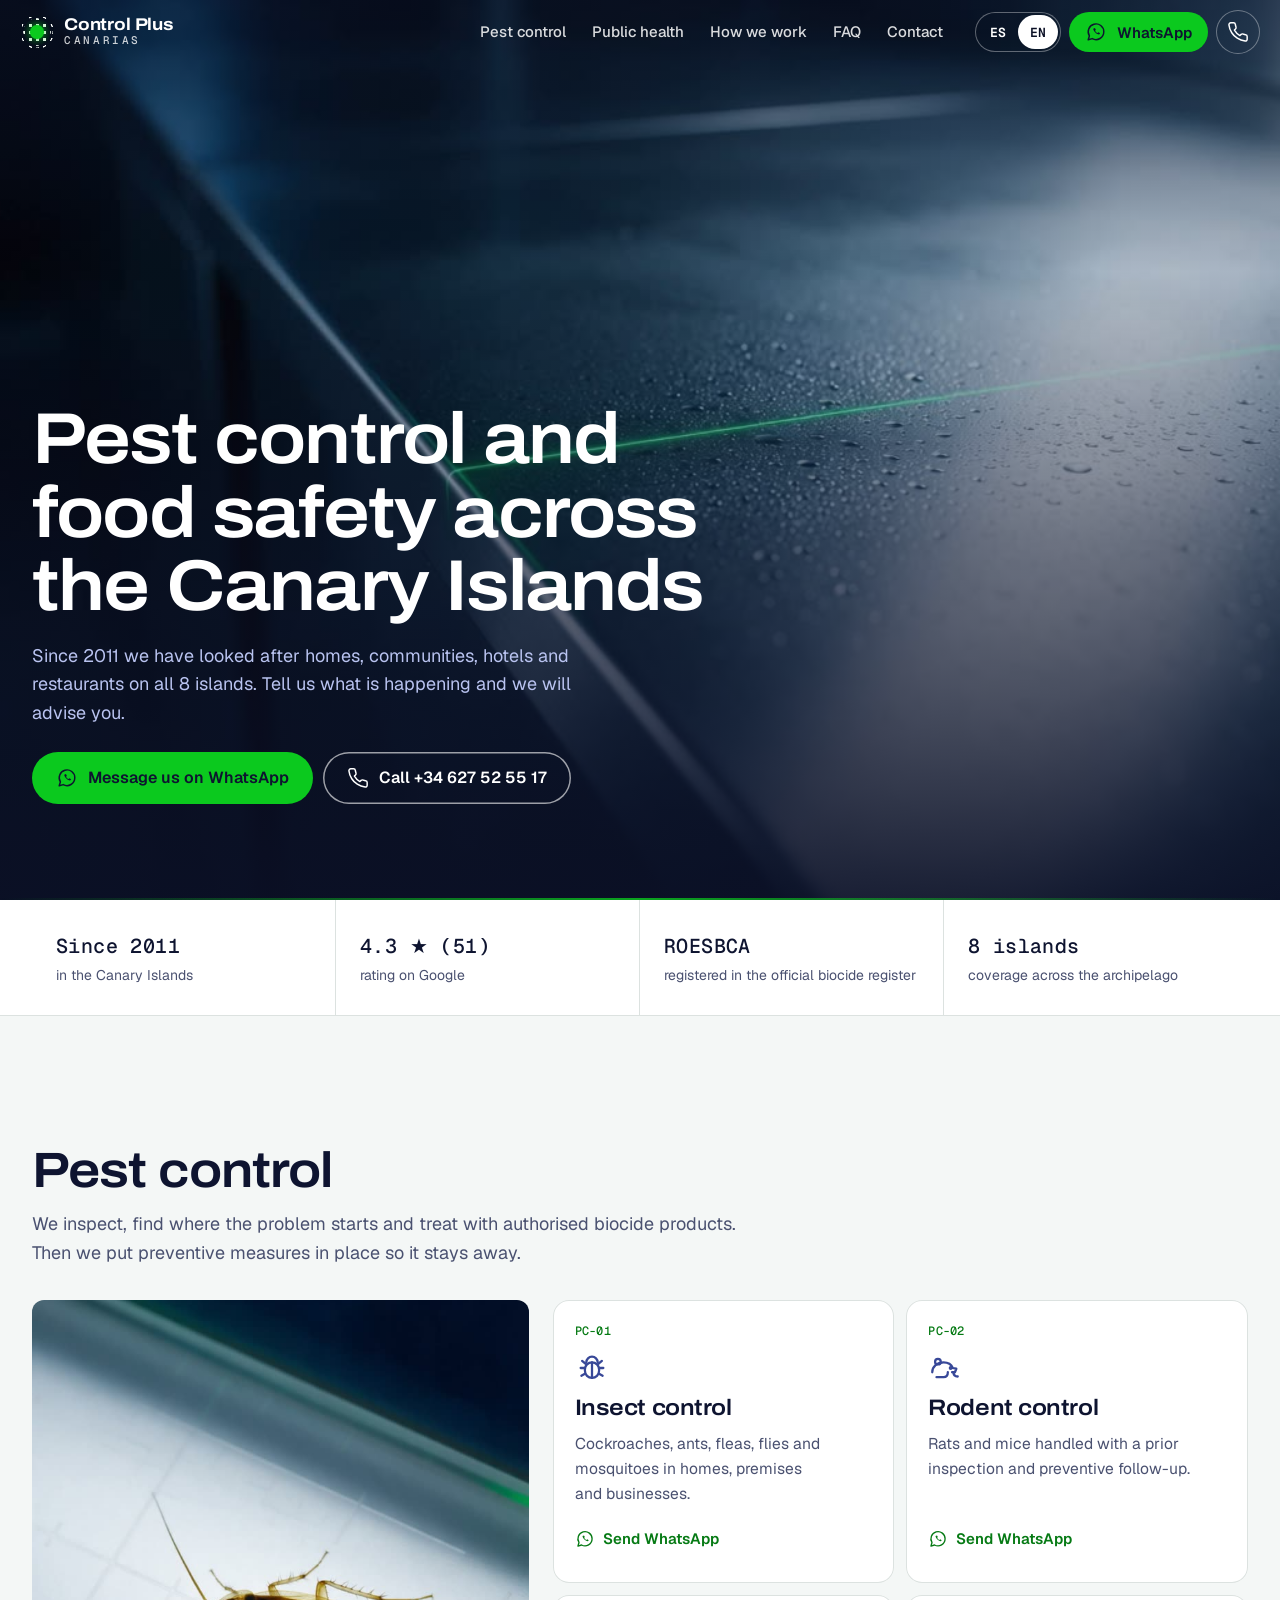
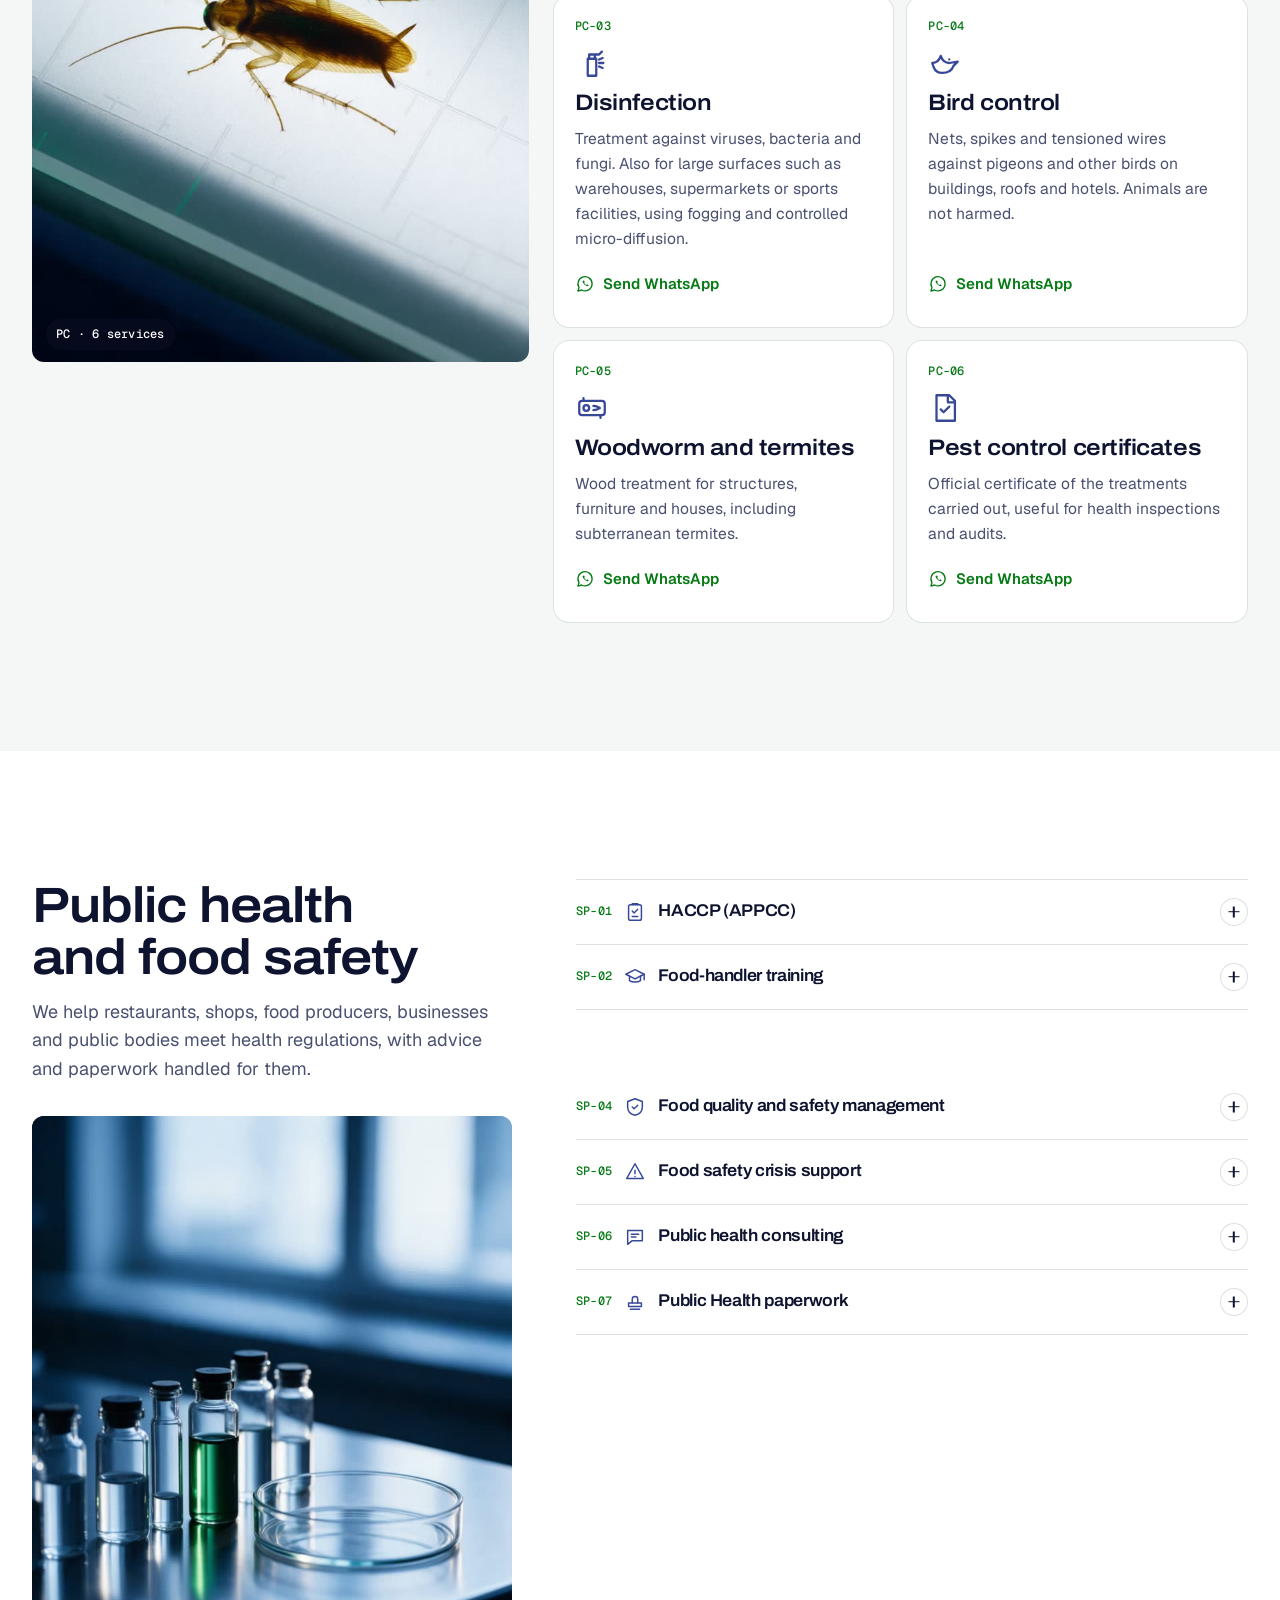
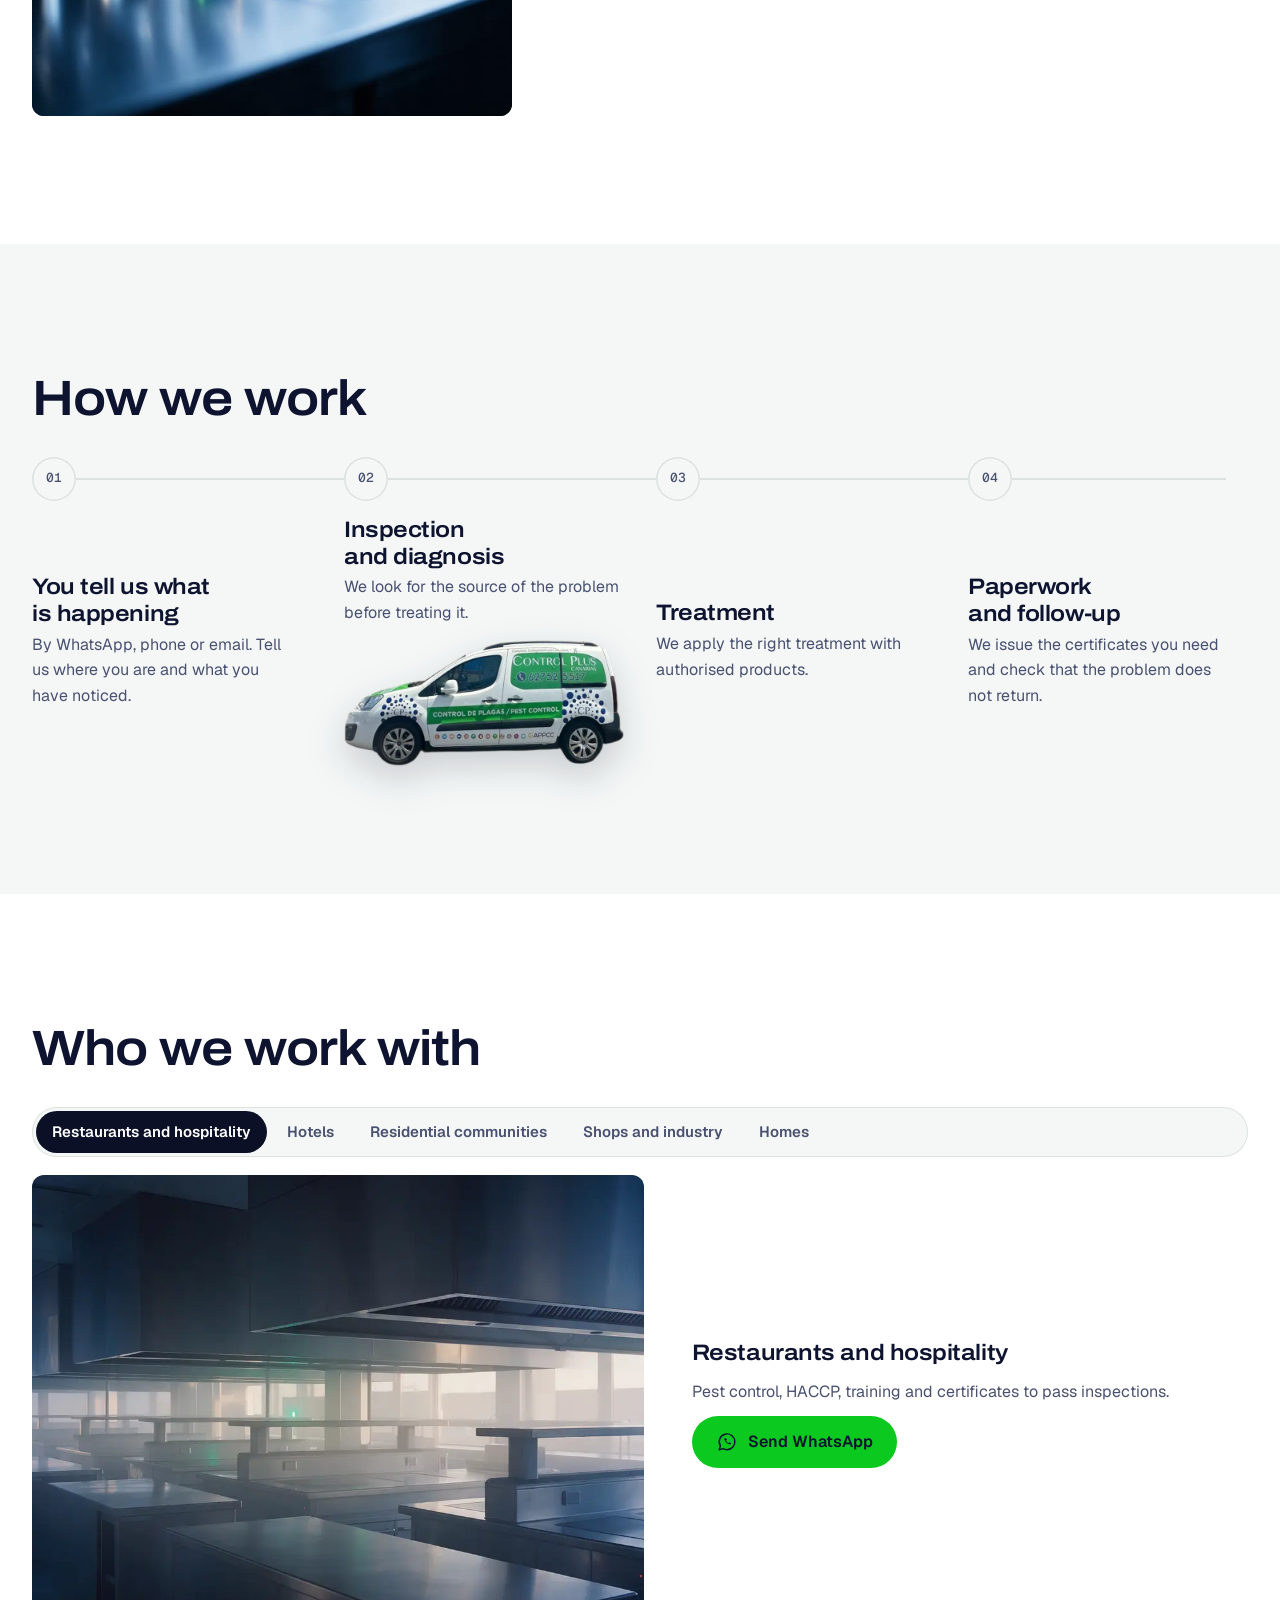
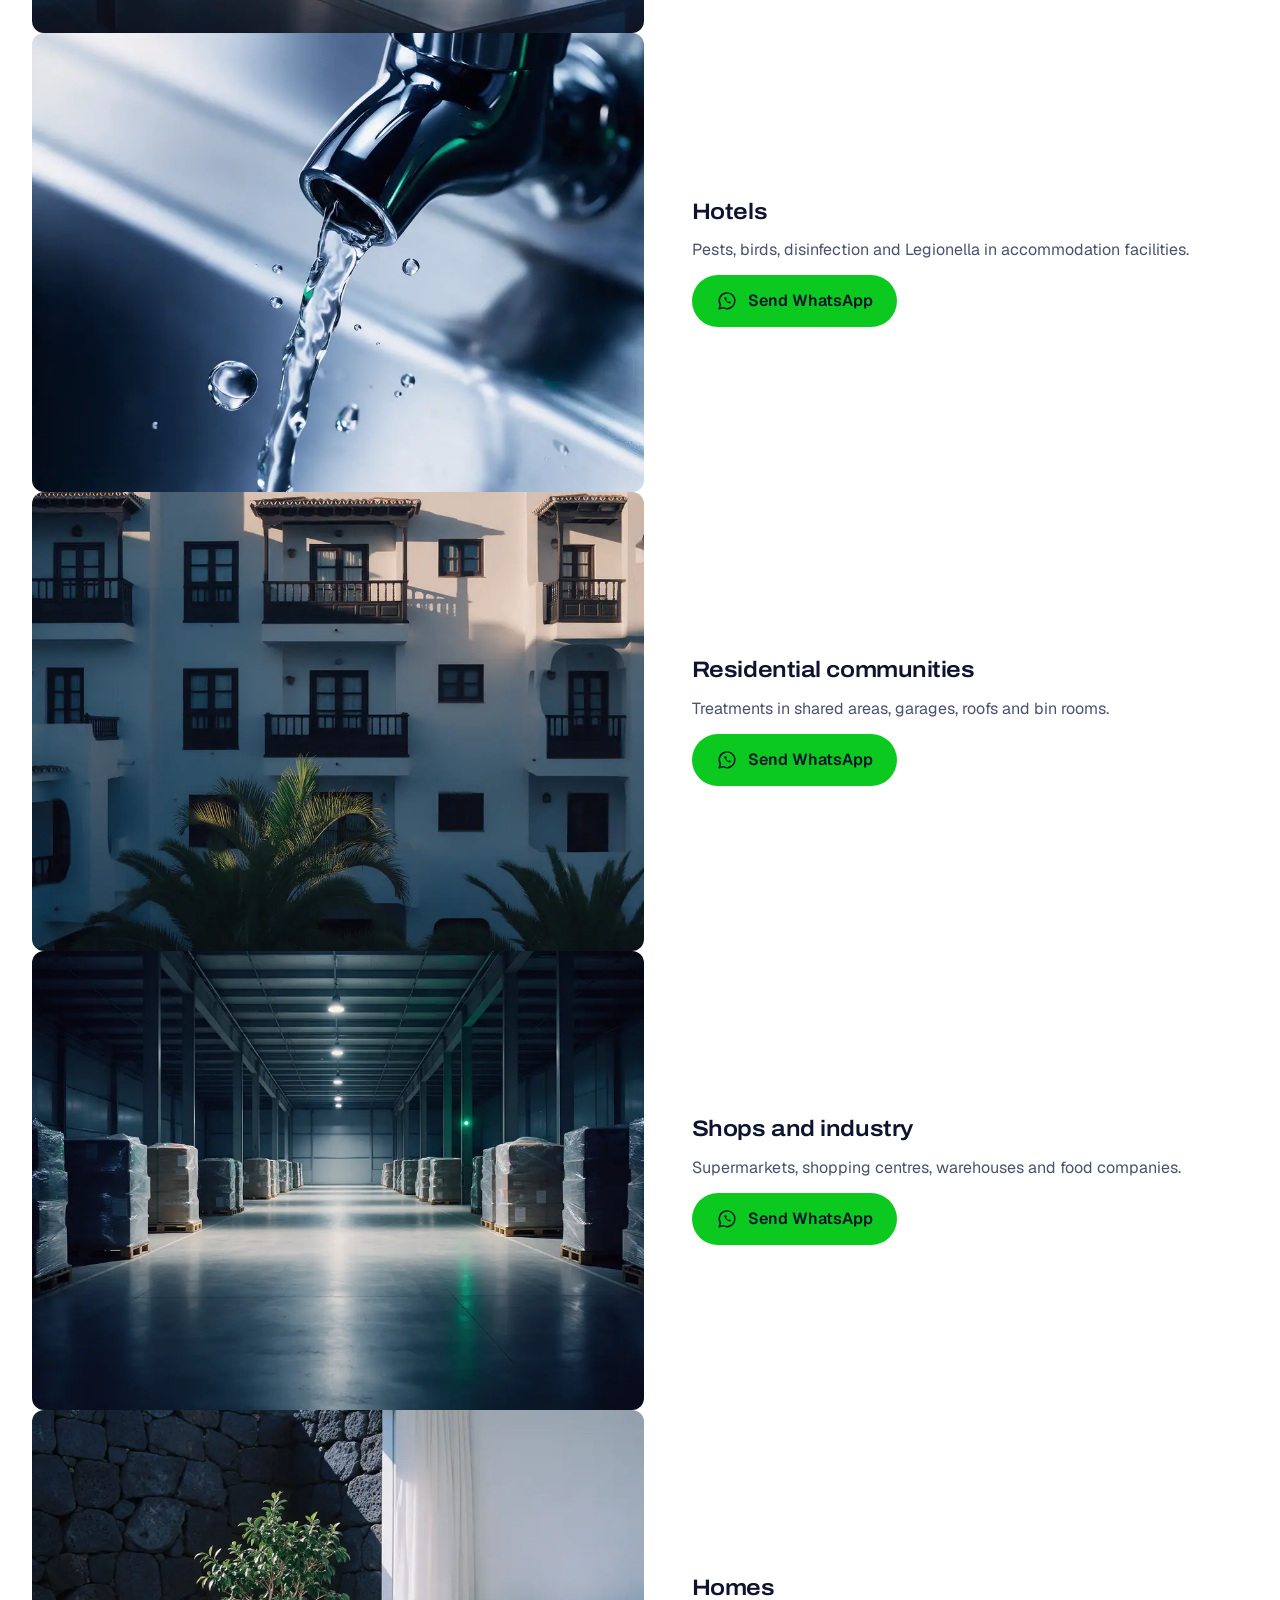
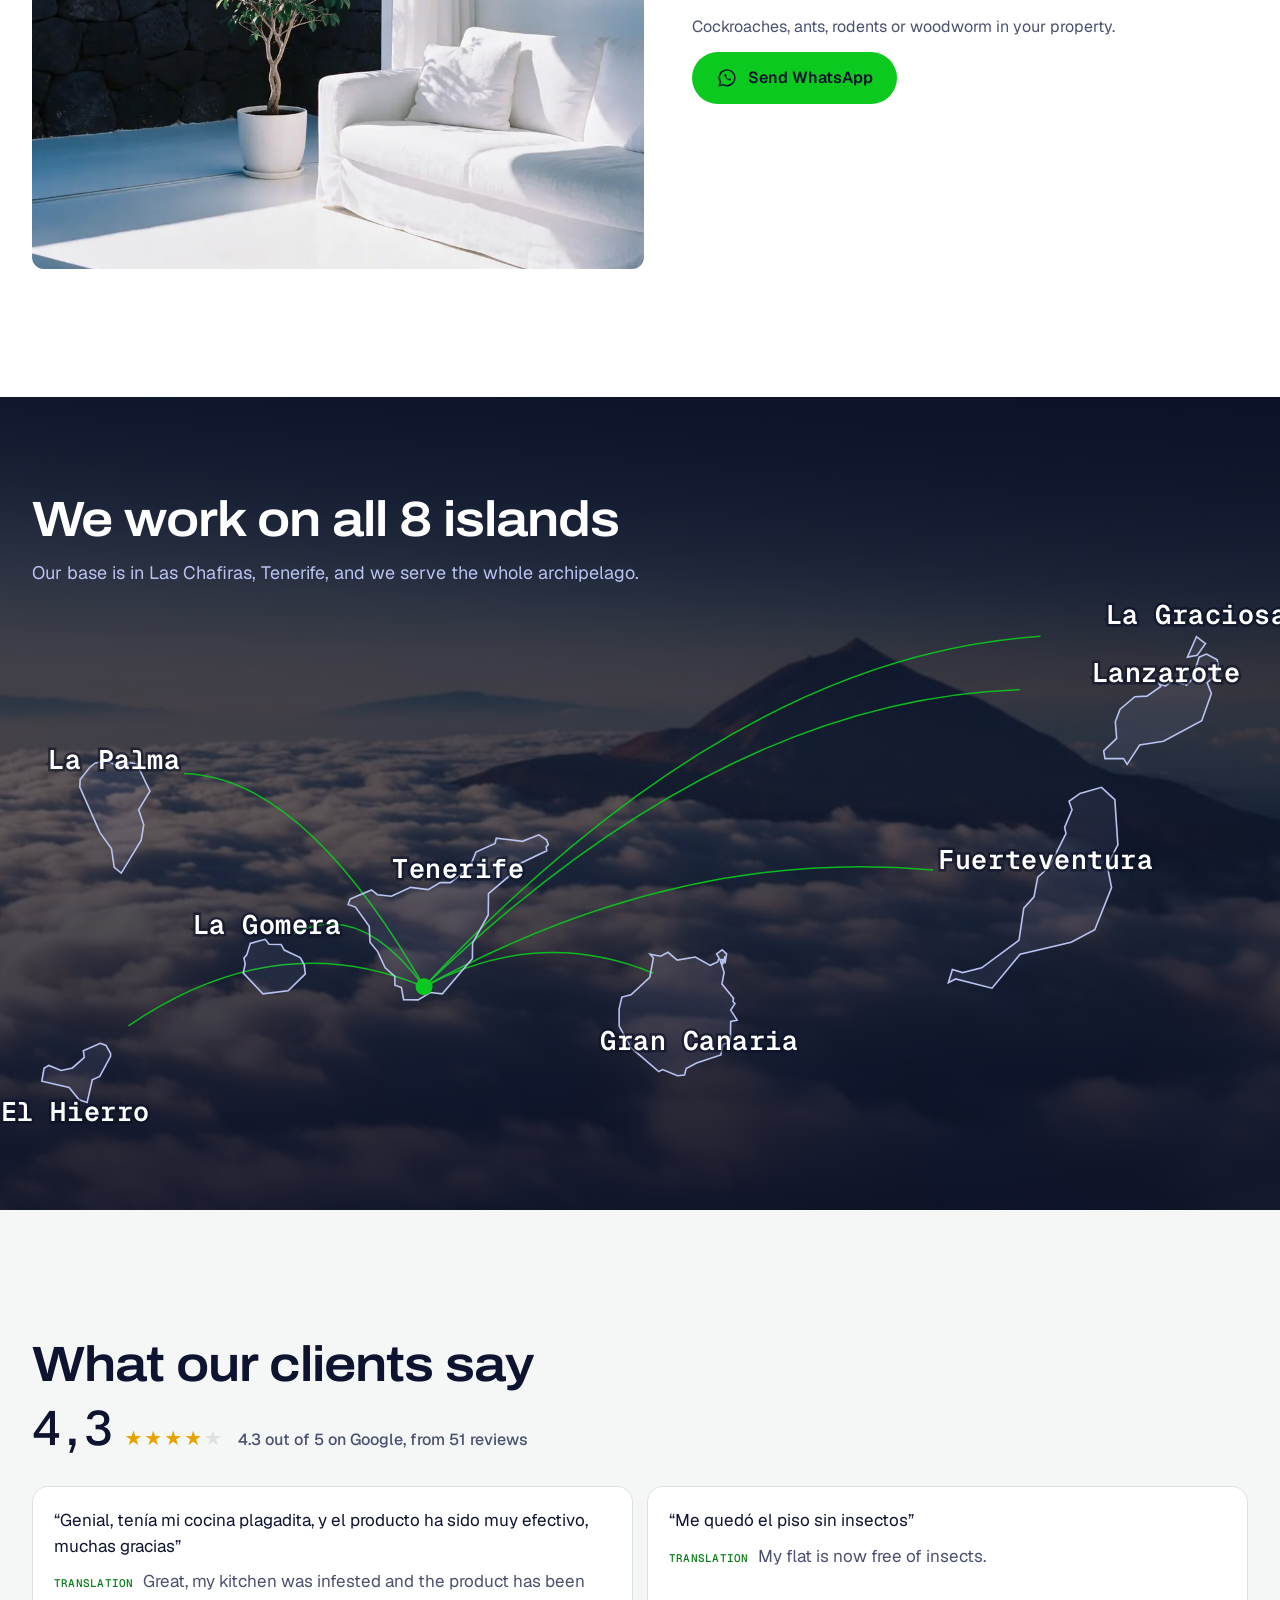
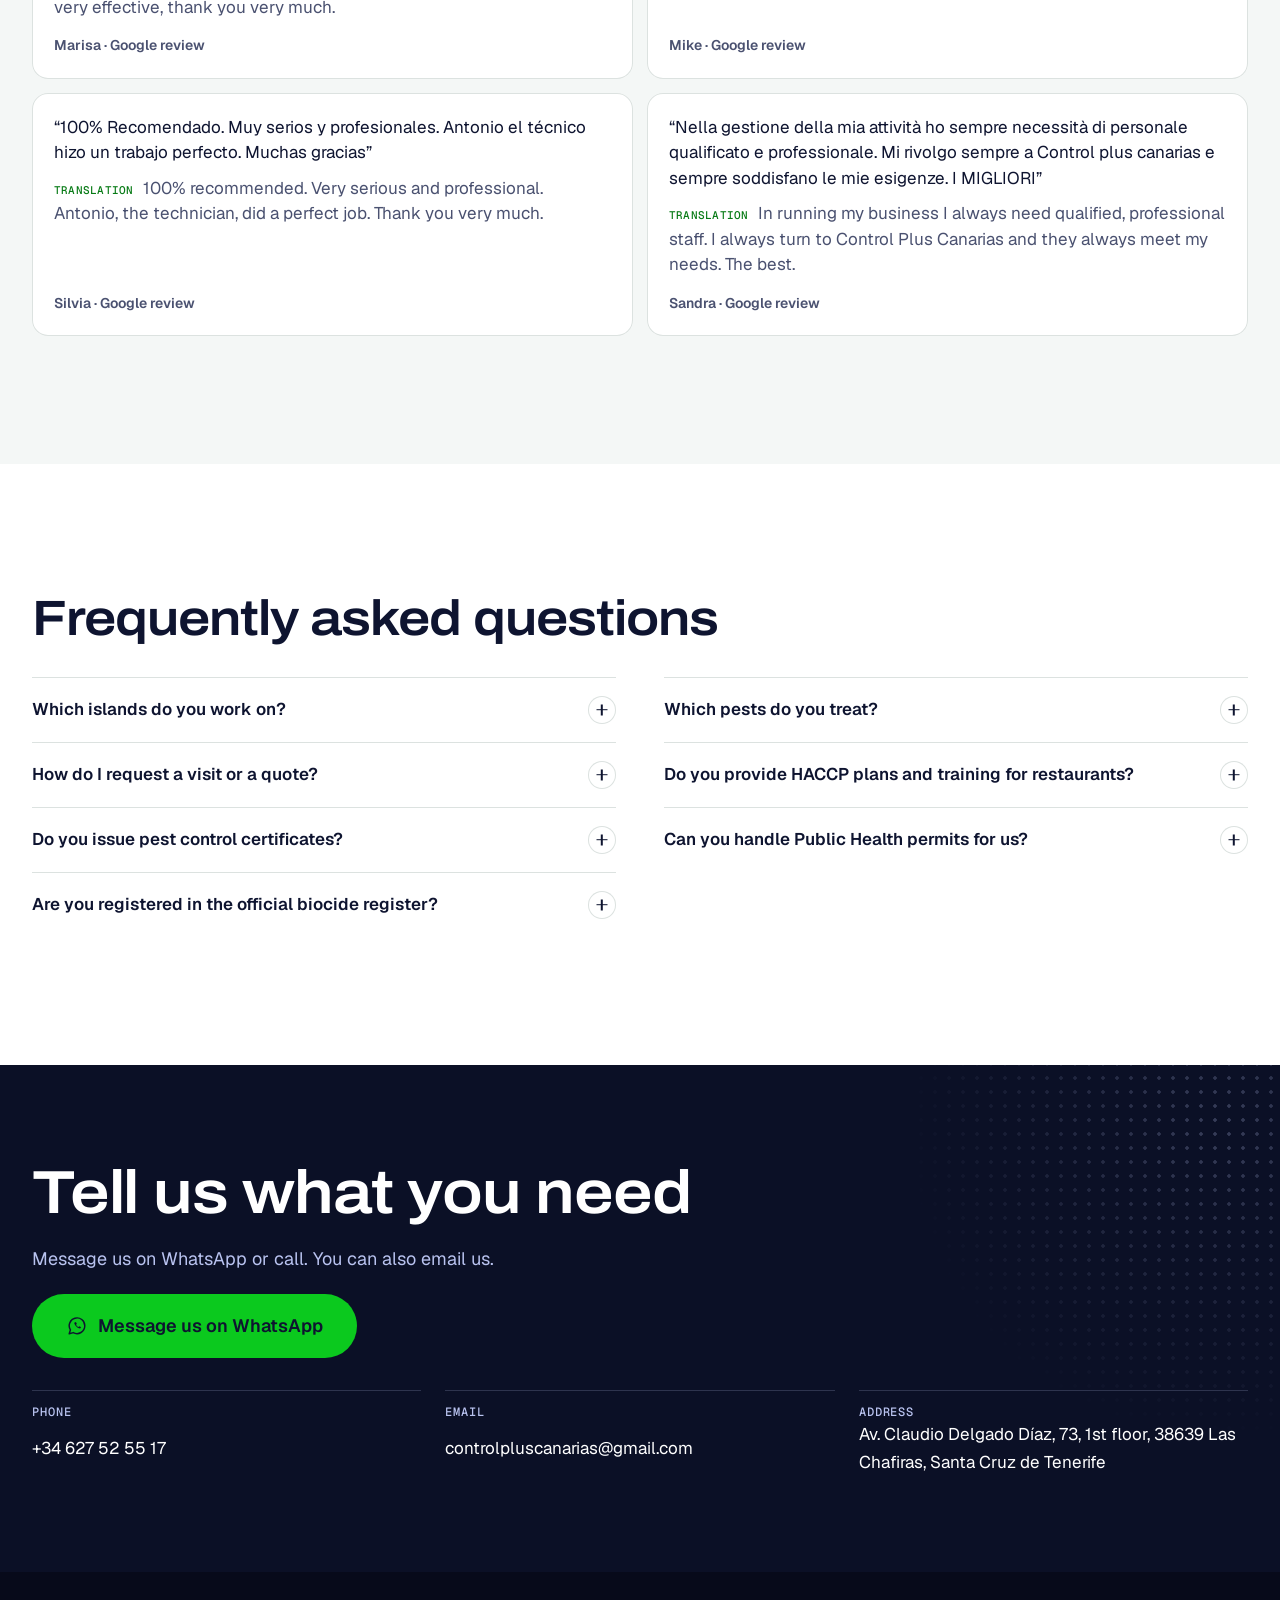
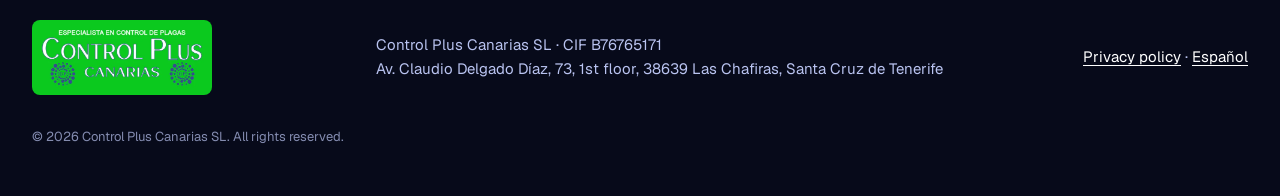
==== en/index.html @ d0cb1d45 "Control Plus Canarias: Señal Verde redesign (ES/EN) One-page site + privacy, generated from content/" ====
<!doctype html>
<html lang="en">
<head>
<meta charset="utf-8">
<meta name="viewport" content="width=device-width, initial-scale=1, viewport-fit=cover">
<title>Pest control and food safety in the Canary Islands | Control Plus Canarias</title>
<meta name="description" content="Pest control, HACCP, food-handler training and Legionella treatment across all 8 islands. Since 2011. Request a visit on WhatsApp or call +34 627 52 55 17.">
<link rel="canonical" href="https://controlplus.comebientf.com/en/">
<link rel="alternate" hreflang="es" href="https://controlplus.comebientf.com/"><link rel="alternate" hreflang="en" href="https://controlplus.comebientf.com/en/"><link rel="alternate" hreflang="x-default" href="https://controlplus.comebientf.com/">
<meta name="theme-color" content="#0B1026">
<meta property="og:type" content="website"><meta property="og:title" content="Pest control and food safety in the Canary Islands | Control Plus Canarias"><meta property="og:description" content="Pest control, HACCP, food-handler training and Legionella treatment across all 8 islands. Since 2011. Request a visit on WhatsApp or call +34 627 52 55 17."><meta property="og:image" content="https://controlplus.comebientf.com/img/hero-desk-1600.webp"><meta property="og:locale" content="en_GB">
<link rel="icon" href="/img/emblem.png" type="image/png"><link rel="apple-touch-icon" href="/img/emblem.png">
<link rel="preload" href="/fonts/archivo.woff2" as="font" type="font/woff2" crossorigin>
<link rel="preload" href="/fonts/geist.woff2" as="font" type="font/woff2" crossorigin>
<link rel="preload" as="image" href="/video/hero-mob.jpg" media="(max-aspect-ratio: 1/1)" fetchpriority="high">
<link rel="preload" as="image" href="/video/hero-desk.jpg" media="(min-aspect-ratio: 1/1)" fetchpriority="high">
<link rel="stylesheet" href="/assets/site.css?v=1">
<script>document.documentElement.classList.add("js")</script>
<script type="application/ld+json">[{"@context":"https://schema.org","@type":"LocalBusiness","@id":"https://controlplus.comebientf.com/#business","name":"Control Plus Canarias","legalName":"Control Plus Canarias SL","url":"https://controlplus.comebientf.com/en/","telephone":"+34627525517","email":"controlpluscanarias@gmail.com","foundingDate":"2011","image":"https://controlplus.comebientf.com/img/hero-desk-1600.webp","address":{"@type":"PostalAddress","streetAddress":"Av. Claudio Delgado Díaz, 73, 1.ª planta","postalCode":"38639","addressLocality":"Las Chafiras, San Miguel de Abona","addressRegion":"Santa Cruz de Tenerife","addressCountry":"ES"},"areaServed":["Tenerife","La Palma","La Gomera","El Hierro","Gran Canaria","Fuerteventura","Lanzarote","La Graciosa"],"aggregateRating":{"@type":"AggregateRating","ratingValue":"4.3","reviewCount":"51","bestRating":"5"}},{"@context":"https://schema.org","@type":"FAQPage","mainEntity":[{"@type":"Question","name":"Which islands do you work on?","acceptedAnswer":{"@type":"Answer","text":"All 8 Canary Islands. Our base is in Las Chafiras, Tenerife."}},{"@type":"Question","name":"How do I request a visit or a quote?","acceptedAnswer":{"@type":"Answer","text":"Message us on WhatsApp or call +34 627 52 55 17. You can also email controlpluscanarias@gmail.com."}},{"@type":"Question","name":"Do you issue pest control certificates?","acceptedAnswer":{"@type":"Answer","text":"Yes. We issue official certificates for the treatments we carry out. Food, hospitality, retail and industrial businesses subject to health inspection usually need them."}},{"@type":"Question","name":"Are you registered in the official biocide register?","acceptedAnswer":{"@type":"Answer","text":"Yes. Control Plus Canarias is registered in the Registro Oficial de Establecimientos y Servicios Biocidas de Canarias (ROESBCA)."}},{"@type":"Question","name":"Which pests do you treat?","acceptedAnswer":{"@type":"Answer","text":"Rats, mice, cockroaches, ants, fleas, flies and mosquitoes. Also pigeons and other birds, and woodworm and termites in wood."}},{"@type":"Question","name":"Do you provide HACCP plans and training for restaurants?","acceptedAnswer":{"@type":"Answer","text":"Yes. We write tailored HACCP plans and run food-handler training for hospitality, shops and food industry."}},{"@type":"Question","name":"Can you handle Public Health permits for us?","acceptedAnswer":{"@type":"Answer","text":"Yes. We manage registrations, health authorisations and prior notifications with the Dirección General de Salud Pública."}}]}]</script>
</head>
<body>
<a class="skip" href="#main">Skip to content</a>
<header class="hdr" id="hdr">
  <div class="hdr__in">
    <a class="brand" href="/en/" aria-label="Control Plus Canarias"><span class="emblem" aria-hidden="true"></span><span class="brand__name">Control Plus<small>Canarias</small></span></a>
    <nav class="hdr__nav" aria-label="Main"><a href="#plagas">Pest control</a><a href="#salud">Public health</a><a href="#proceso">How we work</a><a href="#faq">FAQ</a><a href="#contacto">Contact</a></nav>
    <div class="hdr__act">
      <div class="lang" role="group" aria-label="Language"><a href="/"  hreflang="es" lang="es">ES</a><a href="/en/" aria-current="true" hreflang="en" lang="en">EN</a></div>
      <a class="btn btn--wa btn--sm hide-m" href="https://wa.me/34627525517?text=Hello%2C%20I%20am%20writing%20from%20your%20website.%20I%20would%20like%20information%20about%3A%20Control%20Plus%20Canarias" target="_blank" rel="noopener"><svg class="ic" viewBox="0 0 24 24" aria-hidden="true"><path d="M20.5 11.8a8.5 8.5 0 0 1-12.6 7.4L3.5 20.5l1.3-4.3a8.5 8.5 0 1 1 15.7-4.4z"/><path d="M9 8.5c.2 2.6 3.2 5.8 6.4 6.3l1.1-1.4-1.9-1-.9.8c-1-.4-2.2-1.6-2.7-2.7l.8-.9-1-1.9z" fill="currentColor" stroke="none"/></svg><span>WhatsApp</span></a>
      <a class="iconbtn" href="tel:+34627525517" aria-label="Call +34 627 52 55 17"><svg class="ic" viewBox="0 0 24 24" aria-hidden="true"><path d="M22 16.9v3a2 2 0 0 1-2.2 2 19.8 19.8 0 0 1-8.6-3.1 19.5 19.5 0 0 1-6-6A19.8 19.8 0 0 1 2.1 4.2 2 2 0 0 1 4.1 2h3a2 2 0 0 1 2 1.7c.1 1 .4 1.9.7 2.8a2 2 0 0 1-.5 2.1L8.1 9.9a16 16 0 0 0 6 6l1.3-1.3a2 2 0 0 1 2.1-.4c.9.3 1.8.6 2.8.7a2 2 0 0 1 1.7 2z"/></svg></a>
    </div>
  </div>
</header>

<main id="main">
<section class="hero" id="top" aria-labelledby="h1">
  <div class="hero__media">
    <picture><source media="(max-aspect-ratio: 1/1)" srcset="/video/hero-mob.jpg"><img class="hero__poster" src="/video/hero-desk.jpg" alt="" fetchpriority="high"></picture>
    <video class="hero__video" muted playsinline loop preload="none" data-src-m="/video/hero-mob.mp4" data-src-d="/video/hero-desk.mp4" aria-hidden="true"></video>
  </div>
  <i class="scan" aria-hidden="true"></i>
  <div class="wrap hero__body">
    <h1 id="h1" class="hero__title">Pest control and food safety across the Canary Islands</h1>
    <p class="hero__sub">Since 2011 we have looked after homes, communities, hotels and restaurants on all 8 islands. Tell us what is happening and we will advise you.</p>
    <div class="hero__ctas" id="heroCtas">
      <a class="btn btn--wa" href="https://wa.me/34627525517?text=Hello%2C%20I%20am%20writing%20from%20your%20website.%20I%20would%20like%20information%20about%3A%20Control%20Plus%20Canarias" target="_blank" rel="noopener"><svg class="ic" viewBox="0 0 24 24" aria-hidden="true"><path d="M20.5 11.8a8.5 8.5 0 0 1-12.6 7.4L3.5 20.5l1.3-4.3a8.5 8.5 0 1 1 15.7-4.4z"/><path d="M9 8.5c.2 2.6 3.2 5.8 6.4 6.3l1.1-1.4-1.9-1-.9.8c-1-.4-2.2-1.6-2.7-2.7l.8-.9-1-1.9z" fill="currentColor" stroke="none"/></svg><span>Message us on WhatsApp</span></a>
      <a class="btn btn--ghost" href="tel:+34627525517"><svg class="ic" viewBox="0 0 24 24" aria-hidden="true"><path d="M22 16.9v3a2 2 0 0 1-2.2 2 19.8 19.8 0 0 1-8.6-3.1 19.5 19.5 0 0 1-6-6A19.8 19.8 0 0 1 2.1 4.2 2 2 0 0 1 4.1 2h3a2 2 0 0 1 2 1.7c.1 1 .4 1.9.7 2.8a2 2 0 0 1-.5 2.1L8.1 9.9a16 16 0 0 0 6 6l1.3-1.3a2 2 0 0 1 2.1-.4c.9.3 1.8.6 2.8.7a2 2 0 0 1 1.7 2z"/></svg><span>Call +34 627 52 55 17</span></a>
    </div>
  </div>
</section>

<section class="trust" aria-label="Control Plus Canarias">
  <ul class="wrap trust__grid"><li><strong class="mono" data-count="2011">Since 2011</strong><span>in the Canary Islands</span></li><li><strong class="mono" data-count="">4.3 ★ (51)</strong><span>rating on Google</span></li><li><strong class="mono" data-count="">ROESBCA</strong><span>registered in the official biocide register</span></li><li><strong class="mono" data-count="8">8 islands</strong><span>coverage across the archipelago</span></li></ul>
</section>

<section class="sec" id="plagas" aria-labelledby="t-pests">
  <div class="wrap sec__head reveal"><h2 id="t-pests">Pest control</h2><p class="lead">We inspect, find where the problem starts and treat with authorised biocide products. Then we put preventive measures in place so it stays away.</p></div>
  <div class="pests">
    <figure class="pests__media reveal"><video class="" muted playsinline loop preload="none" poster="/video/pest.jpg" data-src="/video/pest.mp4" aria-hidden="true"></video><figcaption class="mono">PC · 6 services</figcaption></figure>
    <ul class="cards" role="list">
      <li class="card reveal" style="--i:0"><span class="mono code">PC-01</span><svg class="ic" viewBox="0 0 24 24" aria-hidden="true"><path d="M8 8a4 4 0 0 1 8 0"/><rect x="7" y="8" width="10" height="11" rx="5"/><path d="M12 8v11M4 12h3M17 12h3M4.5 17.5 7 16M19.5 17.5 17 16M5 7l2.5 2M19 7l-2.5 2"/></svg><h3>Insect control</h3><p>Cockroaches, ants, fleas, flies and mosquitoes in homes, premises and businesses.</p>
        <a class="card__cta" href="https://wa.me/34627525517?text=Hello%2C%20I%20am%20writing%20from%20your%20website.%20I%20would%20like%20information%20about%3A%20Insect%20control" target="_blank" rel="noopener"><svg class="ic" viewBox="0 0 24 24" aria-hidden="true"><path d="M20.5 11.8a8.5 8.5 0 0 1-12.6 7.4L3.5 20.5l1.3-4.3a8.5 8.5 0 1 1 15.7-4.4z"/><path d="M9 8.5c.2 2.6 3.2 5.8 6.4 6.3l1.1-1.4-1.9-1-.9.8c-1-.4-2.2-1.6-2.7-2.7l.8-.9-1-1.9z" fill="currentColor" stroke="none"/></svg><span>Send WhatsApp</span></a></li>
      <li class="card reveal" style="--i:1"><span class="mono code">PC-02</span><svg class="ic" viewBox="0 0 24 24" aria-hidden="true"><path d="M3 15c0-4 3.5-7 8-7 3 0 5.5 1.5 6.5 4l2.5.5-1 2.5H17"/><circle cx="7" cy="7.5" r="2"/><path d="M14 15c0 2-1 3.5-3 3.5H6M21 18c-2 0-3-1-3-3"/><circle cx="16" cy="12" r=".6" fill="currentColor"/></svg><h3>Rodent control</h3><p>Rats and mice handled with a prior inspection and preventive follow-up.</p>
        <a class="card__cta" href="https://wa.me/34627525517?text=Hello%2C%20I%20am%20writing%20from%20your%20website.%20I%20would%20like%20information%20about%3A%20Rodent%20control" target="_blank" rel="noopener"><svg class="ic" viewBox="0 0 24 24" aria-hidden="true"><path d="M20.5 11.8a8.5 8.5 0 0 1-12.6 7.4L3.5 20.5l1.3-4.3a8.5 8.5 0 1 1 15.7-4.4z"/><path d="M9 8.5c.2 2.6 3.2 5.8 6.4 6.3l1.1-1.4-1.9-1-.9.8c-1-.4-2.2-1.6-2.7-2.7l.8-.9-1-1.9z" fill="currentColor" stroke="none"/></svg><span>Send WhatsApp</span></a></li>
      <li class="card reveal" style="--i:2"><span class="mono code">PC-03</span><svg class="ic" viewBox="0 0 24 24" aria-hidden="true"><path d="M9 9h6v12H9zM10 9V6h4v3M14 6h3l2-2M17 9.5l2.5-1M17 12h3M17 14.5l2.5 1"/></svg><h3>Disinfection</h3><p>Treatment against viruses, bacteria and fungi. Also for large surfaces such as warehouses, supermarkets or sports facilities, using fogging and controlled micro-diffusion.</p>
        <a class="card__cta" href="https://wa.me/34627525517?text=Hello%2C%20I%20am%20writing%20from%20your%20website.%20I%20would%20like%20information%20about%3A%20Disinfection" target="_blank" rel="noopener"><svg class="ic" viewBox="0 0 24 24" aria-hidden="true"><path d="M20.5 11.8a8.5 8.5 0 0 1-12.6 7.4L3.5 20.5l1.3-4.3a8.5 8.5 0 1 1 15.7-4.4z"/><path d="M9 8.5c.2 2.6 3.2 5.8 6.4 6.3l1.1-1.4-1.9-1-.9.8c-1-.4-2.2-1.6-2.7-2.7l.8-.9-1-1.9z" fill="currentColor" stroke="none"/></svg><span>Send WhatsApp</span></a></li>
      <li class="card reveal" style="--i:3"><span class="mono code">PC-04</span><svg class="ic" viewBox="0 0 24 24" aria-hidden="true"><path d="M3 12c3 0 5-2 6-5 1 3 3 5 6 5l6-1-3 3c-1 3-4 5-8 5-3 0-5-1.5-6-4z"/><path d="M15 9.5h.01"/></svg><h3>Bird control</h3><p>Nets, spikes and tensioned wires against pigeons and other birds on buildings, roofs and hotels. Animals are not harmed.</p>
        <a class="card__cta" href="https://wa.me/34627525517?text=Hello%2C%20I%20am%20writing%20from%20your%20website.%20I%20would%20like%20information%20about%3A%20Bird%20control" target="_blank" rel="noopener"><svg class="ic" viewBox="0 0 24 24" aria-hidden="true"><path d="M20.5 11.8a8.5 8.5 0 0 1-12.6 7.4L3.5 20.5l1.3-4.3a8.5 8.5 0 1 1 15.7-4.4z"/><path d="M9 8.5c.2 2.6 3.2 5.8 6.4 6.3l1.1-1.4-1.9-1-.9.8c-1-.4-2.2-1.6-2.7-2.7l.8-.9-1-1.9z" fill="currentColor" stroke="none"/></svg><span>Send WhatsApp</span></a></li>
      <li class="card reveal" style="--i:4"><span class="mono code">PC-05</span><svg class="ic" viewBox="0 0 24 24" aria-hidden="true"><rect x="3" y="7" width="18" height="10" rx="2"/><circle cx="8" cy="12" r="2"/><path d="M13 10.5c1.5 0 3 .5 4.5 1.5M13 13.5c1.5 0 3-.5 4.5-1.5M6 7V5M18 19v-2"/></svg><h3>Woodworm and termites</h3><p>Wood treatment for structures, furniture and houses, including subterranean termites.</p>
        <a class="card__cta" href="https://wa.me/34627525517?text=Hello%2C%20I%20am%20writing%20from%20your%20website.%20I%20would%20like%20information%20about%3A%20Woodworm%20and%20termites" target="_blank" rel="noopener"><svg class="ic" viewBox="0 0 24 24" aria-hidden="true"><path d="M20.5 11.8a8.5 8.5 0 0 1-12.6 7.4L3.5 20.5l1.3-4.3a8.5 8.5 0 1 1 15.7-4.4z"/><path d="M9 8.5c.2 2.6 3.2 5.8 6.4 6.3l1.1-1.4-1.9-1-.9.8c-1-.4-2.2-1.6-2.7-2.7l.8-.9-1-1.9z" fill="currentColor" stroke="none"/></svg><span>Send WhatsApp</span></a></li>
      <li class="card reveal" style="--i:5"><span class="mono code">PC-06</span><svg class="ic" viewBox="0 0 24 24" aria-hidden="true"><path d="M6 3h9l4 4v14H6z"/><path d="M14 3v5h5M9 13l2 2 4-4"/></svg><h3>Pest control certificates</h3><p>Official certificate of the treatments carried out, useful for health inspections and audits.</p>
        <a class="card__cta" href="https://wa.me/34627525517?text=Hello%2C%20I%20am%20writing%20from%20your%20website.%20I%20would%20like%20information%20about%3A%20Pest%20control%20certificates" target="_blank" rel="noopener"><svg class="ic" viewBox="0 0 24 24" aria-hidden="true"><path d="M20.5 11.8a8.5 8.5 0 0 1-12.6 7.4L3.5 20.5l1.3-4.3a8.5 8.5 0 1 1 15.7-4.4z"/><path d="M9 8.5c.2 2.6 3.2 5.8 6.4 6.3l1.1-1.4-1.9-1-.9.8c-1-.4-2.2-1.6-2.7-2.7l.8-.9-1-1.9z" fill="currentColor" stroke="none"/></svg><span>Send WhatsApp</span></a></li>
    </ul>
  </div>
</section>

<section class="sec sec--alt" id="salud" aria-labelledby="t-health">
  <div class="wrap health">
    <div class="health__side">
      <div class="sec__head reveal"><h2 id="t-health">Public health and food safety</h2><p class="lead">We help restaurants, shops, food producers, businesses and public bodies meet health regulations, with advice and paperwork handled for them.</p></div>
      <figure class="health__media"><video class="health__lab" muted playsinline loop preload="none" poster="/video/lab.jpg" data-src="/video/lab.mp4" aria-hidden="true"></video><img class="health__water" src="/img/water-960.webp" srcset="/img/water-480.webp 480w, /img/water-960.webp 960w, /img/water-1600.webp 1600w" sizes="(min-width:1024px) 40vw, 92vw" alt="" loading="lazy" decoding="async"></figure>
    </div>
    <div class="acc" role="list">
      <details class="acc__item reveal" style="--i:0" role="listitem" ><summary><span class="mono code">SP-01</span><svg class="ic" viewBox="0 0 24 24" aria-hidden="true"><rect x="5" y="4" width="14" height="17" rx="2"/><path d="M9 4V3h6v1M9 11l2 2 4-4M9 17h6"/></svg><h3>HACCP (APPCC)</h3><i class="acc__plus" aria-hidden="true"></i></summary>
        <div class="acc__body"><p>Hazard analysis and critical control point plans tailored to your activity.</p><a class="card__cta" href="https://wa.me/34627525517?text=Hello%2C%20I%20am%20writing%20from%20your%20website.%20I%20would%20like%20information%20about%3A%20HACCP%20(APPCC)" target="_blank" rel="noopener"><svg class="ic" viewBox="0 0 24 24" aria-hidden="true"><path d="M20.5 11.8a8.5 8.5 0 0 1-12.6 7.4L3.5 20.5l1.3-4.3a8.5 8.5 0 1 1 15.7-4.4z"/><path d="M9 8.5c.2 2.6 3.2 5.8 6.4 6.3l1.1-1.4-1.9-1-.9.8c-1-.4-2.2-1.6-2.7-2.7l.8-.9-1-1.9z" fill="currentColor" stroke="none"/></svg><span>Send WhatsApp</span></a></div></details>
      <details class="acc__item reveal" style="--i:1" role="listitem" ><summary><span class="mono code">SP-02</span><svg class="ic" viewBox="0 0 24 24" aria-hidden="true"><path d="M2 9l10-5 10 5-10 5z"/><path d="M6 11v5c3 2 9 2 12 0v-5M22 9v6"/></svg><h3>Food-handler training</h3><i class="acc__plus" aria-hidden="true"></i></summary>
        <div class="acc__body"><p>Personal hygiene, cross-contamination, temperatures and storage for hospitality and retail teams.</p><a class="card__cta" href="https://wa.me/34627525517?text=Hello%2C%20I%20am%20writing%20from%20your%20website.%20I%20would%20like%20information%20about%3A%20Food-handler%20training" target="_blank" rel="noopener"><svg class="ic" viewBox="0 0 24 24" aria-hidden="true"><path d="M20.5 11.8a8.5 8.5 0 0 1-12.6 7.4L3.5 20.5l1.3-4.3a8.5 8.5 0 1 1 15.7-4.4z"/><path d="M9 8.5c.2 2.6 3.2 5.8 6.4 6.3l1.1-1.4-1.9-1-.9.8c-1-.4-2.2-1.6-2.7-2.7l.8-.9-1-1.9z" fill="currentColor" stroke="none"/></svg><span>Send WhatsApp</span></a></div></details>
      <details class="acc__item reveal" style="--i:2" role="listitem" data-water><summary><span class="mono code">SP-03</span><svg class="ic" viewBox="0 0 24 24" aria-hidden="true"><path d="M12 3s7 7.5 7 12a7 7 0 0 1-14 0c0-4.5 7-12 7-12z"/><path d="M9 15a3 3 0 0 0 3 3"/></svg><h3>Legionella treatment</h3><i class="acc__plus" aria-hidden="true"></i></summary>
        <div class="acc__body"><p>Control and prevention in domestic water systems, cooling towers and spas, with disinfection and water analysis.</p><a class="card__cta" href="https://wa.me/34627525517?text=Hello%2C%20I%20am%20writing%20from%20your%20website.%20I%20would%20like%20information%20about%3A%20Legionella%20treatment" target="_blank" rel="noopener"><svg class="ic" viewBox="0 0 24 24" aria-hidden="true"><path d="M20.5 11.8a8.5 8.5 0 0 1-12.6 7.4L3.5 20.5l1.3-4.3a8.5 8.5 0 1 1 15.7-4.4z"/><path d="M9 8.5c.2 2.6 3.2 5.8 6.4 6.3l1.1-1.4-1.9-1-.9.8c-1-.4-2.2-1.6-2.7-2.7l.8-.9-1-1.9z" fill="currentColor" stroke="none"/></svg><span>Send WhatsApp</span></a></div></details>
      <details class="acc__item reveal" style="--i:3" role="listitem" ><summary><span class="mono code">SP-04</span><svg class="ic" viewBox="0 0 24 24" aria-hidden="true"><path d="M12 3l8 3v6c0 5-3.5 8-8 9-4.5-1-8-4-8-9V6z"/><path d="M9 12l2 2 4-4"/></svg><h3>Food quality and safety management</h3><i class="acc__plus" aria-hidden="true"></i></summary>
        <div class="acc__body"><p>Process control, traceability and risk management for food businesses.</p><a class="card__cta" href="https://wa.me/34627525517?text=Hello%2C%20I%20am%20writing%20from%20your%20website.%20I%20would%20like%20information%20about%3A%20Food%20quality%20and%20safety%20management" target="_blank" rel="noopener"><svg class="ic" viewBox="0 0 24 24" aria-hidden="true"><path d="M20.5 11.8a8.5 8.5 0 0 1-12.6 7.4L3.5 20.5l1.3-4.3a8.5 8.5 0 1 1 15.7-4.4z"/><path d="M9 8.5c.2 2.6 3.2 5.8 6.4 6.3l1.1-1.4-1.9-1-.9.8c-1-.4-2.2-1.6-2.7-2.7l.8-.9-1-1.9z" fill="currentColor" stroke="none"/></svg><span>Send WhatsApp</span></a></div></details>
      <details class="acc__item reveal" style="--i:4" role="listitem" ><summary><span class="mono code">SP-05</span><svg class="ic" viewBox="0 0 24 24" aria-hidden="true"><path d="M12 3l9 16H3z"/><path d="M12 10v4M12 17h.01"/></svg><h3>Food safety crisis support</h3><i class="acc__plus" aria-hidden="true"></i></summary>
        <div class="acc__body"><p>Technical support when an alert or incident affects food safety.</p><a class="card__cta" href="https://wa.me/34627525517?text=Hello%2C%20I%20am%20writing%20from%20your%20website.%20I%20would%20like%20information%20about%3A%20Food%20safety%20crisis%20support" target="_blank" rel="noopener"><svg class="ic" viewBox="0 0 24 24" aria-hidden="true"><path d="M20.5 11.8a8.5 8.5 0 0 1-12.6 7.4L3.5 20.5l1.3-4.3a8.5 8.5 0 1 1 15.7-4.4z"/><path d="M9 8.5c.2 2.6 3.2 5.8 6.4 6.3l1.1-1.4-1.9-1-.9.8c-1-.4-2.2-1.6-2.7-2.7l.8-.9-1-1.9z" fill="currentColor" stroke="none"/></svg><span>Send WhatsApp</span></a></div></details>
      <details class="acc__item reveal" style="--i:5" role="listitem" ><summary><span class="mono code">SP-06</span><svg class="ic" viewBox="0 0 24 24" aria-hidden="true"><path d="M4 5h16v11H9l-5 4z"/><path d="M8 9h8M8 12h5"/></svg><h3>Public health consulting</h3><i class="acc__plus" aria-hidden="true"></i></summary>
        <div class="acc__body"><p>Risk assessment, preventive measures and ongoing control of hygiene and health processes.</p><a class="card__cta" href="https://wa.me/34627525517?text=Hello%2C%20I%20am%20writing%20from%20your%20website.%20I%20would%20like%20information%20about%3A%20Public%20health%20consulting" target="_blank" rel="noopener"><svg class="ic" viewBox="0 0 24 24" aria-hidden="true"><path d="M20.5 11.8a8.5 8.5 0 0 1-12.6 7.4L3.5 20.5l1.3-4.3a8.5 8.5 0 1 1 15.7-4.4z"/><path d="M9 8.5c.2 2.6 3.2 5.8 6.4 6.3l1.1-1.4-1.9-1-.9.8c-1-.4-2.2-1.6-2.7-2.7l.8-.9-1-1.9z" fill="currentColor" stroke="none"/></svg><span>Send WhatsApp</span></a></div></details>
      <details class="acc__item reveal" style="--i:6" role="listitem" ><summary><span class="mono code">SP-07</span><svg class="ic" viewBox="0 0 24 24" aria-hidden="true"><path d="M9 13V9a3 3 0 1 1 6 0v4"/><path d="M5 13h14v4H5zM7 20h10"/></svg><h3>Public Health paperwork</h3><i class="acc__plus" aria-hidden="true"></i></summary>
        <div class="acc__body"><p>Registrations, health authorisations and prior notifications to the Dirección General de Salud Pública.</p><a class="card__cta" href="https://wa.me/34627525517?text=Hello%2C%20I%20am%20writing%20from%20your%20website.%20I%20would%20like%20information%20about%3A%20Public%20Health%20paperwork" target="_blank" rel="noopener"><svg class="ic" viewBox="0 0 24 24" aria-hidden="true"><path d="M20.5 11.8a8.5 8.5 0 0 1-12.6 7.4L3.5 20.5l1.3-4.3a8.5 8.5 0 1 1 15.7-4.4z"/><path d="M9 8.5c.2 2.6 3.2 5.8 6.4 6.3l1.1-1.4-1.9-1-.9.8c-1-.4-2.2-1.6-2.7-2.7l.8-.9-1-1.9z" fill="currentColor" stroke="none"/></svg><span>Send WhatsApp</span></a></div></details>
    </div>
  </div>
</section>

<section class="sec" id="proceso" aria-labelledby="t-how">
  <div class="wrap">
    <div class="sec__head reveal"><h2 id="t-how">How we work</h2></div>
    <ol class="steps" id="steps"><i class="steps__line" aria-hidden="true"><i></i></i>
      <li class="step reveal" style="--i:0"><span class="step__dot mono">01</span><div><h3>You tell us what is happening</h3><p>By WhatsApp, phone or email. Tell us where you are and what you have noticed.</p></div></li>
      <li class="step reveal" style="--i:1"><span class="step__dot mono">02</span><div><h3>Inspection and diagnosis</h3><p>We look for the source of the problem before treating it.</p><img class="step__van" src="/img/van.webp" width="700" height="316" alt="Control Plus Canarias van" loading="lazy"></div></li>
      <li class="step reveal" style="--i:2"><span class="step__dot mono">03</span><div><h3>Treatment</h3><p>We apply the right treatment with authorised products.</p></div></li>
      <li class="step reveal" style="--i:3"><span class="step__dot mono">04</span><div><h3>Paperwork and follow-up</h3><p>We issue the certificates you need and check that the problem does not return.</p></div></li>
    </ol>
  </div>
</section>

<section class="sec sec--alt" id="sectores" aria-labelledby="t-sectors">
  <div class="wrap">
    <div class="sec__head reveal"><h2 id="t-sectors">Who we work with</h2></div>
    <div class="sectors">
      <div class="tabs" role="tablist" aria-label="Who we work with"><button role="tab" id="tab-0" aria-controls="pan-0" aria-selected="true" tabindex="0">Restaurants and hospitality</button><button role="tab" id="tab-1" aria-controls="pan-1" aria-selected="false" tabindex="-1">Hotels</button><button role="tab" id="tab-2" aria-controls="pan-2" aria-selected="false" tabindex="-1">Residential communities</button><button role="tab" id="tab-3" aria-controls="pan-3" aria-selected="false" tabindex="-1">Shops and industry</button><button role="tab" id="tab-4" aria-controls="pan-4" aria-selected="false" tabindex="-1">Homes</button><i class="tabs__ind" aria-hidden="true"></i></div>
      <div class="pan" role="tabpanel" id="pan-0" aria-labelledby="tab-0" >
        <figure class="pan__img"><img class="" src="/img/s-hosteleria-960.webp" srcset="/img/s-hosteleria-480.webp 480w, /img/s-hosteleria-960.webp 960w, /img/s-hosteleria-1600.webp 1600w" sizes="(min-width:1024px) 50vw, 92vw" alt="" loading="lazy" decoding="async"></figure>
        <div class="pan__txt"><h3>Restaurants and hospitality</h3><p>Pest control, HACCP, training and certificates to pass inspections.</p><a class="btn btn--wa" href="https://wa.me/34627525517?text=Hello%2C%20I%20am%20writing%20from%20your%20website.%20I%20would%20like%20information%20about%3A%20Restaurants%20and%20hospitality" target="_blank" rel="noopener"><svg class="ic" viewBox="0 0 24 24" aria-hidden="true"><path d="M20.5 11.8a8.5 8.5 0 0 1-12.6 7.4L3.5 20.5l1.3-4.3a8.5 8.5 0 1 1 15.7-4.4z"/><path d="M9 8.5c.2 2.6 3.2 5.8 6.4 6.3l1.1-1.4-1.9-1-.9.8c-1-.4-2.2-1.6-2.7-2.7l.8-.9-1-1.9z" fill="currentColor" stroke="none"/></svg><span>Send WhatsApp</span></a></div></div><div class="pan" role="tabpanel" id="pan-1" aria-labelledby="tab-1" hidden>
        <figure class="pan__img"><img class="" src="/img/water-960.webp" srcset="/img/water-480.webp 480w, /img/water-960.webp 960w, /img/water-1600.webp 1600w" sizes="(min-width:1024px) 50vw, 92vw" alt="" loading="lazy" decoding="async"></figure>
        <div class="pan__txt"><h3>Hotels</h3><p>Pests, birds, disinfection and Legionella in accommodation facilities.</p><a class="btn btn--wa" href="https://wa.me/34627525517?text=Hello%2C%20I%20am%20writing%20from%20your%20website.%20I%20would%20like%20information%20about%3A%20Hotels" target="_blank" rel="noopener"><svg class="ic" viewBox="0 0 24 24" aria-hidden="true"><path d="M20.5 11.8a8.5 8.5 0 0 1-12.6 7.4L3.5 20.5l1.3-4.3a8.5 8.5 0 1 1 15.7-4.4z"/><path d="M9 8.5c.2 2.6 3.2 5.8 6.4 6.3l1.1-1.4-1.9-1-.9.8c-1-.4-2.2-1.6-2.7-2.7l.8-.9-1-1.9z" fill="currentColor" stroke="none"/></svg><span>Send WhatsApp</span></a></div></div><div class="pan" role="tabpanel" id="pan-2" aria-labelledby="tab-2" hidden>
        <figure class="pan__img"><img class="" src="/img/s-comunidades-960.webp" srcset="/img/s-comunidades-480.webp 480w, /img/s-comunidades-960.webp 960w, /img/s-comunidades-1600.webp 1600w" sizes="(min-width:1024px) 50vw, 92vw" alt="" loading="lazy" decoding="async"></figure>
        <div class="pan__txt"><h3>Residential communities</h3><p>Treatments in shared areas, garages, roofs and bin rooms.</p><a class="btn btn--wa" href="https://wa.me/34627525517?text=Hello%2C%20I%20am%20writing%20from%20your%20website.%20I%20would%20like%20information%20about%3A%20Residential%20communities" target="_blank" rel="noopener"><svg class="ic" viewBox="0 0 24 24" aria-hidden="true"><path d="M20.5 11.8a8.5 8.5 0 0 1-12.6 7.4L3.5 20.5l1.3-4.3a8.5 8.5 0 1 1 15.7-4.4z"/><path d="M9 8.5c.2 2.6 3.2 5.8 6.4 6.3l1.1-1.4-1.9-1-.9.8c-1-.4-2.2-1.6-2.7-2.7l.8-.9-1-1.9z" fill="currentColor" stroke="none"/></svg><span>Send WhatsApp</span></a></div></div><div class="pan" role="tabpanel" id="pan-3" aria-labelledby="tab-3" hidden>
        <figure class="pan__img"><img class="" src="/img/s-empresas-960.webp" srcset="/img/s-empresas-480.webp 480w, /img/s-empresas-960.webp 960w, /img/s-empresas-1600.webp 1600w" sizes="(min-width:1024px) 50vw, 92vw" alt="" loading="lazy" decoding="async"></figure>
        <div class="pan__txt"><h3>Shops and industry</h3><p>Supermarkets, shopping centres, warehouses and food companies.</p><a class="btn btn--wa" href="https://wa.me/34627525517?text=Hello%2C%20I%20am%20writing%20from%20your%20website.%20I%20would%20like%20information%20about%3A%20Shops%20and%20industry" target="_blank" rel="noopener"><svg class="ic" viewBox="0 0 24 24" aria-hidden="true"><path d="M20.5 11.8a8.5 8.5 0 0 1-12.6 7.4L3.5 20.5l1.3-4.3a8.5 8.5 0 1 1 15.7-4.4z"/><path d="M9 8.5c.2 2.6 3.2 5.8 6.4 6.3l1.1-1.4-1.9-1-.9.8c-1-.4-2.2-1.6-2.7-2.7l.8-.9-1-1.9z" fill="currentColor" stroke="none"/></svg><span>Send WhatsApp</span></a></div></div><div class="pan" role="tabpanel" id="pan-4" aria-labelledby="tab-4" hidden>
        <figure class="pan__img"><img class="" src="/img/s-hogares-960.webp" srcset="/img/s-hogares-480.webp 480w, /img/s-hogares-960.webp 960w, /img/s-hogares-1600.webp 1600w" sizes="(min-width:1024px) 50vw, 92vw" alt="" loading="lazy" decoding="async"></figure>
        <div class="pan__txt"><h3>Homes</h3><p>Cockroaches, ants, rodents or woodworm in your property.</p><a class="btn btn--wa" href="https://wa.me/34627525517?text=Hello%2C%20I%20am%20writing%20from%20your%20website.%20I%20would%20like%20information%20about%3A%20Homes" target="_blank" rel="noopener"><svg class="ic" viewBox="0 0 24 24" aria-hidden="true"><path d="M20.5 11.8a8.5 8.5 0 0 1-12.6 7.4L3.5 20.5l1.3-4.3a8.5 8.5 0 1 1 15.7-4.4z"/><path d="M9 8.5c.2 2.6 3.2 5.8 6.4 6.3l1.1-1.4-1.9-1-.9.8c-1-.4-2.2-1.6-2.7-2.7l.8-.9-1-1.9z" fill="currentColor" stroke="none"/></svg><span>Send WhatsApp</span></a></div></div>
    </div>
  </div>
</section>

<section class="coverage" id="cobertura" aria-labelledby="t-cov">
  <div class="coverage__media"><video class="" muted playsinline loop preload="none" poster="/video/coverage.jpg" data-src="/video/coverage.mp4" aria-hidden="true"></video></div>
  <div class="wrap coverage__body">
    <div class="sec__head reveal"><h2 id="t-cov">We work on all 8 islands</h2><p class="lead">Our base is in Las Chafiras, Tenerife, and we serve the whole archipelago.</p></div>
    <svg class="map" viewBox="0 0 1000 406" role="img" aria-label="We work on all 8 islands: Tenerife, La Palma, La Gomera, El Hierro, Gran Canaria, Fuerteventura, Lanzarote, La Graciosa">
    <g class="map__routes"><path style="--k:0" d="M322.4 301.6 Q 578.1 160.8 833.8 220.8" pathLength="1"/><path style="--k:1" d="M322.4 301.6 Q 435.6 241.6 548.7 309.6" pathLength="1"/><path style="--k:2" d="M322.4 301.6 Q 627.5 7.2 932.6 67.2" pathLength="1"/><path style="--k:3" d="M322.4 301.6 Q 195.0 78.9 67.6 138.9" pathLength="1"/><path style="--k:4" d="M322.4 301.6 Q 257.8 214.5 193.2 274.5" pathLength="1"/><path style="--k:5" d="M322.4 301.6 Q 179.0 241.6 35.6 368" pathLength="1"/><path style="--k:6" d="M322.4 301.6 Q 640.0 -38.7 957.7 21.3" pathLength="1"/></g>
    <g class="isle"><path d="M416.8 176.7L423.1 180.8L424.6 184.8L422.9 186.4L423.3 189.8L400.6 200.6L398.6 207.5L399.4 204.6L375.4 225.1L375.2 242.6L362.3 265.8L362.2 278.4L337.4 307.4L327.5 306.4L317.5 312.4L305.6 312.3L303.8 302.3L298.4 300.4L298.4 293.1L290.4 286.0L284.3 272.7L278.0 265.0L277.3 251.9L266.0 236.1L260.0 233.9L261.6 229.5L279.2 222.0L284.0 225.9L295.5 227.2L311.4 219.9L325.7 221.7L335.7 216.0L344.0 216.0L355.9 206.5L361.5 199.7L365.1 190.9L380.8 183.8L381.8 179.4L403.3 182.0L416.8 176.7Z"/><text x="350.6" y="212.1">Tenerife</text></g><g class="isle"><path d="M879.5 137.6L890.5 147.8L893.0 184.9L884.2 201.8L887.8 220.1L874.0 254.7L854.6 265.0L812.6 274.8L789.5 302.8L759.6 295.2L753.6 298.3L756.9 287.5L765.3 290.0L781.0 286.0L811.7 263.3L815.6 237.0L824.0 227.7L827.1 211.5L836.6 202.9L850.3 175.6L849.2 170.5L855.3 156.0L852.8 149.1L861.9 142.6L879.5 137.6Z"/><text x="833.8" y="204.8">Fuerteventura</text></g><g class="isle"><path d="M567.6 271.3L571.2 274.6L569.9 282.4L570.0 276.5L567.8 283.5L567.9 279.3L565.8 279.2L569.2 289.8L567.4 299.3L576.9 311.0L576.5 313.7L578.1 315.5L574.6 320.8L579.9 329.1L574.6 330.1L574.3 346.3L568.1 349.4L566.5 357.7L546.5 364.3L538.0 368.8L536.6 374.2L530.8 374.8L518.6 369.7L515.4 371.4L492.3 351.5L482.9 334.0L482.8 319.9L485.1 310.1L492.6 308.3L508.0 293.9L511.0 278.0L508.3 274.8L517.0 276.5L523.0 273.3L530.6 279.7L545.5 277.2L557.7 284.0L563.8 281.2L565.0 278.1L563.0 274.6L567.6 271.3Z"/><text x="548.7" y="353.6">Gran Canaria</text></g><g class="isle"><path d="M965.8 28.0L974.7 32.8L975.6 38.4L973.7 45.4L966.4 51.5L969.9 60.5L962.0 82.9L930.5 99.7L910.9 102.8L900.6 118.7L897.6 113.9L882.4 114.0L881.3 107.6L892.0 97.4L890.9 83.7L894.8 73.4L907.0 63.1L916.9 62.6L928.3 54.7L927.0 52.5L932.0 54.3L938.4 49.6L949.5 53.7L954.2 48.5L959.8 30.6L965.8 28.0Z"/><text x="932.6" y="51.2">Lanzarote</text></g><g class="isle"><path d="M59.0 114.2L69.8 120.0L78.7 118.6L79.8 117.1L86.2 118.3L97.0 140.8L87.7 156.1L91.9 168.4L89.8 181.0L73.4 208.1L67.6 203.4L65.3 187.9L55.9 174.9L39.3 137.4L39.6 131.2L47.4 121.3L51.8 117.7L55.8 116.9L57.1 114.3L59.0 114.2Z"/><text x="67.6" y="122.9">La Palma</text></g><g class="isle"><path d="M191.7 262.6L194.9 266.6L204.9 266.8L207.4 271.4L220.6 277.6L223.8 283.4L224.8 291.0L210.6 304.9L189.9 307.4L173.7 290.4L175.3 282.8L174.3 277.9L176.6 275.4L179.5 266.0L191.7 262.6Z"/><text x="193.2" y="258.5">La Gomera</text></g><g class="isle"><path d="M56.1 348.1L60.9 349.9L64.6 356.5L64.6 358.9L55.7 375.3L49.6 378.2L45.3 396.8L38.8 394.5L30.5 384.5L8.1 379.3L9.9 368.7L13.8 366.3L24.0 370.5L33.3 368.4L43.0 359.7L42.2 354.3L56.1 348.1Z"/><text x="35.6" y="412">El Hierro</text></g><g class="isle"><path d="M957.6 13.7L965.0 19.5L958.2 29.0L950.2 30.5L957.6 13.7Z"/><text x="957.7" y="3.3000000000000007">La Graciosa</text></g>
    <g class="map__hq"><circle class="map__ping" cx="322.4" cy="301.6" r="7"/><circle cx="322.4" cy="301.6" r="6"/></g></svg>
  </div>
</section>

<section class="sec" id="opiniones" aria-labelledby="t-rev">
  <div class="wrap">
    <div class="sec__head reveal"><h2 id="t-rev">What our clients say</h2><p class="rating"><span class="mono rating__n">4,3</span><span class="stars" aria-hidden="true">★★★★<span>★</span></span><span>4.3 out of 5 on Google, from 51 reviews</span></p></div>
    <ul class="reviews" role="list">
      <li class="review reveal" style="--i:0"><blockquote><p lang="es">“Genial, tenía mi cocina plagadita, y el producto ha sido muy efectivo, muchas gracias”</p><p class="review__tr"><span class="mono">Translation</span> Great, my kitchen was infested and the product has been very effective, thank you very much.</p></blockquote><cite>Marisa · Google review</cite></li>
      <li class="review reveal" style="--i:1"><blockquote><p lang="es">“Me quedó el piso sin insectos”</p><p class="review__tr"><span class="mono">Translation</span> My flat is now free of insects.</p></blockquote><cite>Mike · Google review</cite></li>
      <li class="review reveal" style="--i:2"><blockquote><p lang="es">“100% Recomendado. Muy serios y profesionales. Antonio el técnico hizo un trabajo perfecto. Muchas gracias”</p><p class="review__tr"><span class="mono">Translation</span> 100% recommended. Very serious and professional. Antonio, the technician, did a perfect job. Thank you very much.</p></blockquote><cite>Silvia · Google review</cite></li>
      <li class="review reveal" style="--i:3"><blockquote><p lang="it">“Nella gestione della mia attività ho sempre necessità di personale qualificato e professionale. Mi rivolgo sempre a Control plus canarias e sempre soddisfano le mie esigenze. I MIGLIORI”</p><p class="review__tr"><span class="mono">Translation</span> In running my business I always need qualified, professional staff. I always turn to Control Plus Canarias and they always meet my needs. The best.</p></blockquote><cite>Sandra · Google review</cite></li>
    </ul>
  </div>
</section>

<section class="sec sec--alt" id="faq" aria-labelledby="t-faq">
  <div class="wrap">
    <div class="sec__head reveal"><h2 id="t-faq">Frequently asked questions</h2></div>
    <div class="faq"><details class="faq__item"><summary>Which islands do you work on?<i class="acc__plus" aria-hidden="true"></i></summary><p>All 8 Canary Islands. Our base is in Las Chafiras, Tenerife.</p></details><details class="faq__item"><summary>How do I request a visit or a quote?<i class="acc__plus" aria-hidden="true"></i></summary><p>Message us on WhatsApp or call +34 627 52 55 17. You can also email controlpluscanarias@gmail.com.</p></details><details class="faq__item"><summary>Do you issue pest control certificates?<i class="acc__plus" aria-hidden="true"></i></summary><p>Yes. We issue official certificates for the treatments we carry out. Food, hospitality, retail and industrial businesses subject to health inspection usually need them.</p></details><details class="faq__item"><summary>Are you registered in the official biocide register?<i class="acc__plus" aria-hidden="true"></i></summary><p>Yes. Control Plus Canarias is registered in the Registro Oficial de Establecimientos y Servicios Biocidas de Canarias (ROESBCA).</p></details><details class="faq__item"><summary>Which pests do you treat?<i class="acc__plus" aria-hidden="true"></i></summary><p>Rats, mice, cockroaches, ants, fleas, flies and mosquitoes. Also pigeons and other birds, and woodworm and termites in wood.</p></details><details class="faq__item"><summary>Do you provide HACCP plans and training for restaurants?<i class="acc__plus" aria-hidden="true"></i></summary><p>Yes. We write tailored HACCP plans and run food-handler training for hospitality, shops and food industry.</p></details><details class="faq__item"><summary>Can you handle Public Health permits for us?<i class="acc__plus" aria-hidden="true"></i></summary><p>Yes. We manage registrations, health authorisations and prior notifications with the Dirección General de Salud Pública.</p></details></div>
  </div>
</section>

<section class="contact" id="contacto" aria-labelledby="t-contact">
  <div class="wrap contact__in">
    <h2 id="t-contact">Tell us what you need</h2>
    <p class="lead">Message us on WhatsApp or call. You can also email us.</p>
    <a class="btn btn--wa btn--xl" href="https://wa.me/34627525517?text=Hello%2C%20I%20am%20writing%20from%20your%20website.%20I%20would%20like%20information%20about%3A%20Control%20Plus%20Canarias" target="_blank" rel="noopener"><svg class="ic" viewBox="0 0 24 24" aria-hidden="true"><path d="M20.5 11.8a8.5 8.5 0 0 1-12.6 7.4L3.5 20.5l1.3-4.3a8.5 8.5 0 1 1 15.7-4.4z"/><path d="M9 8.5c.2 2.6 3.2 5.8 6.4 6.3l1.1-1.4-1.9-1-.9.8c-1-.4-2.2-1.6-2.7-2.7l.8-.9-1-1.9z" fill="currentColor" stroke="none"/></svg><span>Message us on WhatsApp</span></a>
    <dl class="contact__list">
      <div><dt>Phone</dt><dd><a href="tel:+34627525517">+34 627 52 55 17</a></dd></div>
      <div><dt>Email</dt><dd><a href="mailto:controlpluscanarias@gmail.com">controlpluscanarias@gmail.com</a></dd></div>
      <div><dt>Address</dt><dd><a href="https://www.google.com/maps/search/?api=1&amp;query=Control%20Plus%20Canarias%2C%20Av.%20Claudio%20Delgado%20D%C3%ADaz%2073%2C%20Las%20Chafiras" target="_blank" rel="noopener">Av. Claudio Delgado Díaz, 73, 1st floor, 38639 Las Chafiras, Santa Cruz de Tenerife</a></dd></div>
    </dl>
  </div>
</section>
</main>

<footer class="ftr">
  <div class="wrap ftr__in">
    <img class="ftr__logo" src="/img/logo-original.webp" width="600" height="251" alt="Control Plus Canarias" loading="lazy">
    <p>Control Plus Canarias SL · CIF B76765171<br>Av. Claudio Delgado Díaz, 73, 1st floor, 38639 Las Chafiras, Santa Cruz de Tenerife</p>
    <p><a href="/en/privacy/">Privacy policy</a> · <a href="/" hreflang="es" lang="es">Español</a></p>
    <p class="ftr__small">© 2026 Control Plus Canarias SL. All rights reserved.</p>
  </div>
</footer>

<nav class="bar" id="bar" aria-label="Contact">
  <a class="btn btn--wa" href="https://wa.me/34627525517?text=Hello%2C%20I%20am%20writing%20from%20your%20website.%20I%20would%20like%20information%20about%3A%20Control%20Plus%20Canarias" target="_blank" rel="noopener"><svg class="ic" viewBox="0 0 24 24" aria-hidden="true"><path d="M20.5 11.8a8.5 8.5 0 0 1-12.6 7.4L3.5 20.5l1.3-4.3a8.5 8.5 0 1 1 15.7-4.4z"/><path d="M9 8.5c.2 2.6 3.2 5.8 6.4 6.3l1.1-1.4-1.9-1-.9.8c-1-.4-2.2-1.6-2.7-2.7l.8-.9-1-1.9z" fill="currentColor" stroke="none"/></svg><span>WhatsApp</span></a>
  <a class="btn btn--line" href="tel:+34627525517"><svg class="ic" viewBox="0 0 24 24" aria-hidden="true"><path d="M22 16.9v3a2 2 0 0 1-2.2 2 19.8 19.8 0 0 1-8.6-3.1 19.5 19.5 0 0 1-6-6A19.8 19.8 0 0 1 2.1 4.2 2 2 0 0 1 4.1 2h3a2 2 0 0 1 2 1.7c.1 1 .4 1.9.7 2.8a2 2 0 0 1-.5 2.1L8.1 9.9a16 16 0 0 0 6 6l1.3-1.3a2 2 0 0 1 2.1-.4c.9.3 1.8.6 2.8.7a2 2 0 0 1 1.7 2z"/></svg><span>Call</span></a>
</nav>
<script src="/assets/site.js?v=1" defer></script>
</body>
</html>
---- assets/site.css ----
/* Control Plus Canarias · concept "Señal Verde": a calm inspection instrument.
   Lab-white surfaces, indigo ink, brand green only as the "all clear" signal. See docs/brief.md. */

@font-face { font-family: "Archivo"; src: url(/fonts/archivo.woff2) format("woff2"); font-weight: 100 900; font-stretch: 62% 125%; font-display: swap; }
@font-face { font-family: "Geist"; src: url(/fonts/geist.woff2) format("woff2"); font-weight: 100 900; font-display: swap; }
@font-face { font-family: "Geist Mono"; src: url(/fonts/geist-mono.woff2) format("woff2"); font-weight: 100 900; font-display: swap; }

:root {
  --paper: #F4F7F6; --surface: #FFFFFF; --ink: #0E1430; --ink-2: #4A5170; --line: #DCE2E0;
  --indigo: #384898; --indigo-deep: #0B1026; --indigo-mist: #B9C3F0;
  --signal: #0BC91E; --signal-ink: #067A14; --signal-glow: rgba(11, 201, 30, .18);
  --display: "Archivo", system-ui, sans-serif; --text: "Geist", system-ui, sans-serif; --mono: "Geist Mono", ui-monospace, monospace;
  --e-in: cubic-bezier(.16, 1, .3, 1); --e-ui: cubic-bezier(.23, 1, .32, 1); --e-move: cubic-bezier(.77, 0, .175, 1); --e-sheet: cubic-bezier(.32, .72, 0, 1);
  --g: 20px; --max: 1240px; --sec: 72px;
  --safe-b: env(safe-area-inset-bottom, 0px); --safe-t: env(safe-area-inset-top, 0px);
  --shadow: 0 1px 2px rgba(11, 16, 38, .06), 0 12px 32px rgba(11, 16, 38, .08);
}
*, *::before, *::after { box-sizing: border-box; }
html { -webkit-text-size-adjust: 100%; -webkit-tap-highlight-color: transparent; scroll-behavior: smooth; scroll-padding-top: 72px; }
body { margin: 0; background: var(--paper); color: var(--ink); font: 400 1rem/1.6 var(--text); -webkit-font-smoothing: antialiased; overflow-x: clip; }
img, video, svg { display: block; max-width: 100%; }
h1, h2, h3, p, figure, dl, dd, blockquote { margin: 0; }
h1, h2, h3 { font-family: var(--display); font-stretch: 112%; font-weight: 620; letter-spacing: -.02em; text-wrap: balance; }
h2 { font-size: clamp(1.9rem, 1.3rem + 2.4vw, 3.1rem); line-height: 1.06; }
h3 { font-size: clamp(1.15rem, 1.05rem + .5vw, 1.4rem); line-height: 1.2; }
p { text-wrap: pretty; }
a { color: var(--indigo); text-underline-offset: 3px; }
button { font: inherit; color: inherit; background: none; border: 0; cursor: pointer; }
.mono { font-family: var(--mono); font-weight: 500; font-variant-numeric: tabular-nums; letter-spacing: .02em; }
.lead { font-size: 1.125rem; color: var(--ink-2); max-width: 62ch; }
.wrap { width: min(100% - 2 * var(--g), var(--max)); margin-inline: auto; }
.skip { position: fixed; left: 12px; top: -60px; z-index: 100; padding: 10px 16px; border-radius: 999px; background: var(--ink); color: #fff; }
.skip:focus { top: 12px; }
:focus-visible { outline: 2px solid var(--indigo); outline-offset: 3px; border-radius: 8px; }
.ic { width: 22px; height: 22px; flex: none; fill: none; stroke: currentColor; stroke-width: 1.6; stroke-linecap: round; stroke-linejoin: round; }

/* buttons */
.btn { display: inline-flex; align-items: center; justify-content: center; gap: 10px; min-height: 52px; padding: 0 24px; border-radius: 999px; font: 600 1rem/1 var(--text); text-decoration: none; touch-action: manipulation; transition: transform .12s var(--e-ui), background-color .18s var(--e-ui), box-shadow .18s var(--e-ui); }
.btn:active { transform: scale(.97); }
.btn--wa { background: var(--signal); color: var(--ink); box-shadow: 0 0 0 0 var(--signal-glow); }
.btn--ghost { color: #fff; box-shadow: inset 0 0 0 1.5px rgba(255, 255, 255, .6); }
.btn--line { color: var(--indigo); box-shadow: inset 0 0 0 1.5px var(--indigo); background: var(--surface); }
.btn--sm { min-height: 40px; padding: 0 16px; font-size: .9375rem; }
.btn--xl { min-height: 64px; padding: 0 34px; font-size: 1.125rem; }
@media (hover: hover) and (pointer: fine) {
  .btn--wa:hover { box-shadow: 0 0 0 8px var(--signal-glow); }
  .btn--ghost:hover { background: rgba(255, 255, 255, .1); }
  .btn--line:hover { background: rgba(56, 72, 152, .06); }
}

/* emblem: the logo's CP dot rings, drawn in CSS so it can breathe */
.emblem { position: relative; width: 34px; height: 34px; flex: none; border-radius: 50%;
  background: radial-gradient(circle, var(--indigo) 0 1.6px, transparent 2px) 0 0 / 7px 7px; -webkit-mask: radial-gradient(circle, #000 0 56%, transparent 57% 64%, #000 65% 100%); mask: radial-gradient(circle, #000 0 56%, transparent 57% 64%, #000 65% 100%); }
.emblem::after { content: ""; position: absolute; inset: 30%; border-radius: 50%; background: var(--signal); box-shadow: 0 0 10px var(--signal); animation: breathe 3.2s ease-in-out infinite; }
@keyframes breathe { 50% { transform: scale(.7); opacity: .7; } }

/* header */
.hdr { position: fixed; inset: 0 0 auto; z-index: 50; padding-top: var(--safe-t); color: #fff; transition: background-color .3s var(--e-ui), color .3s var(--e-ui), box-shadow .3s; }
.hdr__in { display: flex; align-items: center; gap: 14px; height: 64px; width: min(100% - 24px, var(--max)); margin-inline: auto; }
.brand { display: flex; align-items: center; gap: 10px; color: inherit; text-decoration: none; margin-right: auto; }
.brand .emblem { background-image: radial-gradient(circle, currentColor 0 1.6px, transparent 2px); }
.brand__name { display: grid; font: 700 1.0625rem/1 var(--display); font-stretch: 112%; letter-spacing: -.01em; }
.brand__name small { font: 500 .6875rem/1.4 var(--mono); letter-spacing: .24em; text-transform: uppercase; opacity: .8; }
.hdr__nav { display: none; gap: 26px; font-weight: 500; font-size: .9375rem; }
.hdr__nav a { color: inherit; text-decoration: none; opacity: .85; }
.hdr__act { display: flex; align-items: center; gap: 8px; }
.lang { display: flex; padding: 3px; border-radius: 999px; box-shadow: inset 0 0 0 1px rgba(255, 255, 255, .35); }
.lang a { min-width: 40px; height: 34px; display: grid; place-items: center; border-radius: 999px; color: inherit; text-decoration: none; font: 600 .8125rem/1 var(--mono); }
.lang a[aria-current] { background: #fff; color: var(--indigo-deep); }
.iconbtn { display: grid; place-items: center; width: 44px; height: 44px; border-radius: 999px; color: inherit; box-shadow: inset 0 0 0 1px rgba(255, 255, 255, .35); }
.hide-m { display: none; }
.is-scrolled .hdr { background: color-mix(in srgb, var(--paper) 90%, transparent); color: var(--ink); box-shadow: 0 1px 0 var(--line); backdrop-filter: blur(14px) saturate(1.3); -webkit-backdrop-filter: blur(14px) saturate(1.3); }
.is-scrolled .lang, .is-scrolled .iconbtn { box-shadow: inset 0 0 0 1px var(--line); }
.is-scrolled .lang a[aria-current] { background: var(--indigo-deep); color: #fff; }

/* hero */
.hero { position: relative; min-height: 100svh; display: grid; align-items: end; color: #fff; background: var(--indigo-deep); overflow: clip; isolation: isolate; }
.hero__media, .hero__media img, .hero__video { position: absolute; inset: 0; width: 100%; height: 100%; object-fit: cover; }
.hero__media { z-index: -2; }
.hero::before { content: ""; position: absolute; inset: 0; z-index: -1; background: linear-gradient(180deg, rgba(11, 16, 38, .55) 0%, rgba(11, 16, 38, .15) 30%, rgba(11, 16, 38, .55) 60%, rgba(11, 16, 38, .92) 100%); }
.hero::after { content: ""; position: absolute; left: 0; right: 0; bottom: 0; height: 2px; background: linear-gradient(90deg, transparent, var(--signal), transparent); opacity: .8; }
.hero__body { padding: 120px 0 calc(48px + var(--safe-b)); display: grid; gap: 18px; }
.hero__title { font-size: clamp(2.4rem, 1.5rem + 4vw, 4.5rem); line-height: 1.02; letter-spacing: -.025em; max-width: 16ch; }
.hero__sub { font-size: 1.125rem; color: var(--indigo-mist); max-width: 46ch; }
.hero__ctas { display: flex; flex-wrap: wrap; gap: 10px; margin-top: 6px; }
.scan { position: absolute; left: 0; right: 0; top: 0; height: 2px; z-index: 1; background: linear-gradient(90deg, transparent 0, var(--signal) 50%, transparent 100%); box-shadow: 0 0 18px 2px var(--signal-glow); opacity: 0; pointer-events: none; }
.js .scan { animation: sweep 1.6s var(--e-move) .25s both; }
@keyframes sweep { 0% { transform: translateY(0); opacity: 0; } 10% { opacity: 1; } 90% { opacity: 1; } 100% { transform: translateY(100svh); opacity: 0; } }
.js .hero__title, .js .hero__sub, .js .hero__ctas { animation: rise .9s var(--e-in) both; }
.js .hero__sub { animation-delay: .12s; } .js .hero__ctas { animation-delay: .22s; }
@keyframes rise { from { opacity: 0; transform: translateY(18px); } }

/* trust bar */
.trust { background: var(--surface); border-bottom: 1px solid var(--line); }
.trust__grid { list-style: none; padding: 0; margin-block: 0; display: grid; grid-template-columns: 1fr 1fr; }
.trust li { display: grid; gap: 4px; padding: 22px 16px 22px 0; border-top: 1px solid var(--line); }
.trust li:nth-child(-n+2) { border-top: 0; }
.trust li:nth-child(odd) { border-right: 1px solid var(--line); }
.trust li:nth-child(even) { padding-left: 16px; }
.trust strong { font-size: 1.25rem; color: var(--ink); }
.trust span { font-size: .875rem; color: var(--ink-2); line-height: 1.35; }

/* sections */
.sec { padding: var(--sec) 0; }
.sec--alt { background: var(--surface); }
.sec__head { display: grid; gap: 14px; margin-bottom: 32px; }
.code { font-size: .75rem; color: var(--signal-ink); }
.js .reveal { opacity: 0; transform: translateY(16px); transition: opacity .56s var(--e-in), transform .56s var(--e-in); transition-delay: calc(var(--i, 0) * 50ms); }
.js .reveal.in { opacity: 1; transform: none; }

/* pests */
.pests { display: grid; gap: 16px; }
.pests__media { position: relative; margin: 0 var(--g); border-radius: 12px; overflow: hidden; aspect-ratio: 3 / 4; max-height: 70svh; background: var(--indigo-deep) url(/video/pest.jpg) center / cover; }
.pests__media video { width: 100%; height: 100%; object-fit: cover; }
.pests__media figcaption { position: absolute; left: 14px; bottom: 12px; color: #fff; font-size: .75rem; padding: 6px 10px; border-radius: 999px; background: rgba(11, 16, 38, .55); backdrop-filter: blur(6px); }
.cards { list-style: none; margin: 0; padding: 0 var(--g) 8px; display: grid; grid-auto-flow: column; grid-auto-columns: min(78vw, 320px); gap: 12px; overflow-x: auto; scroll-snap-type: x mandatory; scroll-padding-inline: var(--g); scrollbar-width: none; overscroll-behavior-x: contain; }
.cards::-webkit-scrollbar { display: none; }
.card { scroll-snap-align: start; display: flex; flex-direction: column; gap: 10px; padding: 22px; border-radius: 16px; background: var(--surface); box-shadow: inset 0 0 0 1px var(--line); min-height: 280px; }
.card .ic { width: 34px; height: 34px; color: var(--indigo); }
.card p { color: var(--ink-2); font-size: .975rem; }
.card__cta { margin-top: auto; display: inline-flex; align-items: center; gap: 8px; min-height: 44px; font-weight: 600; font-size: .9375rem; color: var(--signal-ink); text-decoration: none; }
.card__cta .ic { width: 20px; height: 20px; color: var(--signal-ink); }

/* health accordion */
.health { display: grid; gap: 8px; }
.health__media { display: none; }
.acc { border-top: 1px solid var(--line); }
.acc__item { border-bottom: 1px solid var(--line); }
.acc__item summary { list-style: none; display: grid; grid-template-columns: auto auto 1fr auto; align-items: center; gap: 12px; min-height: 64px; padding: 14px 0; cursor: pointer; }
.acc__item summary::-webkit-details-marker { display: none; }
.acc__item summary .ic { color: var(--indigo); }
.acc__item h3 { font-size: 1.0625rem; font-stretch: 104%; }
.acc__plus { position: relative; width: 28px; height: 28px; border-radius: 50%; box-shadow: inset 0 0 0 1px var(--line); }
.acc__plus::before, .acc__plus::after { content: ""; position: absolute; left: 50%; top: 50%; width: 11px; height: 1.6px; background: var(--ink); transform: translate(-50%, -50%); transition: transform .24s var(--e-ui); }
.acc__plus::after { transform: translate(-50%, -50%) rotate(90deg); }
details[open] > summary .acc__plus::after { transform: translate(-50%, -50%) rotate(0); }
details[open] > summary .acc__plus { background: var(--signal); box-shadow: none; }
.acc__body { padding: 0 0 18px 0; display: grid; gap: 6px; color: var(--ink-2); }
details[open] .acc__body { animation: rise .32s var(--e-in); }

/* steps */
.steps { list-style: none; margin: 0; padding: 0; position: relative; display: grid; gap: 28px; }
.steps__line { position: absolute; left: 21px; top: 8px; bottom: 8px; width: 2px; background: var(--line); }
.steps__line i { position: absolute; inset: 0; background: var(--signal); transform-origin: top; transform: scaleY(var(--p, 0)); }
.step { position: relative; display: grid; grid-template-columns: 44px 1fr; gap: 16px; }
.step__dot { position: relative; z-index: 1; width: 44px; height: 44px; display: grid; place-items: center; border-radius: 50%; background: var(--paper); box-shadow: inset 0 0 0 1.5px var(--line); font-size: .8125rem; color: var(--ink-2); transition: background-color .3s, color .3s, box-shadow .3s; }
.step.done .step__dot { background: var(--signal); color: var(--ink); box-shadow: none; }
.step p { color: var(--ink-2); margin-top: 4px; }
.step__van { margin-top: 14px; width: min(100%, 360px); height: auto; filter: drop-shadow(0 14px 18px rgba(11, 16, 38, .18)); }

/* sectors */
.tabs { position: relative; display: flex; gap: 4px; overflow-x: auto; scrollbar-width: none; padding: 4px; border-radius: 999px; background: var(--paper); box-shadow: inset 0 0 0 1px var(--line); margin-bottom: 18px; }
.tabs::-webkit-scrollbar { display: none; }
.tabs button { position: relative; z-index: 1; flex: none; height: 42px; padding: 0 16px; border-radius: 999px; font-weight: 600; font-size: .9375rem; color: var(--ink-2); transition: color .24s; }
.tabs button[aria-selected="true"] { color: #fff; }
.tabs__ind { position: absolute; top: 4px; left: 0; height: 42px; width: 100px; border-radius: 999px; background: var(--indigo-deep); transition: transform .24s var(--e-move), width .24s var(--e-move); }
.pan { display: grid; gap: 18px; }
.pan:not([hidden]) { animation: fade .32s var(--e-in); }
@keyframes fade { from { opacity: 0; } }
.pan__img { border-radius: 12px; overflow: hidden; aspect-ratio: 4 / 3; background: var(--line); }
.pan__img img { width: 100%; height: 100%; object-fit: cover; }
.pan__txt { display: grid; gap: 12px; justify-items: start; }
.pan__txt p { color: var(--ink-2); }

/* coverage */
.coverage { position: relative; padding: 96px 0; color: #fff; background: var(--indigo-deep); overflow: clip; isolation: isolate; }
.coverage__media { position: absolute; inset: 0; z-index: -1; background: url(/video/coverage.jpg) center / cover; }
.coverage__media video { width: 100%; height: 100%; object-fit: cover; }
.coverage__media::after { content: ""; position: absolute; inset: 0; background: linear-gradient(180deg, rgba(11, 16, 38, .88), rgba(11, 16, 38, .6) 50%, rgba(11, 16, 38, .9)); }
.coverage .lead { color: var(--indigo-mist); }
.map { width: 100%; height: auto; overflow: visible; margin-top: 12px; }
.isle path { fill: rgba(185, 195, 240, .08); stroke: var(--indigo-mist); stroke-width: 1.6; vector-effect: non-scaling-stroke; transition: fill .2s; }
.isle text { fill: #fff; font: 600 22px var(--mono); text-anchor: middle; letter-spacing: .02em; paint-order: stroke; stroke: rgba(11, 16, 38, .6); stroke-width: 4px; }
.map__routes path { fill: none; stroke: var(--signal); stroke-width: 1.5; vector-effect: non-scaling-stroke; stroke-dasharray: 1; stroke-dashoffset: 1; opacity: .9; }
.map.in .map__routes path { stroke-dashoffset: 0; transition: stroke-dashoffset 1s var(--e-move); transition-delay: calc(var(--k) * 140ms + .2s); }
.map__hq circle { fill: var(--signal); }
.map__ping { transform-origin: center; transform-box: fill-box; animation: ping 2.4s var(--e-ui) infinite; }
@keyframes ping { 0% { transform: scale(1); opacity: .7; } 100% { transform: scale(4); opacity: 0; } }
@media (hover: hover) and (pointer: fine) { .isle:hover path { fill: rgba(11, 201, 30, .25); } }

/* reviews */
.rating { display: flex; flex-wrap: wrap; align-items: baseline; gap: 6px 14px; color: var(--ink-2); font-weight: 500; }
.rating__n { font-size: 3rem; line-height: 1; color: var(--ink); letter-spacing: -.06em; }
.stars { color: #E7A200; letter-spacing: 2px; font-size: 1.25rem; }
.stars span { color: var(--line); }
.reviews { list-style: none; margin: 0; padding: 0; display: grid; gap: 14px; }
.review { padding: 22px; border-radius: 16px; background: var(--surface); box-shadow: inset 0 0 0 1px var(--line); display: grid; gap: 14px; align-content: space-between; }
.review blockquote p { font-size: 1.0625rem; line-height: 1.5; }
.review__tr { margin-top: 10px; font-size: .9375rem; color: var(--ink-2); }
.review__tr .mono { font-size: .6875rem; color: var(--signal-ink); margin-right: 6px; text-transform: uppercase; }
.review cite { font-style: normal; font-size: .875rem; color: var(--ink-2); font-weight: 600; }

/* faq */
.faq { border-top: 1px solid var(--line); }
.faq__item { border-bottom: 1px solid var(--line); }
.faq__item summary { list-style: none; display: flex; justify-content: space-between; align-items: center; gap: 16px; min-height: 64px; padding: 14px 0; font-weight: 600; font-size: 1.0625rem; cursor: pointer; }
.faq__item summary::-webkit-details-marker { display: none; }
.faq__item p { padding-bottom: 18px; color: var(--ink-2); max-width: 70ch; }
details[open].faq__item p { animation: rise .32s var(--e-in); }

/* contact + footer */
.contact { padding: 96px 0; background: var(--indigo-deep); color: #fff; position: relative; overflow: clip; }
.contact::before { content: ""; position: absolute; width: 640px; height: 640px; right: -260px; top: -260px; border-radius: 50%; background: radial-gradient(circle, rgba(185, 195, 240, .5) 0 1.5px, transparent 2px) 0 0 / 14px 14px; -webkit-mask: radial-gradient(circle, #000, transparent 70%); mask: radial-gradient(circle, #000, transparent 70%); opacity: .5; }
.contact__in { position: relative; display: grid; gap: 20px; justify-items: start; }
.contact h2 { font-size: clamp(2.2rem, 1.4rem + 3.4vw, 3.8rem); }
.contact .lead { color: var(--indigo-mist); }
.contact__list { display: grid; gap: 14px; margin-top: 12px; width: 100%; }
.contact__list div { display: grid; gap: 2px; padding-top: 14px; border-top: 1px solid rgba(185, 195, 240, .2); }
.contact__list dt { font: 500 .75rem/1.2 var(--mono); letter-spacing: .08em; text-transform: uppercase; color: var(--indigo-mist); }
.contact__list a { color: #fff; font-size: 1.0625rem; text-decoration: none; }
.ftr { background: #070A1A; color: var(--indigo-mist); padding: 48px 0 calc(110px + var(--safe-b)); font-size: .9375rem; }
.ftr__in { display: grid; gap: 14px; }
.ftr a { color: #fff; }
.ftr__logo { width: 180px; height: auto; border-radius: 8px; }
.ftr__small { font-size: .8125rem; opacity: .7; }

/* mobile action bar */
.bar { position: fixed; left: 0; right: 0; bottom: 0; z-index: 45; display: grid; grid-template-columns: 1.4fr 1fr; gap: 8px; padding: 10px 12px calc(10px + var(--safe-b)); background: color-mix(in srgb, var(--paper) 92%, transparent); box-shadow: 0 -1px 0 var(--line); backdrop-filter: blur(14px); -webkit-backdrop-filter: blur(14px); transform: translateY(110%); transition: transform .42s var(--e-sheet); }
.bar.on { transform: none; }
.bar .btn { min-height: 50px; }

/* legal page */
.legal__hdr { padding: 22px 0; color: var(--ink); }
.legal__body { max-width: 68ch; padding: 24px 0 80px; display: grid; gap: 14px; }
.legal__body h1 { font-size: 2.2rem; margin-bottom: 8px; }
.legal__body h2 { font-size: 1.2rem; margin-top: 18px; }
.legal__note { padding: 12px 16px; border-radius: 12px; background: var(--surface); box-shadow: inset 0 0 0 1px var(--line); }

/* desktop */
@media (min-width: 1024px) {
  :root { --g: 32px; --sec: 128px; }
  .hdr__nav { display: flex; } .hide-m { display: inline-flex; }
  .hdr__nav { margin-right: 18px; }
  .hero__body { padding-bottom: 96px; }
  .trust__grid { grid-template-columns: repeat(4, 1fr); }
  .trust li { border-top: 0 !important; border-right: 1px solid var(--line); padding: 30px 24px !important; }
  .trust li:last-child { border-right: 0; }
  .pests { grid-template-columns: 5fr 7fr; gap: 24px; width: min(100% - 2 * var(--g), var(--max)); margin-inline: auto; align-items: start; }
  .pests__media { margin: 0; position: sticky; top: 96px; max-height: none; }
  .cards { grid-auto-flow: row; grid-template-columns: 1fr 1fr; overflow: visible; padding: 0; }
  .health { grid-template-columns: 5fr 7fr; gap: 64px; align-items: start; }
  .health__side { position: sticky; top: 96px; }
  .health__media { display: block; position: relative; border-radius: 12px; overflow: hidden; aspect-ratio: 4 / 5; background: var(--indigo-deep) url(/video/lab.jpg) center / cover; }
  .health__media video, .health__media img { position: absolute; inset: 0; width: 100%; height: 100%; object-fit: cover; transition: opacity .5s var(--e-ui), filter .5s; }
  .health__water { opacity: 0; filter: blur(2px); }
  .health.water .health__water { opacity: 1; filter: none; }
  .steps { grid-template-columns: repeat(4, 1fr); gap: 32px; }
  .steps__line { left: 22px; right: 22px; top: 21px; bottom: auto; width: auto; height: 2px; }
  .steps__line i { transform-origin: left; transform: scaleX(var(--p, 0)); }
  .step { grid-template-columns: 1fr; }
  .pan { grid-template-columns: 1.1fr 1fr; align-items: center; gap: 48px; }
  .reviews { grid-template-columns: repeat(2, 1fr); }
  .faq { columns: 2; column-gap: 48px; border-top: 0; }
  .faq__item { break-inside: avoid; border-top: 1px solid var(--line); border-bottom: 0; }
  .contact__list { grid-template-columns: repeat(3, 1fr); gap: 24px; }
  .bar { display: none; }
  .ftr { padding-bottom: 48px; }
  .ftr__in { grid-template-columns: auto 1fr auto; align-items: center; gap: 32px; }
}

@media (prefers-reduced-motion: reduce) {
  html { scroll-behavior: auto; }
  .js .scan, .emblem::after, .map__ping { animation: none; }
  .js .hero__title, .js .hero__sub, .js .hero__ctas { animation: none; }
  .js .reveal { opacity: 1; transform: none; transition: opacity .15s; }
  .map__routes path { stroke-dashoffset: 0; }
  .steps__line i { transform: none; }
}
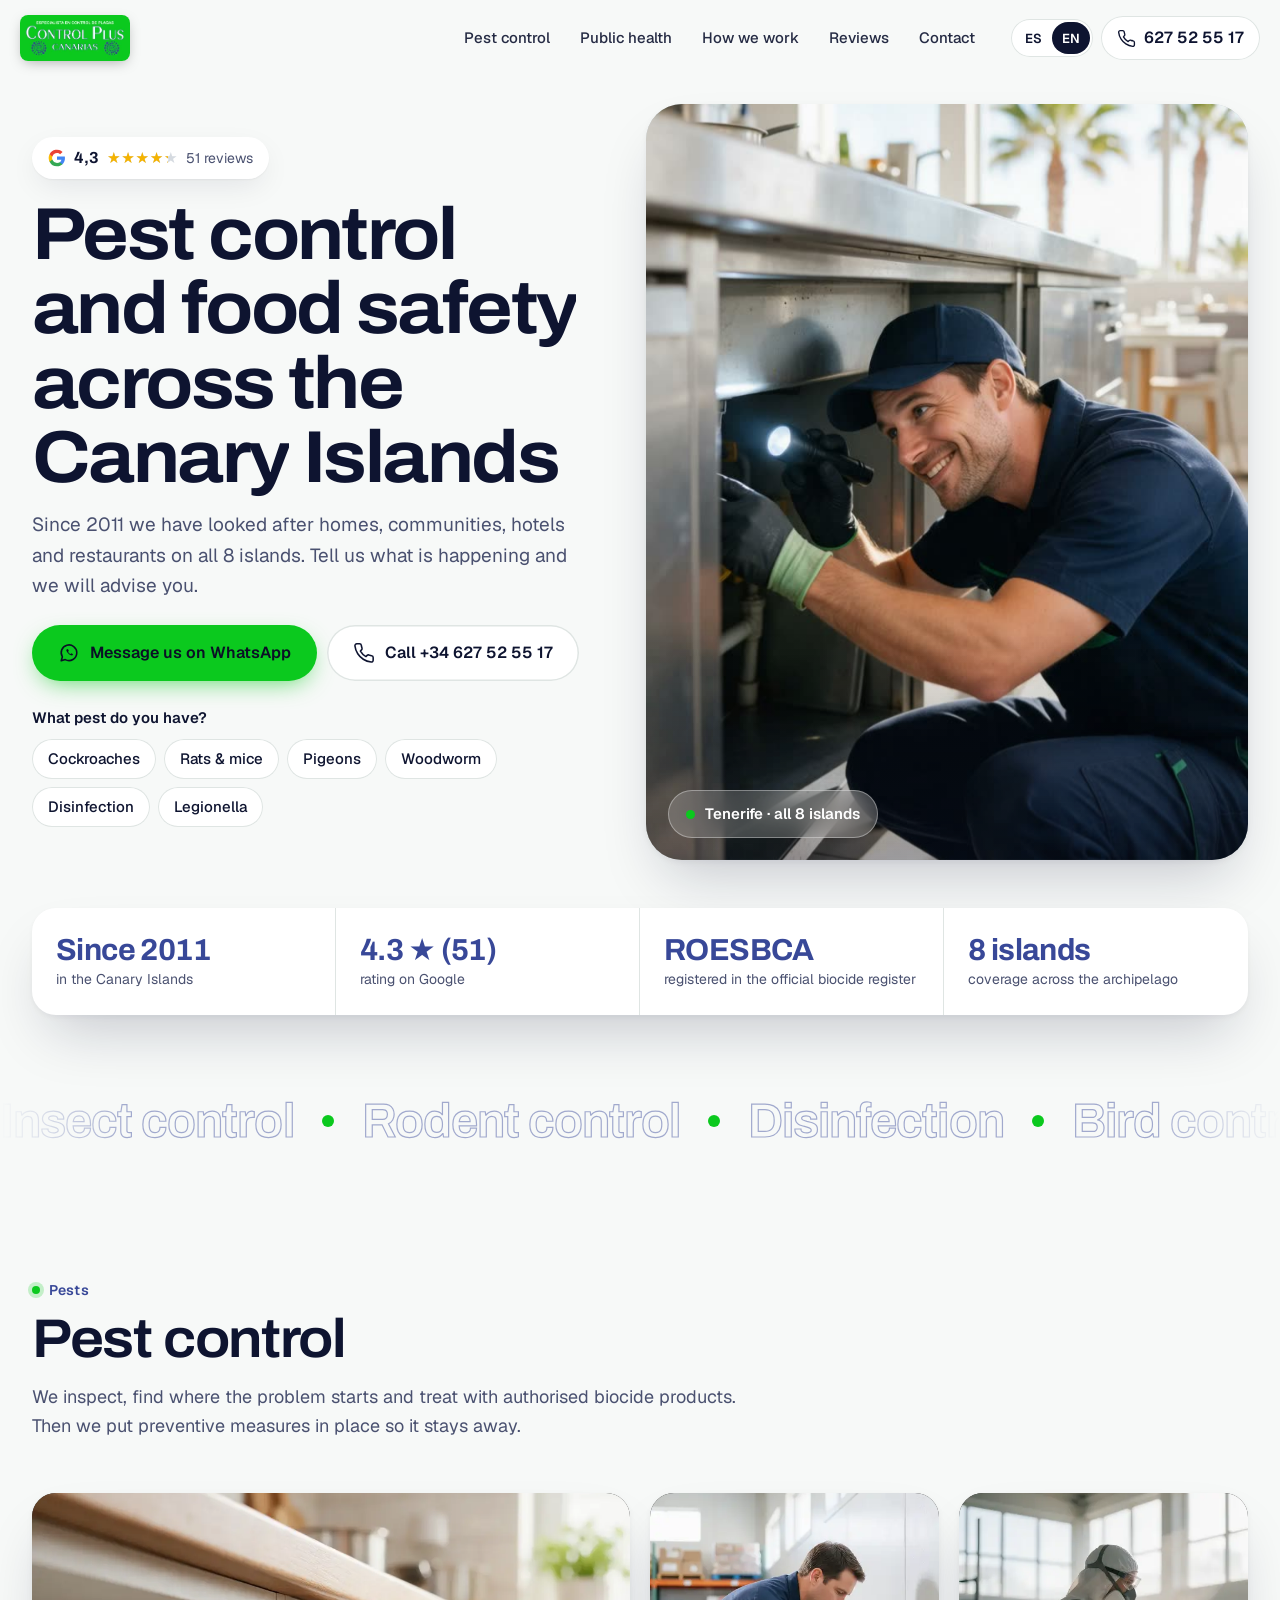
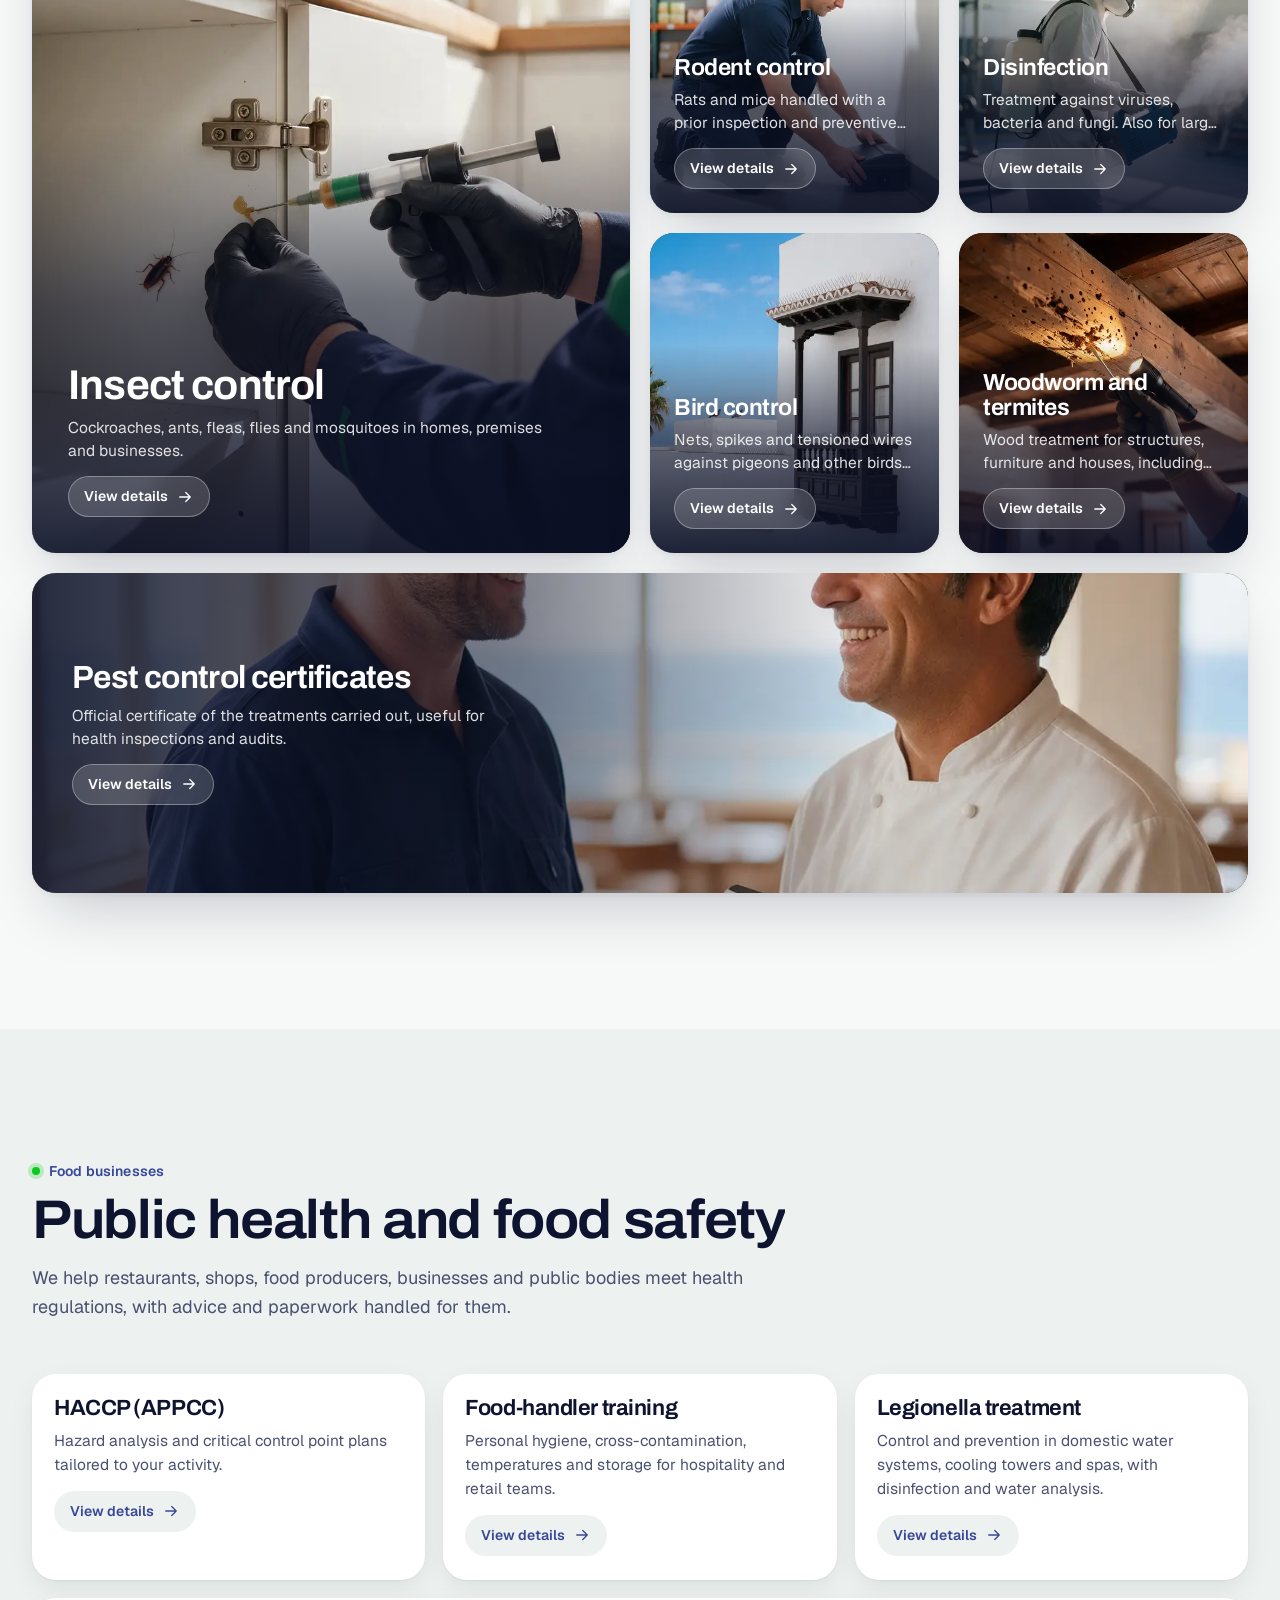
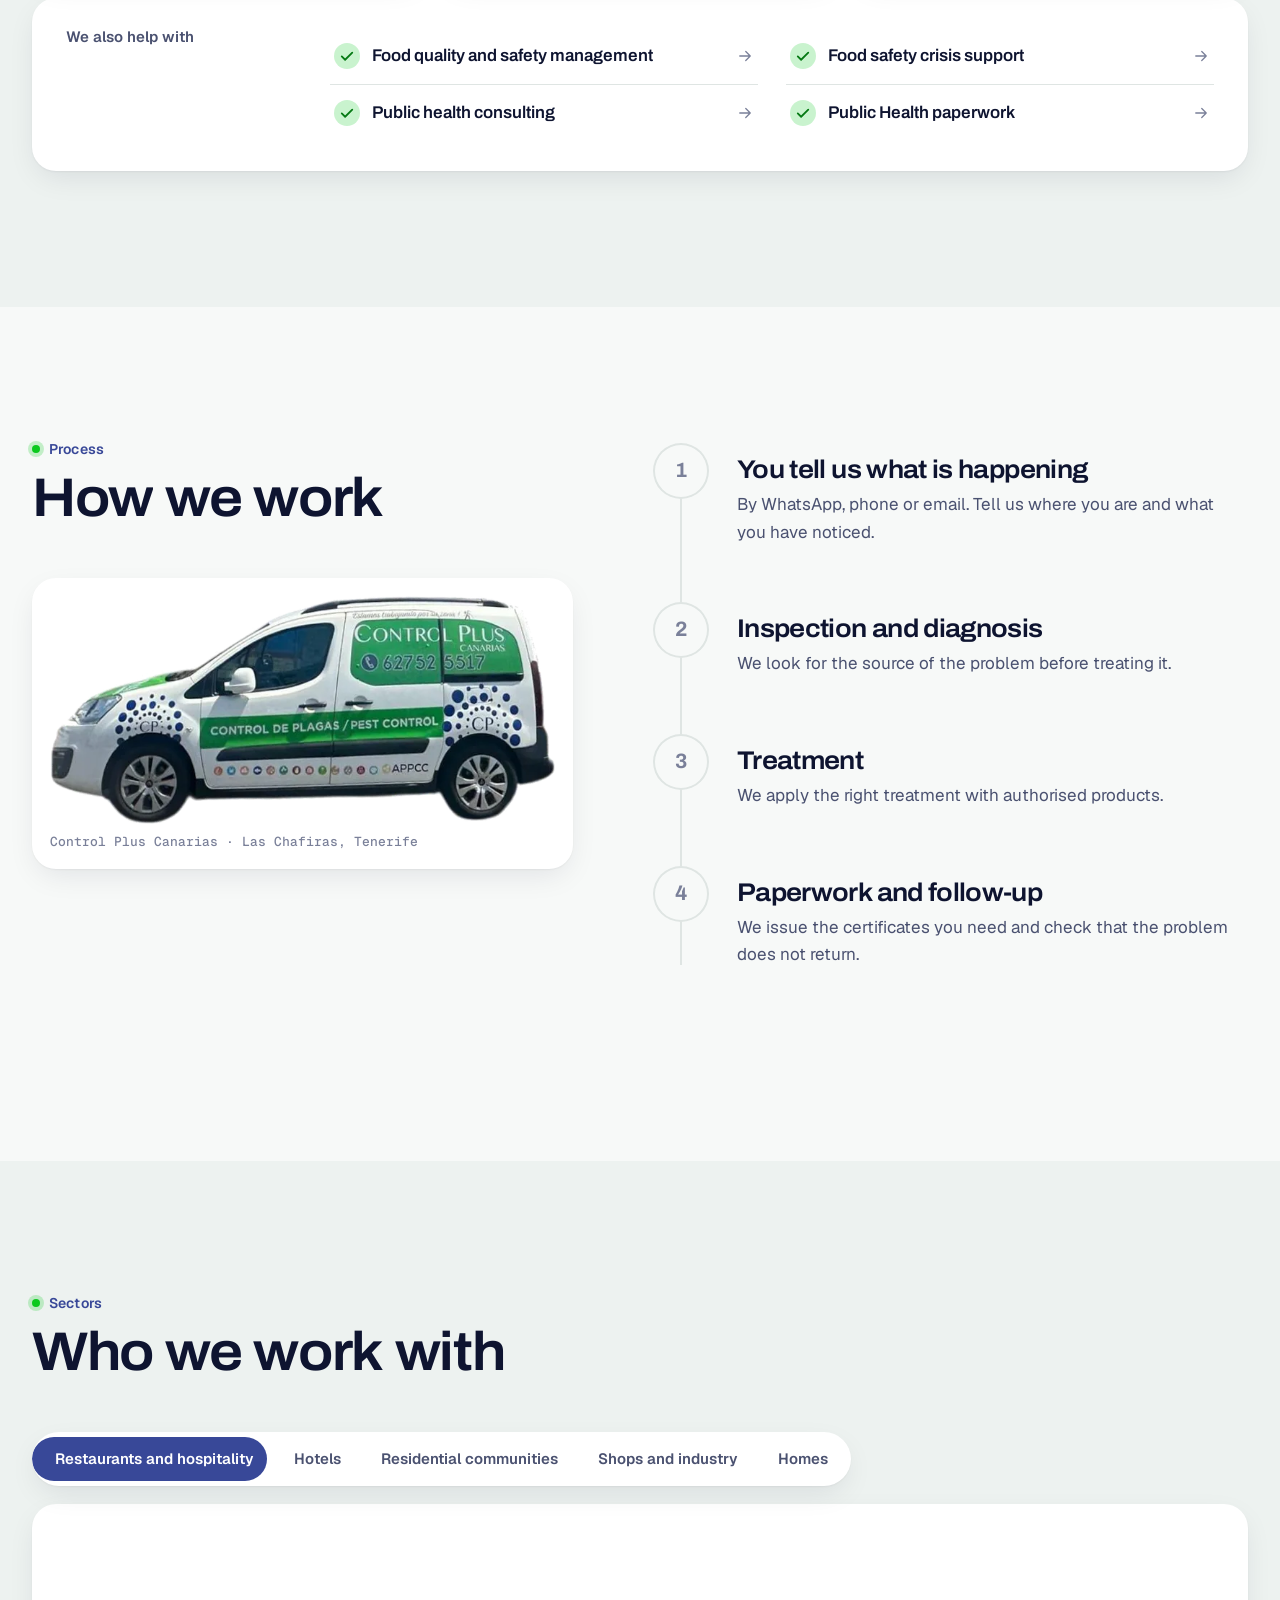
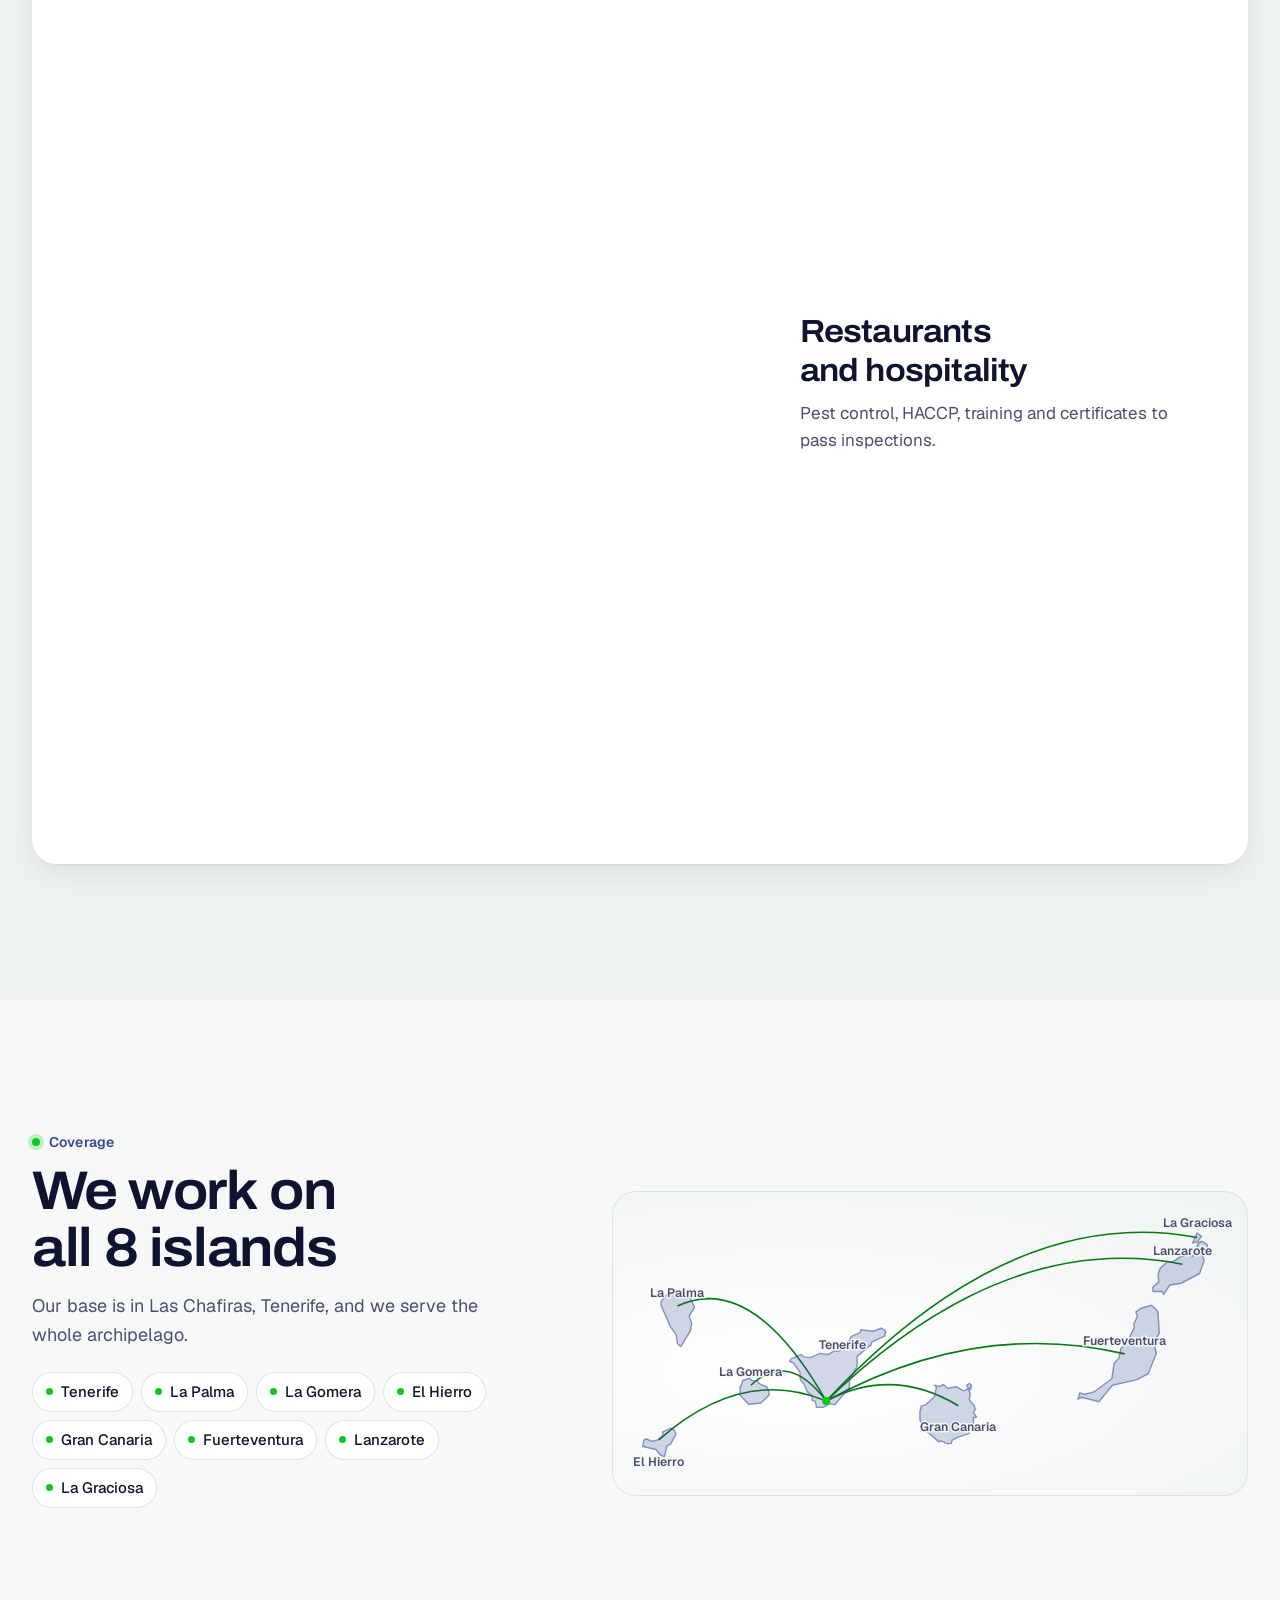
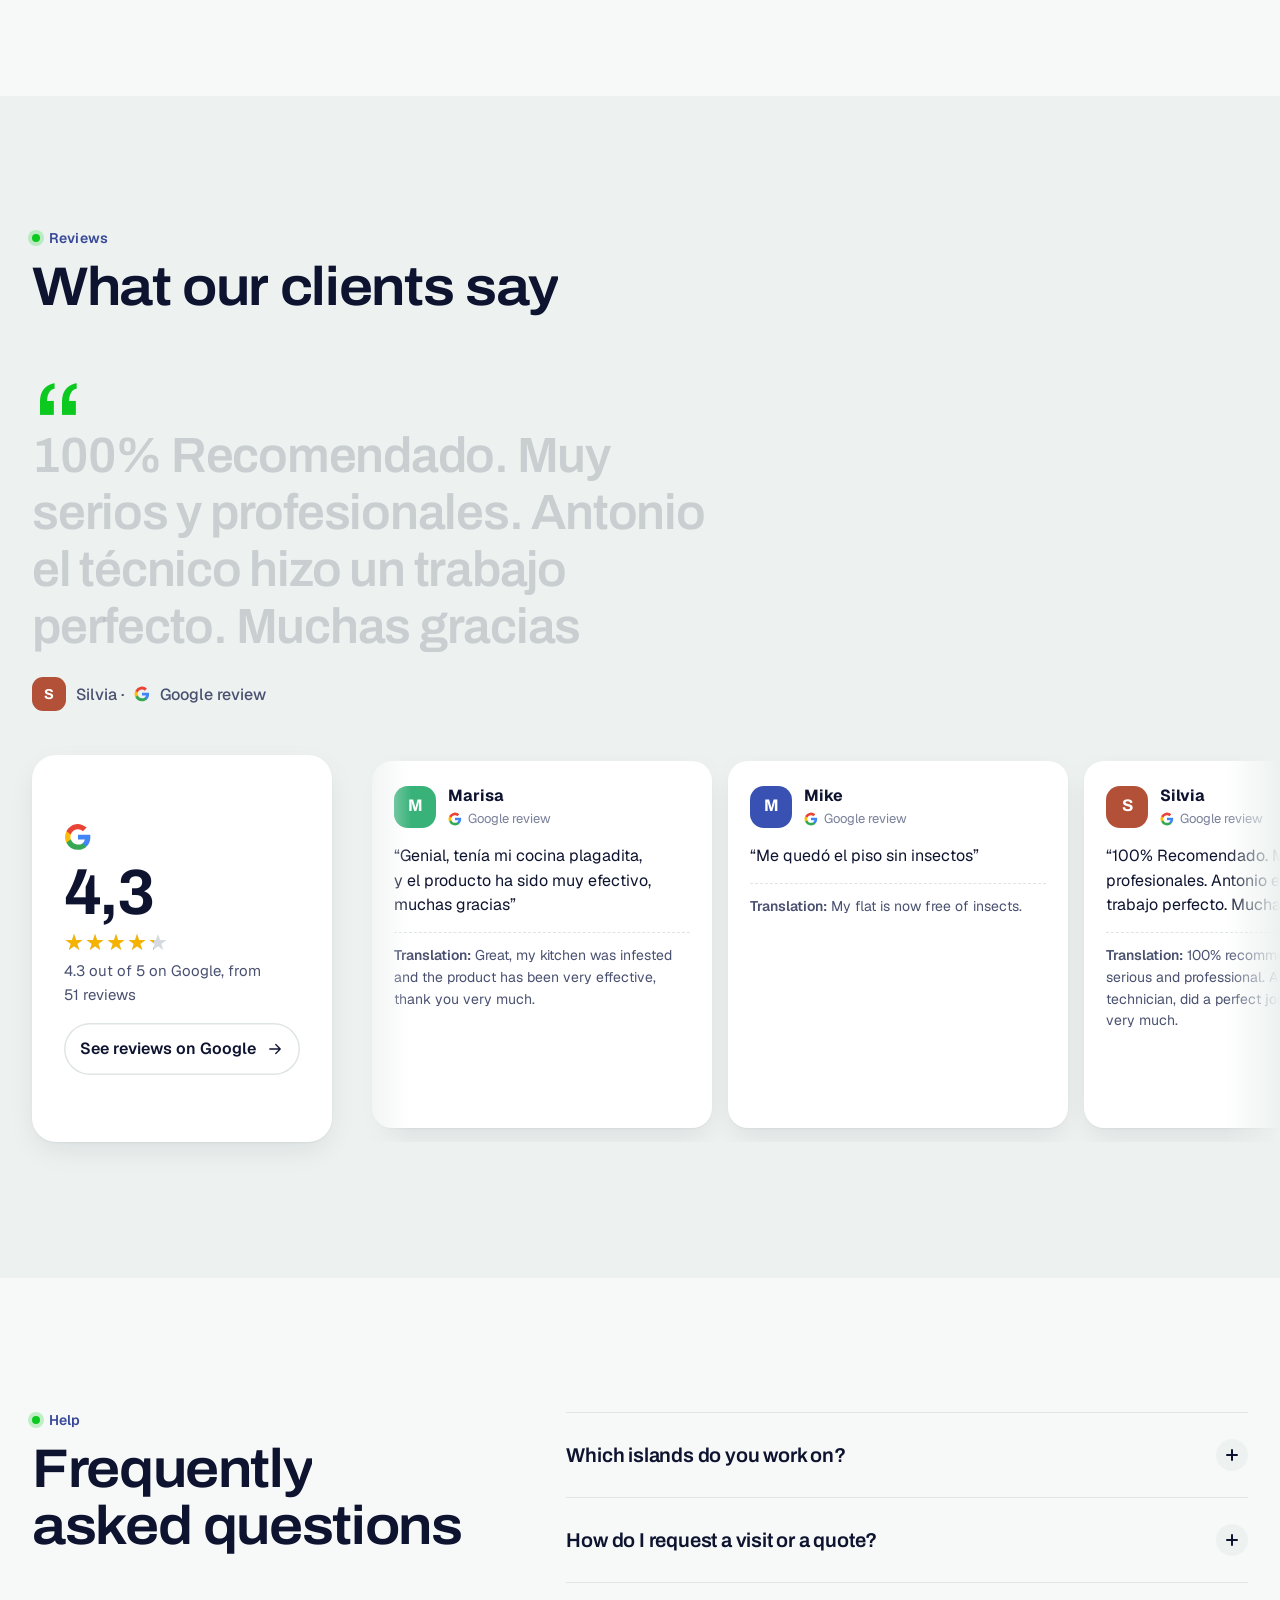
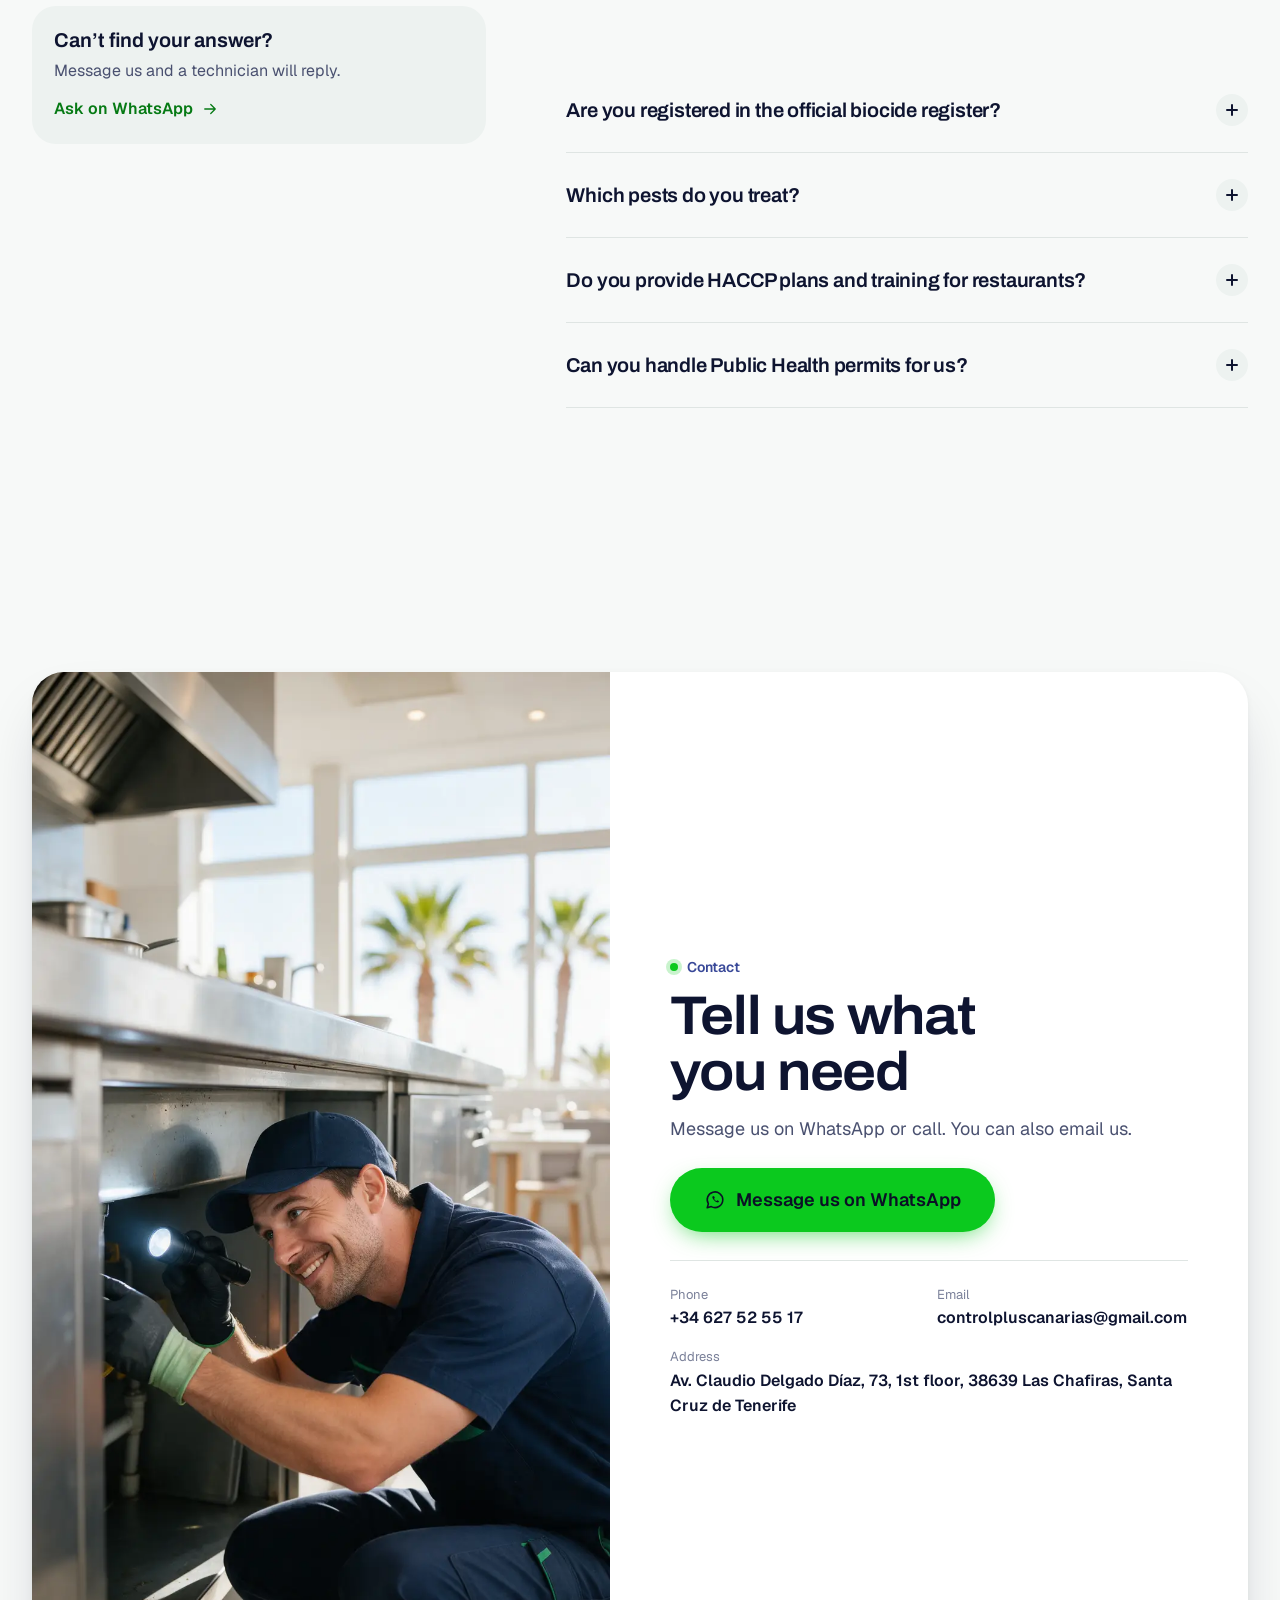
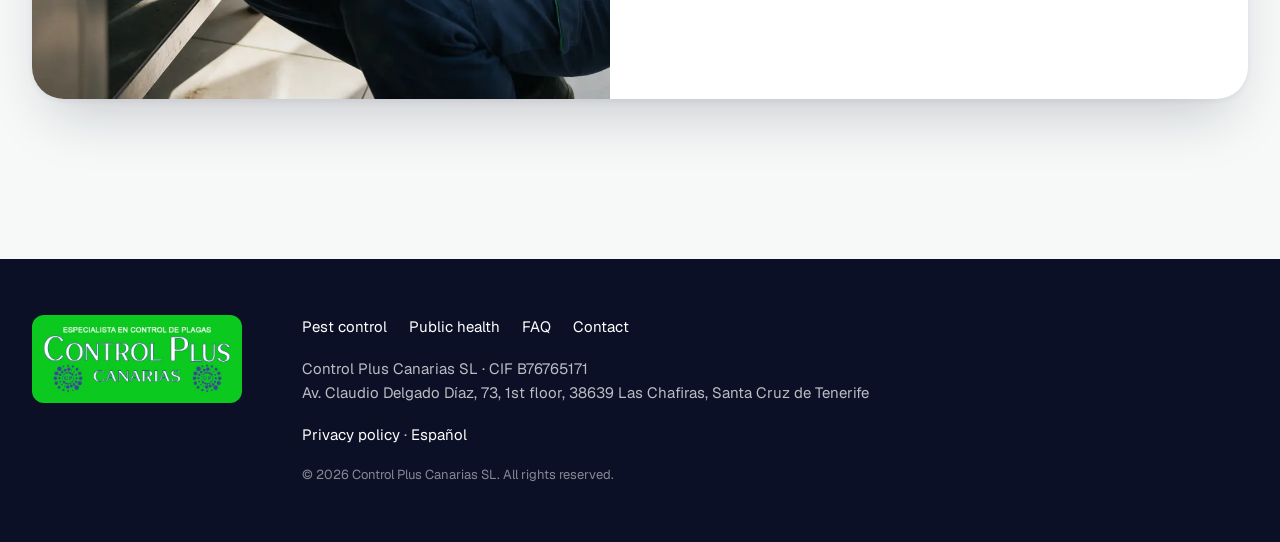
==== commit b4145cc5: "Redesign v2: real work photos, light page, real logo, detail sheets, richer motion and reviews Co-Au" ====
--- a/en/index.html
+++ b/en/index.html
@@ -7,27 +7,26 @@
 <meta name="description" content="Pest control, HACCP, food-handler training and Legionella treatment across all 8 islands. Since 2011. Request a visit on WhatsApp or call +34 627 52 55 17.">
 <link rel="canonical" href="https://controlplus.comebientf.com/en/">
 <link rel="alternate" hreflang="es" href="https://controlplus.comebientf.com/"><link rel="alternate" hreflang="en" href="https://controlplus.comebientf.com/en/"><link rel="alternate" hreflang="x-default" href="https://controlplus.comebientf.com/">
-<meta name="theme-color" content="#0B1026">
-<meta property="og:type" content="website"><meta property="og:title" content="Pest control and food safety in the Canary Islands | Control Plus Canarias"><meta property="og:description" content="Pest control, HACCP, food-handler training and Legionella treatment across all 8 islands. Since 2011. Request a visit on WhatsApp or call +34 627 52 55 17."><meta property="og:image" content="https://controlplus.comebientf.com/img/hero-desk-1600.webp"><meta property="og:locale" content="en_GB">
-<link rel="icon" href="/img/emblem.png" type="image/png"><link rel="apple-touch-icon" href="/img/emblem.png">
+<meta name="theme-color" content="#FFFFFF">
+<meta property="og:type" content="website"><meta property="og:title" content="Pest control and food safety in the Canary Islands | Control Plus Canarias"><meta property="og:description" content="Pest control, HACCP, food-handler training and Legionella treatment across all 8 islands. Since 2011. Request a visit on WhatsApp or call +34 627 52 55 17."><meta property="og:image" content="https://controlplus.comebientf.com/img/p-hero-1600.webp"><meta property="og:locale" content="en_GB">
+<link rel="icon" href="/img/favicon-48.png" type="image/png"><link rel="apple-touch-icon" href="/img/favicon.png">
 <link rel="preload" href="/fonts/archivo.woff2" as="font" type="font/woff2" crossorigin>
 <link rel="preload" href="/fonts/geist.woff2" as="font" type="font/woff2" crossorigin>
-<link rel="preload" as="image" href="/video/hero-mob.jpg" media="(max-aspect-ratio: 1/1)" fetchpriority="high">
-<link rel="preload" as="image" href="/video/hero-desk.jpg" media="(min-aspect-ratio: 1/1)" fetchpriority="high">
-<link rel="stylesheet" href="/assets/site.css?v=1">
+<link rel="preload" as="image" href="/video/hero2-m.jpg" fetchpriority="high">
+<link rel="stylesheet" href="/assets/site.css?v=2">
 <script>document.documentElement.classList.add("js")</script>
-<script type="application/ld+json">[{"@context":"https://schema.org","@type":"LocalBusiness","@id":"https://controlplus.comebientf.com/#business","name":"Control Plus Canarias","legalName":"Control Plus Canarias SL","url":"https://controlplus.comebientf.com/en/","telephone":"+34627525517","email":"controlpluscanarias@gmail.com","foundingDate":"2011","image":"https://controlplus.comebientf.com/img/hero-desk-1600.webp","address":{"@type":"PostalAddress","streetAddress":"Av. Claudio Delgado Díaz, 73, 1.ª planta","postalCode":"38639","addressLocality":"Las Chafiras, San Miguel de Abona","addressRegion":"Santa Cruz de Tenerife","addressCountry":"ES"},"areaServed":["Tenerife","La Palma","La Gomera","El Hierro","Gran Canaria","Fuerteventura","Lanzarote","La Graciosa"],"aggregateRating":{"@type":"AggregateRating","ratingValue":"4.3","reviewCount":"51","bestRating":"5"}},{"@context":"https://schema.org","@type":"FAQPage","mainEntity":[{"@type":"Question","name":"Which islands do you work on?","acceptedAnswer":{"@type":"Answer","text":"All 8 Canary Islands. Our base is in Las Chafiras, Tenerife."}},{"@type":"Question","name":"How do I request a visit or a quote?","acceptedAnswer":{"@type":"Answer","text":"Message us on WhatsApp or call +34 627 52 55 17. You can also email controlpluscanarias@gmail.com."}},{"@type":"Question","name":"Do you issue pest control certificates?","acceptedAnswer":{"@type":"Answer","text":"Yes. We issue official certificates for the treatments we carry out. Food, hospitality, retail and industrial businesses subject to health inspection usually need them."}},{"@type":"Question","name":"Are you registered in the official biocide register?","acceptedAnswer":{"@type":"Answer","text":"Yes. Control Plus Canarias is registered in the Registro Oficial de Establecimientos y Servicios Biocidas de Canarias (ROESBCA)."}},{"@type":"Question","name":"Which pests do you treat?","acceptedAnswer":{"@type":"Answer","text":"Rats, mice, cockroaches, ants, fleas, flies and mosquitoes. Also pigeons and other birds, and woodworm and termites in wood."}},{"@type":"Question","name":"Do you provide HACCP plans and training for restaurants?","acceptedAnswer":{"@type":"Answer","text":"Yes. We write tailored HACCP plans and run food-handler training for hospitality, shops and food industry."}},{"@type":"Question","name":"Can you handle Public Health permits for us?","acceptedAnswer":{"@type":"Answer","text":"Yes. We manage registrations, health authorisations and prior notifications with the Dirección General de Salud Pública."}}]}]</script>
+<script type="application/ld+json">[{"@context":"https://schema.org","@type":"LocalBusiness","@id":"https://controlplus.comebientf.com/#business","name":"Control Plus Canarias","legalName":"Control Plus Canarias SL","url":"https://controlplus.comebientf.com/en/","telephone":"+34627525517","email":"controlpluscanarias@gmail.com","foundingDate":"2011","image":"https://controlplus.comebientf.com/img/p-hero-1600.webp","logo":"https://controlplus.comebientf.com/img/logo-original.webp","address":{"@type":"PostalAddress","streetAddress":"Av. Claudio Delgado Díaz, 73, 1.ª planta","postalCode":"38639","addressLocality":"Las Chafiras, San Miguel de Abona","addressRegion":"Santa Cruz de Tenerife","addressCountry":"ES"},"areaServed":["Tenerife","La Palma","La Gomera","El Hierro","Gran Canaria","Fuerteventura","Lanzarote","La Graciosa"],"aggregateRating":{"@type":"AggregateRating","ratingValue":"4.3","reviewCount":"51","bestRating":"5"}},{"@context":"https://schema.org","@type":"FAQPage","mainEntity":[{"@type":"Question","name":"Which islands do you work on?","acceptedAnswer":{"@type":"Answer","text":"All 8 Canary Islands. Our base is in Las Chafiras, Tenerife."}},{"@type":"Question","name":"How do I request a visit or a quote?","acceptedAnswer":{"@type":"Answer","text":"Message us on WhatsApp or call +34 627 52 55 17. You can also email controlpluscanarias@gmail.com."}},{"@type":"Question","name":"Do you issue pest control certificates?","acceptedAnswer":{"@type":"Answer","text":"Yes. We issue official certificates for the treatments we carry out. Food, hospitality, retail and industrial businesses subject to health inspection usually need them."}},{"@type":"Question","name":"Are you registered in the official biocide register?","acceptedAnswer":{"@type":"Answer","text":"Yes. Control Plus Canarias is registered in the Registro Oficial de Establecimientos y Servicios Biocidas de Canarias (ROESBCA)."}},{"@type":"Question","name":"Which pests do you treat?","acceptedAnswer":{"@type":"Answer","text":"Rats, mice, cockroaches, ants, fleas, flies and mosquitoes. Also pigeons and other birds, and woodworm and termites in wood."}},{"@type":"Question","name":"Do you provide HACCP plans and training for restaurants?","acceptedAnswer":{"@type":"Answer","text":"Yes. We write tailored HACCP plans and run food-handler training for hospitality, shops and food industry."}},{"@type":"Question","name":"Can you handle Public Health permits for us?","acceptedAnswer":{"@type":"Answer","text":"Yes. We manage registrations, health authorisations and prior notifications with the Dirección General de Salud Pública."}}]}]</script>
 </head>
 <body>
 <a class="skip" href="#main">Skip to content</a>
+<i class="progress" aria-hidden="true"></i>
 <header class="hdr" id="hdr">
   <div class="hdr__in">
-    <a class="brand" href="/en/" aria-label="Control Plus Canarias"><span class="emblem" aria-hidden="true"></span><span class="brand__name">Control Plus<small>Canarias</small></span></a>
-    <nav class="hdr__nav" aria-label="Main"><a href="#plagas">Pest control</a><a href="#salud">Public health</a><a href="#proceso">How we work</a><a href="#faq">FAQ</a><a href="#contacto">Contact</a></nav>
+    <a class="brand" href="/en/"><img src="/img/logo-hdr.webp" width="287" height="120" alt="Control Plus Canarias"></a>
+    <nav class="hdr__nav" aria-label="Main"><a href="#plagas">Pest control</a><a href="#salud">Public health</a><a href="#proceso">How we work</a><a href="#opiniones">Reviews</a><a href="#contacto">Contact</a></nav>
     <div class="hdr__act">
       <div class="lang" role="group" aria-label="Language"><a href="/"  hreflang="es" lang="es">ES</a><a href="/en/" aria-current="true" hreflang="en" lang="en">EN</a></div>
-      <a class="btn btn--wa btn--sm hide-m" href="https://wa.me/34627525517?text=Hello%2C%20I%20am%20writing%20from%20your%20website.%20I%20would%20like%20information%20about%3A%20Control%20Plus%20Canarias" target="_blank" rel="noopener"><svg class="ic" viewBox="0 0 24 24" aria-hidden="true"><path d="M20.5 11.8a8.5 8.5 0 0 1-12.6 7.4L3.5 20.5l1.3-4.3a8.5 8.5 0 1 1 15.7-4.4z"/><path d="M9 8.5c.2 2.6 3.2 5.8 6.4 6.3l1.1-1.4-1.9-1-.9.8c-1-.4-2.2-1.6-2.7-2.7l.8-.9-1-1.9z" fill="currentColor" stroke="none"/></svg><span>WhatsApp</span></a>
-      <a class="iconbtn" href="tel:+34627525517" aria-label="Call +34 627 52 55 17"><svg class="ic" viewBox="0 0 24 24" aria-hidden="true"><path d="M22 16.9v3a2 2 0 0 1-2.2 2 19.8 19.8 0 0 1-8.6-3.1 19.5 19.5 0 0 1-6-6A19.8 19.8 0 0 1 2.1 4.2 2 2 0 0 1 4.1 2h3a2 2 0 0 1 2 1.7c.1 1 .4 1.9.7 2.8a2 2 0 0 1-.5 2.1L8.1 9.9a16 16 0 0 0 6 6l1.3-1.3a2 2 0 0 1 2.1-.4c.9.3 1.8.6 2.8.7a2 2 0 0 1 1.7 2z"/></svg></a>
+      <a class="hdr__tel" href="tel:+34627525517" aria-label="Call +34 627 52 55 17"><svg class="ic" viewBox="0 0 24 24" aria-hidden="true"><path d="M22 16.9v3a2 2 0 0 1-2.2 2 19.8 19.8 0 0 1-8.6-3.1 19.5 19.5 0 0 1-6-6A19.8 19.8 0 0 1 2.1 4.2 2 2 0 0 1 4.1 2h3a2 2 0 0 1 2 1.7c.1 1 .4 1.9.7 2.8a2 2 0 0 1-.5 2.1L8.1 9.9a16 16 0 0 0 6 6l1.3-1.3a2 2 0 0 1 2.1-.4c.9.3 1.8.6 2.8.7a2 2 0 0 1 1.7 2z"/></svg><span>627 52 55 17</span></a>
     </div>
   </div>
 </header>
@@ -35,142 +34,160 @@
 <main id="main">
 <section class="hero" id="top" aria-labelledby="h1">
   <div class="hero__media">
-    <picture><source media="(max-aspect-ratio: 1/1)" srcset="/video/hero-mob.jpg"><img class="hero__poster" src="/video/hero-desk.jpg" alt="" fetchpriority="high"></picture>
-    <video class="hero__video" muted playsinline loop preload="none" data-src-m="/video/hero-mob.mp4" data-src-d="/video/hero-desk.mp4" aria-hidden="true"></video>
-  </div>
-  <i class="scan" aria-hidden="true"></i>
+    <img class="hero__poster" src="/video/hero2-m.jpg" width="720" height="1280" alt="Control Plus technician inspecting a restaurant kitchen" fetchpriority="high">
+    <video class="hero__video" muted playsinline loop preload="none" data-src="/video/hero2-m.mp4" aria-hidden="true"></video>
+    <span class="hero__badge"><i></i>Tenerife · all 8 islands</span>
+  </div>
   <div class="wrap hero__body">
-    <h1 id="h1" class="hero__title">Pest control and food safety across the Canary Islands</h1>
-    <p class="hero__sub">Since 2011 we have looked after homes, communities, hotels and restaurants on all 8 islands. Tell us what is happening and we will advise you.</p>
-    <div class="hero__ctas" id="heroCtas">
-      <a class="btn btn--wa" href="https://wa.me/34627525517?text=Hello%2C%20I%20am%20writing%20from%20your%20website.%20I%20would%20like%20information%20about%3A%20Control%20Plus%20Canarias" target="_blank" rel="noopener"><svg class="ic" viewBox="0 0 24 24" aria-hidden="true"><path d="M20.5 11.8a8.5 8.5 0 0 1-12.6 7.4L3.5 20.5l1.3-4.3a8.5 8.5 0 1 1 15.7-4.4z"/><path d="M9 8.5c.2 2.6 3.2 5.8 6.4 6.3l1.1-1.4-1.9-1-.9.8c-1-.4-2.2-1.6-2.7-2.7l.8-.9-1-1.9z" fill="currentColor" stroke="none"/></svg><span>Message us on WhatsApp</span></a>
-      <a class="btn btn--ghost" href="tel:+34627525517"><svg class="ic" viewBox="0 0 24 24" aria-hidden="true"><path d="M22 16.9v3a2 2 0 0 1-2.2 2 19.8 19.8 0 0 1-8.6-3.1 19.5 19.5 0 0 1-6-6A19.8 19.8 0 0 1 2.1 4.2 2 2 0 0 1 4.1 2h3a2 2 0 0 1 2 1.7c.1 1 .4 1.9.7 2.8a2 2 0 0 1-.5 2.1L8.1 9.9a16 16 0 0 0 6 6l1.3-1.3a2 2 0 0 1 2.1-.4c.9.3 1.8.6 2.8.7a2 2 0 0 1 1.7 2z"/></svg><span>Call +34 627 52 55 17</span></a>
-    </div>
+    <a class="chip-rating hero__in" style="--d:0" href="#opiniones"><svg class="g" viewBox="0 0 24 24" aria-hidden="true"><path fill="#4285F4" d="M22.6 12.2c0-.8-.1-1.5-.2-2.2H12v4.2h5.9a5 5 0 0 1-2.2 3.3v2.7h3.6c2.1-1.9 3.3-4.8 3.3-8z"/><path fill="#34A853" d="M12 23c3 0 5.5-1 7.3-2.7l-3.6-2.8c-1 .7-2.2 1-3.7 1-2.9 0-5.3-1.9-6.2-4.5H2.1v2.9A11 11 0 0 0 12 23z"/><path fill="#FBBC05" d="M5.8 14a6.6 6.6 0 0 1 0-4.2V7H2.1a11 11 0 0 0 0 9.9z"/><path fill="#EA4335" d="M12 5.4c1.6 0 3.1.6 4.2 1.7l3.2-3.2A11 11 0 0 0 2.1 7l3.7 2.9C6.7 7.3 9.1 5.4 12 5.4z"/></svg><strong>4,3</strong><span class="stars" aria-hidden="true"><span>★★★★★</span><span class="stars__on" style="width:86%">★★★★★</span></span><span>51 reviews</span></a>
+    <h1 id="h1" class="hero__title"><span class="w"><span style="--w:0">Pest</span></span> <span class="w"><span style="--w:1">control</span></span> <span class="w"><span style="--w:2">and</span></span> <span class="w"><span style="--w:3">food</span></span> <span class="w"><span style="--w:4">safety</span></span> <span class="w"><span style="--w:5">across</span></span> <span class="w"><span style="--w:6">the</span></span> <span class="w"><span style="--w:7">Canary</span></span> <span class="w"><span style="--w:8">Islands</span></span></h1>
+    <p class="hero__sub hero__in" style="--d:5">Since 2011 we have looked after homes, communities, hotels and restaurants on all 8 islands. Tell us what is happening and we will advise you.</p>
+    <div class="hero__ctas hero__in" style="--d:6" id="heroCtas">
+      <a class="btn btn--wa btn--lg mag" href="https://wa.me/34627525517?text=Hello%2C%20I%20am%20writing%20from%20your%20website.%20I%20would%20like%20information%20about%3A%20Control%20Plus%20Canarias" target="_blank" rel="noopener"><svg class="ic" viewBox="0 0 24 24" aria-hidden="true"><path d="M20.5 11.8a8.5 8.5 0 0 1-12.6 7.4L3.5 20.5l1.3-4.3a8.5 8.5 0 1 1 15.7-4.4z"/><path d="M9 8.5c.2 2.6 3.2 5.8 6.4 6.3l1.1-1.4-1.9-1-.9.8c-1-.4-2.2-1.6-2.7-2.7l.8-.9-1-1.9z" fill="currentColor" stroke="none"/></svg><span>Message us on WhatsApp</span></a>
+      <a class="btn btn--glass btn--lg" href="tel:+34627525517"><svg class="ic" viewBox="0 0 24 24" aria-hidden="true"><path d="M22 16.9v3a2 2 0 0 1-2.2 2 19.8 19.8 0 0 1-8.6-3.1 19.5 19.5 0 0 1-6-6A19.8 19.8 0 0 1 2.1 4.2 2 2 0 0 1 4.1 2h3a2 2 0 0 1 2 1.7c.1 1 .4 1.9.7 2.8a2 2 0 0 1-.5 2.1L8.1 9.9a16 16 0 0 0 6 6l1.3-1.3a2 2 0 0 1 2.1-.4c.9.3 1.8.6 2.8.7a2 2 0 0 1 1.7 2z"/></svg><span>Call +34 627 52 55 17</span></a>
+    </div>
+    <div class="picker hero__in" style="--d:7"><p>What pest do you have?</p><ul role="list"><li><a href="#p0" data-open="p0" style="--i:0">Cockroaches</a></li><li><a href="#p1" data-open="p1" style="--i:1">Rats &amp; mice</a></li><li><a href="#p3" data-open="p3" style="--i:2">Pigeons</a></li><li><a href="#p4" data-open="p4" style="--i:3">Woodworm</a></li><li><a href="#p2" data-open="p2" style="--i:4">Disinfection</a></li><li><a href="#h2" data-open="h2" style="--i:5">Legionella</a></li></ul></div>
   </div>
 </section>
 
 <section class="trust" aria-label="Control Plus Canarias">
-  <ul class="wrap trust__grid"><li><strong class="mono" data-count="2011">Since 2011</strong><span>in the Canary Islands</span></li><li><strong class="mono" data-count="">4.3 ★ (51)</strong><span>rating on Google</span></li><li><strong class="mono" data-count="">ROESBCA</strong><span>registered in the official biocide register</span></li><li><strong class="mono" data-count="8">8 islands</strong><span>coverage across the archipelago</span></li></ul>
-</section>
+  <ul class="wrap trust__grid"><li class="reveal" style="--i:0"><strong data-count="2011">Since 2011</strong><span>in the Canary Islands</span></li><li class="reveal" style="--i:1"><strong data-count="">4.3 ★ (51)</strong><span>rating on Google</span></li><li class="reveal" style="--i:2"><strong data-count="">ROESBCA</strong><span>registered in the official biocide register</span></li><li class="reveal" style="--i:3"><strong data-count="8">8 islands</strong><span>coverage across the archipelago</span></li></ul>
+</section>
+
+<div class="ticker" aria-hidden="true"><div class="ticker__row"><span>Insect control<i></i>Rodent control<i></i>Disinfection<i></i>Bird control<i></i>Woodworm and termites<i></i>Pest control certificates<i></i>HACCP (APPCC)<i></i>Food-handler training<i></i>Legionella treatment<i></i></span><span>Insect control<i></i>Rodent control<i></i>Disinfection<i></i>Bird control<i></i>Woodworm and termites<i></i>Pest control certificates<i></i>HACCP (APPCC)<i></i>Food-handler training<i></i>Legionella treatment<i></i></span></div></div>
 
 <section class="sec" id="plagas" aria-labelledby="t-pests">
-  <div class="wrap sec__head reveal"><h2 id="t-pests">Pest control</h2><p class="lead">We inspect, find where the problem starts and treat with authorised biocide products. Then we put preventive measures in place so it stays away.</p></div>
-  <div class="pests">
-    <figure class="pests__media reveal"><video class="" muted playsinline loop preload="none" poster="/video/pest.jpg" data-src="/video/pest.mp4" aria-hidden="true"></video><figcaption class="mono">PC · 6 services</figcaption></figure>
-    <ul class="cards" role="list">
-      <li class="card reveal" style="--i:0"><span class="mono code">PC-01</span><svg class="ic" viewBox="0 0 24 24" aria-hidden="true"><path d="M8 8a4 4 0 0 1 8 0"/><rect x="7" y="8" width="10" height="11" rx="5"/><path d="M12 8v11M4 12h3M17 12h3M4.5 17.5 7 16M19.5 17.5 17 16M5 7l2.5 2M19 7l-2.5 2"/></svg><h3>Insect control</h3><p>Cockroaches, ants, fleas, flies and mosquitoes in homes, premises and businesses.</p>
-        <a class="card__cta" href="https://wa.me/34627525517?text=Hello%2C%20I%20am%20writing%20from%20your%20website.%20I%20would%20like%20information%20about%3A%20Insect%20control" target="_blank" rel="noopener"><svg class="ic" viewBox="0 0 24 24" aria-hidden="true"><path d="M20.5 11.8a8.5 8.5 0 0 1-12.6 7.4L3.5 20.5l1.3-4.3a8.5 8.5 0 1 1 15.7-4.4z"/><path d="M9 8.5c.2 2.6 3.2 5.8 6.4 6.3l1.1-1.4-1.9-1-.9.8c-1-.4-2.2-1.6-2.7-2.7l.8-.9-1-1.9z" fill="currentColor" stroke="none"/></svg><span>Send WhatsApp</span></a></li>
-      <li class="card reveal" style="--i:1"><span class="mono code">PC-02</span><svg class="ic" viewBox="0 0 24 24" aria-hidden="true"><path d="M3 15c0-4 3.5-7 8-7 3 0 5.5 1.5 6.5 4l2.5.5-1 2.5H17"/><circle cx="7" cy="7.5" r="2"/><path d="M14 15c0 2-1 3.5-3 3.5H6M21 18c-2 0-3-1-3-3"/><circle cx="16" cy="12" r=".6" fill="currentColor"/></svg><h3>Rodent control</h3><p>Rats and mice handled with a prior inspection and preventive follow-up.</p>
-        <a class="card__cta" href="https://wa.me/34627525517?text=Hello%2C%20I%20am%20writing%20from%20your%20website.%20I%20would%20like%20information%20about%3A%20Rodent%20control" target="_blank" rel="noopener"><svg class="ic" viewBox="0 0 24 24" aria-hidden="true"><path d="M20.5 11.8a8.5 8.5 0 0 1-12.6 7.4L3.5 20.5l1.3-4.3a8.5 8.5 0 1 1 15.7-4.4z"/><path d="M9 8.5c.2 2.6 3.2 5.8 6.4 6.3l1.1-1.4-1.9-1-.9.8c-1-.4-2.2-1.6-2.7-2.7l.8-.9-1-1.9z" fill="currentColor" stroke="none"/></svg><span>Send WhatsApp</span></a></li>
-      <li class="card reveal" style="--i:2"><span class="mono code">PC-03</span><svg class="ic" viewBox="0 0 24 24" aria-hidden="true"><path d="M9 9h6v12H9zM10 9V6h4v3M14 6h3l2-2M17 9.5l2.5-1M17 12h3M17 14.5l2.5 1"/></svg><h3>Disinfection</h3><p>Treatment against viruses, bacteria and fungi. Also for large surfaces such as warehouses, supermarkets or sports facilities, using fogging and controlled micro-diffusion.</p>
-        <a class="card__cta" href="https://wa.me/34627525517?text=Hello%2C%20I%20am%20writing%20from%20your%20website.%20I%20would%20like%20information%20about%3A%20Disinfection" target="_blank" rel="noopener"><svg class="ic" viewBox="0 0 24 24" aria-hidden="true"><path d="M20.5 11.8a8.5 8.5 0 0 1-12.6 7.4L3.5 20.5l1.3-4.3a8.5 8.5 0 1 1 15.7-4.4z"/><path d="M9 8.5c.2 2.6 3.2 5.8 6.4 6.3l1.1-1.4-1.9-1-.9.8c-1-.4-2.2-1.6-2.7-2.7l.8-.9-1-1.9z" fill="currentColor" stroke="none"/></svg><span>Send WhatsApp</span></a></li>
-      <li class="card reveal" style="--i:3"><span class="mono code">PC-04</span><svg class="ic" viewBox="0 0 24 24" aria-hidden="true"><path d="M3 12c3 0 5-2 6-5 1 3 3 5 6 5l6-1-3 3c-1 3-4 5-8 5-3 0-5-1.5-6-4z"/><path d="M15 9.5h.01"/></svg><h3>Bird control</h3><p>Nets, spikes and tensioned wires against pigeons and other birds on buildings, roofs and hotels. Animals are not harmed.</p>
-        <a class="card__cta" href="https://wa.me/34627525517?text=Hello%2C%20I%20am%20writing%20from%20your%20website.%20I%20would%20like%20information%20about%3A%20Bird%20control" target="_blank" rel="noopener"><svg class="ic" viewBox="0 0 24 24" aria-hidden="true"><path d="M20.5 11.8a8.5 8.5 0 0 1-12.6 7.4L3.5 20.5l1.3-4.3a8.5 8.5 0 1 1 15.7-4.4z"/><path d="M9 8.5c.2 2.6 3.2 5.8 6.4 6.3l1.1-1.4-1.9-1-.9.8c-1-.4-2.2-1.6-2.7-2.7l.8-.9-1-1.9z" fill="currentColor" stroke="none"/></svg><span>Send WhatsApp</span></a></li>
-      <li class="card reveal" style="--i:4"><span class="mono code">PC-05</span><svg class="ic" viewBox="0 0 24 24" aria-hidden="true"><rect x="3" y="7" width="18" height="10" rx="2"/><circle cx="8" cy="12" r="2"/><path d="M13 10.5c1.5 0 3 .5 4.5 1.5M13 13.5c1.5 0 3-.5 4.5-1.5M6 7V5M18 19v-2"/></svg><h3>Woodworm and termites</h3><p>Wood treatment for structures, furniture and houses, including subterranean termites.</p>
-        <a class="card__cta" href="https://wa.me/34627525517?text=Hello%2C%20I%20am%20writing%20from%20your%20website.%20I%20would%20like%20information%20about%3A%20Woodworm%20and%20termites" target="_blank" rel="noopener"><svg class="ic" viewBox="0 0 24 24" aria-hidden="true"><path d="M20.5 11.8a8.5 8.5 0 0 1-12.6 7.4L3.5 20.5l1.3-4.3a8.5 8.5 0 1 1 15.7-4.4z"/><path d="M9 8.5c.2 2.6 3.2 5.8 6.4 6.3l1.1-1.4-1.9-1-.9.8c-1-.4-2.2-1.6-2.7-2.7l.8-.9-1-1.9z" fill="currentColor" stroke="none"/></svg><span>Send WhatsApp</span></a></li>
-      <li class="card reveal" style="--i:5"><span class="mono code">PC-06</span><svg class="ic" viewBox="0 0 24 24" aria-hidden="true"><path d="M6 3h9l4 4v14H6z"/><path d="M14 3v5h5M9 13l2 2 4-4"/></svg><h3>Pest control certificates</h3><p>Official certificate of the treatments carried out, useful for health inspections and audits.</p>
-        <a class="card__cta" href="https://wa.me/34627525517?text=Hello%2C%20I%20am%20writing%20from%20your%20website.%20I%20would%20like%20information%20about%3A%20Pest%20control%20certificates" target="_blank" rel="noopener"><svg class="ic" viewBox="0 0 24 24" aria-hidden="true"><path d="M20.5 11.8a8.5 8.5 0 0 1-12.6 7.4L3.5 20.5l1.3-4.3a8.5 8.5 0 1 1 15.7-4.4z"/><path d="M9 8.5c.2 2.6 3.2 5.8 6.4 6.3l1.1-1.4-1.9-1-.9.8c-1-.4-2.2-1.6-2.7-2.7l.8-.9-1-1.9z" fill="currentColor" stroke="none"/></svg><span>Send WhatsApp</span></a></li>
+  <div class="wrap sec__head reveal"><p class="kick">Pests</p><h2 id="t-pests"><span class="w"><span style="--w:0">Pest</span></span> <span class="w"><span style="--w:1">control</span></span></h2><p class="lead">We inspect, find where the problem starts and treat with authorised biocide products. Then we put preventive measures in place so it stays away.</p></div>
+  <ul class="wrap svc" role="list">
+    <li class="svc__card" id="p0" style="--i:0"><button class="svc__btn spot" type="button" data-open="p0" aria-haspopup="dialog">
+      <span class="svc__img"><img class="" src="/img/p-insectos-960.webp" srcset="/img/p-insectos-480.webp 480w, /img/p-insectos-960.webp 960w, /img/p-insectos-1400.webp 1400w" sizes="(min-width:1024px) 50vw, 92vw" alt="Insect control" loading="lazy" decoding="async"></span>
+      <span class="svc__txt"><span class="svc__name">Insect control</span><span class="svc__desc">Cockroaches, ants, fleas, flies and mosquitoes in homes, premises and businesses.</span><span class="svc__more">View details <svg class="ic ic--ar" viewBox="0 0 24 24" aria-hidden="true"><path d="M5 12h14M13 6l6 6-6 6"/></svg></span></span></button></li>
+    <li class="svc__card" id="p1" style="--i:1"><button class="svc__btn spot" type="button" data-open="p1" aria-haspopup="dialog">
+      <span class="svc__img"><img class="" src="/img/p-roedores-960.webp" srcset="/img/p-roedores-480.webp 480w, /img/p-roedores-960.webp 960w, /img/p-roedores-1400.webp 1400w" sizes="(min-width:1024px) 25vw, 92vw" alt="Rodent control" loading="lazy" decoding="async"></span>
+      <span class="svc__txt"><span class="svc__name">Rodent control</span><span class="svc__desc">Rats and mice handled with a prior inspection and preventive follow-up.</span><span class="svc__more">View details <svg class="ic ic--ar" viewBox="0 0 24 24" aria-hidden="true"><path d="M5 12h14M13 6l6 6-6 6"/></svg></span></span></button></li>
+    <li class="svc__card" id="p2" style="--i:2"><button class="svc__btn spot" type="button" data-open="p2" aria-haspopup="dialog">
+      <span class="svc__img"><img class="" src="/img/p-desinfeccion-960.webp" srcset="/img/p-desinfeccion-480.webp 480w, /img/p-desinfeccion-960.webp 960w, /img/p-desinfeccion-1400.webp 1400w" sizes="(min-width:1024px) 25vw, 92vw" alt="Disinfection" loading="lazy" decoding="async"></span>
+      <span class="svc__txt"><span class="svc__name">Disinfection</span><span class="svc__desc">Treatment against viruses, bacteria and fungi. Also for large surfaces such as warehouses, supermarkets or sports facilities, using fogging and controlled micro-diffusion.</span><span class="svc__more">View details <svg class="ic ic--ar" viewBox="0 0 24 24" aria-hidden="true"><path d="M5 12h14M13 6l6 6-6 6"/></svg></span></span></button></li>
+    <li class="svc__card" id="p3" style="--i:3"><button class="svc__btn spot" type="button" data-open="p3" aria-haspopup="dialog">
+      <span class="svc__img"><img class="" src="/img/p-aves-960.webp" srcset="/img/p-aves-480.webp 480w, /img/p-aves-960.webp 960w, /img/p-aves-1400.webp 1400w" sizes="(min-width:1024px) 25vw, 92vw" alt="Bird control" loading="lazy" decoding="async"></span>
+      <span class="svc__txt"><span class="svc__name">Bird control</span><span class="svc__desc">Nets, spikes and tensioned wires against pigeons and other birds on buildings, roofs and hotels. Animals are not harmed.</span><span class="svc__more">View details <svg class="ic ic--ar" viewBox="0 0 24 24" aria-hidden="true"><path d="M5 12h14M13 6l6 6-6 6"/></svg></span></span></button></li>
+    <li class="svc__card" id="p4" style="--i:4"><button class="svc__btn spot" type="button" data-open="p4" aria-haspopup="dialog">
+      <span class="svc__img"><img class="" src="/img/p-carcoma-960.webp" srcset="/img/p-carcoma-480.webp 480w, /img/p-carcoma-960.webp 960w, /img/p-carcoma-1400.webp 1400w" sizes="(min-width:1024px) 25vw, 92vw" alt="Woodworm and termites" loading="lazy" decoding="async"></span>
+      <span class="svc__txt"><span class="svc__name">Woodworm and termites</span><span class="svc__desc">Wood treatment for structures, furniture and houses, including subterranean termites.</span><span class="svc__more">View details <svg class="ic ic--ar" viewBox="0 0 24 24" aria-hidden="true"><path d="M5 12h14M13 6l6 6-6 6"/></svg></span></span></button></li>
+    <li class="svc__card" id="p5" style="--i:5"><button class="svc__btn spot" type="button" data-open="p5" aria-haspopup="dialog">
+      <span class="svc__img"><img class="" src="/img/p-certificados-960.webp" srcset="/img/p-certificados-480.webp 480w, /img/p-certificados-960.webp 960w, /img/p-certificados-1400.webp 1400w" sizes="(min-width:1024px) 100vw, 92vw" alt="Pest control certificates" loading="lazy" decoding="async"></span>
+      <span class="svc__txt"><span class="svc__name">Pest control certificates</span><span class="svc__desc">Official certificate of the treatments carried out, useful for health inspections and audits.</span><span class="svc__more">View details <svg class="ic ic--ar" viewBox="0 0 24 24" aria-hidden="true"><path d="M5 12h14M13 6l6 6-6 6"/></svg></span></span></button></li>
+  </ul>
+</section>
+
+<section class="sec sec--tint" id="salud" aria-labelledby="t-health">
+  <div class="wrap">
+    <div class="sec__head reveal"><p class="kick">Food businesses</p><h2 id="t-health"><span class="w"><span style="--w:0">Public</span></span> <span class="w"><span style="--w:1">health</span></span> <span class="w"><span style="--w:2">and</span></span> <span class="w"><span style="--w:3">food</span></span> <span class="w"><span style="--w:4">safety</span></span></h2><p class="lead">We help restaurants, shops, food producers, businesses and public bodies meet health regulations, with advice and paperwork handled for them.</p></div>
+    <ul class="hl" role="list">
+      <li class="hl__card reveal" id="h0" style="--i:0"><button class="spot" type="button" data-open="h0" aria-haspopup="dialog">
+        <span class="hl__img par"><img class="" src="/img/p-appcc-960.webp" srcset="/img/p-appcc-480.webp 480w, /img/p-appcc-960.webp 960w, /img/p-appcc-1400.webp 1400w" sizes="(min-width:1024px) 33vw, 92vw" alt="HACCP (APPCC)" loading="lazy" decoding="async"></span>
+        <span class="hl__txt"><span class="hl__name">HACCP (APPCC)</span><span class="hl__desc">Hazard analysis and critical control point plans tailored to your activity.</span><span class="svc__more">View details <svg class="ic ic--ar" viewBox="0 0 24 24" aria-hidden="true"><path d="M5 12h14M13 6l6 6-6 6"/></svg></span></span></button></li>
+      <li class="hl__card reveal" id="h1" style="--i:1"><button class="spot" type="button" data-open="h1" aria-haspopup="dialog">
+        <span class="hl__img par"><img class="" src="/img/p-formacion-960.webp" srcset="/img/p-formacion-480.webp 480w, /img/p-formacion-960.webp 960w, /img/p-formacion-1400.webp 1400w" sizes="(min-width:1024px) 33vw, 92vw" alt="Food-handler training" loading="lazy" decoding="async"></span>
+        <span class="hl__txt"><span class="hl__name">Food-handler training</span><span class="hl__desc">Personal hygiene, cross-contamination, temperatures and storage for hospitality and retail teams.</span><span class="svc__more">View details <svg class="ic ic--ar" viewBox="0 0 24 24" aria-hidden="true"><path d="M5 12h14M13 6l6 6-6 6"/></svg></span></span></button></li>
+      <li class="hl__card reveal" id="h2" style="--i:2"><button class="spot" type="button" data-open="h2" aria-haspopup="dialog">
+        <span class="hl__img par"><img class="" src="/img/p-legionella-960.webp" srcset="/img/p-legionella-480.webp 480w, /img/p-legionella-960.webp 960w, /img/p-legionella-1400.webp 1400w" sizes="(min-width:1024px) 33vw, 92vw" alt="Legionella treatment" loading="lazy" decoding="async"></span>
+        <span class="hl__txt"><span class="hl__name">Legionella treatment</span><span class="hl__desc">Control and prevention in domestic water systems, cooling towers and spas, with disinfection and water analysis.</span><span class="svc__more">View details <svg class="ic ic--ar" viewBox="0 0 24 24" aria-hidden="true"><path d="M5 12h14M13 6l6 6-6 6"/></svg></span></span></button></li>
     </ul>
-  </div>
-</section>
-
-<section class="sec sec--alt" id="salud" aria-labelledby="t-health">
-  <div class="wrap health">
-    <div class="health__side">
-      <div class="sec__head reveal"><h2 id="t-health">Public health and food safety</h2><p class="lead">We help restaurants, shops, food producers, businesses and public bodies meet health regulations, with advice and paperwork handled for them.</p></div>
-      <figure class="health__media"><video class="health__lab" muted playsinline loop preload="none" poster="/video/lab.jpg" data-src="/video/lab.mp4" aria-hidden="true"></video><img class="health__water" src="/img/water-960.webp" srcset="/img/water-480.webp 480w, /img/water-960.webp 960w, /img/water-1600.webp 1600w" sizes="(min-width:1024px) 40vw, 92vw" alt="" loading="lazy" decoding="async"></figure>
-    </div>
-    <div class="acc" role="list">
-      <details class="acc__item reveal" style="--i:0" role="listitem" ><summary><span class="mono code">SP-01</span><svg class="ic" viewBox="0 0 24 24" aria-hidden="true"><rect x="5" y="4" width="14" height="17" rx="2"/><path d="M9 4V3h6v1M9 11l2 2 4-4M9 17h6"/></svg><h3>HACCP (APPCC)</h3><i class="acc__plus" aria-hidden="true"></i></summary>
-        <div class="acc__body"><p>Hazard analysis and critical control point plans tailored to your activity.</p><a class="card__cta" href="https://wa.me/34627525517?text=Hello%2C%20I%20am%20writing%20from%20your%20website.%20I%20would%20like%20information%20about%3A%20HACCP%20(APPCC)" target="_blank" rel="noopener"><svg class="ic" viewBox="0 0 24 24" aria-hidden="true"><path d="M20.5 11.8a8.5 8.5 0 0 1-12.6 7.4L3.5 20.5l1.3-4.3a8.5 8.5 0 1 1 15.7-4.4z"/><path d="M9 8.5c.2 2.6 3.2 5.8 6.4 6.3l1.1-1.4-1.9-1-.9.8c-1-.4-2.2-1.6-2.7-2.7l.8-.9-1-1.9z" fill="currentColor" stroke="none"/></svg><span>Send WhatsApp</span></a></div></details>
-      <details class="acc__item reveal" style="--i:1" role="listitem" ><summary><span class="mono code">SP-02</span><svg class="ic" viewBox="0 0 24 24" aria-hidden="true"><path d="M2 9l10-5 10 5-10 5z"/><path d="M6 11v5c3 2 9 2 12 0v-5M22 9v6"/></svg><h3>Food-handler training</h3><i class="acc__plus" aria-hidden="true"></i></summary>
-        <div class="acc__body"><p>Personal hygiene, cross-contamination, temperatures and storage for hospitality and retail teams.</p><a class="card__cta" href="https://wa.me/34627525517?text=Hello%2C%20I%20am%20writing%20from%20your%20website.%20I%20would%20like%20information%20about%3A%20Food-handler%20training" target="_blank" rel="noopener"><svg class="ic" viewBox="0 0 24 24" aria-hidden="true"><path d="M20.5 11.8a8.5 8.5 0 0 1-12.6 7.4L3.5 20.5l1.3-4.3a8.5 8.5 0 1 1 15.7-4.4z"/><path d="M9 8.5c.2 2.6 3.2 5.8 6.4 6.3l1.1-1.4-1.9-1-.9.8c-1-.4-2.2-1.6-2.7-2.7l.8-.9-1-1.9z" fill="currentColor" stroke="none"/></svg><span>Send WhatsApp</span></a></div></details>
-      <details class="acc__item reveal" style="--i:2" role="listitem" data-water><summary><span class="mono code">SP-03</span><svg class="ic" viewBox="0 0 24 24" aria-hidden="true"><path d="M12 3s7 7.5 7 12a7 7 0 0 1-14 0c0-4.5 7-12 7-12z"/><path d="M9 15a3 3 0 0 0 3 3"/></svg><h3>Legionella treatment</h3><i class="acc__plus" aria-hidden="true"></i></summary>
-        <div class="acc__body"><p>Control and prevention in domestic water systems, cooling towers and spas, with disinfection and water analysis.</p><a class="card__cta" href="https://wa.me/34627525517?text=Hello%2C%20I%20am%20writing%20from%20your%20website.%20I%20would%20like%20information%20about%3A%20Legionella%20treatment" target="_blank" rel="noopener"><svg class="ic" viewBox="0 0 24 24" aria-hidden="true"><path d="M20.5 11.8a8.5 8.5 0 0 1-12.6 7.4L3.5 20.5l1.3-4.3a8.5 8.5 0 1 1 15.7-4.4z"/><path d="M9 8.5c.2 2.6 3.2 5.8 6.4 6.3l1.1-1.4-1.9-1-.9.8c-1-.4-2.2-1.6-2.7-2.7l.8-.9-1-1.9z" fill="currentColor" stroke="none"/></svg><span>Send WhatsApp</span></a></div></details>
-      <details class="acc__item reveal" style="--i:3" role="listitem" ><summary><span class="mono code">SP-04</span><svg class="ic" viewBox="0 0 24 24" aria-hidden="true"><path d="M12 3l8 3v6c0 5-3.5 8-8 9-4.5-1-8-4-8-9V6z"/><path d="M9 12l2 2 4-4"/></svg><h3>Food quality and safety management</h3><i class="acc__plus" aria-hidden="true"></i></summary>
-        <div class="acc__body"><p>Process control, traceability and risk management for food businesses.</p><a class="card__cta" href="https://wa.me/34627525517?text=Hello%2C%20I%20am%20writing%20from%20your%20website.%20I%20would%20like%20information%20about%3A%20Food%20quality%20and%20safety%20management" target="_blank" rel="noopener"><svg class="ic" viewBox="0 0 24 24" aria-hidden="true"><path d="M20.5 11.8a8.5 8.5 0 0 1-12.6 7.4L3.5 20.5l1.3-4.3a8.5 8.5 0 1 1 15.7-4.4z"/><path d="M9 8.5c.2 2.6 3.2 5.8 6.4 6.3l1.1-1.4-1.9-1-.9.8c-1-.4-2.2-1.6-2.7-2.7l.8-.9-1-1.9z" fill="currentColor" stroke="none"/></svg><span>Send WhatsApp</span></a></div></details>
-      <details class="acc__item reveal" style="--i:4" role="listitem" ><summary><span class="mono code">SP-05</span><svg class="ic" viewBox="0 0 24 24" aria-hidden="true"><path d="M12 3l9 16H3z"/><path d="M12 10v4M12 17h.01"/></svg><h3>Food safety crisis support</h3><i class="acc__plus" aria-hidden="true"></i></summary>
-        <div class="acc__body"><p>Technical support when an alert or incident affects food safety.</p><a class="card__cta" href="https://wa.me/34627525517?text=Hello%2C%20I%20am%20writing%20from%20your%20website.%20I%20would%20like%20information%20about%3A%20Food%20safety%20crisis%20support" target="_blank" rel="noopener"><svg class="ic" viewBox="0 0 24 24" aria-hidden="true"><path d="M20.5 11.8a8.5 8.5 0 0 1-12.6 7.4L3.5 20.5l1.3-4.3a8.5 8.5 0 1 1 15.7-4.4z"/><path d="M9 8.5c.2 2.6 3.2 5.8 6.4 6.3l1.1-1.4-1.9-1-.9.8c-1-.4-2.2-1.6-2.7-2.7l.8-.9-1-1.9z" fill="currentColor" stroke="none"/></svg><span>Send WhatsApp</span></a></div></details>
-      <details class="acc__item reveal" style="--i:5" role="listitem" ><summary><span class="mono code">SP-06</span><svg class="ic" viewBox="0 0 24 24" aria-hidden="true"><path d="M4 5h16v11H9l-5 4z"/><path d="M8 9h8M8 12h5"/></svg><h3>Public health consulting</h3><i class="acc__plus" aria-hidden="true"></i></summary>
-        <div class="acc__body"><p>Risk assessment, preventive measures and ongoing control of hygiene and health processes.</p><a class="card__cta" href="https://wa.me/34627525517?text=Hello%2C%20I%20am%20writing%20from%20your%20website.%20I%20would%20like%20information%20about%3A%20Public%20health%20consulting" target="_blank" rel="noopener"><svg class="ic" viewBox="0 0 24 24" aria-hidden="true"><path d="M20.5 11.8a8.5 8.5 0 0 1-12.6 7.4L3.5 20.5l1.3-4.3a8.5 8.5 0 1 1 15.7-4.4z"/><path d="M9 8.5c.2 2.6 3.2 5.8 6.4 6.3l1.1-1.4-1.9-1-.9.8c-1-.4-2.2-1.6-2.7-2.7l.8-.9-1-1.9z" fill="currentColor" stroke="none"/></svg><span>Send WhatsApp</span></a></div></details>
-      <details class="acc__item reveal" style="--i:6" role="listitem" ><summary><span class="mono code">SP-07</span><svg class="ic" viewBox="0 0 24 24" aria-hidden="true"><path d="M9 13V9a3 3 0 1 1 6 0v4"/><path d="M5 13h14v4H5zM7 20h10"/></svg><h3>Public Health paperwork</h3><i class="acc__plus" aria-hidden="true"></i></summary>
-        <div class="acc__body"><p>Registrations, health authorisations and prior notifications to the Dirección General de Salud Pública.</p><a class="card__cta" href="https://wa.me/34627525517?text=Hello%2C%20I%20am%20writing%20from%20your%20website.%20I%20would%20like%20information%20about%3A%20Public%20Health%20paperwork" target="_blank" rel="noopener"><svg class="ic" viewBox="0 0 24 24" aria-hidden="true"><path d="M20.5 11.8a8.5 8.5 0 0 1-12.6 7.4L3.5 20.5l1.3-4.3a8.5 8.5 0 1 1 15.7-4.4z"/><path d="M9 8.5c.2 2.6 3.2 5.8 6.4 6.3l1.1-1.4-1.9-1-.9.8c-1-.4-2.2-1.6-2.7-2.7l.8-.9-1-1.9z" fill="currentColor" stroke="none"/></svg><span>Send WhatsApp</span></a></div></details>
-    </div>
+    <div class="more reveal"><p class="more__t">We also help with</p><ul role="list"><li id="h3"><button type="button" data-open="h3" aria-haspopup="dialog"><svg class="ic" viewBox="0 0 24 24" aria-hidden="true"><path d="M5 12.5l4.5 4.5L19 7.5"/></svg><span>Food quality and safety management</span><svg class="ic ic--ar" viewBox="0 0 24 24" aria-hidden="true"><path d="M5 12h14M13 6l6 6-6 6"/></svg></button></li><li id="h4"><button type="button" data-open="h4" aria-haspopup="dialog"><svg class="ic" viewBox="0 0 24 24" aria-hidden="true"><path d="M5 12.5l4.5 4.5L19 7.5"/></svg><span>Food safety crisis support</span><svg class="ic ic--ar" viewBox="0 0 24 24" aria-hidden="true"><path d="M5 12h14M13 6l6 6-6 6"/></svg></button></li><li id="h5"><button type="button" data-open="h5" aria-haspopup="dialog"><svg class="ic" viewBox="0 0 24 24" aria-hidden="true"><path d="M5 12.5l4.5 4.5L19 7.5"/></svg><span>Public health consulting</span><svg class="ic ic--ar" viewBox="0 0 24 24" aria-hidden="true"><path d="M5 12h14M13 6l6 6-6 6"/></svg></button></li><li id="h6"><button type="button" data-open="h6" aria-haspopup="dialog"><svg class="ic" viewBox="0 0 24 24" aria-hidden="true"><path d="M5 12.5l4.5 4.5L19 7.5"/></svg><span>Public Health paperwork</span><svg class="ic ic--ar" viewBox="0 0 24 24" aria-hidden="true"><path d="M5 12h14M13 6l6 6-6 6"/></svg></button></li></ul></div>
   </div>
 </section>
 
 <section class="sec" id="proceso" aria-labelledby="t-how">
-  <div class="wrap">
-    <div class="sec__head reveal"><h2 id="t-how">How we work</h2></div>
+  <div class="wrap how">
+    <div class="how__side">
+      <div class="sec__head reveal"><p class="kick">Process</p><h2 id="t-how"><span class="w"><span style="--w:0">How</span></span> <span class="w"><span style="--w:1">we</span></span> <span class="w"><span style="--w:2">work</span></span></h2></div>
+      <figure class="how__van reveal"><img src="/img/van.webp" width="700" height="316" alt="Control Plus Canarias van" loading="lazy"><figcaption>Control Plus Canarias · Las Chafiras, Tenerife</figcaption></figure>
+    </div>
     <ol class="steps" id="steps"><i class="steps__line" aria-hidden="true"><i></i></i>
-      <li class="step reveal" style="--i:0"><span class="step__dot mono">01</span><div><h3>You tell us what is happening</h3><p>By WhatsApp, phone or email. Tell us where you are and what you have noticed.</p></div></li>
-      <li class="step reveal" style="--i:1"><span class="step__dot mono">02</span><div><h3>Inspection and diagnosis</h3><p>We look for the source of the problem before treating it.</p><img class="step__van" src="/img/van.webp" width="700" height="316" alt="Control Plus Canarias van" loading="lazy"></div></li>
-      <li class="step reveal" style="--i:2"><span class="step__dot mono">03</span><div><h3>Treatment</h3><p>We apply the right treatment with authorised products.</p></div></li>
-      <li class="step reveal" style="--i:3"><span class="step__dot mono">04</span><div><h3>Paperwork and follow-up</h3><p>We issue the certificates you need and check that the problem does not return.</p></div></li>
+      <li class="step" style="--i:0"><span class="step__n">1</span><div><h3>You tell us what is happening</h3><p>By WhatsApp, phone or email. Tell us where you are and what you have noticed.</p></div></li>
+      <li class="step" style="--i:1"><span class="step__n">2</span><div><h3>Inspection and diagnosis</h3><p>We look for the source of the problem before treating it.</p></div></li>
+      <li class="step" style="--i:2"><span class="step__n">3</span><div><h3>Treatment</h3><p>We apply the right treatment with authorised products.</p></div></li>
+      <li class="step" style="--i:3"><span class="step__n">4</span><div><h3>Paperwork and follow-up</h3><p>We issue the certificates you need and check that the problem does not return.</p></div></li>
     </ol>
   </div>
 </section>
 
-<section class="sec sec--alt" id="sectores" aria-labelledby="t-sectors">
-  <div class="wrap">
-    <div class="sec__head reveal"><h2 id="t-sectors">Who we work with</h2></div>
-    <div class="sectors">
+<section class="sec sec--tint" id="sectores" aria-labelledby="t-sectors">
+  <div class="wrap">
+    <div class="sec__head reveal"><p class="kick">Sectors</p><h2 id="t-sectors"><span class="w"><span style="--w:0">Who</span></span> <span class="w"><span style="--w:1">we</span></span> <span class="w"><span style="--w:2">work</span></span> <span class="w"><span style="--w:3">with</span></span></h2></div>
+    <div class="sectors reveal">
       <div class="tabs" role="tablist" aria-label="Who we work with"><button role="tab" id="tab-0" aria-controls="pan-0" aria-selected="true" tabindex="0">Restaurants and hospitality</button><button role="tab" id="tab-1" aria-controls="pan-1" aria-selected="false" tabindex="-1">Hotels</button><button role="tab" id="tab-2" aria-controls="pan-2" aria-selected="false" tabindex="-1">Residential communities</button><button role="tab" id="tab-3" aria-controls="pan-3" aria-selected="false" tabindex="-1">Shops and industry</button><button role="tab" id="tab-4" aria-controls="pan-4" aria-selected="false" tabindex="-1">Homes</button><i class="tabs__ind" aria-hidden="true"></i></div>
-      <div class="pan" role="tabpanel" id="pan-0" aria-labelledby="tab-0" >
-        <figure class="pan__img"><img class="" src="/img/s-hosteleria-960.webp" srcset="/img/s-hosteleria-480.webp 480w, /img/s-hosteleria-960.webp 960w, /img/s-hosteleria-1600.webp 1600w" sizes="(min-width:1024px) 50vw, 92vw" alt="" loading="lazy" decoding="async"></figure>
-        <div class="pan__txt"><h3>Restaurants and hospitality</h3><p>Pest control, HACCP, training and certificates to pass inspections.</p><a class="btn btn--wa" href="https://wa.me/34627525517?text=Hello%2C%20I%20am%20writing%20from%20your%20website.%20I%20would%20like%20information%20about%3A%20Restaurants%20and%20hospitality" target="_blank" rel="noopener"><svg class="ic" viewBox="0 0 24 24" aria-hidden="true"><path d="M20.5 11.8a8.5 8.5 0 0 1-12.6 7.4L3.5 20.5l1.3-4.3a8.5 8.5 0 1 1 15.7-4.4z"/><path d="M9 8.5c.2 2.6 3.2 5.8 6.4 6.3l1.1-1.4-1.9-1-.9.8c-1-.4-2.2-1.6-2.7-2.7l.8-.9-1-1.9z" fill="currentColor" stroke="none"/></svg><span>Send WhatsApp</span></a></div></div><div class="pan" role="tabpanel" id="pan-1" aria-labelledby="tab-1" hidden>
-        <figure class="pan__img"><img class="" src="/img/water-960.webp" srcset="/img/water-480.webp 480w, /img/water-960.webp 960w, /img/water-1600.webp 1600w" sizes="(min-width:1024px) 50vw, 92vw" alt="" loading="lazy" decoding="async"></figure>
-        <div class="pan__txt"><h3>Hotels</h3><p>Pests, birds, disinfection and Legionella in accommodation facilities.</p><a class="btn btn--wa" href="https://wa.me/34627525517?text=Hello%2C%20I%20am%20writing%20from%20your%20website.%20I%20would%20like%20information%20about%3A%20Hotels" target="_blank" rel="noopener"><svg class="ic" viewBox="0 0 24 24" aria-hidden="true"><path d="M20.5 11.8a8.5 8.5 0 0 1-12.6 7.4L3.5 20.5l1.3-4.3a8.5 8.5 0 1 1 15.7-4.4z"/><path d="M9 8.5c.2 2.6 3.2 5.8 6.4 6.3l1.1-1.4-1.9-1-.9.8c-1-.4-2.2-1.6-2.7-2.7l.8-.9-1-1.9z" fill="currentColor" stroke="none"/></svg><span>Send WhatsApp</span></a></div></div><div class="pan" role="tabpanel" id="pan-2" aria-labelledby="tab-2" hidden>
-        <figure class="pan__img"><img class="" src="/img/s-comunidades-960.webp" srcset="/img/s-comunidades-480.webp 480w, /img/s-comunidades-960.webp 960w, /img/s-comunidades-1600.webp 1600w" sizes="(min-width:1024px) 50vw, 92vw" alt="" loading="lazy" decoding="async"></figure>
-        <div class="pan__txt"><h3>Residential communities</h3><p>Treatments in shared areas, garages, roofs and bin rooms.</p><a class="btn btn--wa" href="https://wa.me/34627525517?text=Hello%2C%20I%20am%20writing%20from%20your%20website.%20I%20would%20like%20information%20about%3A%20Residential%20communities" target="_blank" rel="noopener"><svg class="ic" viewBox="0 0 24 24" aria-hidden="true"><path d="M20.5 11.8a8.5 8.5 0 0 1-12.6 7.4L3.5 20.5l1.3-4.3a8.5 8.5 0 1 1 15.7-4.4z"/><path d="M9 8.5c.2 2.6 3.2 5.8 6.4 6.3l1.1-1.4-1.9-1-.9.8c-1-.4-2.2-1.6-2.7-2.7l.8-.9-1-1.9z" fill="currentColor" stroke="none"/></svg><span>Send WhatsApp</span></a></div></div><div class="pan" role="tabpanel" id="pan-3" aria-labelledby="tab-3" hidden>
-        <figure class="pan__img"><img class="" src="/img/s-empresas-960.webp" srcset="/img/s-empresas-480.webp 480w, /img/s-empresas-960.webp 960w, /img/s-empresas-1600.webp 1600w" sizes="(min-width:1024px) 50vw, 92vw" alt="" loading="lazy" decoding="async"></figure>
-        <div class="pan__txt"><h3>Shops and industry</h3><p>Supermarkets, shopping centres, warehouses and food companies.</p><a class="btn btn--wa" href="https://wa.me/34627525517?text=Hello%2C%20I%20am%20writing%20from%20your%20website.%20I%20would%20like%20information%20about%3A%20Shops%20and%20industry" target="_blank" rel="noopener"><svg class="ic" viewBox="0 0 24 24" aria-hidden="true"><path d="M20.5 11.8a8.5 8.5 0 0 1-12.6 7.4L3.5 20.5l1.3-4.3a8.5 8.5 0 1 1 15.7-4.4z"/><path d="M9 8.5c.2 2.6 3.2 5.8 6.4 6.3l1.1-1.4-1.9-1-.9.8c-1-.4-2.2-1.6-2.7-2.7l.8-.9-1-1.9z" fill="currentColor" stroke="none"/></svg><span>Send WhatsApp</span></a></div></div><div class="pan" role="tabpanel" id="pan-4" aria-labelledby="tab-4" hidden>
-        <figure class="pan__img"><img class="" src="/img/s-hogares-960.webp" srcset="/img/s-hogares-480.webp 480w, /img/s-hogares-960.webp 960w, /img/s-hogares-1600.webp 1600w" sizes="(min-width:1024px) 50vw, 92vw" alt="" loading="lazy" decoding="async"></figure>
-        <div class="pan__txt"><h3>Homes</h3><p>Cockroaches, ants, rodents or woodworm in your property.</p><a class="btn btn--wa" href="https://wa.me/34627525517?text=Hello%2C%20I%20am%20writing%20from%20your%20website.%20I%20would%20like%20information%20about%3A%20Homes" target="_blank" rel="noopener"><svg class="ic" viewBox="0 0 24 24" aria-hidden="true"><path d="M20.5 11.8a8.5 8.5 0 0 1-12.6 7.4L3.5 20.5l1.3-4.3a8.5 8.5 0 1 1 15.7-4.4z"/><path d="M9 8.5c.2 2.6 3.2 5.8 6.4 6.3l1.1-1.4-1.9-1-.9.8c-1-.4-2.2-1.6-2.7-2.7l.8-.9-1-1.9z" fill="currentColor" stroke="none"/></svg><span>Send WhatsApp</span></a></div></div>
-    </div>
-  </div>
-</section>
-
-<section class="coverage" id="cobertura" aria-labelledby="t-cov">
-  <div class="coverage__media"><video class="" muted playsinline loop preload="none" poster="/video/coverage.jpg" data-src="/video/coverage.mp4" aria-hidden="true"></video></div>
-  <div class="wrap coverage__body">
-    <div class="sec__head reveal"><h2 id="t-cov">We work on all 8 islands</h2><p class="lead">Our base is in Las Chafiras, Tenerife, and we serve the whole archipelago.</p></div>
-    <svg class="map" viewBox="0 0 1000 406" role="img" aria-label="We work on all 8 islands: Tenerife, La Palma, La Gomera, El Hierro, Gran Canaria, Fuerteventura, Lanzarote, La Graciosa">
+      <div class="pans"><div class="pan" role="tabpanel" id="pan-0" aria-labelledby="tab-0" >
+        <figure class="pan__img"><img class="" src="/img/p-certificados-960.webp" srcset="/img/p-certificados-480.webp 480w, /img/p-certificados-960.webp 960w, /img/p-certificados-1400.webp 1400w" sizes="(min-width:1024px) 60vw, 92vw" alt="Restaurants and hospitality" loading="lazy" decoding="async"></figure>
+        <div class="pan__txt"><h3>Restaurants and hospitality</h3><p>Pest control, HACCP, training and certificates to pass inspections.</p></div></div><div class="pan" role="tabpanel" id="pan-1" aria-labelledby="tab-1" hidden>
+        <figure class="pan__img"><img class="" src="/img/p-hotel-960.webp" srcset="/img/p-hotel-480.webp 480w, /img/p-hotel-960.webp 960w, /img/p-hotel-1400.webp 1400w" sizes="(min-width:1024px) 60vw, 92vw" alt="Hotels" loading="lazy" decoding="async"></figure>
+        <div class="pan__txt"><h3>Hotels</h3><p>Pests, birds, disinfection and Legionella in accommodation facilities.</p></div></div><div class="pan" role="tabpanel" id="pan-2" aria-labelledby="tab-2" hidden>
+        <figure class="pan__img"><img class="" src="/img/s-comunidades-960.webp" srcset="/img/s-comunidades-480.webp 480w, /img/s-comunidades-960.webp 960w, /img/s-comunidades-1600.webp 1600w" sizes="(min-width:1024px) 60vw, 92vw" alt="Residential communities" loading="lazy" decoding="async"></figure>
+        <div class="pan__txt"><h3>Residential communities</h3><p>Treatments in shared areas, garages, roofs and bin rooms.</p></div></div><div class="pan" role="tabpanel" id="pan-3" aria-labelledby="tab-3" hidden>
+        <figure class="pan__img"><img class="" src="/img/p-roedores-960.webp" srcset="/img/p-roedores-480.webp 480w, /img/p-roedores-960.webp 960w, /img/p-roedores-1400.webp 1400w" sizes="(min-width:1024px) 60vw, 92vw" alt="Shops and industry" loading="lazy" decoding="async"></figure>
+        <div class="pan__txt"><h3>Shops and industry</h3><p>Supermarkets, shopping centres, warehouses and food companies.</p></div></div><div class="pan" role="tabpanel" id="pan-4" aria-labelledby="tab-4" hidden>
+        <figure class="pan__img"><img class="" src="/img/s-hogares-960.webp" srcset="/img/s-hogares-480.webp 480w, /img/s-hogares-960.webp 960w, /img/s-hogares-1600.webp 1600w" sizes="(min-width:1024px) 60vw, 92vw" alt="Homes" loading="lazy" decoding="async"></figure>
+        <div class="pan__txt"><h3>Homes</h3><p>Cockroaches, ants, rodents or woodworm in your property.</p></div></div></div>
+    </div>
+  </div>
+</section>
+
+<section class="sec" id="cobertura" aria-labelledby="t-cov">
+  <div class="wrap cov">
+    <div class="sec__head reveal"><p class="kick">Coverage</p><h2 id="t-cov"><span class="w"><span style="--w:0">We</span></span> <span class="w"><span style="--w:1">work</span></span> <span class="w"><span style="--w:2">on</span></span> <span class="w"><span style="--w:3">all</span></span> <span class="w"><span style="--w:4">8</span></span> <span class="w"><span style="--w:5">islands</span></span></h2><p class="lead">Our base is in Las Chafiras, Tenerife, and we serve the whole archipelago.</p>
+      <ul class="cov__list" role="list"><li style="--i:0">Tenerife</li><li style="--i:1">La Palma</li><li style="--i:2">La Gomera</li><li style="--i:3">El Hierro</li><li style="--i:4">Gran Canaria</li><li style="--i:5">Fuerteventura</li><li style="--i:6">Lanzarote</li><li style="--i:7">La Graciosa</li></ul></div>
+    <div class="cov__map"><svg class="map" viewBox="0 0 1000 406" role="img" aria-label="We work on all 8 islands: Tenerife, La Palma, La Gomera, El Hierro, Gran Canaria, Fuerteventura, Lanzarote, La Graciosa">
     <g class="map__routes"><path style="--k:0" d="M322.4 301.6 Q 578.1 160.8 833.8 220.8" pathLength="1"/><path style="--k:1" d="M322.4 301.6 Q 435.6 241.6 548.7 309.6" pathLength="1"/><path style="--k:2" d="M322.4 301.6 Q 627.5 7.2 932.6 67.2" pathLength="1"/><path style="--k:3" d="M322.4 301.6 Q 195.0 78.9 67.6 138.9" pathLength="1"/><path style="--k:4" d="M322.4 301.6 Q 257.8 214.5 193.2 274.5" pathLength="1"/><path style="--k:5" d="M322.4 301.6 Q 179.0 241.6 35.6 368" pathLength="1"/><path style="--k:6" d="M322.4 301.6 Q 640.0 -38.7 957.7 21.3" pathLength="1"/></g>
-    <g class="isle"><path d="M416.8 176.7L423.1 180.8L424.6 184.8L422.9 186.4L423.3 189.8L400.6 200.6L398.6 207.5L399.4 204.6L375.4 225.1L375.2 242.6L362.3 265.8L362.2 278.4L337.4 307.4L327.5 306.4L317.5 312.4L305.6 312.3L303.8 302.3L298.4 300.4L298.4 293.1L290.4 286.0L284.3 272.7L278.0 265.0L277.3 251.9L266.0 236.1L260.0 233.9L261.6 229.5L279.2 222.0L284.0 225.9L295.5 227.2L311.4 219.9L325.7 221.7L335.7 216.0L344.0 216.0L355.9 206.5L361.5 199.7L365.1 190.9L380.8 183.8L381.8 179.4L403.3 182.0L416.8 176.7Z"/><text x="350.6" y="212.1">Tenerife</text></g><g class="isle"><path d="M879.5 137.6L890.5 147.8L893.0 184.9L884.2 201.8L887.8 220.1L874.0 254.7L854.6 265.0L812.6 274.8L789.5 302.8L759.6 295.2L753.6 298.3L756.9 287.5L765.3 290.0L781.0 286.0L811.7 263.3L815.6 237.0L824.0 227.7L827.1 211.5L836.6 202.9L850.3 175.6L849.2 170.5L855.3 156.0L852.8 149.1L861.9 142.6L879.5 137.6Z"/><text x="833.8" y="204.8">Fuerteventura</text></g><g class="isle"><path d="M567.6 271.3L571.2 274.6L569.9 282.4L570.0 276.5L567.8 283.5L567.9 279.3L565.8 279.2L569.2 289.8L567.4 299.3L576.9 311.0L576.5 313.7L578.1 315.5L574.6 320.8L579.9 329.1L574.6 330.1L574.3 346.3L568.1 349.4L566.5 357.7L546.5 364.3L538.0 368.8L536.6 374.2L530.8 374.8L518.6 369.7L515.4 371.4L492.3 351.5L482.9 334.0L482.8 319.9L485.1 310.1L492.6 308.3L508.0 293.9L511.0 278.0L508.3 274.8L517.0 276.5L523.0 273.3L530.6 279.7L545.5 277.2L557.7 284.0L563.8 281.2L565.0 278.1L563.0 274.6L567.6 271.3Z"/><text x="548.7" y="353.6">Gran Canaria</text></g><g class="isle"><path d="M965.8 28.0L974.7 32.8L975.6 38.4L973.7 45.4L966.4 51.5L969.9 60.5L962.0 82.9L930.5 99.7L910.9 102.8L900.6 118.7L897.6 113.9L882.4 114.0L881.3 107.6L892.0 97.4L890.9 83.7L894.8 73.4L907.0 63.1L916.9 62.6L928.3 54.7L927.0 52.5L932.0 54.3L938.4 49.6L949.5 53.7L954.2 48.5L959.8 30.6L965.8 28.0Z"/><text x="932.6" y="51.2">Lanzarote</text></g><g class="isle"><path d="M59.0 114.2L69.8 120.0L78.7 118.6L79.8 117.1L86.2 118.3L97.0 140.8L87.7 156.1L91.9 168.4L89.8 181.0L73.4 208.1L67.6 203.4L65.3 187.9L55.9 174.9L39.3 137.4L39.6 131.2L47.4 121.3L51.8 117.7L55.8 116.9L57.1 114.3L59.0 114.2Z"/><text x="67.6" y="122.9">La Palma</text></g><g class="isle"><path d="M191.7 262.6L194.9 266.6L204.9 266.8L207.4 271.4L220.6 277.6L223.8 283.4L224.8 291.0L210.6 304.9L189.9 307.4L173.7 290.4L175.3 282.8L174.3 277.9L176.6 275.4L179.5 266.0L191.7 262.6Z"/><text x="193.2" y="258.5">La Gomera</text></g><g class="isle"><path d="M56.1 348.1L60.9 349.9L64.6 356.5L64.6 358.9L55.7 375.3L49.6 378.2L45.3 396.8L38.8 394.5L30.5 384.5L8.1 379.3L9.9 368.7L13.8 366.3L24.0 370.5L33.3 368.4L43.0 359.7L42.2 354.3L56.1 348.1Z"/><text x="35.6" y="412">El Hierro</text></g><g class="isle"><path d="M957.6 13.7L965.0 19.5L958.2 29.0L950.2 30.5L957.6 13.7Z"/><text x="957.7" y="3.3000000000000007">La Graciosa</text></g>
-    <g class="map__hq"><circle class="map__ping" cx="322.4" cy="301.6" r="7"/><circle cx="322.4" cy="301.6" r="6"/></g></svg>
-  </div>
-</section>
-
-<section class="sec" id="opiniones" aria-labelledby="t-rev">
-  <div class="wrap">
-    <div class="sec__head reveal"><h2 id="t-rev">What our clients say</h2><p class="rating"><span class="mono rating__n">4,3</span><span class="stars" aria-hidden="true">★★★★<span>★</span></span><span>4.3 out of 5 on Google, from 51 reviews</span></p></div>
-    <ul class="reviews" role="list">
-      <li class="review reveal" style="--i:0"><blockquote><p lang="es">“Genial, tenía mi cocina plagadita, y el producto ha sido muy efectivo, muchas gracias”</p><p class="review__tr"><span class="mono">Translation</span> Great, my kitchen was infested and the product has been very effective, thank you very much.</p></blockquote><cite>Marisa · Google review</cite></li>
-      <li class="review reveal" style="--i:1"><blockquote><p lang="es">“Me quedó el piso sin insectos”</p><p class="review__tr"><span class="mono">Translation</span> My flat is now free of insects.</p></blockquote><cite>Mike · Google review</cite></li>
-      <li class="review reveal" style="--i:2"><blockquote><p lang="es">“100% Recomendado. Muy serios y profesionales. Antonio el técnico hizo un trabajo perfecto. Muchas gracias”</p><p class="review__tr"><span class="mono">Translation</span> 100% recommended. Very serious and professional. Antonio, the technician, did a perfect job. Thank you very much.</p></blockquote><cite>Silvia · Google review</cite></li>
-      <li class="review reveal" style="--i:3"><blockquote><p lang="it">“Nella gestione della mia attività ho sempre necessità di personale qualificato e professionale. Mi rivolgo sempre a Control plus canarias e sempre soddisfano le mie esigenze. I MIGLIORI”</p><p class="review__tr"><span class="mono">Translation</span> In running my business I always need qualified, professional staff. I always turn to Control Plus Canarias and they always meet my needs. The best.</p></blockquote><cite>Sandra · Google review</cite></li>
-    </ul>
-  </div>
-</section>
-
-<section class="sec sec--alt" id="faq" aria-labelledby="t-faq">
-  <div class="wrap">
-    <div class="sec__head reveal"><h2 id="t-faq">Frequently asked questions</h2></div>
-    <div class="faq"><details class="faq__item"><summary>Which islands do you work on?<i class="acc__plus" aria-hidden="true"></i></summary><p>All 8 Canary Islands. Our base is in Las Chafiras, Tenerife.</p></details><details class="faq__item"><summary>How do I request a visit or a quote?<i class="acc__plus" aria-hidden="true"></i></summary><p>Message us on WhatsApp or call +34 627 52 55 17. You can also email controlpluscanarias@gmail.com.</p></details><details class="faq__item"><summary>Do you issue pest control certificates?<i class="acc__plus" aria-hidden="true"></i></summary><p>Yes. We issue official certificates for the treatments we carry out. Food, hospitality, retail and industrial businesses subject to health inspection usually need them.</p></details><details class="faq__item"><summary>Are you registered in the official biocide register?<i class="acc__plus" aria-hidden="true"></i></summary><p>Yes. Control Plus Canarias is registered in the Registro Oficial de Establecimientos y Servicios Biocidas de Canarias (ROESBCA).</p></details><details class="faq__item"><summary>Which pests do you treat?<i class="acc__plus" aria-hidden="true"></i></summary><p>Rats, mice, cockroaches, ants, fleas, flies and mosquitoes. Also pigeons and other birds, and woodworm and termites in wood.</p></details><details class="faq__item"><summary>Do you provide HACCP plans and training for restaurants?<i class="acc__plus" aria-hidden="true"></i></summary><p>Yes. We write tailored HACCP plans and run food-handler training for hospitality, shops and food industry.</p></details><details class="faq__item"><summary>Can you handle Public Health permits for us?<i class="acc__plus" aria-hidden="true"></i></summary><p>Yes. We manage registrations, health authorisations and prior notifications with the Dirección General de Salud Pública.</p></details></div>
-  </div>
-</section>
-
-<section class="contact" id="contacto" aria-labelledby="t-contact">
-  <div class="wrap contact__in">
-    <h2 id="t-contact">Tell us what you need</h2>
-    <p class="lead">Message us on WhatsApp or call. You can also email us.</p>
-    <a class="btn btn--wa btn--xl" href="https://wa.me/34627525517?text=Hello%2C%20I%20am%20writing%20from%20your%20website.%20I%20would%20like%20information%20about%3A%20Control%20Plus%20Canarias" target="_blank" rel="noopener"><svg class="ic" viewBox="0 0 24 24" aria-hidden="true"><path d="M20.5 11.8a8.5 8.5 0 0 1-12.6 7.4L3.5 20.5l1.3-4.3a8.5 8.5 0 1 1 15.7-4.4z"/><path d="M9 8.5c.2 2.6 3.2 5.8 6.4 6.3l1.1-1.4-1.9-1-.9.8c-1-.4-2.2-1.6-2.7-2.7l.8-.9-1-1.9z" fill="currentColor" stroke="none"/></svg><span>Message us on WhatsApp</span></a>
-    <dl class="contact__list">
-      <div><dt>Phone</dt><dd><a href="tel:+34627525517">+34 627 52 55 17</a></dd></div>
-      <div><dt>Email</dt><dd><a href="mailto:controlpluscanarias@gmail.com">controlpluscanarias@gmail.com</a></dd></div>
-      <div><dt>Address</dt><dd><a href="https://www.google.com/maps/search/?api=1&amp;query=Control%20Plus%20Canarias%2C%20Av.%20Claudio%20Delgado%20D%C3%ADaz%2073%2C%20Las%20Chafiras" target="_blank" rel="noopener">Av. Claudio Delgado Díaz, 73, 1st floor, 38639 Las Chafiras, Santa Cruz de Tenerife</a></dd></div>
-    </dl>
+    <g class="isle" style="--k:0"><path d="M416.8 176.7L423.1 180.8L424.6 184.8L422.9 186.4L423.3 189.8L400.6 200.6L398.6 207.5L399.4 204.6L375.4 225.1L375.2 242.6L362.3 265.8L362.2 278.4L337.4 307.4L327.5 306.4L317.5 312.4L305.6 312.3L303.8 302.3L298.4 300.4L298.4 293.1L290.4 286.0L284.3 272.7L278.0 265.0L277.3 251.9L266.0 236.1L260.0 233.9L261.6 229.5L279.2 222.0L284.0 225.9L295.5 227.2L311.4 219.9L325.7 221.7L335.7 216.0L344.0 216.0L355.9 206.5L361.5 199.7L365.1 190.9L380.8 183.8L381.8 179.4L403.3 182.0L416.8 176.7Z"/><text x="350.6" y="212.1">Tenerife</text></g><g class="isle" style="--k:1"><path d="M879.5 137.6L890.5 147.8L893.0 184.9L884.2 201.8L887.8 220.1L874.0 254.7L854.6 265.0L812.6 274.8L789.5 302.8L759.6 295.2L753.6 298.3L756.9 287.5L765.3 290.0L781.0 286.0L811.7 263.3L815.6 237.0L824.0 227.7L827.1 211.5L836.6 202.9L850.3 175.6L849.2 170.5L855.3 156.0L852.8 149.1L861.9 142.6L879.5 137.6Z"/><text x="833.8" y="204.8">Fuerteventura</text></g><g class="isle" style="--k:2"><path d="M567.6 271.3L571.2 274.6L569.9 282.4L570.0 276.5L567.8 283.5L567.9 279.3L565.8 279.2L569.2 289.8L567.4 299.3L576.9 311.0L576.5 313.7L578.1 315.5L574.6 320.8L579.9 329.1L574.6 330.1L574.3 346.3L568.1 349.4L566.5 357.7L546.5 364.3L538.0 368.8L536.6 374.2L530.8 374.8L518.6 369.7L515.4 371.4L492.3 351.5L482.9 334.0L482.8 319.9L485.1 310.1L492.6 308.3L508.0 293.9L511.0 278.0L508.3 274.8L517.0 276.5L523.0 273.3L530.6 279.7L545.5 277.2L557.7 284.0L563.8 281.2L565.0 278.1L563.0 274.6L567.6 271.3Z"/><text x="548.7" y="353.6">Gran Canaria</text></g><g class="isle" style="--k:3"><path d="M965.8 28.0L974.7 32.8L975.6 38.4L973.7 45.4L966.4 51.5L969.9 60.5L962.0 82.9L930.5 99.7L910.9 102.8L900.6 118.7L897.6 113.9L882.4 114.0L881.3 107.6L892.0 97.4L890.9 83.7L894.8 73.4L907.0 63.1L916.9 62.6L928.3 54.7L927.0 52.5L932.0 54.3L938.4 49.6L949.5 53.7L954.2 48.5L959.8 30.6L965.8 28.0Z"/><text x="932.6" y="51.2">Lanzarote</text></g><g class="isle" style="--k:4"><path d="M59.0 114.2L69.8 120.0L78.7 118.6L79.8 117.1L86.2 118.3L97.0 140.8L87.7 156.1L91.9 168.4L89.8 181.0L73.4 208.1L67.6 203.4L65.3 187.9L55.9 174.9L39.3 137.4L39.6 131.2L47.4 121.3L51.8 117.7L55.8 116.9L57.1 114.3L59.0 114.2Z"/><text x="67.6" y="122.9">La Palma</text></g><g class="isle" style="--k:5"><path d="M191.7 262.6L194.9 266.6L204.9 266.8L207.4 271.4L220.6 277.6L223.8 283.4L224.8 291.0L210.6 304.9L189.9 307.4L173.7 290.4L175.3 282.8L174.3 277.9L176.6 275.4L179.5 266.0L191.7 262.6Z"/><text x="193.2" y="258.5">La Gomera</text></g><g class="isle" style="--k:6"><path d="M56.1 348.1L60.9 349.9L64.6 356.5L64.6 358.9L55.7 375.3L49.6 378.2L45.3 396.8L38.8 394.5L30.5 384.5L8.1 379.3L9.9 368.7L13.8 366.3L24.0 370.5L33.3 368.4L43.0 359.7L42.2 354.3L56.1 348.1Z"/><text x="35.6" y="412">El Hierro</text></g><g class="isle" style="--k:7"><path d="M957.6 13.7L965.0 19.5L958.2 29.0L950.2 30.5L957.6 13.7Z"/><text x="957.7" y="3.3000000000000007">La Graciosa</text></g>
+    <g class="map__hq"><circle class="map__ping" cx="322.4" cy="301.6" r="7"/><circle cx="322.4" cy="301.6" r="6"/></g></svg></div>
+  </div>
+</section>
+
+<section class="sec sec--tint" id="opiniones" aria-labelledby="t-rev">
+  <div class="wrap">
+    <div class="sec__head reveal"><p class="kick">Reviews</p><h2 id="t-rev"><span class="w"><span style="--w:0">What</span></span> <span class="w"><span style="--w:1">our</span></span> <span class="w"><span style="--w:2">clients</span></span> <span class="w"><span style="--w:3">say</span></span></h2></div>
+    <figure class="quote"><blockquote><p class="quote__p" lang="es"><span>100%</span> <span>Recomendado.</span> <span>Muy</span> <span>serios</span> <span>y</span> <span>profesionales.</span> <span>Antonio</span> <span>el</span> <span>técnico</span> <span>hizo</span> <span>un</span> <span>trabajo</span> <span>perfecto.</span> <span>Muchas</span> <span>gracias</span></p></blockquote><figcaption><span class="rv__av" style="--h:12">S</span>Silvia · <svg class="g" viewBox="0 0 24 24" aria-hidden="true"><path fill="#4285F4" d="M22.6 12.2c0-.8-.1-1.5-.2-2.2H12v4.2h5.9a5 5 0 0 1-2.2 3.3v2.7h3.6c2.1-1.9 3.3-4.8 3.3-8z"/><path fill="#34A853" d="M12 23c3 0 5.5-1 7.3-2.7l-3.6-2.8c-1 .7-2.2 1-3.7 1-2.9 0-5.3-1.9-6.2-4.5H2.1v2.9A11 11 0 0 0 12 23z"/><path fill="#FBBC05" d="M5.8 14a6.6 6.6 0 0 1 0-4.2V7H2.1a11 11 0 0 0 0 9.9z"/><path fill="#EA4335" d="M12 5.4c1.6 0 3.1.6 4.2 1.7l3.2-3.2A11 11 0 0 0 2.1 7l3.7 2.9C6.7 7.3 9.1 5.4 12 5.4z"/></svg> Google review</figcaption></figure>
+    <div class="revs">
+      <div class="score reveal"><svg class="g" viewBox="0 0 24 24" aria-hidden="true"><path fill="#4285F4" d="M22.6 12.2c0-.8-.1-1.5-.2-2.2H12v4.2h5.9a5 5 0 0 1-2.2 3.3v2.7h3.6c2.1-1.9 3.3-4.8 3.3-8z"/><path fill="#34A853" d="M12 23c3 0 5.5-1 7.3-2.7l-3.6-2.8c-1 .7-2.2 1-3.7 1-2.9 0-5.3-1.9-6.2-4.5H2.1v2.9A11 11 0 0 0 12 23z"/><path fill="#FBBC05" d="M5.8 14a6.6 6.6 0 0 1 0-4.2V7H2.1a11 11 0 0 0 0 9.9z"/><path fill="#EA4335" d="M12 5.4c1.6 0 3.1.6 4.2 1.7l3.2-3.2A11 11 0 0 0 2.1 7l3.7 2.9C6.7 7.3 9.1 5.4 12 5.4z"/></svg><p class="score__n">4,3</p><span class="stars" aria-hidden="true"><span>★★★★★</span><span class="stars__on" style="width:86%">★★★★★</span></span><p>4.3 out of 5 on Google, from 51 reviews</p><a class="btn btn--line" href="https://www.google.com/maps/search/?api=1&query=Control%20Plus%20Canarias%2C%20Av.%20Claudio%20Delgado%20D%C3%ADaz%2073%2C%20Las%20Chafiras" target="_blank" rel="noopener">See reviews on Google <svg class="ic ic--ar" viewBox="0 0 24 24" aria-hidden="true"><path d="M5 12h14M13 6l6 6-6 6"/></svg></a></div>
+      <div class="marq" tabindex="0" aria-label="What our clients say"><ul class="marq__row" role="list"><li class="rv"><div class="rv__top"><span class="rv__av" style="--h:152">M</span><span><strong>Marisa</strong><small><svg class="g" viewBox="0 0 24 24" aria-hidden="true"><path fill="#4285F4" d="M22.6 12.2c0-.8-.1-1.5-.2-2.2H12v4.2h5.9a5 5 0 0 1-2.2 3.3v2.7h3.6c2.1-1.9 3.3-4.8 3.3-8z"/><path fill="#34A853" d="M12 23c3 0 5.5-1 7.3-2.7l-3.6-2.8c-1 .7-2.2 1-3.7 1-2.9 0-5.3-1.9-6.2-4.5H2.1v2.9A11 11 0 0 0 12 23z"/><path fill="#FBBC05" d="M5.8 14a6.6 6.6 0 0 1 0-4.2V7H2.1a11 11 0 0 0 0 9.9z"/><path fill="#EA4335" d="M12 5.4c1.6 0 3.1.6 4.2 1.7l3.2-3.2A11 11 0 0 0 2.1 7l3.7 2.9C6.7 7.3 9.1 5.4 12 5.4z"/></svg>Google review</small></span></div>
+      <p lang="es">“Genial, tenía mi cocina plagadita, y el producto ha sido muy efectivo, muchas gracias”</p><p class="rv__tr"><span>Translation:</span> Great, my kitchen was infested and the product has been very effective, thank you very much.</p></li><li class="rv"><div class="rv__top"><span class="rv__av" style="--h:228">M</span><span><strong>Mike</strong><small><svg class="g" viewBox="0 0 24 24" aria-hidden="true"><path fill="#4285F4" d="M22.6 12.2c0-.8-.1-1.5-.2-2.2H12v4.2h5.9a5 5 0 0 1-2.2 3.3v2.7h3.6c2.1-1.9 3.3-4.8 3.3-8z"/><path fill="#34A853" d="M12 23c3 0 5.5-1 7.3-2.7l-3.6-2.8c-1 .7-2.2 1-3.7 1-2.9 0-5.3-1.9-6.2-4.5H2.1v2.9A11 11 0 0 0 12 23z"/><path fill="#FBBC05" d="M5.8 14a6.6 6.6 0 0 1 0-4.2V7H2.1a11 11 0 0 0 0 9.9z"/><path fill="#EA4335" d="M12 5.4c1.6 0 3.1.6 4.2 1.7l3.2-3.2A11 11 0 0 0 2.1 7l3.7 2.9C6.7 7.3 9.1 5.4 12 5.4z"/></svg>Google review</small></span></div>
+      <p lang="es">“Me quedó el piso sin insectos”</p><p class="rv__tr"><span>Translation:</span> My flat is now free of insects.</p></li><li class="rv"><div class="rv__top"><span class="rv__av" style="--h:12">S</span><span><strong>Silvia</strong><small><svg class="g" viewBox="0 0 24 24" aria-hidden="true"><path fill="#4285F4" d="M22.6 12.2c0-.8-.1-1.5-.2-2.2H12v4.2h5.9a5 5 0 0 1-2.2 3.3v2.7h3.6c2.1-1.9 3.3-4.8 3.3-8z"/><path fill="#34A853" d="M12 23c3 0 5.5-1 7.3-2.7l-3.6-2.8c-1 .7-2.2 1-3.7 1-2.9 0-5.3-1.9-6.2-4.5H2.1v2.9A11 11 0 0 0 12 23z"/><path fill="#FBBC05" d="M5.8 14a6.6 6.6 0 0 1 0-4.2V7H2.1a11 11 0 0 0 0 9.9z"/><path fill="#EA4335" d="M12 5.4c1.6 0 3.1.6 4.2 1.7l3.2-3.2A11 11 0 0 0 2.1 7l3.7 2.9C6.7 7.3 9.1 5.4 12 5.4z"/></svg>Google review</small></span></div>
+      <p lang="es">“100% Recomendado. Muy serios y profesionales. Antonio el técnico hizo un trabajo perfecto. Muchas gracias”</p><p class="rv__tr"><span>Translation:</span> 100% recommended. Very serious and professional. Antonio, the technician, did a perfect job. Thank you very much.</p></li><li class="rv"><div class="rv__top"><span class="rv__av" style="--h:268">S</span><span><strong>Sandra</strong><small><svg class="g" viewBox="0 0 24 24" aria-hidden="true"><path fill="#4285F4" d="M22.6 12.2c0-.8-.1-1.5-.2-2.2H12v4.2h5.9a5 5 0 0 1-2.2 3.3v2.7h3.6c2.1-1.9 3.3-4.8 3.3-8z"/><path fill="#34A853" d="M12 23c3 0 5.5-1 7.3-2.7l-3.6-2.8c-1 .7-2.2 1-3.7 1-2.9 0-5.3-1.9-6.2-4.5H2.1v2.9A11 11 0 0 0 12 23z"/><path fill="#FBBC05" d="M5.8 14a6.6 6.6 0 0 1 0-4.2V7H2.1a11 11 0 0 0 0 9.9z"/><path fill="#EA4335" d="M12 5.4c1.6 0 3.1.6 4.2 1.7l3.2-3.2A11 11 0 0 0 2.1 7l3.7 2.9C6.7 7.3 9.1 5.4 12 5.4z"/></svg>Google review</small></span></div>
+      <p lang="it">“Nella gestione della mia attività ho sempre necessità di personale qualificato e professionale. Mi rivolgo sempre a Control plus canarias e sempre soddisfano le mie esigenze. I MIGLIORI”</p><p class="rv__tr"><span>Translation:</span> In running my business I always need qualified, professional staff. I always turn to Control Plus Canarias and they always meet my needs. The best.</p></li><li class="rv" aria-hidden="true"><div class="rv__top"><span class="rv__av" style="--h:152">M</span><span><strong>Marisa</strong><small><svg class="g" viewBox="0 0 24 24" aria-hidden="true"><path fill="#4285F4" d="M22.6 12.2c0-.8-.1-1.5-.2-2.2H12v4.2h5.9a5 5 0 0 1-2.2 3.3v2.7h3.6c2.1-1.9 3.3-4.8 3.3-8z"/><path fill="#34A853" d="M12 23c3 0 5.5-1 7.3-2.7l-3.6-2.8c-1 .7-2.2 1-3.7 1-2.9 0-5.3-1.9-6.2-4.5H2.1v2.9A11 11 0 0 0 12 23z"/><path fill="#FBBC05" d="M5.8 14a6.6 6.6 0 0 1 0-4.2V7H2.1a11 11 0 0 0 0 9.9z"/><path fill="#EA4335" d="M12 5.4c1.6 0 3.1.6 4.2 1.7l3.2-3.2A11 11 0 0 0 2.1 7l3.7 2.9C6.7 7.3 9.1 5.4 12 5.4z"/></svg>Google review</small></span></div>
+      <p lang="es">“Genial, tenía mi cocina plagadita, y el producto ha sido muy efectivo, muchas gracias”</p><p class="rv__tr"><span>Translation:</span> Great, my kitchen was infested and the product has been very effective, thank you very much.</p></li><li class="rv" aria-hidden="true"><div class="rv__top"><span class="rv__av" style="--h:228">M</span><span><strong>Mike</strong><small><svg class="g" viewBox="0 0 24 24" aria-hidden="true"><path fill="#4285F4" d="M22.6 12.2c0-.8-.1-1.5-.2-2.2H12v4.2h5.9a5 5 0 0 1-2.2 3.3v2.7h3.6c2.1-1.9 3.3-4.8 3.3-8z"/><path fill="#34A853" d="M12 23c3 0 5.5-1 7.3-2.7l-3.6-2.8c-1 .7-2.2 1-3.7 1-2.9 0-5.3-1.9-6.2-4.5H2.1v2.9A11 11 0 0 0 12 23z"/><path fill="#FBBC05" d="M5.8 14a6.6 6.6 0 0 1 0-4.2V7H2.1a11 11 0 0 0 0 9.9z"/><path fill="#EA4335" d="M12 5.4c1.6 0 3.1.6 4.2 1.7l3.2-3.2A11 11 0 0 0 2.1 7l3.7 2.9C6.7 7.3 9.1 5.4 12 5.4z"/></svg>Google review</small></span></div>
+      <p lang="es">“Me quedó el piso sin insectos”</p><p class="rv__tr"><span>Translation:</span> My flat is now free of insects.</p></li><li class="rv" aria-hidden="true"><div class="rv__top"><span class="rv__av" style="--h:12">S</span><span><strong>Silvia</strong><small><svg class="g" viewBox="0 0 24 24" aria-hidden="true"><path fill="#4285F4" d="M22.6 12.2c0-.8-.1-1.5-.2-2.2H12v4.2h5.9a5 5 0 0 1-2.2 3.3v2.7h3.6c2.1-1.9 3.3-4.8 3.3-8z"/><path fill="#34A853" d="M12 23c3 0 5.5-1 7.3-2.7l-3.6-2.8c-1 .7-2.2 1-3.7 1-2.9 0-5.3-1.9-6.2-4.5H2.1v2.9A11 11 0 0 0 12 23z"/><path fill="#FBBC05" d="M5.8 14a6.6 6.6 0 0 1 0-4.2V7H2.1a11 11 0 0 0 0 9.9z"/><path fill="#EA4335" d="M12 5.4c1.6 0 3.1.6 4.2 1.7l3.2-3.2A11 11 0 0 0 2.1 7l3.7 2.9C6.7 7.3 9.1 5.4 12 5.4z"/></svg>Google review</small></span></div>
+      <p lang="es">“100% Recomendado. Muy serios y profesionales. Antonio el técnico hizo un trabajo perfecto. Muchas gracias”</p><p class="rv__tr"><span>Translation:</span> 100% recommended. Very serious and professional. Antonio, the technician, did a perfect job. Thank you very much.</p></li><li class="rv" aria-hidden="true"><div class="rv__top"><span class="rv__av" style="--h:268">S</span><span><strong>Sandra</strong><small><svg class="g" viewBox="0 0 24 24" aria-hidden="true"><path fill="#4285F4" d="M22.6 12.2c0-.8-.1-1.5-.2-2.2H12v4.2h5.9a5 5 0 0 1-2.2 3.3v2.7h3.6c2.1-1.9 3.3-4.8 3.3-8z"/><path fill="#34A853" d="M12 23c3 0 5.5-1 7.3-2.7l-3.6-2.8c-1 .7-2.2 1-3.7 1-2.9 0-5.3-1.9-6.2-4.5H2.1v2.9A11 11 0 0 0 12 23z"/><path fill="#FBBC05" d="M5.8 14a6.6 6.6 0 0 1 0-4.2V7H2.1a11 11 0 0 0 0 9.9z"/><path fill="#EA4335" d="M12 5.4c1.6 0 3.1.6 4.2 1.7l3.2-3.2A11 11 0 0 0 2.1 7l3.7 2.9C6.7 7.3 9.1 5.4 12 5.4z"/></svg>Google review</small></span></div>
+      <p lang="it">“Nella gestione della mia attività ho sempre necessità di personale qualificato e professionale. Mi rivolgo sempre a Control plus canarias e sempre soddisfano le mie esigenze. I MIGLIORI”</p><p class="rv__tr"><span>Translation:</span> In running my business I always need qualified, professional staff. I always turn to Control Plus Canarias and they always meet my needs. The best.</p></li></ul></div>
+    </div>
+  </div>
+</section>
+
+<section class="sec" id="faq" aria-labelledby="t-faq">
+  <div class="wrap faqw">
+    <div class="faqw__side">
+      <div class="sec__head reveal"><p class="kick">Help</p><h2 id="t-faq"><span class="w"><span style="--w:0">Frequently</span></span> <span class="w"><span style="--w:1">asked</span></span> <span class="w"><span style="--w:2">questions</span></span></h2></div>
+      <div class="ask reveal"><p class="ask__t">Can’t find your answer?</p><p>Message us and a technician will reply.</p><a class="link" href="https://wa.me/34627525517?text=Hello%2C%20I%20am%20writing%20from%20your%20website.%20I%20would%20like%20information%20about%3A%20Control%20Plus%20Canarias" target="_blank" rel="noopener">Ask on WhatsApp <svg class="ic ic--ar" viewBox="0 0 24 24" aria-hidden="true"><path d="M5 12h14M13 6l6 6-6 6"/></svg></a></div>
+    </div>
+    <div class="faq"><details class="faq__item reveal" style="--i:0"><summary>Which islands do you work on?<i class="plus" aria-hidden="true"></i></summary><div class="faq__a"><p>All 8 Canary Islands. Our base is in Las Chafiras, Tenerife.</p></div></details><details class="faq__item reveal" style="--i:1"><summary>How do I request a visit or a quote?<i class="plus" aria-hidden="true"></i></summary><div class="faq__a"><p>Message us on WhatsApp or call +34 627 52 55 17. You can also email controlpluscanarias@gmail.com.</p></div></details><details class="faq__item reveal" style="--i:2"><summary>Do you issue pest control certificates?<i class="plus" aria-hidden="true"></i></summary><div class="faq__a"><p>Yes. We issue official certificates for the treatments we carry out. Food, hospitality, retail and industrial businesses subject to health inspection usually need them.</p></div></details><details class="faq__item reveal" style="--i:3"><summary>Are you registered in the official biocide register?<i class="plus" aria-hidden="true"></i></summary><div class="faq__a"><p>Yes. Control Plus Canarias is registered in the Registro Oficial de Establecimientos y Servicios Biocidas de Canarias (ROESBCA).</p></div></details><details class="faq__item reveal" style="--i:4"><summary>Which pests do you treat?<i class="plus" aria-hidden="true"></i></summary><div class="faq__a"><p>Rats, mice, cockroaches, ants, fleas, flies and mosquitoes. Also pigeons and other birds, and woodworm and termites in wood.</p></div></details><details class="faq__item reveal" style="--i:5"><summary>Do you provide HACCP plans and training for restaurants?<i class="plus" aria-hidden="true"></i></summary><div class="faq__a"><p>Yes. We write tailored HACCP plans and run food-handler training for hospitality, shops and food industry.</p></div></details><details class="faq__item reveal" style="--i:6"><summary>Can you handle Public Health permits for us?<i class="plus" aria-hidden="true"></i></summary><div class="faq__a"><p>Yes. We manage registrations, health authorisations and prior notifications with the Dirección General de Salud Pública.</p></div></details></div>
+  </div>
+</section>
+
+<section class="sec" id="contacto" aria-labelledby="t-contact">
+  <div class="wrap">
+    <div class="cta reveal">
+      <div class="cta__img"><img class="" src="/img/p-hero-m-960.webp" srcset="/img/p-hero-m-480.webp 480w, /img/p-hero-m-960.webp 960w, /img/p-hero-m-1400.webp 1400w" sizes="(min-width:1024px) 40vw, 92vw" alt="Control Plus technician" loading="lazy" decoding="async"></div>
+      <div class="cta__body">
+        <p class="kick kick--d">Contact</p><h2 id="t-contact"><span class="w"><span style="--w:0">Tell</span></span> <span class="w"><span style="--w:1">us</span></span> <span class="w"><span style="--w:2">what</span></span> <span class="w"><span style="--w:3">you</span></span> <span class="w"><span style="--w:4">need</span></span></h2>
+        <p class="lead">Message us on WhatsApp or call. You can also email us.</p>
+        <a class="btn btn--wa btn--xl mag" href="https://wa.me/34627525517?text=Hello%2C%20I%20am%20writing%20from%20your%20website.%20I%20would%20like%20information%20about%3A%20Control%20Plus%20Canarias" target="_blank" rel="noopener"><svg class="ic" viewBox="0 0 24 24" aria-hidden="true"><path d="M20.5 11.8a8.5 8.5 0 0 1-12.6 7.4L3.5 20.5l1.3-4.3a8.5 8.5 0 1 1 15.7-4.4z"/><path d="M9 8.5c.2 2.6 3.2 5.8 6.4 6.3l1.1-1.4-1.9-1-.9.8c-1-.4-2.2-1.6-2.7-2.7l.8-.9-1-1.9z" fill="currentColor" stroke="none"/></svg><span>Message us on WhatsApp</span></a>
+        <dl class="cta__list">
+          <div><dt>Phone</dt><dd><a href="tel:+34627525517">+34 627 52 55 17</a></dd></div>
+          <div><dt>Email</dt><dd><a href="mailto:controlpluscanarias@gmail.com">controlpluscanarias@gmail.com</a></dd></div>
+          <div><dt>Address</dt><dd><a href="https://www.google.com/maps/search/?api=1&query=Control%20Plus%20Canarias%2C%20Av.%20Claudio%20Delgado%20D%C3%ADaz%2073%2C%20Las%20Chafiras" target="_blank" rel="noopener">Av. Claudio Delgado Díaz, 73, 1st floor, 38639 Las Chafiras, Santa Cruz de Tenerife</a></dd></div>
+        </dl>
+      </div>
+    </div>
   </div>
 </section>
 </main>
@@ -178,16 +195,28 @@
 <footer class="ftr">
   <div class="wrap ftr__in">
     <img class="ftr__logo" src="/img/logo-original.webp" width="600" height="251" alt="Control Plus Canarias" loading="lazy">
+    <nav class="ftr__nav" aria-label="Footer"><a href="#plagas">Pest control</a><a href="#salud">Public health</a><a href="#faq">FAQ</a><a href="#contacto">Contact</a></nav>
     <p>Control Plus Canarias SL · CIF B76765171<br>Av. Claudio Delgado Díaz, 73, 1st floor, 38639 Las Chafiras, Santa Cruz de Tenerife</p>
     <p><a href="/en/privacy/">Privacy policy</a> · <a href="/" hreflang="es" lang="es">Español</a></p>
     <p class="ftr__small">© 2026 Control Plus Canarias SL. All rights reserved.</p>
   </div>
 </footer>
 
+<a class="wa-float" id="waFloat" href="https://wa.me/34627525517?text=Hello%2C%20I%20am%20writing%20from%20your%20website.%20I%20would%20like%20information%20about%3A%20Control%20Plus%20Canarias" target="_blank" rel="noopener" aria-label="WhatsApp"><svg class="ic" viewBox="0 0 24 24" aria-hidden="true"><path d="M20.5 11.8a8.5 8.5 0 0 1-12.6 7.4L3.5 20.5l1.3-4.3a8.5 8.5 0 1 1 15.7-4.4z"/><path d="M9 8.5c.2 2.6 3.2 5.8 6.4 6.3l1.1-1.4-1.9-1-.9.8c-1-.4-2.2-1.6-2.7-2.7l.8-.9-1-1.9z" fill="currentColor" stroke="none"/></svg><span>Chat on WhatsApp?</span></a>
 <nav class="bar" id="bar" aria-label="Contact">
   <a class="btn btn--wa" href="https://wa.me/34627525517?text=Hello%2C%20I%20am%20writing%20from%20your%20website.%20I%20would%20like%20information%20about%3A%20Control%20Plus%20Canarias" target="_blank" rel="noopener"><svg class="ic" viewBox="0 0 24 24" aria-hidden="true"><path d="M20.5 11.8a8.5 8.5 0 0 1-12.6 7.4L3.5 20.5l1.3-4.3a8.5 8.5 0 1 1 15.7-4.4z"/><path d="M9 8.5c.2 2.6 3.2 5.8 6.4 6.3l1.1-1.4-1.9-1-.9.8c-1-.4-2.2-1.6-2.7-2.7l.8-.9-1-1.9z" fill="currentColor" stroke="none"/></svg><span>WhatsApp</span></a>
   <a class="btn btn--line" href="tel:+34627525517"><svg class="ic" viewBox="0 0 24 24" aria-hidden="true"><path d="M22 16.9v3a2 2 0 0 1-2.2 2 19.8 19.8 0 0 1-8.6-3.1 19.5 19.5 0 0 1-6-6A19.8 19.8 0 0 1 2.1 4.2 2 2 0 0 1 4.1 2h3a2 2 0 0 1 2 1.7c.1 1 .4 1.9.7 2.8a2 2 0 0 1-.5 2.1L8.1 9.9a16 16 0 0 0 6 6l1.3-1.3a2 2 0 0 1 2.1-.4c.9.3 1.8.6 2.8.7a2 2 0 0 1 1.7 2z"/></svg><span>Call</span></a>
 </nav>
-<script src="/assets/site.js?v=1" defer></script>
+
+<dialog class="sheet" id="sheet" aria-labelledby="sheetT">
+  <div class="sheet__in">
+    <button class="sheet__x" type="button" data-close aria-label="Close"><svg class="ic" viewBox="0 0 24 24" aria-hidden="true"><path d="M6 6l12 12M18 6 6 18"/></svg></button>
+    <figure class="sheet__img"><img alt="" src="[data-uri]" sizes="(min-width:760px) 640px, 100vw"></figure>
+    <div class="sheet__body"><p class="kick" id="sheetK"></p><h2 id="sheetT"></h2><p id="sheetP"></p>
+      <div class="sheet__ctas"><a class="btn btn--wa btn--lg" id="sheetWa" href="https://wa.me/34627525517?text=Hello%2C%20I%20am%20writing%20from%20your%20website.%20I%20would%20like%20information%20about%3A%20Control%20Plus%20Canarias" target="_blank" rel="noopener"><svg class="ic" viewBox="0 0 24 24" aria-hidden="true"><path d="M20.5 11.8a8.5 8.5 0 0 1-12.6 7.4L3.5 20.5l1.3-4.3a8.5 8.5 0 1 1 15.7-4.4z"/><path d="M9 8.5c.2 2.6 3.2 5.8 6.4 6.3l1.1-1.4-1.9-1-.9.8c-1-.4-2.2-1.6-2.7-2.7l.8-.9-1-1.9z" fill="currentColor" stroke="none"/></svg><span>Ask on WhatsApp</span></a><a class="btn btn--line btn--lg" href="tel:+34627525517"><svg class="ic" viewBox="0 0 24 24" aria-hidden="true"><path d="M22 16.9v3a2 2 0 0 1-2.2 2 19.8 19.8 0 0 1-8.6-3.1 19.5 19.5 0 0 1-6-6A19.8 19.8 0 0 1 2.1 4.2 2 2 0 0 1 4.1 2h3a2 2 0 0 1 2 1.7c.1 1 .4 1.9.7 2.8a2 2 0 0 1-.5 2.1L8.1 9.9a16 16 0 0 0 6 6l1.3-1.3a2 2 0 0 1 2.1-.4c.9.3 1.8.6 2.8.7a2 2 0 0 1 1.7 2z"/></svg><span>Call</span></a></div></div>
+  </div>
+</dialog>
+<script type="application/json" id="svcData">[{"id":"p0","name":"Insect control","text":"Cockroaches, ants, fleas, flies and mosquitoes in homes, premises and businesses.","img":"p-insectos","tag":"Pest control","wa":"https://wa.me/34627525517?text=Hello%2C%20I%20am%20writing%20from%20your%20website.%20I%20would%20like%20information%20about%3A%20Insect%20control"},{"id":"p1","name":"Rodent control","text":"Rats and mice handled with a prior inspection and preventive follow-up.","img":"p-roedores","tag":"Pest control","wa":"https://wa.me/34627525517?text=Hello%2C%20I%20am%20writing%20from%20your%20website.%20I%20would%20like%20information%20about%3A%20Rodent%20control"},{"id":"p2","name":"Disinfection","text":"Treatment against viruses, bacteria and fungi. Also for large surfaces such as warehouses, supermarkets or sports facilities, using fogging and controlled micro-diffusion.","img":"p-desinfeccion","tag":"Pest control","wa":"https://wa.me/34627525517?text=Hello%2C%20I%20am%20writing%20from%20your%20website.%20I%20would%20like%20information%20about%3A%20Disinfection"},{"id":"p3","name":"Bird control","text":"Nets, spikes and tensioned wires against pigeons and other birds on buildings, roofs and hotels. Animals are not harmed.","img":"p-aves","tag":"Pest control","wa":"https://wa.me/34627525517?text=Hello%2C%20I%20am%20writing%20from%20your%20website.%20I%20would%20like%20information%20about%3A%20Bird%20control"},{"id":"p4","name":"Woodworm and termites","text":"Wood treatment for structures, furniture and houses, including subterranean termites.","img":"p-carcoma","tag":"Pest control","wa":"https://wa.me/34627525517?text=Hello%2C%20I%20am%20writing%20from%20your%20website.%20I%20would%20like%20information%20about%3A%20Woodworm%20and%20termites"},{"id":"p5","name":"Pest control certificates","text":"Official certificate of the treatments carried out, useful for health inspections and audits.","img":"p-certificados","tag":"Pest control","wa":"https://wa.me/34627525517?text=Hello%2C%20I%20am%20writing%20from%20your%20website.%20I%20would%20like%20information%20about%3A%20Pest%20control%20certificates"},{"id":"h0","name":"HACCP (APPCC)","text":"Hazard analysis and critical control point plans tailored to your activity.","img":"p-appcc","tag":"Public health and food safety","wa":"https://wa.me/34627525517?text=Hello%2C%20I%20am%20writing%20from%20your%20website.%20I%20would%20like%20information%20about%3A%20HACCP%20(APPCC)"},{"id":"h1","name":"Food-handler training","text":"Personal hygiene, cross-contamination, temperatures and storage for hospitality and retail teams.","img":"p-formacion","tag":"Public health and food safety","wa":"https://wa.me/34627525517?text=Hello%2C%20I%20am%20writing%20from%20your%20website.%20I%20would%20like%20information%20about%3A%20Food-handler%20training"},{"id":"h2","name":"Legionella treatment","text":"Control and prevention in domestic water systems, cooling towers and spas, with disinfection and water analysis.","img":"p-legionella","tag":"Public health and food safety","wa":"https://wa.me/34627525517?text=Hello%2C%20I%20am%20writing%20from%20your%20website.%20I%20would%20like%20information%20about%3A%20Legionella%20treatment"},{"id":"h3","name":"Food quality and safety management","text":"Process control, traceability and risk management for food businesses.","img":"p-appcc","tag":"Public health and food safety","wa":"https://wa.me/34627525517?text=Hello%2C%20I%20am%20writing%20from%20your%20website.%20I%20would%20like%20information%20about%3A%20Food%20quality%20and%20safety%20management"},{"id":"h4","name":"Food safety crisis support","text":"Technical support when an alert or incident affects food safety.","img":"p-certificados","tag":"Public health and food safety","wa":"https://wa.me/34627525517?text=Hello%2C%20I%20am%20writing%20from%20your%20website.%20I%20would%20like%20information%20about%3A%20Food%20safety%20crisis%20support"},{"id":"h5","name":"Public health consulting","text":"Risk assessment, preventive measures and ongoing control of hygiene and health processes.","img":"p-appcc","tag":"Public health and food safety","wa":"https://wa.me/34627525517?text=Hello%2C%20I%20am%20writing%20from%20your%20website.%20I%20would%20like%20information%20about%3A%20Public%20health%20consulting"},{"id":"h6","name":"Public Health paperwork","text":"Registrations, health authorisations and prior notifications to the Dirección General de Salud Pública.","img":"p-certificados","tag":"Public health and food safety","wa":"https://wa.me/34627525517?text=Hello%2C%20I%20am%20writing%20from%20your%20website.%20I%20would%20like%20information%20about%3A%20Public%20Health%20paperwork"}]</script>
+<script src="/assets/site.js?v=2" defer></script>
 </body>
 </html>
--- a/assets/site.css
+++ b/assets/site.css
@@ -1,268 +1,453 @@
-/* Control Plus Canarias · concept "Señal Verde": a calm inspection instrument.
-   Lab-white surfaces, indigo ink, brand green only as the "all clear" signal. See docs/brief.md. */
+/* Control Plus Canarias · v2 "Luz de día": real work photos, bright Canary daylight, one light page.
+   Brand green = action (WhatsApp), indigo = ink and structure. Dark only in the footer. */
 
 @font-face { font-family: "Archivo"; src: url(/fonts/archivo.woff2) format("woff2"); font-weight: 100 900; font-stretch: 62% 125%; font-display: swap; }
 @font-face { font-family: "Geist"; src: url(/fonts/geist.woff2) format("woff2"); font-weight: 100 900; font-display: swap; }
 @font-face { font-family: "Geist Mono"; src: url(/fonts/geist-mono.woff2) format("woff2"); font-weight: 100 900; font-display: swap; }
 
 :root {
-  --paper: #F4F7F6; --surface: #FFFFFF; --ink: #0E1430; --ink-2: #4A5170; --line: #DCE2E0;
-  --indigo: #384898; --indigo-deep: #0B1026; --indigo-mist: #B9C3F0;
-  --signal: #0BC91E; --signal-ink: #067A14; --signal-glow: rgba(11, 201, 30, .18);
+  --paper: #F7F9F8; --tint: #EDF2F0; --surface: #FFFFFF; --ink: #0E1430; --ink-2: #4A5170; --ink-3: #7A8099; --line: #DFE5E3;
+  --indigo: #384898; --indigo-deep: #0B1026; --indigo-soft: #E6E9F7;
+  --signal: #0BC91E; --signal-hover: #10D924; --signal-ink: #067A14; --signal-glow: rgba(11, 201, 30, .22);
   --display: "Archivo", system-ui, sans-serif; --text: "Geist", system-ui, sans-serif; --mono: "Geist Mono", ui-monospace, monospace;
   --e-in: cubic-bezier(.16, 1, .3, 1); --e-ui: cubic-bezier(.23, 1, .32, 1); --e-move: cubic-bezier(.77, 0, .175, 1); --e-sheet: cubic-bezier(.32, .72, 0, 1);
-  --g: 20px; --max: 1240px; --sec: 72px;
+  --g: 20px; --max: 1240px; --sec: 88px; --r: 24px;
   --safe-b: env(safe-area-inset-bottom, 0px); --safe-t: env(safe-area-inset-top, 0px);
-  --shadow: 0 1px 2px rgba(11, 16, 38, .06), 0 12px 32px rgba(11, 16, 38, .08);
+  --shadow: 0 1px 2px rgba(14, 20, 48, .05), 0 10px 30px -6px rgba(14, 20, 48, .10);
+  --shadow-lg: 0 2px 6px rgba(14, 20, 48, .05), 0 30px 60px -18px rgba(14, 20, 48, .22);
+  interpolate-size: allow-keywords;
 }
 *, *::before, *::after { box-sizing: border-box; }
-html { -webkit-text-size-adjust: 100%; -webkit-tap-highlight-color: transparent; scroll-behavior: smooth; scroll-padding-top: 72px; }
+html { -webkit-text-size-adjust: 100%; -webkit-tap-highlight-color: transparent; scroll-behavior: smooth; scroll-padding-top: 84px; }
 body { margin: 0; background: var(--paper); color: var(--ink); font: 400 1rem/1.6 var(--text); -webkit-font-smoothing: antialiased; overflow-x: clip; }
 img, video, svg { display: block; max-width: 100%; }
-h1, h2, h3, p, figure, dl, dd, blockquote { margin: 0; }
-h1, h2, h3 { font-family: var(--display); font-stretch: 112%; font-weight: 620; letter-spacing: -.02em; text-wrap: balance; }
-h2 { font-size: clamp(1.9rem, 1.3rem + 2.4vw, 3.1rem); line-height: 1.06; }
+h1, h2, h3, p, figure, dl, dd, blockquote, ul, ol { margin: 0; }
+ul, ol { padding: 0; list-style: none; }
+h1, h2, h3 { font-family: var(--display); font-stretch: 108%; font-weight: 640; letter-spacing: -.025em; text-wrap: balance; }
+h2 { font-size: clamp(2rem, 1.3rem + 2.8vw, 3.4rem); line-height: 1.04; }
 h3 { font-size: clamp(1.15rem, 1.05rem + .5vw, 1.4rem); line-height: 1.2; }
 p { text-wrap: pretty; }
 a { color: var(--indigo); text-underline-offset: 3px; }
-button { font: inherit; color: inherit; background: none; border: 0; cursor: pointer; }
-.mono { font-family: var(--mono); font-weight: 500; font-variant-numeric: tabular-nums; letter-spacing: .02em; }
-.lead { font-size: 1.125rem; color: var(--ink-2); max-width: 62ch; }
+button { font: inherit; color: inherit; background: none; border: 0; padding: 0; cursor: pointer; text-align: inherit; }
+.lead { font-size: 1.125rem; color: var(--ink-2); max-width: 60ch; }
 .wrap { width: min(100% - 2 * var(--g), var(--max)); margin-inline: auto; }
 .skip { position: fixed; left: 12px; top: -60px; z-index: 100; padding: 10px 16px; border-radius: 999px; background: var(--ink); color: #fff; }
 .skip:focus { top: 12px; }
-:focus-visible { outline: 2px solid var(--indigo); outline-offset: 3px; border-radius: 8px; }
-.ic { width: 22px; height: 22px; flex: none; fill: none; stroke: currentColor; stroke-width: 1.6; stroke-linecap: round; stroke-linejoin: round; }
+:focus-visible { outline: 2px solid var(--indigo); outline-offset: 3px; border-radius: 10px; }
+.ic { width: 22px; height: 22px; flex: none; fill: none; stroke: currentColor; stroke-width: 1.7; stroke-linecap: round; stroke-linejoin: round; }
+.ic--ar { width: 18px; height: 18px; transition: transform .3s var(--e-ui); }
+.g { width: 18px; height: 18px; flex: none; }
+.progress { position: fixed; inset: 0 0 auto; height: 3px; z-index: 60; background: var(--signal); transform-origin: 0 50%; transform: scaleX(var(--sp, 0)); pointer-events: none; }
 
 /* buttons */
-.btn { display: inline-flex; align-items: center; justify-content: center; gap: 10px; min-height: 52px; padding: 0 24px; border-radius: 999px; font: 600 1rem/1 var(--text); text-decoration: none; touch-action: manipulation; transition: transform .12s var(--e-ui), background-color .18s var(--e-ui), box-shadow .18s var(--e-ui); }
+.btn { display: inline-flex; align-items: center; justify-content: center; gap: 10px; min-height: 52px; padding: 0 24px; border-radius: 999px; font: 600 1rem/1 var(--text); text-decoration: none; white-space: nowrap; touch-action: manipulation; transition: transform .16s var(--e-ui), background-color .2s var(--e-ui), box-shadow .25s var(--e-ui), color .2s; }
 .btn:active { transform: scale(.97); }
-.btn--wa { background: var(--signal); color: var(--ink); box-shadow: 0 0 0 0 var(--signal-glow); }
-.btn--ghost { color: #fff; box-shadow: inset 0 0 0 1.5px rgba(255, 255, 255, .6); }
-.btn--line { color: var(--indigo); box-shadow: inset 0 0 0 1.5px var(--indigo); background: var(--surface); }
-.btn--sm { min-height: 40px; padding: 0 16px; font-size: .9375rem; }
+.btn--wa { background: var(--signal); color: var(--indigo-deep); box-shadow: 0 8px 24px -8px rgba(11, 201, 30, .7); }
+.btn--line { color: var(--ink); background: var(--surface); box-shadow: inset 0 0 0 1.5px var(--line); }
+.btn--glass { color: var(--ink); background: var(--surface); box-shadow: inset 0 0 0 1.5px var(--line); }
+.btn--lg { min-height: 56px; padding: 0 26px; }
 .btn--xl { min-height: 64px; padding: 0 34px; font-size: 1.125rem; }
+.link { display: inline-flex; align-items: center; gap: 8px; font-weight: 600; color: var(--signal-ink); text-decoration: none; }
 @media (hover: hover) and (pointer: fine) {
-  .btn--wa:hover { box-shadow: 0 0 0 8px var(--signal-glow); }
-  .btn--ghost:hover { background: rgba(255, 255, 255, .1); }
-  .btn--line:hover { background: rgba(56, 72, 152, .06); }
-}
-
-/* emblem: the logo's CP dot rings, drawn in CSS so it can breathe */
-.emblem { position: relative; width: 34px; height: 34px; flex: none; border-radius: 50%;
-  background: radial-gradient(circle, var(--indigo) 0 1.6px, transparent 2px) 0 0 / 7px 7px; -webkit-mask: radial-gradient(circle, #000 0 56%, transparent 57% 64%, #000 65% 100%); mask: radial-gradient(circle, #000 0 56%, transparent 57% 64%, #000 65% 100%); }
-.emblem::after { content: ""; position: absolute; inset: 30%; border-radius: 50%; background: var(--signal); box-shadow: 0 0 10px var(--signal); animation: breathe 3.2s ease-in-out infinite; }
-@keyframes breathe { 50% { transform: scale(.7); opacity: .7; } }
+  .btn--wa:hover { background: var(--signal-hover); box-shadow: 0 0 0 7px var(--signal-glow), 0 12px 28px -8px rgba(11, 201, 30, .8); }
+  .btn--line:hover, .btn--glass:hover { box-shadow: inset 0 0 0 1.5px var(--ink); }
+  .btn:hover .ic--ar, .link:hover .ic--ar { transform: translateX(4px); }
+}
+
+/* kicker: small label with a green dot */
+.kick { display: inline-flex; align-items: center; gap: 9px; margin-bottom: 14px; font: 600 .875rem/1 var(--text); color: var(--indigo); letter-spacing: .01em; }
+.kick::before { content: ""; width: 8px; height: 8px; border-radius: 50%; background: var(--signal); box-shadow: 0 0 0 4px var(--signal-glow); }
 
 /* header */
-.hdr { position: fixed; inset: 0 0 auto; z-index: 50; padding-top: var(--safe-t); color: #fff; transition: background-color .3s var(--e-ui), color .3s var(--e-ui), box-shadow .3s; }
-.hdr__in { display: flex; align-items: center; gap: 14px; height: 64px; width: min(100% - 24px, var(--max)); margin-inline: auto; }
-.brand { display: flex; align-items: center; gap: 10px; color: inherit; text-decoration: none; margin-right: auto; }
-.brand .emblem { background-image: radial-gradient(circle, currentColor 0 1.6px, transparent 2px); }
-.brand__name { display: grid; font: 700 1.0625rem/1 var(--display); font-stretch: 112%; letter-spacing: -.01em; }
-.brand__name small { font: 500 .6875rem/1.4 var(--mono); letter-spacing: .24em; text-transform: uppercase; opacity: .8; }
-.hdr__nav { display: none; gap: 26px; font-weight: 500; font-size: .9375rem; }
-.hdr__nav a { color: inherit; text-decoration: none; opacity: .85; }
+.hdr { position: fixed; inset: 0 0 auto; z-index: 50; padding-top: var(--safe-t); color: #fff; transition: background-color .35s var(--e-ui), color .35s var(--e-ui), box-shadow .35s, transform .4s var(--e-ui); }
+.hdr__in { display: flex; align-items: center; gap: 14px; height: 68px; width: min(100% - 24px, var(--max)); margin-inline: auto; }
+.brand { margin-right: auto; display: block; border-radius: 9px; }
+.brand img { height: 40px; width: auto; border-radius: 8px; box-shadow: 0 4px 14px -4px rgba(0, 0, 0, .35); }
+.hdr__nav { display: none; }
 .hdr__act { display: flex; align-items: center; gap: 8px; }
-.lang { display: flex; padding: 3px; border-radius: 999px; box-shadow: inset 0 0 0 1px rgba(255, 255, 255, .35); }
-.lang a { min-width: 40px; height: 34px; display: grid; place-items: center; border-radius: 999px; color: inherit; text-decoration: none; font: 600 .8125rem/1 var(--mono); }
-.lang a[aria-current] { background: #fff; color: var(--indigo-deep); }
-.iconbtn { display: grid; place-items: center; width: 44px; height: 44px; border-radius: 999px; color: inherit; box-shadow: inset 0 0 0 1px rgba(255, 255, 255, .35); }
-.hide-m { display: none; }
-.is-scrolled .hdr { background: color-mix(in srgb, var(--paper) 90%, transparent); color: var(--ink); box-shadow: 0 1px 0 var(--line); backdrop-filter: blur(14px) saturate(1.3); -webkit-backdrop-filter: blur(14px) saturate(1.3); }
-.is-scrolled .lang, .is-scrolled .iconbtn { box-shadow: inset 0 0 0 1px var(--line); }
-.is-scrolled .lang a[aria-current] { background: var(--indigo-deep); color: #fff; }
-
-/* hero */
-.hero { position: relative; min-height: 100svh; display: grid; align-items: end; color: #fff; background: var(--indigo-deep); overflow: clip; isolation: isolate; }
-.hero__media, .hero__media img, .hero__video { position: absolute; inset: 0; width: 100%; height: 100%; object-fit: cover; }
-.hero__media { z-index: -2; }
-.hero::before { content: ""; position: absolute; inset: 0; z-index: -1; background: linear-gradient(180deg, rgba(11, 16, 38, .55) 0%, rgba(11, 16, 38, .15) 30%, rgba(11, 16, 38, .55) 60%, rgba(11, 16, 38, .92) 100%); }
-.hero::after { content: ""; position: absolute; left: 0; right: 0; bottom: 0; height: 2px; background: linear-gradient(90deg, transparent, var(--signal), transparent); opacity: .8; }
-.hero__body { padding: 120px 0 calc(48px + var(--safe-b)); display: grid; gap: 18px; }
-.hero__title { font-size: clamp(2.4rem, 1.5rem + 4vw, 4.5rem); line-height: 1.02; letter-spacing: -.025em; max-width: 16ch; }
-.hero__sub { font-size: 1.125rem; color: var(--indigo-mist); max-width: 46ch; }
-.hero__ctas { display: flex; flex-wrap: wrap; gap: 10px; margin-top: 6px; }
-.scan { position: absolute; left: 0; right: 0; top: 0; height: 2px; z-index: 1; background: linear-gradient(90deg, transparent 0, var(--signal) 50%, transparent 100%); box-shadow: 0 0 18px 2px var(--signal-glow); opacity: 0; pointer-events: none; }
-.js .scan { animation: sweep 1.6s var(--e-move) .25s both; }
-@keyframes sweep { 0% { transform: translateY(0); opacity: 0; } 10% { opacity: 1; } 90% { opacity: 1; } 100% { transform: translateY(100svh); opacity: 0; } }
-.js .hero__title, .js .hero__sub, .js .hero__ctas { animation: rise .9s var(--e-in) both; }
-.js .hero__sub { animation-delay: .12s; } .js .hero__ctas { animation-delay: .22s; }
-@keyframes rise { from { opacity: 0; transform: translateY(18px); } }
-
-/* trust bar */
-.trust { background: var(--surface); border-bottom: 1px solid var(--line); }
-.trust__grid { list-style: none; padding: 0; margin-block: 0; display: grid; grid-template-columns: 1fr 1fr; }
-.trust li { display: grid; gap: 4px; padding: 22px 16px 22px 0; border-top: 1px solid var(--line); }
-.trust li:nth-child(-n+2) { border-top: 0; }
-.trust li:nth-child(odd) { border-right: 1px solid var(--line); }
-.trust li:nth-child(even) { padding-left: 16px; }
-.trust strong { font-size: 1.25rem; color: var(--ink); }
-.trust span { font-size: .875rem; color: var(--ink-2); line-height: 1.35; }
+.lang { display: flex; padding: 3px; border-radius: 999px; background: rgba(255, 255, 255, .16); backdrop-filter: blur(10px); -webkit-backdrop-filter: blur(10px); box-shadow: inset 0 0 0 1px rgba(255, 255, 255, .28); }
+.lang a { min-width: 38px; height: 32px; display: grid; place-items: center; border-radius: 999px; font: 600 .8125rem/1 var(--text); color: inherit; text-decoration: none; }
+.lang a[aria-current] { background: #fff; color: var(--ink); }
+.hdr__tel { display: inline-flex; align-items: center; justify-content: center; gap: 8px; width: 44px; height: 44px; border-radius: 999px; color: inherit; text-decoration: none; background: rgba(255, 255, 255, .16); backdrop-filter: blur(10px); -webkit-backdrop-filter: blur(10px); box-shadow: inset 0 0 0 1px rgba(255, 255, 255, .28); font-weight: 600; }
+.hdr__tel span { display: none; }
+.hdr__tel .ic { width: 19px; height: 19px; }
+.is-scrolled .hdr { background: rgba(255, 255, 255, .86); color: var(--ink); box-shadow: 0 1px 0 var(--line), 0 10px 30px -18px rgba(14, 20, 48, .3); backdrop-filter: blur(16px) saturate(1.4); -webkit-backdrop-filter: blur(16px) saturate(1.4); }
+.is-scrolled .lang, .is-scrolled .hdr__tel { background: var(--tint); box-shadow: none; }
+.is-scrolled .lang a[aria-current] { background: var(--ink); color: #fff; }
+
+/* hero — phone: photo card on top, words on paper below; desktop: full-bleed video */
+.hero { position: relative; }
+.hero__media { position: relative; height: 50svh; min-height: 340px; overflow: hidden; border-radius: 0 0 32px 32px; background: #c9d3d6; }
+.hero__media::after { content: ""; position: absolute; inset: 0; background: linear-gradient(180deg, rgba(11, 16, 38, .55) 0, rgba(11, 16, 38, 0) 26%); pointer-events: none; }
+.hero__poster, .hero__video { position: absolute; inset: 0; width: 100%; height: 100%; object-fit: cover; object-position: 50% 78%; }
+.hero__video { opacity: 0; transition: opacity 1s var(--e-ui); }
+.hero__video.on { opacity: 1; }
+.js .hero__poster, .js .hero__video { animation: kb 2.4s var(--e-in) both; }
+@keyframes kb { from { transform: scale(1.08); } }
+.hero__body { position: relative; z-index: 2; padding: 0 0 28px; }
+.chip-rating { position: relative; display: inline-flex; align-items: center; gap: 8px; margin-top: -26px; padding: 10px 16px; border-radius: 999px; background: var(--surface); color: var(--ink); text-decoration: none; font-size: .875rem; box-shadow: var(--shadow-lg); }
+.chip-rating strong { font: 700 1rem/1 var(--display); }
+.chip-rating > span:last-child { color: var(--ink-2); }
+.stars { position: relative; display: inline-block; font-size: .95rem; line-height: 1; letter-spacing: .04em; color: #D5DAE0; white-space: nowrap; }
+.stars__on { position: absolute; inset: 0 auto 0 0; overflow: hidden; color: #F5B300; }
+.hero__title { margin-top: 18px; font-size: clamp(2.15rem, 1.4rem + 4vw, 4.6rem); line-height: 1.01; letter-spacing: -.035em; font-weight: 680; }
+.hero__sub { margin-top: 16px; font-size: 1.0625rem; color: var(--ink-2); max-width: 52ch; }
+.hero__ctas { display: grid; gap: 10px; margin-top: 24px; }
+.picker { margin-top: 28px; }
+.picker p { font: 600 .9375rem/1.2 var(--text); margin-bottom: 12px; }
+.picker ul { display: flex; flex-wrap: wrap; gap: 8px; }
+.picker a { display: inline-flex; align-items: center; min-height: 40px; padding: 0 16px; border-radius: 999px; background: var(--surface); color: var(--ink); text-decoration: none; font-size: .9375rem; font-weight: 500; box-shadow: inset 0 0 0 1px var(--line); transition: background-color .2s, color .2s, box-shadow .2s, transform .16s var(--e-ui); }
+.picker a:active { transform: scale(.96); }
+.hero__badge { display: none; }
+/* load sequence */
+.js .hero__in { opacity: 0; transform: translateY(18px); transition: opacity .8s var(--e-in), transform .9s var(--e-in); transition-delay: calc(var(--d) * 90ms + 150ms); }
+.loaded .hero__in { opacity: 1; transform: none; }
+.js .hero__title .w > span { transition-delay: calc(var(--w) * 55ms + 200ms); }
+.loaded .hero__title .w > span { transform: none; }
+
+/* word mask reveal for h1 + h2 */
+.w { display: inline-block; overflow: hidden; vertical-align: top; padding-bottom: .1em; margin-bottom: -.1em; }
+.w > span { display: inline-block; }
+.js .w > span { transform: translateY(108%); transition: transform 1s var(--e-in); transition-delay: calc(var(--w) * 50ms); }
+.js .in .w > span { transform: none; }
+
+/* scroll reveal */
+.js .reveal { opacity: 0; transform: translateY(30px); transition: opacity .9s var(--e-in), transform 1s var(--e-in); transition-delay: calc(var(--i, 0) * 80ms); }
+.js .reveal.in { opacity: 1; transform: none; }
+
+/* trust */
+.trust { position: relative; z-index: 3; }
+.trust__grid { display: grid; grid-template-columns: 1fr 1fr; background: var(--surface); border-radius: var(--r); box-shadow: var(--shadow-lg); overflow: hidden; }
+.trust__grid li { display: grid; gap: 4px; align-content: start; padding: 20px 18px; box-shadow: -1px 0 0 var(--line), 0 -1px 0 var(--line); }
+.trust__grid strong { font: 700 clamp(1.35rem, 1.1rem + 1vw, 2rem)/1.05 var(--display); letter-spacing: -.02em; font-variant-numeric: tabular-nums; color: var(--indigo); }
+.trust__grid span { font-size: .875rem; line-height: 1.35; color: var(--ink-2); }
+
+/* ticker */
+.ticker { margin-top: 56px; overflow: hidden; -webkit-mask: linear-gradient(90deg, transparent, #000 10%, #000 90%, transparent); mask: linear-gradient(90deg, transparent, #000 10%, #000 90%, transparent); }
+.ticker__row { display: flex; width: max-content; animation: tick 46s linear infinite; }
+.ticker__row > span { display: flex; align-items: center; gap: 28px; padding-right: 28px; font: 640 clamp(1.6rem, 1rem + 2.6vw, 3rem)/1.1 var(--display); letter-spacing: -.02em; white-space: nowrap; color: transparent; -webkit-text-stroke: 1.2px rgba(56, 72, 152, .45); }
+.ticker__row i { width: 12px; height: 12px; border-radius: 50%; background: var(--signal); flex: none; }
+@keyframes tick { to { transform: translateX(-50%); } }
 
 /* sections */
-.sec { padding: var(--sec) 0; }
-.sec--alt { background: var(--surface); }
-.sec__head { display: grid; gap: 14px; margin-bottom: 32px; }
-.code { font-size: .75rem; color: var(--signal-ink); }
-.js .reveal { opacity: 0; transform: translateY(16px); transition: opacity .56s var(--e-in), transform .56s var(--e-in); transition-delay: calc(var(--i, 0) * 50ms); }
-.js .reveal.in { opacity: 1; transform: none; }
-
-/* pests */
-.pests { display: grid; gap: 16px; }
-.pests__media { position: relative; margin: 0 var(--g); border-radius: 12px; overflow: hidden; aspect-ratio: 3 / 4; max-height: 70svh; background: var(--indigo-deep) url(/video/pest.jpg) center / cover; }
-.pests__media video { width: 100%; height: 100%; object-fit: cover; }
-.pests__media figcaption { position: absolute; left: 14px; bottom: 12px; color: #fff; font-size: .75rem; padding: 6px 10px; border-radius: 999px; background: rgba(11, 16, 38, .55); backdrop-filter: blur(6px); }
-.cards { list-style: none; margin: 0; padding: 0 var(--g) 8px; display: grid; grid-auto-flow: column; grid-auto-columns: min(78vw, 320px); gap: 12px; overflow-x: auto; scroll-snap-type: x mandatory; scroll-padding-inline: var(--g); scrollbar-width: none; overscroll-behavior-x: contain; }
-.cards::-webkit-scrollbar { display: none; }
-.card { scroll-snap-align: start; display: flex; flex-direction: column; gap: 10px; padding: 22px; border-radius: 16px; background: var(--surface); box-shadow: inset 0 0 0 1px var(--line); min-height: 280px; }
-.card .ic { width: 34px; height: 34px; color: var(--indigo); }
-.card p { color: var(--ink-2); font-size: .975rem; }
-.card__cta { margin-top: auto; display: inline-flex; align-items: center; gap: 8px; min-height: 44px; font-weight: 600; font-size: .9375rem; color: var(--signal-ink); text-decoration: none; }
-.card__cta .ic { width: 20px; height: 20px; color: var(--signal-ink); }
-
-/* health accordion */
-.health { display: grid; gap: 8px; }
-.health__media { display: none; }
-.acc { border-top: 1px solid var(--line); }
-.acc__item { border-bottom: 1px solid var(--line); }
-.acc__item summary { list-style: none; display: grid; grid-template-columns: auto auto 1fr auto; align-items: center; gap: 12px; min-height: 64px; padding: 14px 0; cursor: pointer; }
-.acc__item summary::-webkit-details-marker { display: none; }
-.acc__item summary .ic { color: var(--indigo); }
-.acc__item h3 { font-size: 1.0625rem; font-stretch: 104%; }
-.acc__plus { position: relative; width: 28px; height: 28px; border-radius: 50%; box-shadow: inset 0 0 0 1px var(--line); }
-.acc__plus::before, .acc__plus::after { content: ""; position: absolute; left: 50%; top: 50%; width: 11px; height: 1.6px; background: var(--ink); transform: translate(-50%, -50%); transition: transform .24s var(--e-ui); }
-.acc__plus::after { transform: translate(-50%, -50%) rotate(90deg); }
-details[open] > summary .acc__plus::after { transform: translate(-50%, -50%) rotate(0); }
-details[open] > summary .acc__plus { background: var(--signal); box-shadow: none; }
-.acc__body { padding: 0 0 18px 0; display: grid; gap: 6px; color: var(--ink-2); }
-details[open] .acc__body { animation: rise .32s var(--e-in); }
-
-/* steps */
-.steps { list-style: none; margin: 0; padding: 0; position: relative; display: grid; gap: 28px; }
-.steps__line { position: absolute; left: 21px; top: 8px; bottom: 8px; width: 2px; background: var(--line); }
-.steps__line i { position: absolute; inset: 0; background: var(--signal); transform-origin: top; transform: scaleY(var(--p, 0)); }
-.step { position: relative; display: grid; grid-template-columns: 44px 1fr; gap: 16px; }
-.step__dot { position: relative; z-index: 1; width: 44px; height: 44px; display: grid; place-items: center; border-radius: 50%; background: var(--paper); box-shadow: inset 0 0 0 1.5px var(--line); font-size: .8125rem; color: var(--ink-2); transition: background-color .3s, color .3s, box-shadow .3s; }
-.step.done .step__dot { background: var(--signal); color: var(--ink); box-shadow: none; }
-.step p { color: var(--ink-2); margin-top: 4px; }
-.step__van { margin-top: 14px; width: min(100%, 360px); height: auto; filter: drop-shadow(0 14px 18px rgba(11, 16, 38, .18)); }
+.sec { padding: var(--sec) 0 calc(var(--sec) + 8px); }
+.sec--tint { background: var(--tint); }
+.sec__head { margin-bottom: 36px; }
+.sec__head .lead { margin-top: 16px; }
+
+/* pest services — phone: stacking photo cards; desktop: bento grid */
+.svc { display: grid; gap: 18px; }
+.svc__card { position: sticky; top: calc(84px + var(--i) * 10px); }
+.svc__btn { position: relative; display: block; width: 100%; height: min(66svh, 540px); min-height: 400px; border-radius: var(--r); overflow: hidden; color: #fff; background: #222; box-shadow: var(--shadow-lg); scale: var(--s, 1); transform-origin: 50% 0; }
+.js .svc__btn { opacity: 0; translate: 0 40px; transition: opacity .8s var(--e-in), translate .9s var(--e-in); }
+.js .svc__card.in .svc__btn { opacity: 1; translate: none; }
+.svc__img, .svc__img img { position: absolute; inset: 0; width: 100%; height: 100%; object-fit: cover; }
+.svc__img img { transition: scale 1.4s var(--e-in), filter .4s; filter: brightness(var(--b, 1)); }
+.svc__img::after { content: ""; position: absolute; inset: 0; background: linear-gradient(180deg, rgba(11, 16, 38, 0) 35%, rgba(11, 16, 38, .55) 62%, rgba(11, 16, 38, .9) 100%); }
+.svc__txt { position: absolute; inset: auto 0 0; display: grid; gap: 8px; padding: 24px; }
+.svc__name { font: 660 clamp(1.5rem, 1.2rem + 1.2vw, 2rem)/1.08 var(--display); letter-spacing: -.02em; }
+.svc__desc { font-size: .9688rem; line-height: 1.5; color: rgba(255, 255, 255, .86); max-width: 48ch; }
+.svc__more { display: inline-flex; align-items: center; gap: 8px; justify-self: start; margin-top: 6px; padding: 9px 16px; border-radius: 999px; background: rgba(255, 255, 255, .16); backdrop-filter: blur(10px); -webkit-backdrop-filter: blur(10px); box-shadow: inset 0 0 0 1px rgba(255, 255, 255, .32); font-size: .875rem; font-weight: 600; }
+/* spotlight border under the cursor (desktop) */
+.spot::before { content: ""; position: absolute; inset: 0; z-index: 2; border-radius: inherit; padding: 1.5px; background: radial-gradient(300px circle at var(--mx, 50%) var(--my, 50%), rgba(11, 201, 30, .95), transparent 60%); -webkit-mask: linear-gradient(#000 0 0) content-box, linear-gradient(#000 0 0); -webkit-mask-composite: xor; mask-composite: exclude; opacity: 0; transition: opacity .3s; pointer-events: none; }
+.spot::after { content: ""; position: absolute; inset: 0; z-index: 1; border-radius: inherit; background: radial-gradient(420px circle at var(--mx, 50%) var(--my, 50%), rgba(255, 255, 255, .14), transparent 55%); opacity: 0; transition: opacity .3s; pointer-events: none; }
+
+/* public health: three photo cards + compact list */
+.hl { display: grid; gap: 18px; }
+.hl__card button { position: relative; display: flex; flex-direction: column; width: 100%; height: 100%; border-radius: var(--r); overflow: hidden; background: var(--surface); box-shadow: var(--shadow); transition: box-shadow .3s var(--e-ui), transform .3s var(--e-ui); }
+.hl__img { position: relative; display: block; aspect-ratio: 4 / 3; overflow: hidden; }
+.hl__img img { position: absolute; left: 0; top: -8%; width: 100%; height: 116%; object-fit: cover; transform: translateY(var(--py, 0px)); transition: scale 1.2s var(--e-in); }
+.hl__txt { display: grid; gap: 8px; align-content: start; padding: 22px 22px 24px; }
+.hl__name { font: 660 1.375rem/1.15 var(--display); letter-spacing: -.02em; }
+.hl__desc { color: var(--ink-2); font-size: .9688rem; line-height: 1.55; }
+.hl__txt .svc__more { background: var(--tint); box-shadow: none; color: var(--indigo); backdrop-filter: none; -webkit-backdrop-filter: none; }
+.more { margin-top: 18px; padding: 22px; border-radius: var(--r); background: var(--surface); box-shadow: var(--shadow); }
+.more__t { font: 600 .9375rem/1.2 var(--text); color: var(--ink-2); margin-bottom: 8px; }
+.more button { display: flex; align-items: center; gap: 12px; width: 100%; padding: 15px 4px; border-bottom: 1px solid var(--line); font: 600 1.0625rem/1.3 var(--display); transition: color .2s, padding .3s var(--e-ui); }
+.more li:last-child button { border-bottom: 0; }
+.more button > .ic:first-child { width: 26px; height: 26px; padding: 4px; border-radius: 50%; background: var(--signal-glow); color: var(--signal-ink); stroke-width: 2.4; }
+.more button span { flex: 1; }
+.more button .ic--ar { color: var(--ink-3); }
+
+/* how we work */
+.how { display: grid; gap: 8px; }
+.how__van { margin-top: 4px; padding: 18px; border-radius: var(--r); background: var(--surface); box-shadow: var(--shadow); }
+.how__van img { width: 100%; height: auto; }
+.how__van figcaption { margin-top: 10px; font: 500 .8125rem/1.3 var(--mono); color: var(--ink-3); }
+.steps { position: relative; display: grid; margin-top: 28px; }
+.steps__line { position: absolute; left: 23px; top: 24px; bottom: 60px; width: 2px; background: var(--line); }
+.steps__line i { position: absolute; inset: 0; background: var(--signal); transform-origin: 50% 0; transform: scaleY(var(--p, 0)); }
+.step { position: relative; display: grid; grid-template-columns: 48px 1fr; gap: 20px; padding-bottom: 40px; }
+.step__n { position: relative; z-index: 1; display: grid; place-items: center; width: 48px; height: 48px; border-radius: 50%; background: var(--paper); box-shadow: inset 0 0 0 2px var(--line); font: 700 1.125rem/1 var(--display); color: var(--ink-3); transition: background-color .4s var(--e-ui), color .4s, box-shadow .4s, transform .5s var(--e-in); }
+.step.done .step__n { background: var(--signal); color: var(--indigo-deep); box-shadow: 0 0 0 6px var(--signal-glow); transform: scale(1.06); }
+.step h3 { margin-top: 10px; }
+.step p { margin-top: 6px; color: var(--ink-2); max-width: 46ch; }
+.js .step > div { opacity: .35; transition: opacity .5s var(--e-ui); }
+.js .step.done > div { opacity: 1; }
 
 /* sectors */
-.tabs { position: relative; display: flex; gap: 4px; overflow-x: auto; scrollbar-width: none; padding: 4px; border-radius: 999px; background: var(--paper); box-shadow: inset 0 0 0 1px var(--line); margin-bottom: 18px; }
+.tabs { position: relative; display: flex; gap: 4px; padding: 5px; margin-bottom: 18px; overflow-x: auto; scrollbar-width: none; border-radius: 999px; background: var(--surface); box-shadow: var(--shadow); }
 .tabs::-webkit-scrollbar { display: none; }
-.tabs button { position: relative; z-index: 1; flex: none; height: 42px; padding: 0 16px; border-radius: 999px; font-weight: 600; font-size: .9375rem; color: var(--ink-2); transition: color .24s; }
+.tabs button { position: relative; z-index: 1; flex: none; min-height: 44px; padding: 0 18px; border-radius: 999px; font-weight: 600; font-size: .9375rem; color: var(--ink-2); white-space: nowrap; transition: color .3s var(--e-ui); }
 .tabs button[aria-selected="true"] { color: #fff; }
-.tabs__ind { position: absolute; top: 4px; left: 0; height: 42px; width: 100px; border-radius: 999px; background: var(--indigo-deep); transition: transform .24s var(--e-move), width .24s var(--e-move); }
-.pan { display: grid; gap: 18px; }
-.pan:not([hidden]) { animation: fade .32s var(--e-in); }
-@keyframes fade { from { opacity: 0; } }
-.pan__img { border-radius: 12px; overflow: hidden; aspect-ratio: 4 / 3; background: var(--line); }
+.tabs__ind { position: absolute; z-index: 0; left: 0; top: 5px; bottom: 5px; border-radius: 999px; background: var(--indigo); transition: transform .5s var(--e-in), width .5s var(--e-in); }
+.pan { display: grid; border-radius: var(--r); overflow: hidden; background: var(--surface); box-shadow: var(--shadow); }
+.pan[hidden] { display: none; }
+.pan:not([hidden]) { animation: panIn .7s var(--e-in); }
+.pan:not([hidden]) img { animation: panImg 1.2s var(--e-in); }
+@keyframes panIn { from { opacity: 0; transform: translateY(14px); } }
+@keyframes panImg { from { transform: scale(1.1); } }
+.pan__img { aspect-ratio: 16 / 11; overflow: hidden; }
 .pan__img img { width: 100%; height: 100%; object-fit: cover; }
-.pan__txt { display: grid; gap: 12px; justify-items: start; }
-.pan__txt p { color: var(--ink-2); }
+.pan__txt { padding: 24px; }
+.pan__txt p { margin-top: 10px; color: var(--ink-2); font-size: 1.0625rem; }
 
 /* coverage */
-.coverage { position: relative; padding: 96px 0; color: #fff; background: var(--indigo-deep); overflow: clip; isolation: isolate; }
-.coverage__media { position: absolute; inset: 0; z-index: -1; background: url(/video/coverage.jpg) center / cover; }
-.coverage__media video { width: 100%; height: 100%; object-fit: cover; }
-.coverage__media::after { content: ""; position: absolute; inset: 0; background: linear-gradient(180deg, rgba(11, 16, 38, .88), rgba(11, 16, 38, .6) 50%, rgba(11, 16, 38, .9)); }
-.coverage .lead { color: var(--indigo-mist); }
-.map { width: 100%; height: auto; overflow: visible; margin-top: 12px; }
-.isle path { fill: rgba(185, 195, 240, .08); stroke: var(--indigo-mist); stroke-width: 1.6; vector-effect: non-scaling-stroke; transition: fill .2s; }
-.isle text { fill: #fff; font: 600 22px var(--mono); text-anchor: middle; letter-spacing: .02em; paint-order: stroke; stroke: rgba(11, 16, 38, .6); stroke-width: 4px; }
-.map__routes path { fill: none; stroke: var(--signal); stroke-width: 1.5; vector-effect: non-scaling-stroke; stroke-dasharray: 1; stroke-dashoffset: 1; opacity: .9; }
-.map.in .map__routes path { stroke-dashoffset: 0; transition: stroke-dashoffset 1s var(--e-move); transition-delay: calc(var(--k) * 140ms + .2s); }
+.cov { display: grid; gap: 20px; }
+.cov__list { display: flex; flex-wrap: wrap; gap: 8px; margin-top: 22px; }
+.cov__list li { display: inline-flex; align-items: center; gap: 8px; padding: 8px 14px; border-radius: 999px; background: var(--surface); box-shadow: inset 0 0 0 1px var(--line); font-size: .9375rem; font-weight: 500; }
+.cov__list li::before { content: ""; width: 7px; height: 7px; border-radius: 50%; background: var(--signal); }
+.js .cov__list li { opacity: 0; transform: scale(.85); transition: opacity .5s var(--e-in), transform .6s var(--e-in); transition-delay: calc(var(--i) * 60ms + .3s); }
+.js .in .cov__list li { opacity: 1; transform: none; }
+.cov__map { padding: 18px 10px; border-radius: var(--r); background: radial-gradient(120% 90% at 30% 60%, #fff 0, var(--tint) 100%); box-shadow: inset 0 0 0 1px var(--line); }
+.map { width: 100%; height: auto; overflow: visible; }
+.isle path { fill: var(--indigo); fill-opacity: .1; stroke: var(--indigo); stroke-opacity: .55; stroke-width: 1.4; vector-effect: non-scaling-stroke; transition: fill-opacity .8s var(--e-ui); transition-delay: calc(var(--k) * 90ms + .9s); }
+.map.in .isle path { fill-opacity: .22; }
+.isle text { fill: var(--ink-2); font: 600 21px var(--text); text-anchor: middle; paint-order: stroke; stroke: rgba(247, 249, 248, .9); stroke-width: 5px; }
+.map__routes path { fill: none; stroke: var(--signal-ink); stroke-width: 1.6; stroke-dasharray: 1; stroke-dashoffset: 1; vector-effect: non-scaling-stroke; }
+.map.in .map__routes path { stroke-dashoffset: 0; transition: stroke-dashoffset 1.1s var(--e-move); transition-delay: calc(var(--k) * 130ms + .2s); }
 .map__hq circle { fill: var(--signal); }
 .map__ping { transform-origin: center; transform-box: fill-box; animation: ping 2.4s var(--e-ui) infinite; }
-@keyframes ping { 0% { transform: scale(1); opacity: .7; } 100% { transform: scale(4); opacity: 0; } }
-@media (hover: hover) and (pointer: fine) { .isle:hover path { fill: rgba(11, 201, 30, .25); } }
+@keyframes ping { 0% { transform: scale(1); opacity: .8; } 100% { transform: scale(4.5); opacity: 0; } }
 
 /* reviews */
-.rating { display: flex; flex-wrap: wrap; align-items: baseline; gap: 6px 14px; color: var(--ink-2); font-weight: 500; }
-.rating__n { font-size: 3rem; line-height: 1; color: var(--ink); letter-spacing: -.06em; }
-.stars { color: #E7A200; letter-spacing: 2px; font-size: 1.25rem; }
-.stars span { color: var(--line); }
-.reviews { list-style: none; margin: 0; padding: 0; display: grid; gap: 14px; }
-.review { padding: 22px; border-radius: 16px; background: var(--surface); box-shadow: inset 0 0 0 1px var(--line); display: grid; gap: 14px; align-content: space-between; }
-.review blockquote p { font-size: 1.0625rem; line-height: 1.5; }
-.review__tr { margin-top: 10px; font-size: .9375rem; color: var(--ink-2); }
-.review__tr .mono { font-size: .6875rem; color: var(--signal-ink); margin-right: 6px; text-transform: uppercase; }
-.review cite { font-style: normal; font-size: .875rem; color: var(--ink-2); font-weight: 600; }
+.quote { margin: 0 0 44px; }
+.quote__p { font: 600 clamp(1.6rem, 1rem + 2.8vw, 3.1rem)/1.15 var(--display); letter-spacing: -.025em; max-width: 26ch; text-wrap: balance; }
+.quote__p::before { content: "“"; display: block; height: .55em; font-size: 2.2em; line-height: 1; color: var(--signal); }
+.js .quote__p span { color: rgba(14, 20, 48, .16); transition: color .35s var(--e-ui); }
+.js .quote__p span.on { color: var(--ink); }
+.quote figcaption { display: flex; align-items: center; gap: 10px; margin-top: 22px; color: var(--ink-2); font-weight: 500; }
+.quote figcaption .g { width: 16px; height: 16px; }
+.revs { display: grid; gap: 18px; }
+.score { display: grid; justify-items: start; gap: 6px; padding: 26px; border-radius: var(--r); background: var(--surface); box-shadow: var(--shadow); }
+.score > .g { width: 28px; height: 28px; margin-bottom: 4px; }
+.score__n { font: 700 4rem/1 var(--display); letter-spacing: -.04em; }
+.score .stars { font-size: 1.4rem; }
+.score > p:not(.score__n) { color: var(--ink-2); font-size: .9375rem; margin-bottom: 10px; }
+.marq { position: relative; overflow: hidden; margin-inline: calc(var(--g) * -1); padding: 6px 0 14px; -webkit-mask: linear-gradient(90deg, transparent, #000 6%, #000 94%, transparent); mask: linear-gradient(90deg, transparent, #000 6%, #000 94%, transparent); }
+.marq__row { display: flex; gap: 16px; width: max-content; padding-left: 16px; animation: tick 38s linear infinite; }
+.marq:hover .marq__row, .marq:focus-within .marq__row, .marq:active .marq__row { animation-play-state: paused; }
+.rv { display: flex; flex-direction: column; gap: 14px; width: min(82vw, 340px); padding: 22px; border-radius: 20px; background: var(--surface); box-shadow: var(--shadow); }
+.rv__top { display: flex; align-items: center; gap: 12px; }
+.rv__top strong { display: block; font-size: 1rem; }
+.rv__top small { display: flex; align-items: center; gap: 6px; font-size: .8125rem; color: var(--ink-3); }
+.rv__top small .g { width: 14px; height: 14px; }
+.rv__av { display: grid; place-items: center; width: 42px; height: 42px; flex: none; border-radius: 14px; background: hsl(var(--h) 52% 46%); color: #fff; font: 700 1.05rem/1 var(--display); }
+.quote .rv__av { width: 34px; height: 34px; border-radius: 11px; font-size: .9rem; }
+.rv p { font-size: 1rem; line-height: 1.55; }
+.rv .rv__tr { font-size: .875rem; color: var(--ink-2); padding-top: 12px; border-top: 1px dashed var(--line); }
+.rv__tr span { font-weight: 600; }
 
 /* faq */
-.faq { border-top: 1px solid var(--line); }
+.faqw { display: grid; gap: 8px; }
+.ask { padding: 22px; border-radius: var(--r); background: var(--tint); }
+.ask__t { font: 640 1.25rem/1.2 var(--display); margin-bottom: 6px; }
+.ask p:not(.ask__t) { color: var(--ink-2); margin-bottom: 12px; }
+.faq { margin-top: 24px; border-top: 1px solid var(--line); }
 .faq__item { border-bottom: 1px solid var(--line); }
-.faq__item summary { list-style: none; display: flex; justify-content: space-between; align-items: center; gap: 16px; min-height: 64px; padding: 14px 0; font-weight: 600; font-size: 1.0625rem; cursor: pointer; }
+.faq__item summary { display: flex; align-items: center; justify-content: space-between; gap: 18px; padding: 22px 0; cursor: pointer; list-style: none; font: 620 1.125rem/1.3 var(--display); letter-spacing: -.01em; transition: color .2s; }
 .faq__item summary::-webkit-details-marker { display: none; }
-.faq__item p { padding-bottom: 18px; color: var(--ink-2); max-width: 70ch; }
-details[open].faq__item p { animation: rise .32s var(--e-in); }
-
-/* contact + footer */
-.contact { padding: 96px 0; background: var(--indigo-deep); color: #fff; position: relative; overflow: clip; }
-.contact::before { content: ""; position: absolute; width: 640px; height: 640px; right: -260px; top: -260px; border-radius: 50%; background: radial-gradient(circle, rgba(185, 195, 240, .5) 0 1.5px, transparent 2px) 0 0 / 14px 14px; -webkit-mask: radial-gradient(circle, #000, transparent 70%); mask: radial-gradient(circle, #000, transparent 70%); opacity: .5; }
-.contact__in { position: relative; display: grid; gap: 20px; justify-items: start; }
-.contact h2 { font-size: clamp(2.2rem, 1.4rem + 3.4vw, 3.8rem); }
-.contact .lead { color: var(--indigo-mist); }
-.contact__list { display: grid; gap: 14px; margin-top: 12px; width: 100%; }
-.contact__list div { display: grid; gap: 2px; padding-top: 14px; border-top: 1px solid rgba(185, 195, 240, .2); }
-.contact__list dt { font: 500 .75rem/1.2 var(--mono); letter-spacing: .08em; text-transform: uppercase; color: var(--indigo-mist); }
-.contact__list a { color: #fff; font-size: 1.0625rem; text-decoration: none; }
-.ftr { background: #070A1A; color: var(--indigo-mist); padding: 48px 0 calc(110px + var(--safe-b)); font-size: .9375rem; }
-.ftr__in { display: grid; gap: 14px; }
-.ftr a { color: #fff; }
-.ftr__logo { width: 180px; height: auto; border-radius: 8px; }
-.ftr__small { font-size: .8125rem; opacity: .7; }
-
-/* mobile action bar */
-.bar { position: fixed; left: 0; right: 0; bottom: 0; z-index: 45; display: grid; grid-template-columns: 1.4fr 1fr; gap: 8px; padding: 10px 12px calc(10px + var(--safe-b)); background: color-mix(in srgb, var(--paper) 92%, transparent); box-shadow: 0 -1px 0 var(--line); backdrop-filter: blur(14px); -webkit-backdrop-filter: blur(14px); transform: translateY(110%); transition: transform .42s var(--e-sheet); }
+.faq__item::details-content { block-size: 0; overflow: hidden; transition: block-size .45s var(--e-in), content-visibility .45s allow-discrete; }
+.faq__item[open]::details-content { block-size: auto; }
+.faq__a p { padding: 0 44px 24px 0; color: var(--ink-2); }
+.plus { position: relative; width: 32px; height: 32px; flex: none; border-radius: 50%; background: var(--tint); transition: background-color .3s, transform .45s var(--e-in); }
+.plus::before, .plus::after { content: ""; position: absolute; left: 50%; top: 50%; width: 12px; height: 2px; margin: -1px 0 0 -6px; border-radius: 2px; background: currentColor; transition: transform .45s var(--e-in); }
+.plus::after { transform: rotate(90deg); }
+[open] > summary .plus { background: var(--signal); transform: rotate(180deg); }
+[open] > summary .plus::after { transform: rotate(0); }
+
+/* contact card */
+.cta { display: grid; border-radius: 32px; overflow: hidden; background: var(--surface); box-shadow: var(--shadow-lg); }
+.cta__img { aspect-ratio: 4 / 3; overflow: hidden; }
+.cta__img img { width: 100%; height: 100%; object-fit: cover; object-position: 50% 75%; }
+.cta__body { padding: 30px 24px 34px; }
+.cta__body .lead { margin: 14px 0 24px; }
+.cta__body .btn { width: 100%; }
+.cta__list { display: grid; gap: 16px; margin-top: 28px; padding-top: 24px; border-top: 1px solid var(--line); }
+.cta__list dt { font-size: .8125rem; color: var(--ink-3); }
+.cta__list dd a { color: var(--ink); font-weight: 600; text-decoration: none; overflow-wrap: anywhere; }
+
+/* footer: the only dark surface */
+.ftr { margin-top: 24px; padding: 56px 0 calc(110px + var(--safe-b)); background: var(--indigo-deep); color: rgba(255, 255, 255, .72); font-size: .9375rem; }
+.ftr__in { display: grid; gap: 18px; }
+.ftr__logo { width: 210px; height: auto; border-radius: 12px; }
+.ftr__nav { display: flex; flex-wrap: wrap; gap: 8px 22px; }
+.ftr a { color: #fff; text-decoration: none; }
+.ftr__small { font-size: .8125rem; color: rgba(255, 255, 255, .5); }
+
+/* one WhatsApp path: phone bar / desktop floating button */
+.bar { position: fixed; inset: auto 0 0; z-index: 40; display: grid; grid-template-columns: 1.4fr 1fr; gap: 8px; padding: 10px 12px calc(10px + var(--safe-b)); background: rgba(255, 255, 255, .9); backdrop-filter: blur(14px); -webkit-backdrop-filter: blur(14px); box-shadow: 0 -1px 0 var(--line); transform: translateY(110%); transition: transform .45s var(--e-sheet); }
 .bar.on { transform: none; }
 .bar .btn { min-height: 50px; }
+.wa-float { display: none; }
+
+/* detail sheet */
+.sheet { width: 100%; max-width: 100%; max-height: 92svh; margin: auto 0 0; padding: 0; border: 0; border-radius: 28px 28px 0 0; background: var(--surface); color: var(--ink); overflow: auto; overscroll-behavior: contain; }
+.sheet[open] { animation: sheetUp .5s var(--e-sheet); }
+.sheet.closing { animation: sheetDown .3s var(--e-ui) forwards; }
+.sheet::backdrop { background: rgba(11, 16, 38, .5); backdrop-filter: blur(4px); -webkit-backdrop-filter: blur(4px); }
+.sheet[open]::backdrop { animation: fade .4s var(--e-ui); }
+@keyframes sheetUp { from { transform: translateY(100%); } }
+@keyframes sheetDown { to { transform: translateY(100%); } }
+@keyframes fade { from { opacity: 0; } }
+.sheet__in { position: relative; }
+.sheet__img { aspect-ratio: 16 / 10; overflow: hidden; background: var(--tint); }
+.sheet__img img { width: 100%; height: 100%; object-fit: cover; }
+.sheet__x { position: absolute; top: 14px; right: 14px; z-index: 2; display: grid; place-items: center; width: 44px; height: 44px; border-radius: 50%; background: rgba(255, 255, 255, .9); color: var(--ink); box-shadow: var(--shadow); }
+.sheet__body { padding: 24px 24px calc(28px + var(--safe-b)); }
+.sheet__body .kick { margin-bottom: 10px; }
+.sheet__body h2 { font-size: clamp(1.7rem, 1.3rem + 1.6vw, 2.4rem); }
+.sheet__body p:not(.kick) { margin-top: 12px; font-size: 1.0625rem; color: var(--ink-2); }
+.sheet__ctas { display: grid; gap: 10px; margin-top: 24px; }
 
 /* legal page */
-.legal__hdr { padding: 22px 0; color: var(--ink); }
+.legal__hdr { padding: 22px 0; }
+.legal__hdr .brand img { height: 44px; }
 .legal__body { max-width: 68ch; padding: 24px 0 80px; display: grid; gap: 14px; }
 .legal__body h1 { font-size: 2.2rem; margin-bottom: 8px; }
 .legal__body h2 { font-size: 1.2rem; margin-top: 18px; }
 .legal__note { padding: 12px 16px; border-radius: 12px; background: var(--surface); box-shadow: inset 0 0 0 1px var(--line); }
 
-/* desktop */
-@media (min-width: 1024px) {
-  :root { --g: 32px; --sec: 128px; }
-  .hdr__nav { display: flex; } .hide-m { display: inline-flex; }
-  .hdr__nav { margin-right: 18px; }
-  .hero__body { padding-bottom: 96px; }
+@media (hover: hover) and (pointer: fine) {
+  .svc__btn:hover .svc__img img, .hl__card button:hover .hl__img img { scale: 1.06; }
+  .spot:hover::before, .spot:hover::after { opacity: 1; }
+  .svc__btn:hover .ic--ar, .hl__card button:hover .ic--ar, .more button:hover .ic--ar { transform: translateX(5px); }
+  .hl__card button:hover { box-shadow: var(--shadow-lg); transform: translateY(-4px); }
+  .more button:hover { color: var(--indigo); padding-left: 10px; }
+  .faq__item summary:hover { color: var(--indigo); }
+  .picker a:hover { background: var(--signal); color: var(--indigo-deep); box-shadow: none; }
+  .cta__list dd a:hover, .ftr a:hover { text-decoration: underline; }
+}
+
+@media (min-width: 640px) {
+  :root { --g: 32px; }
+  .hero__ctas { display: flex; flex-wrap: wrap; }
   .trust__grid { grid-template-columns: repeat(4, 1fr); }
-  .trust li { border-top: 0 !important; border-right: 1px solid var(--line); padding: 30px 24px !important; }
-  .trust li:last-child { border-right: 0; }
-  .pests { grid-template-columns: 5fr 7fr; gap: 24px; width: min(100% - 2 * var(--g), var(--max)); margin-inline: auto; align-items: start; }
-  .pests__media { margin: 0; position: sticky; top: 96px; max-height: none; }
-  .cards { grid-auto-flow: row; grid-template-columns: 1fr 1fr; overflow: visible; padding: 0; }
-  .health { grid-template-columns: 5fr 7fr; gap: 64px; align-items: start; }
-  .health__side { position: sticky; top: 96px; }
-  .health__media { display: block; position: relative; border-radius: 12px; overflow: hidden; aspect-ratio: 4 / 5; background: var(--indigo-deep) url(/video/lab.jpg) center / cover; }
-  .health__media video, .health__media img { position: absolute; inset: 0; width: 100%; height: 100%; object-fit: cover; transition: opacity .5s var(--e-ui), filter .5s; }
-  .health__water { opacity: 0; filter: blur(2px); }
-  .health.water .health__water { opacity: 1; filter: none; }
-  .steps { grid-template-columns: repeat(4, 1fr); gap: 32px; }
-  .steps__line { left: 22px; right: 22px; top: 21px; bottom: auto; width: auto; height: 2px; }
-  .steps__line i { transform-origin: left; transform: scaleX(var(--p, 0)); }
-  .step { grid-template-columns: 1fr; }
-  .pan { grid-template-columns: 1.1fr 1fr; align-items: center; gap: 48px; }
-  .reviews { grid-template-columns: repeat(2, 1fr); }
-  .faq { columns: 2; column-gap: 48px; border-top: 0; }
-  .faq__item { break-inside: avoid; border-top: 1px solid var(--line); border-bottom: 0; }
-  .contact__list { grid-template-columns: repeat(3, 1fr); gap: 24px; }
+  .trust__grid li { padding: 26px 24px; box-shadow: -1px 0 0 var(--line); }
+  .hl { grid-template-columns: repeat(3, 1fr); }
+  .sheet__ctas { display: flex; }
+}
+
+@media (min-width: 900px) {
+  :root { --sec: 128px; }
+  .hdr__in { height: 76px; }
+  .brand img { height: 46px; }
+  .hdr__nav { display: flex; gap: 2px; margin-right: 8px; }
+  .hdr__nav a { padding: 10px 14px; border-radius: 999px; color: inherit; text-decoration: none; font-size: .9375rem; font-weight: 500; opacity: .9; transition: background-color .2s, opacity .2s; }
+  .is-scrolled .hdr__nav a.on { background: var(--indigo-soft); color: var(--indigo); }
+  .hdr__tel { width: auto; padding: 0 16px; }
+  .hdr__tel span { display: inline; }
+
+  .hdr { color: var(--ink); }
+  .lang, .hdr__tel { background: var(--surface); box-shadow: inset 0 0 0 1px var(--line); backdrop-filter: none; -webkit-backdrop-filter: none; }
+  .lang a[aria-current] { background: var(--ink); color: #fff; }
+  .hdr__nav a:hover, .hdr__nav a.on { background: var(--tint); }
+  .hero { display: grid; grid-template-columns: 1fr 1.08fr; grid-template-areas: "body media"; align-items: center; gap: 56px; min-height: max(100svh, 720px); padding: 104px max(var(--g), (100vw - var(--max)) / 2) 40px; }
+  .hero__media { grid-area: media; height: min(calc(100svh - 144px), 820px); min-height: 576px; border-radius: 36px; box-shadow: var(--shadow-lg); }
+  .hero__media::after { background: linear-gradient(0deg, rgba(11, 16, 38, .35) 0, rgba(11, 16, 38, 0) 30%); }
+  .hero__poster, .hero__video { object-position: 50% 82%; }
+  .hero__body { grid-area: body; width: auto; margin: 0; padding: 0; }
+  .hero__title { max-width: 12ch; }
+  .hero__sub { font-size: 1.1875rem; }
+  .chip-rating { margin-top: 0; box-shadow: var(--shadow); }
+  .hero__badge { position: absolute; left: 22px; bottom: 22px; z-index: 2; display: inline-flex; align-items: center; gap: 10px; padding: 12px 18px; border-radius: 999px; background: rgba(255, 255, 255, .18); color: #fff; font-weight: 600; font-size: .9375rem; backdrop-filter: blur(14px); -webkit-backdrop-filter: blur(14px); box-shadow: inset 0 0 0 1px rgba(255, 255, 255, .35); }
+  .hero__badge i { width: 9px; height: 9px; border-radius: 50%; background: var(--signal); box-shadow: 0 0 0 0 rgba(11, 201, 30, .6); animation: halo 2.4s var(--e-ui) infinite; }
+
+  .trust { margin-top: 8px; }
+  .ticker { margin-top: 80px; }
+  .sec__head { margin-bottom: 52px; }
+
+  .svc { grid-template-columns: repeat(4, 1fr); grid-auto-rows: 290px; gap: 20px; }
+  .svc__card { position: relative; top: auto; }
+  .svc__card:first-child { grid-column: span 2; grid-row: span 2; }
+  .svc__card:last-child { grid-column: span 4; }
+  .svc__btn { height: 100%; min-height: 0; scale: none; }
+  .svc__card:not(:first-child):not(:last-child) .svc__desc { display: -webkit-box; -webkit-line-clamp: 2; -webkit-box-orient: vertical; overflow: hidden; }
+  .svc__card:last-child .svc__img::after { background: linear-gradient(90deg, rgba(11, 16, 38, .88) 0, rgba(11, 16, 38, .5) 40%, rgba(11, 16, 38, 0) 70%); }
+  .svc__card:last-child .svc__img img { object-position: 50% 35%; }
+  .svc__card:last-child .svc__txt { inset: 0 auto 0 0; align-content: center; max-width: 520px; padding: 40px; }
+  .svc__card:first-child .svc__txt { padding: 36px; }
+  .svc__card:first-child .svc__name { font-size: 2.6rem; }
+  .svc__card:not(:first-child):not(:last-child) .svc__name { font-size: 1.45rem; }
+
+  .more { display: grid; grid-template-columns: 240px 1fr; gap: 24px; align-items: start; padding: 30px 34px; }
+  .more ul { display: grid; grid-template-columns: 1fr 1fr; column-gap: 28px; }
+  .more li:nth-last-child(2) button { border-bottom: 0; }
+
+  .how { grid-template-columns: 1fr 1.1fr; gap: 80px; align-items: start; }
+  .how__side { position: sticky; top: 120px; }
+  .steps { margin-top: 8px; }
+  .step { gap: 28px; padding-bottom: 56px; grid-template-columns: 56px 1fr; }
+  .step__n { width: 56px; height: 56px; font-size: 1.3rem; }
+  .steps__line { left: 27px; top: 28px; }
+  .step h3 { font-size: 1.6rem; margin-top: 12px; }
+  .step p { font-size: 1.0625rem; }
+
+  .tabs { display: inline-flex; max-width: 100%; }
+  .pan { grid-template-columns: 1.45fr 1fr; align-items: center; }
+  .pan__img { aspect-ratio: auto; height: 100%; min-height: 420px; }
+  .pan__txt { padding: 48px; }
+  .pan__txt h3 { font-size: 2rem; }
+
+  .cov { grid-template-columns: .9fr 1.1fr; gap: 60px; align-items: center; }
+  .cov__map { padding: 34px 26px; }
+
+  .revs { grid-template-columns: 300px minmax(0, 1fr); gap: 24px; align-items: stretch; }
+  .score { align-content: center; padding: 32px; }
+  .marq { margin-inline: 0 calc((100vw - min(100vw - 2 * var(--g), var(--max))) / -2); align-self: center; }
+
+  .faqw { grid-template-columns: .8fr 1.2fr; gap: 80px; align-items: start; }
+  .faqw__side { position: sticky; top: 120px; }
+  .faq { margin-top: 6px; }
+  .faq__item summary { font-size: 1.25rem; padding: 26px 0; }
+
+  .cta { grid-template-columns: .95fr 1.05fr; }
+  .cta__img { aspect-ratio: auto; height: 100%; min-height: 560px; }
+  .cta__body { padding: 64px 60px; align-self: center; }
+  .cta__body .btn { width: auto; }
+  .cta__list { grid-template-columns: 1fr 1fr; }
+  .cta__list div:last-child { grid-column: span 2; }
+
+  .ftr { padding-bottom: 56px; }
+  .ftr__in { grid-template-columns: auto 1fr; column-gap: 60px; align-items: start; }
+  .ftr__logo { grid-row: span 4; }
+
   .bar { display: none; }
-  .ftr { padding-bottom: 48px; }
-  .ftr__in { grid-template-columns: auto 1fr auto; align-items: center; gap: 32px; }
+  .wa-float { position: fixed; right: 24px; bottom: 24px; z-index: 40; display: flex; align-items: center; gap: 0; height: 62px; padding: 0 19px; border-radius: 999px; background: var(--signal); color: var(--indigo-deep); text-decoration: none; font-weight: 600; box-shadow: 0 14px 34px -10px rgba(11, 201, 30, .85); transform: translateY(140%) scale(.8); opacity: 0; transition: transform .5s var(--e-in), opacity .4s, gap .4s var(--e-in); }
+  .wa-float.on { transform: none; opacity: 1; }
+  .wa-float .ic { width: 25px; height: 25px; }
+  .wa-float span { max-width: 0; overflow: hidden; white-space: nowrap; transition: max-width .5s var(--e-in); }
+  .wa-float:hover { gap: 10px; }
+  .wa-float:hover span { max-width: 240px; }
+  .wa-float::before { content: ""; position: absolute; inset: 0; border-radius: inherit; animation: halo 2.8s var(--e-ui) infinite; }
+  @keyframes halo { 0% { box-shadow: 0 0 0 0 rgba(11, 201, 30, .45); } 70%, 100% { box-shadow: 0 0 0 18px rgba(11, 201, 30, 0); } }
+
+  .sheet { width: min(680px, 100% - 48px); margin: auto; border-radius: 28px; max-height: 90vh; }
+  .sheet[open] { animation: pop .45s var(--e-in); }
+  .sheet.closing { animation: popOut .25s var(--e-ui) forwards; }
+  @keyframes pop { from { opacity: 0; transform: translateY(20px) scale(.96); } }
+  @keyframes popOut { to { opacity: 0; transform: translateY(10px) scale(.97); } }
+  .sheet__body { padding: 34px 40px 40px; }
+}
+
+@media (min-width: 1200px) {
+  .svc { grid-auto-rows: 320px; }
 }
 
 @media (prefers-reduced-motion: reduce) {
   html { scroll-behavior: auto; }
-  .js .scan, .emblem::after, .map__ping { animation: none; }
-  .js .hero__title, .js .hero__sub, .js .hero__ctas { animation: none; }
-  .js .reveal { opacity: 1; transform: none; transition: opacity .15s; }
-  .map__routes path { stroke-dashoffset: 0; }
-  .steps__line i { transform: none; }
-}
+  *, *::before, *::after { animation-duration: .01ms !important; animation-iteration-count: 1 !important; transition-duration: .01ms !important; transition-delay: 0s !important; }
+  .ticker__row, .marq__row { animation: none !important; }
+  .marq { overflow-x: auto; }
+  .js .quote__p span { color: var(--ink); }
+}
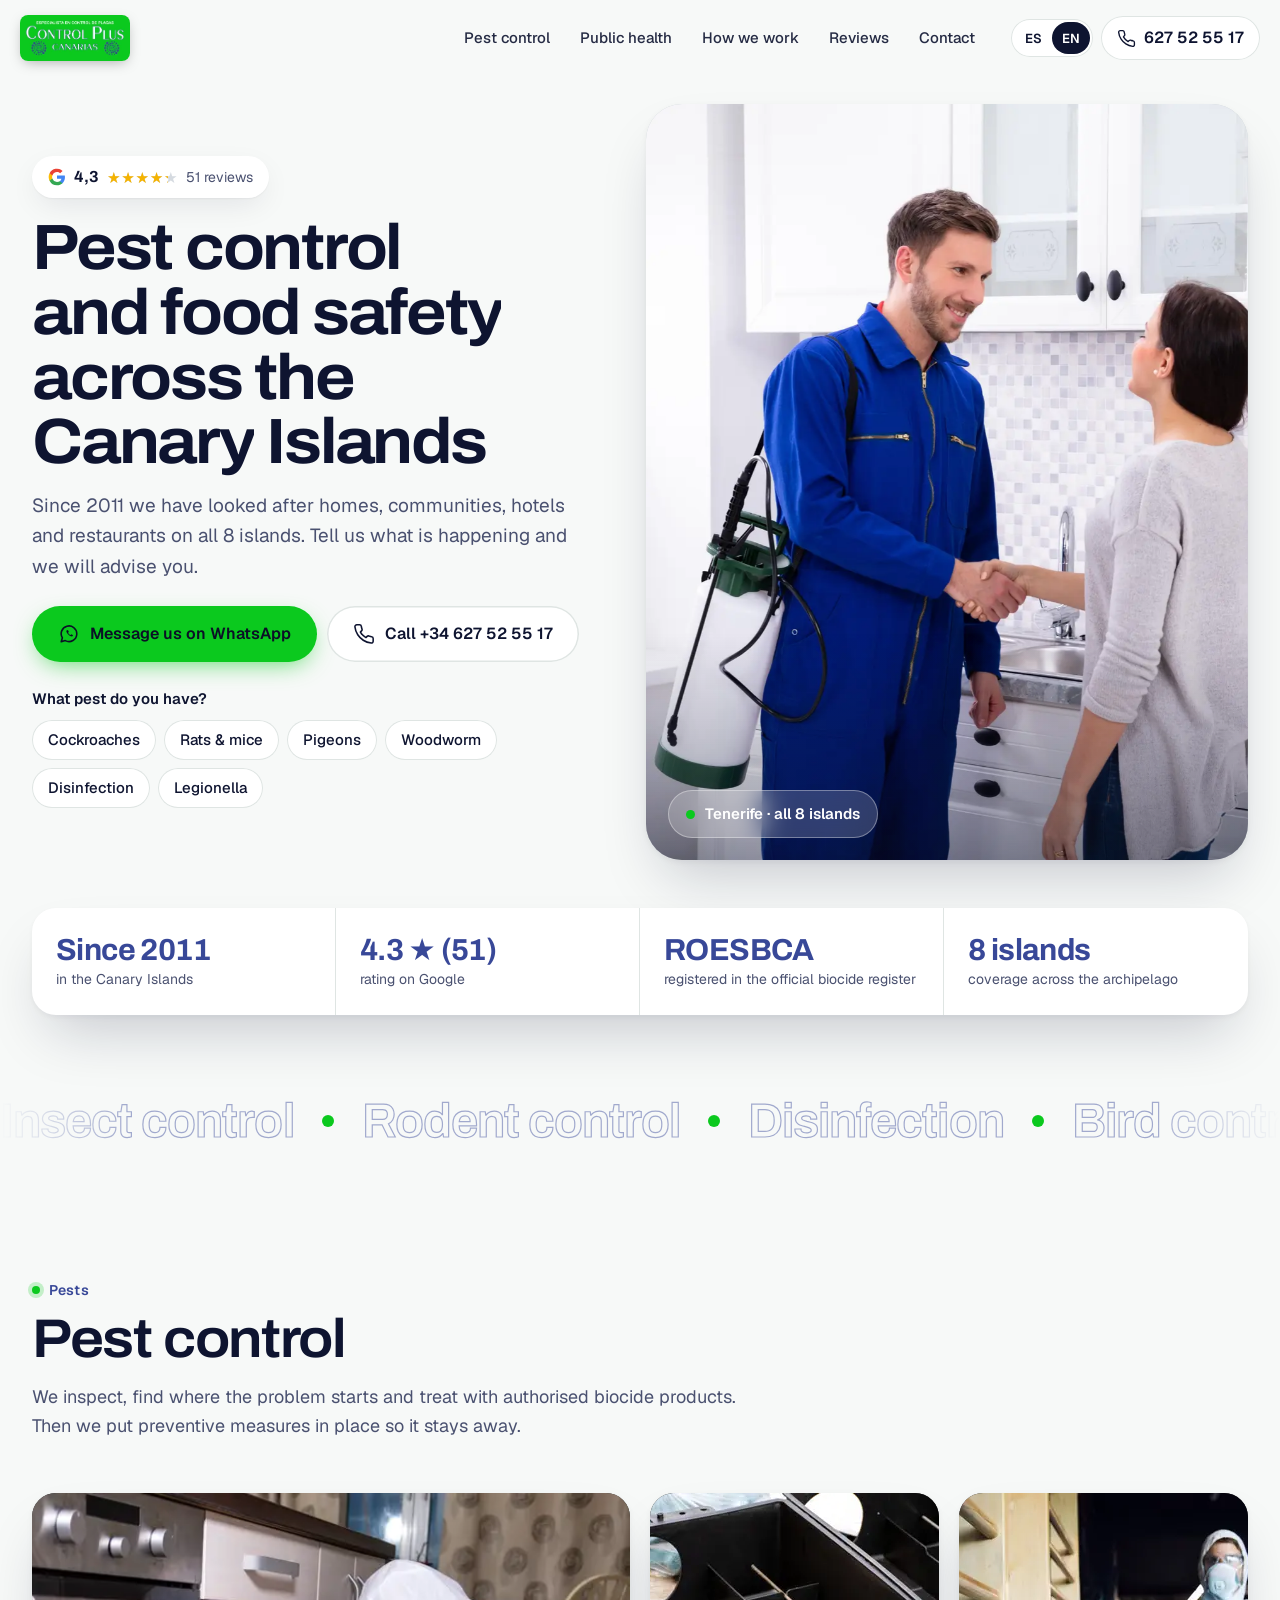
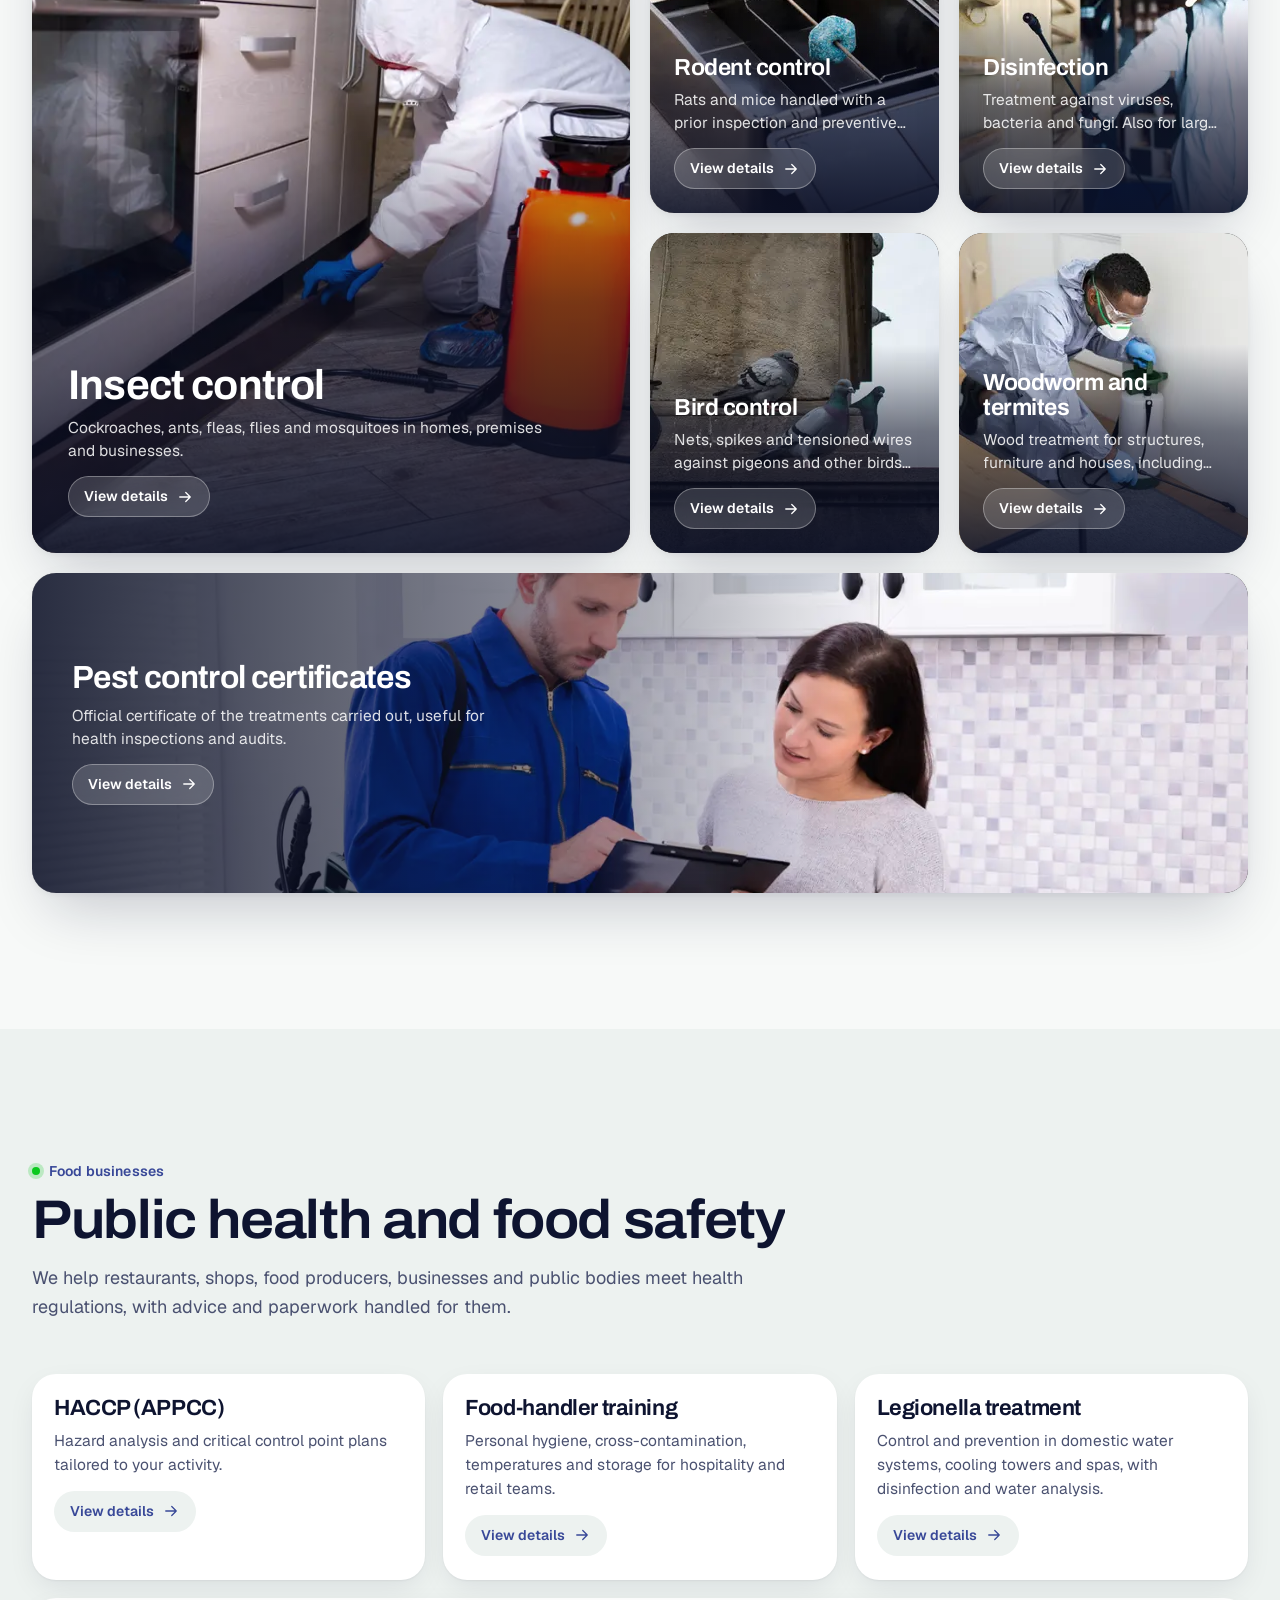
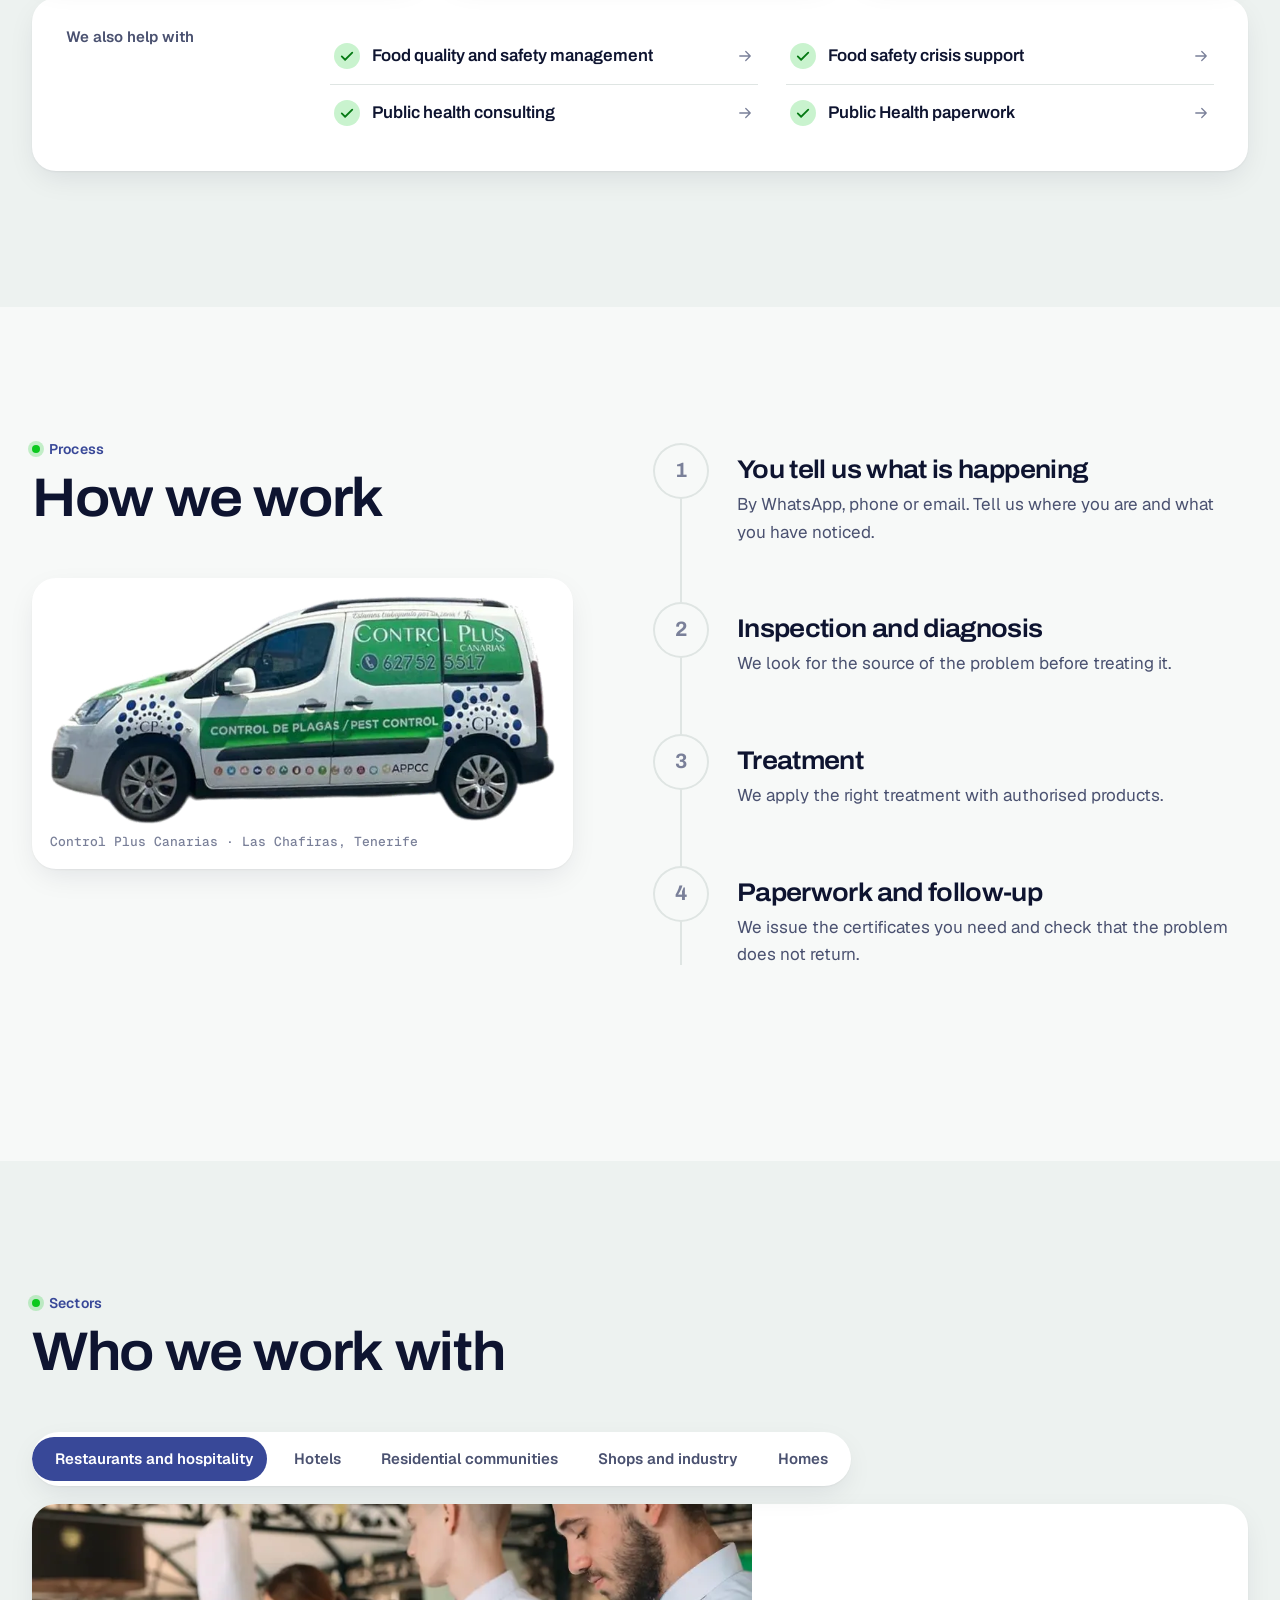
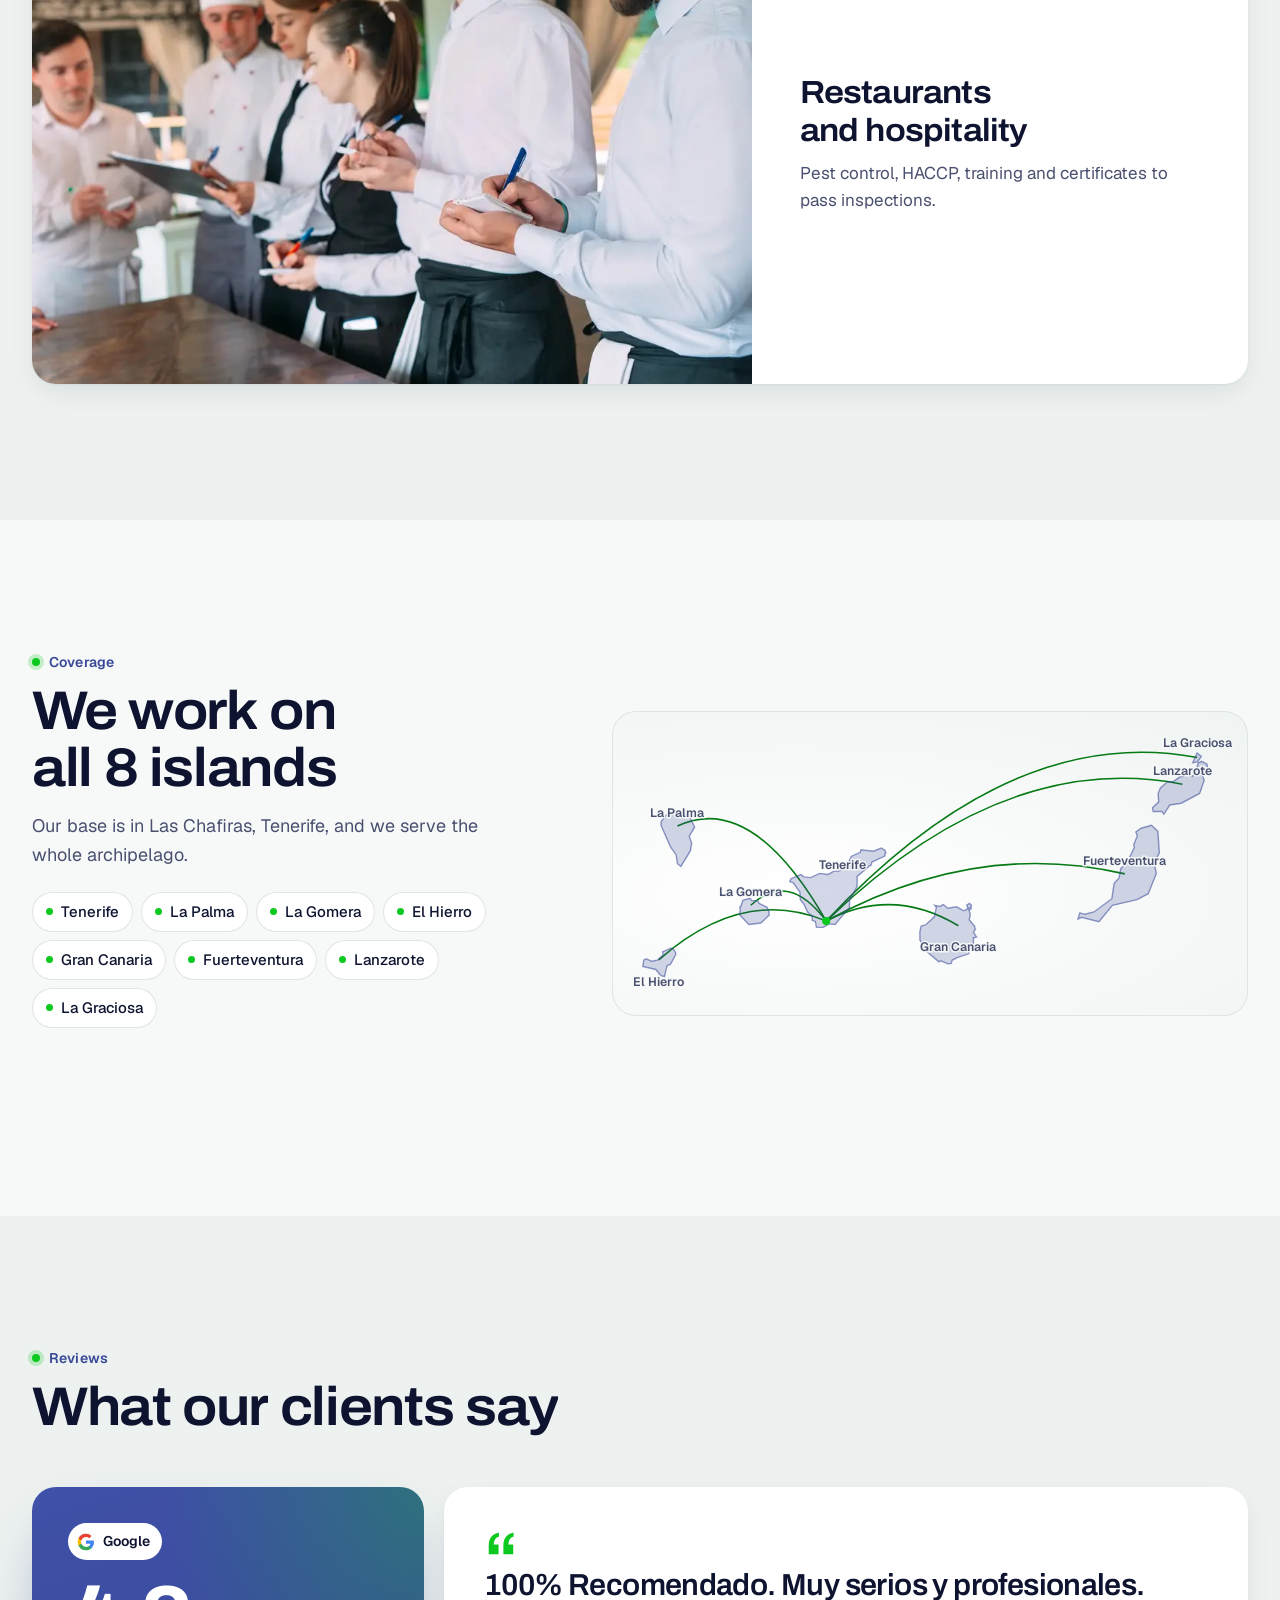
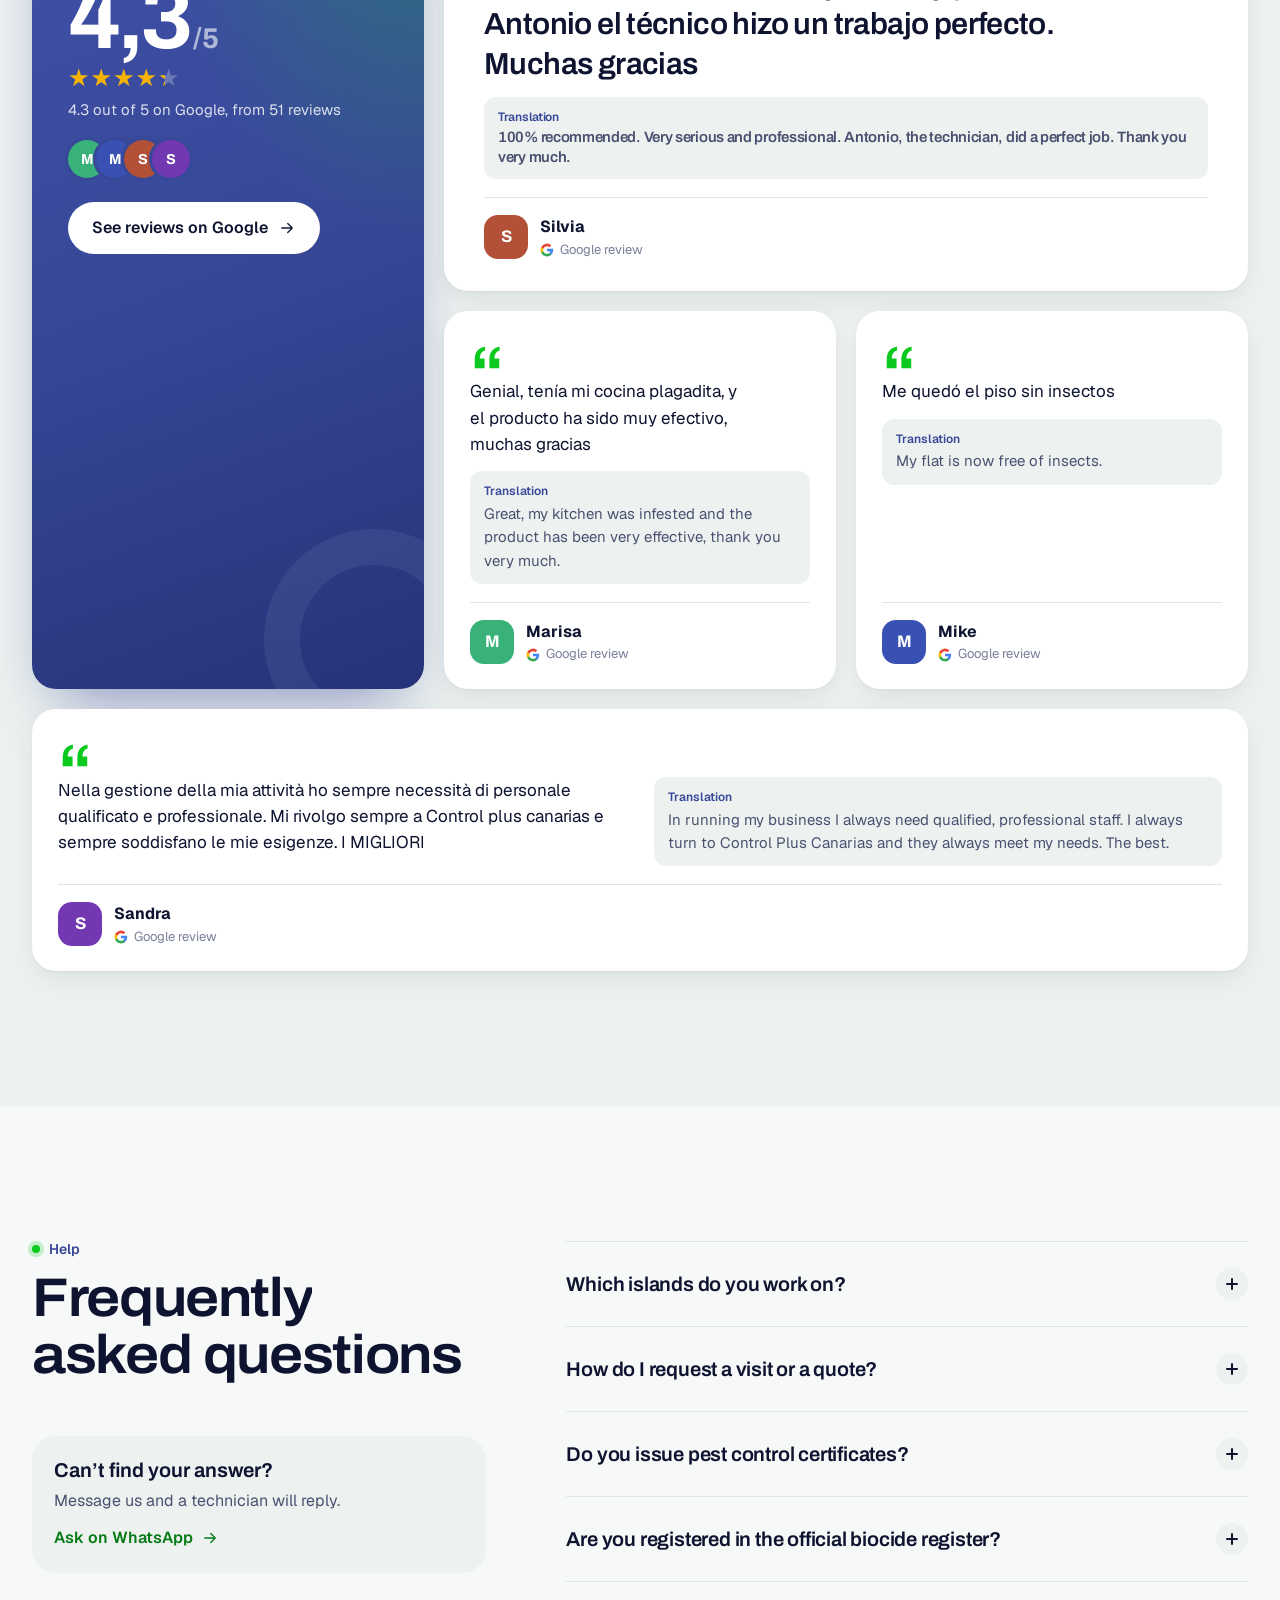
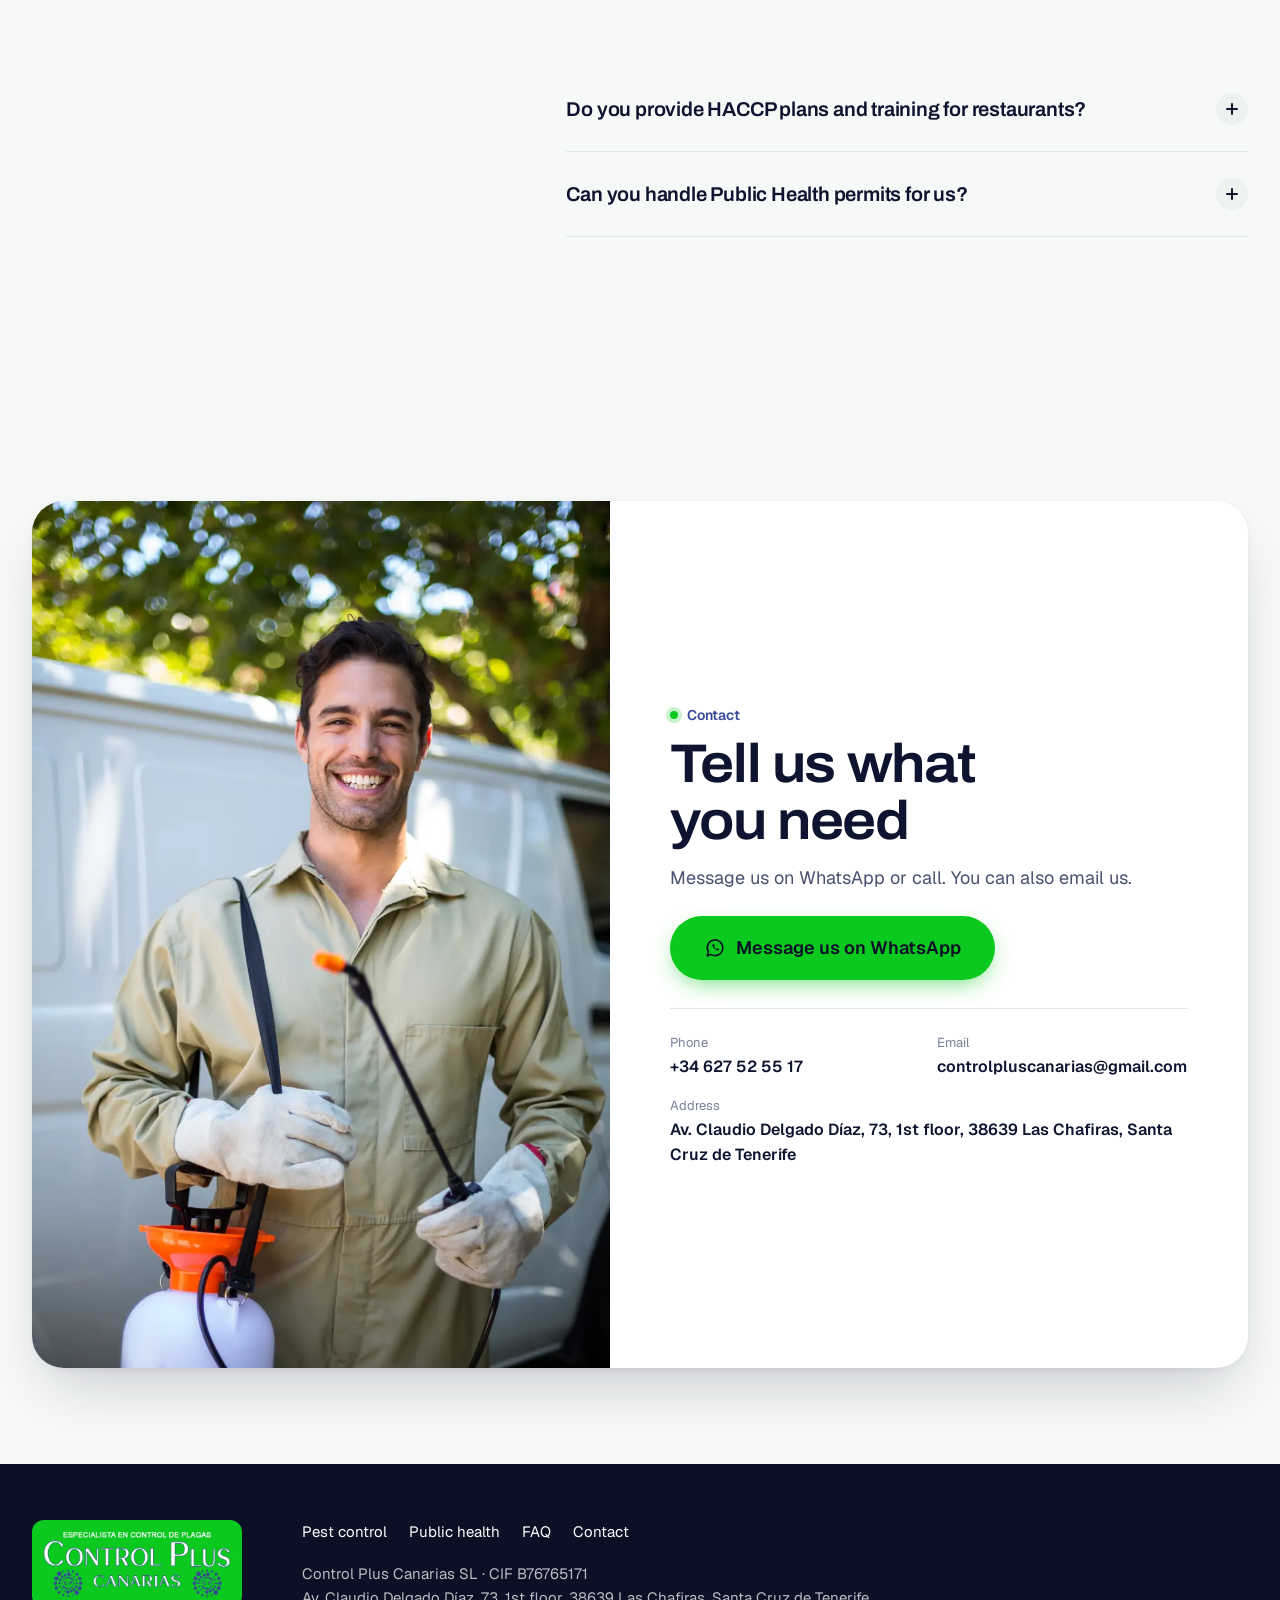
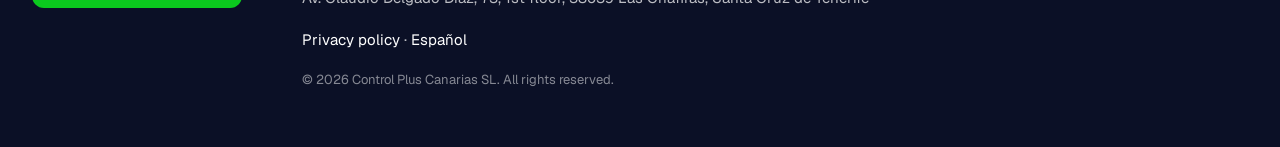
==== commit 328d534f: "Real stock photos, redesigned reviews, back-to-top button, design QA fixes Co-Authored-By: Claude Op" ====
--- a/en/index.html
+++ b/en/index.html
@@ -8,14 +8,14 @@
 <link rel="canonical" href="https://controlplus.comebientf.com/en/">
 <link rel="alternate" hreflang="es" href="https://controlplus.comebientf.com/"><link rel="alternate" hreflang="en" href="https://controlplus.comebientf.com/en/"><link rel="alternate" hreflang="x-default" href="https://controlplus.comebientf.com/">
 <meta name="theme-color" content="#FFFFFF">
-<meta property="og:type" content="website"><meta property="og:title" content="Pest control and food safety in the Canary Islands | Control Plus Canarias"><meta property="og:description" content="Pest control, HACCP, food-handler training and Legionella treatment across all 8 islands. Since 2011. Request a visit on WhatsApp or call +34 627 52 55 17."><meta property="og:image" content="https://controlplus.comebientf.com/img/p-hero-1600.webp"><meta property="og:locale" content="en_GB">
+<meta property="og:type" content="website"><meta property="og:title" content="Pest control and food safety in the Canary Islands | Control Plus Canarias"><meta property="og:description" content="Pest control, HACCP, food-handler training and Legionella treatment across all 8 islands. Since 2011. Request a visit on WhatsApp or call +34 627 52 55 17."><meta property="og:image" content="https://controlplus.comebientf.com/img/og.jpg"><meta property="og:locale" content="en_GB">
 <link rel="icon" href="/img/favicon-48.png" type="image/png"><link rel="apple-touch-icon" href="/img/favicon.png">
 <link rel="preload" href="/fonts/archivo.woff2" as="font" type="font/woff2" crossorigin>
 <link rel="preload" href="/fonts/geist.woff2" as="font" type="font/woff2" crossorigin>
-<link rel="preload" as="image" href="/video/hero2-m.jpg" fetchpriority="high">
+<link rel="preload" as="image" imagesrcset="/img/hero-480.webp 480w, /img/hero-960.webp 960w, /img/hero-1400.webp 1400w" imagesizes="(min-width:900px) 50vw, 100vw" fetchpriority="high">
 <link rel="stylesheet" href="/assets/site.css?v=2">
 <script>document.documentElement.classList.add("js")</script>
-<script type="application/ld+json">[{"@context":"https://schema.org","@type":"LocalBusiness","@id":"https://controlplus.comebientf.com/#business","name":"Control Plus Canarias","legalName":"Control Plus Canarias SL","url":"https://controlplus.comebientf.com/en/","telephone":"+34627525517","email":"controlpluscanarias@gmail.com","foundingDate":"2011","image":"https://controlplus.comebientf.com/img/p-hero-1600.webp","logo":"https://controlplus.comebientf.com/img/logo-original.webp","address":{"@type":"PostalAddress","streetAddress":"Av. Claudio Delgado Díaz, 73, 1.ª planta","postalCode":"38639","addressLocality":"Las Chafiras, San Miguel de Abona","addressRegion":"Santa Cruz de Tenerife","addressCountry":"ES"},"areaServed":["Tenerife","La Palma","La Gomera","El Hierro","Gran Canaria","Fuerteventura","Lanzarote","La Graciosa"],"aggregateRating":{"@type":"AggregateRating","ratingValue":"4.3","reviewCount":"51","bestRating":"5"}},{"@context":"https://schema.org","@type":"FAQPage","mainEntity":[{"@type":"Question","name":"Which islands do you work on?","acceptedAnswer":{"@type":"Answer","text":"All 8 Canary Islands. Our base is in Las Chafiras, Tenerife."}},{"@type":"Question","name":"How do I request a visit or a quote?","acceptedAnswer":{"@type":"Answer","text":"Message us on WhatsApp or call +34 627 52 55 17. You can also email controlpluscanarias@gmail.com."}},{"@type":"Question","name":"Do you issue pest control certificates?","acceptedAnswer":{"@type":"Answer","text":"Yes. We issue official certificates for the treatments we carry out. Food, hospitality, retail and industrial businesses subject to health inspection usually need them."}},{"@type":"Question","name":"Are you registered in the official biocide register?","acceptedAnswer":{"@type":"Answer","text":"Yes. Control Plus Canarias is registered in the Registro Oficial de Establecimientos y Servicios Biocidas de Canarias (ROESBCA)."}},{"@type":"Question","name":"Which pests do you treat?","acceptedAnswer":{"@type":"Answer","text":"Rats, mice, cockroaches, ants, fleas, flies and mosquitoes. Also pigeons and other birds, and woodworm and termites in wood."}},{"@type":"Question","name":"Do you provide HACCP plans and training for restaurants?","acceptedAnswer":{"@type":"Answer","text":"Yes. We write tailored HACCP plans and run food-handler training for hospitality, shops and food industry."}},{"@type":"Question","name":"Can you handle Public Health permits for us?","acceptedAnswer":{"@type":"Answer","text":"Yes. We manage registrations, health authorisations and prior notifications with the Dirección General de Salud Pública."}}]}]</script>
+<script type="application/ld+json">[{"@context":"https://schema.org","@type":"LocalBusiness","@id":"https://controlplus.comebientf.com/#business","name":"Control Plus Canarias","legalName":"Control Plus Canarias SL","url":"https://controlplus.comebientf.com/en/","telephone":"+34627525517","email":"controlpluscanarias@gmail.com","foundingDate":"2011","image":"https://controlplus.comebientf.com/img/og.jpg","logo":"https://controlplus.comebientf.com/img/logo-original.webp","address":{"@type":"PostalAddress","streetAddress":"Av. Claudio Delgado Díaz, 73, 1.ª planta","postalCode":"38639","addressLocality":"Las Chafiras, San Miguel de Abona","addressRegion":"Santa Cruz de Tenerife","addressCountry":"ES"},"areaServed":["Tenerife","La Palma","La Gomera","El Hierro","Gran Canaria","Fuerteventura","Lanzarote","La Graciosa"],"aggregateRating":{"@type":"AggregateRating","ratingValue":"4.3","reviewCount":"51","bestRating":"5"}},{"@context":"https://schema.org","@type":"FAQPage","mainEntity":[{"@type":"Question","name":"Which islands do you work on?","acceptedAnswer":{"@type":"Answer","text":"All 8 Canary Islands. Our base is in Las Chafiras, Tenerife."}},{"@type":"Question","name":"How do I request a visit or a quote?","acceptedAnswer":{"@type":"Answer","text":"Message us on WhatsApp or call +34 627 52 55 17. You can also email controlpluscanarias@gmail.com."}},{"@type":"Question","name":"Do you issue pest control certificates?","acceptedAnswer":{"@type":"Answer","text":"Yes. We issue official certificates for the treatments we carry out. Food, hospitality, retail and industrial businesses subject to health inspection usually need them."}},{"@type":"Question","name":"Are you registered in the official biocide register?","acceptedAnswer":{"@type":"Answer","text":"Yes. Control Plus Canarias is registered in the Registro Oficial de Establecimientos y Servicios Biocidas de Canarias (ROESBCA)."}},{"@type":"Question","name":"Which pests do you treat?","acceptedAnswer":{"@type":"Answer","text":"Rats, mice, cockroaches, ants, fleas, flies and mosquitoes. Also pigeons and other birds, and woodworm and termites in wood."}},{"@type":"Question","name":"Do you provide HACCP plans and training for restaurants?","acceptedAnswer":{"@type":"Answer","text":"Yes. We write tailored HACCP plans and run food-handler training for hospitality, shops and food industry."}},{"@type":"Question","name":"Can you handle Public Health permits for us?","acceptedAnswer":{"@type":"Answer","text":"Yes. We manage registrations, health authorisations and prior notifications with the Dirección General de Salud Pública."}}]}]</script>
 </head>
 <body>
 <a class="skip" href="#main">Skip to content</a>
@@ -34,8 +34,7 @@
 <main id="main">
 <section class="hero" id="top" aria-labelledby="h1">
   <div class="hero__media">
-    <img class="hero__poster" src="/video/hero2-m.jpg" width="720" height="1280" alt="Control Plus technician inspecting a restaurant kitchen" fetchpriority="high">
-    <video class="hero__video" muted playsinline loop preload="none" data-src="/video/hero2-m.mp4" aria-hidden="true"></video>
+    <img class="hero__poster" src="/img/hero-960.webp" srcset="/img/hero-480.webp 480w, /img/hero-960.webp 960w, /img/hero-1400.webp 1400w" sizes="(min-width:900px) 50vw, 100vw" width="960" height="1200" alt="Pest control technician greeting a client in her kitchen" fetchpriority="high">
     <span class="hero__badge"><i></i>Tenerife · all 8 islands</span>
   </div>
   <div class="wrap hero__body">
@@ -60,22 +59,22 @@
   <div class="wrap sec__head reveal"><p class="kick">Pests</p><h2 id="t-pests"><span class="w"><span style="--w:0">Pest</span></span> <span class="w"><span style="--w:1">control</span></span></h2><p class="lead">We inspect, find where the problem starts and treat with authorised biocide products. Then we put preventive measures in place so it stays away.</p></div>
   <ul class="wrap svc" role="list">
     <li class="svc__card" id="p0" style="--i:0"><button class="svc__btn spot" type="button" data-open="p0" aria-haspopup="dialog">
-      <span class="svc__img"><img class="" src="/img/p-insectos-960.webp" srcset="/img/p-insectos-480.webp 480w, /img/p-insectos-960.webp 960w, /img/p-insectos-1400.webp 1400w" sizes="(min-width:1024px) 50vw, 92vw" alt="Insect control" loading="lazy" decoding="async"></span>
+      <span class="svc__img"><img class="" src="/img/p-insectos-960.webp" srcset="/img/p-insectos-480.webp 480w, /img/p-insectos-960.webp 960w, /img/p-insectos-1400.webp 1400w" sizes="(min-width:1024px) 50vw, 92vw" alt="Insect control" style="object-position:82% 50%" loading="lazy" decoding="async"></span>
       <span class="svc__txt"><span class="svc__name">Insect control</span><span class="svc__desc">Cockroaches, ants, fleas, flies and mosquitoes in homes, premises and businesses.</span><span class="svc__more">View details <svg class="ic ic--ar" viewBox="0 0 24 24" aria-hidden="true"><path d="M5 12h14M13 6l6 6-6 6"/></svg></span></span></button></li>
     <li class="svc__card" id="p1" style="--i:1"><button class="svc__btn spot" type="button" data-open="p1" aria-haspopup="dialog">
       <span class="svc__img"><img class="" src="/img/p-roedores-960.webp" srcset="/img/p-roedores-480.webp 480w, /img/p-roedores-960.webp 960w, /img/p-roedores-1400.webp 1400w" sizes="(min-width:1024px) 25vw, 92vw" alt="Rodent control" loading="lazy" decoding="async"></span>
       <span class="svc__txt"><span class="svc__name">Rodent control</span><span class="svc__desc">Rats and mice handled with a prior inspection and preventive follow-up.</span><span class="svc__more">View details <svg class="ic ic--ar" viewBox="0 0 24 24" aria-hidden="true"><path d="M5 12h14M13 6l6 6-6 6"/></svg></span></span></button></li>
     <li class="svc__card" id="p2" style="--i:2"><button class="svc__btn spot" type="button" data-open="p2" aria-haspopup="dialog">
-      <span class="svc__img"><img class="" src="/img/p-desinfeccion-960.webp" srcset="/img/p-desinfeccion-480.webp 480w, /img/p-desinfeccion-960.webp 960w, /img/p-desinfeccion-1400.webp 1400w" sizes="(min-width:1024px) 25vw, 92vw" alt="Disinfection" loading="lazy" decoding="async"></span>
+      <span class="svc__img"><img class="" src="/img/p-desinfeccion-960.webp" srcset="/img/p-desinfeccion-480.webp 480w, /img/p-desinfeccion-960.webp 960w, /img/p-desinfeccion-1400.webp 1400w" sizes="(min-width:1024px) 25vw, 92vw" alt="Disinfection" style="object-position:62% 30%" loading="lazy" decoding="async"></span>
       <span class="svc__txt"><span class="svc__name">Disinfection</span><span class="svc__desc">Treatment against viruses, bacteria and fungi. Also for large surfaces such as warehouses, supermarkets or sports facilities, using fogging and controlled micro-diffusion.</span><span class="svc__more">View details <svg class="ic ic--ar" viewBox="0 0 24 24" aria-hidden="true"><path d="M5 12h14M13 6l6 6-6 6"/></svg></span></span></button></li>
     <li class="svc__card" id="p3" style="--i:3"><button class="svc__btn spot" type="button" data-open="p3" aria-haspopup="dialog">
-      <span class="svc__img"><img class="" src="/img/p-aves-960.webp" srcset="/img/p-aves-480.webp 480w, /img/p-aves-960.webp 960w, /img/p-aves-1400.webp 1400w" sizes="(min-width:1024px) 25vw, 92vw" alt="Bird control" loading="lazy" decoding="async"></span>
+      <span class="svc__img"><img class="" src="/img/p-aves-960.webp" srcset="/img/p-aves-480.webp 480w, /img/p-aves-960.webp 960w, /img/p-aves-1400.webp 1400w" sizes="(min-width:1024px) 25vw, 92vw" alt="Bird control" style="object-position:40% 50%" loading="lazy" decoding="async"></span>
       <span class="svc__txt"><span class="svc__name">Bird control</span><span class="svc__desc">Nets, spikes and tensioned wires against pigeons and other birds on buildings, roofs and hotels. Animals are not harmed.</span><span class="svc__more">View details <svg class="ic ic--ar" viewBox="0 0 24 24" aria-hidden="true"><path d="M5 12h14M13 6l6 6-6 6"/></svg></span></span></button></li>
     <li class="svc__card" id="p4" style="--i:4"><button class="svc__btn spot" type="button" data-open="p4" aria-haspopup="dialog">
-      <span class="svc__img"><img class="" src="/img/p-carcoma-960.webp" srcset="/img/p-carcoma-480.webp 480w, /img/p-carcoma-960.webp 960w, /img/p-carcoma-1400.webp 1400w" sizes="(min-width:1024px) 25vw, 92vw" alt="Woodworm and termites" loading="lazy" decoding="async"></span>
+      <span class="svc__img"><img class="" src="/img/p-carcoma-960.webp" srcset="/img/p-carcoma-480.webp 480w, /img/p-carcoma-960.webp 960w, /img/p-carcoma-1400.webp 1400w" sizes="(min-width:1024px) 25vw, 92vw" alt="Woodworm and termites" style="object-position:38% 40%" loading="lazy" decoding="async"></span>
       <span class="svc__txt"><span class="svc__name">Woodworm and termites</span><span class="svc__desc">Wood treatment for structures, furniture and houses, including subterranean termites.</span><span class="svc__more">View details <svg class="ic ic--ar" viewBox="0 0 24 24" aria-hidden="true"><path d="M5 12h14M13 6l6 6-6 6"/></svg></span></span></button></li>
     <li class="svc__card" id="p5" style="--i:5"><button class="svc__btn spot" type="button" data-open="p5" aria-haspopup="dialog">
-      <span class="svc__img"><img class="" src="/img/p-certificados-960.webp" srcset="/img/p-certificados-480.webp 480w, /img/p-certificados-960.webp 960w, /img/p-certificados-1400.webp 1400w" sizes="(min-width:1024px) 100vw, 92vw" alt="Pest control certificates" loading="lazy" decoding="async"></span>
+      <span class="svc__img"><img class="" src="/img/p-certificados-960.webp" srcset="/img/p-certificados-480.webp 480w, /img/p-certificados-960.webp 960w, /img/p-certificados-1400.webp 1400w" sizes="(min-width:1024px) 100vw, 92vw" alt="Pest control certificates" style="object-position:45% 30%" loading="lazy" decoding="async"></span>
       <span class="svc__txt"><span class="svc__name">Pest control certificates</span><span class="svc__desc">Official certificate of the treatments carried out, useful for health inspections and audits.</span><span class="svc__more">View details <svg class="ic ic--ar" viewBox="0 0 24 24" aria-hidden="true"><path d="M5 12h14M13 6l6 6-6 6"/></svg></span></span></button></li>
   </ul>
 </section>
@@ -85,13 +84,13 @@
     <div class="sec__head reveal"><p class="kick">Food businesses</p><h2 id="t-health"><span class="w"><span style="--w:0">Public</span></span> <span class="w"><span style="--w:1">health</span></span> <span class="w"><span style="--w:2">and</span></span> <span class="w"><span style="--w:3">food</span></span> <span class="w"><span style="--w:4">safety</span></span></h2><p class="lead">We help restaurants, shops, food producers, businesses and public bodies meet health regulations, with advice and paperwork handled for them.</p></div>
     <ul class="hl" role="list">
       <li class="hl__card reveal" id="h0" style="--i:0"><button class="spot" type="button" data-open="h0" aria-haspopup="dialog">
-        <span class="hl__img par"><img class="" src="/img/p-appcc-960.webp" srcset="/img/p-appcc-480.webp 480w, /img/p-appcc-960.webp 960w, /img/p-appcc-1400.webp 1400w" sizes="(min-width:1024px) 33vw, 92vw" alt="HACCP (APPCC)" loading="lazy" decoding="async"></span>
+        <span class="hl__img par"><img class="" src="/img/p-appcc-960.webp" srcset="/img/p-appcc-480.webp 480w, /img/p-appcc-960.webp 960w, /img/p-appcc-1400.webp 1400w" sizes="(min-width:1024px) 33vw, 92vw" alt="HACCP (APPCC)" style="object-position:55% 40%" loading="lazy" decoding="async"></span>
         <span class="hl__txt"><span class="hl__name">HACCP (APPCC)</span><span class="hl__desc">Hazard analysis and critical control point plans tailored to your activity.</span><span class="svc__more">View details <svg class="ic ic--ar" viewBox="0 0 24 24" aria-hidden="true"><path d="M5 12h14M13 6l6 6-6 6"/></svg></span></span></button></li>
       <li class="hl__card reveal" id="h1" style="--i:1"><button class="spot" type="button" data-open="h1" aria-haspopup="dialog">
-        <span class="hl__img par"><img class="" src="/img/p-formacion-960.webp" srcset="/img/p-formacion-480.webp 480w, /img/p-formacion-960.webp 960w, /img/p-formacion-1400.webp 1400w" sizes="(min-width:1024px) 33vw, 92vw" alt="Food-handler training" loading="lazy" decoding="async"></span>
+        <span class="hl__img par"><img class="" src="/img/p-formacion-960.webp" srcset="/img/p-formacion-480.webp 480w, /img/p-formacion-960.webp 960w, /img/p-formacion-1400.webp 1400w" sizes="(min-width:1024px) 33vw, 92vw" alt="Food-handler training" style="object-position:60% 40%" loading="lazy" decoding="async"></span>
         <span class="hl__txt"><span class="hl__name">Food-handler training</span><span class="hl__desc">Personal hygiene, cross-contamination, temperatures and storage for hospitality and retail teams.</span><span class="svc__more">View details <svg class="ic ic--ar" viewBox="0 0 24 24" aria-hidden="true"><path d="M5 12h14M13 6l6 6-6 6"/></svg></span></span></button></li>
       <li class="hl__card reveal" id="h2" style="--i:2"><button class="spot" type="button" data-open="h2" aria-haspopup="dialog">
-        <span class="hl__img par"><img class="" src="/img/p-legionella-960.webp" srcset="/img/p-legionella-480.webp 480w, /img/p-legionella-960.webp 960w, /img/p-legionella-1400.webp 1400w" sizes="(min-width:1024px) 33vw, 92vw" alt="Legionella treatment" loading="lazy" decoding="async"></span>
+        <span class="hl__img par"><img class="" src="/img/p-legionella-960.webp" srcset="/img/p-legionella-480.webp 480w, /img/p-legionella-960.webp 960w, /img/p-legionella-1400.webp 1400w" sizes="(min-width:1024px) 33vw, 92vw" alt="Legionella treatment" style="object-position:60% 50%" loading="lazy" decoding="async"></span>
         <span class="hl__txt"><span class="hl__name">Legionella treatment</span><span class="hl__desc">Control and prevention in domestic water systems, cooling towers and spas, with disinfection and water analysis.</span><span class="svc__more">View details <svg class="ic ic--ar" viewBox="0 0 24 24" aria-hidden="true"><path d="M5 12h14M13 6l6 6-6 6"/></svg></span></span></button></li>
     </ul>
     <div class="more reveal"><p class="more__t">We also help with</p><ul role="list"><li id="h3"><button type="button" data-open="h3" aria-haspopup="dialog"><svg class="ic" viewBox="0 0 24 24" aria-hidden="true"><path d="M5 12.5l4.5 4.5L19 7.5"/></svg><span>Food quality and safety management</span><svg class="ic ic--ar" viewBox="0 0 24 24" aria-hidden="true"><path d="M5 12h14M13 6l6 6-6 6"/></svg></button></li><li id="h4"><button type="button" data-open="h4" aria-haspopup="dialog"><svg class="ic" viewBox="0 0 24 24" aria-hidden="true"><path d="M5 12.5l4.5 4.5L19 7.5"/></svg><span>Food safety crisis support</span><svg class="ic ic--ar" viewBox="0 0 24 24" aria-hidden="true"><path d="M5 12h14M13 6l6 6-6 6"/></svg></button></li><li id="h5"><button type="button" data-open="h5" aria-haspopup="dialog"><svg class="ic" viewBox="0 0 24 24" aria-hidden="true"><path d="M5 12.5l4.5 4.5L19 7.5"/></svg><span>Public health consulting</span><svg class="ic ic--ar" viewBox="0 0 24 24" aria-hidden="true"><path d="M5 12h14M13 6l6 6-6 6"/></svg></button></li><li id="h6"><button type="button" data-open="h6" aria-haspopup="dialog"><svg class="ic" viewBox="0 0 24 24" aria-hidden="true"><path d="M5 12.5l4.5 4.5L19 7.5"/></svg><span>Public Health paperwork</span><svg class="ic ic--ar" viewBox="0 0 24 24" aria-hidden="true"><path d="M5 12h14M13 6l6 6-6 6"/></svg></button></li></ul></div>
@@ -119,7 +118,7 @@
     <div class="sectors reveal">
       <div class="tabs" role="tablist" aria-label="Who we work with"><button role="tab" id="tab-0" aria-controls="pan-0" aria-selected="true" tabindex="0">Restaurants and hospitality</button><button role="tab" id="tab-1" aria-controls="pan-1" aria-selected="false" tabindex="-1">Hotels</button><button role="tab" id="tab-2" aria-controls="pan-2" aria-selected="false" tabindex="-1">Residential communities</button><button role="tab" id="tab-3" aria-controls="pan-3" aria-selected="false" tabindex="-1">Shops and industry</button><button role="tab" id="tab-4" aria-controls="pan-4" aria-selected="false" tabindex="-1">Homes</button><i class="tabs__ind" aria-hidden="true"></i></div>
       <div class="pans"><div class="pan" role="tabpanel" id="pan-0" aria-labelledby="tab-0" >
-        <figure class="pan__img"><img class="" src="/img/p-certificados-960.webp" srcset="/img/p-certificados-480.webp 480w, /img/p-certificados-960.webp 960w, /img/p-certificados-1400.webp 1400w" sizes="(min-width:1024px) 60vw, 92vw" alt="Restaurants and hospitality" loading="lazy" decoding="async"></figure>
+        <figure class="pan__img"><img class="" src="/img/p-formacion-960.webp" srcset="/img/p-formacion-480.webp 480w, /img/p-formacion-960.webp 960w, /img/p-formacion-1400.webp 1400w" sizes="(min-width:1024px) 60vw, 92vw" alt="Restaurants and hospitality" style="object-position:60% 40%" loading="lazy" decoding="async"></figure>
         <div class="pan__txt"><h3>Restaurants and hospitality</h3><p>Pest control, HACCP, training and certificates to pass inspections.</p></div></div><div class="pan" role="tabpanel" id="pan-1" aria-labelledby="tab-1" hidden>
         <figure class="pan__img"><img class="" src="/img/p-hotel-960.webp" srcset="/img/p-hotel-480.webp 480w, /img/p-hotel-960.webp 960w, /img/p-hotel-1400.webp 1400w" sizes="(min-width:1024px) 60vw, 92vw" alt="Hotels" loading="lazy" decoding="async"></figure>
         <div class="pan__txt"><h3>Hotels</h3><p>Pests, birds, disinfection and Legionella in accommodation facilities.</p></div></div><div class="pan" role="tabpanel" id="pan-2" aria-labelledby="tab-2" hidden>
@@ -147,18 +146,19 @@
 <section class="sec sec--tint" id="opiniones" aria-labelledby="t-rev">
   <div class="wrap">
     <div class="sec__head reveal"><p class="kick">Reviews</p><h2 id="t-rev"><span class="w"><span style="--w:0">What</span></span> <span class="w"><span style="--w:1">our</span></span> <span class="w"><span style="--w:2">clients</span></span> <span class="w"><span style="--w:3">say</span></span></h2></div>
-    <figure class="quote"><blockquote><p class="quote__p" lang="es"><span>100%</span> <span>Recomendado.</span> <span>Muy</span> <span>serios</span> <span>y</span> <span>profesionales.</span> <span>Antonio</span> <span>el</span> <span>técnico</span> <span>hizo</span> <span>un</span> <span>trabajo</span> <span>perfecto.</span> <span>Muchas</span> <span>gracias</span></p></blockquote><figcaption><span class="rv__av" style="--h:12">S</span>Silvia · <svg class="g" viewBox="0 0 24 24" aria-hidden="true"><path fill="#4285F4" d="M22.6 12.2c0-.8-.1-1.5-.2-2.2H12v4.2h5.9a5 5 0 0 1-2.2 3.3v2.7h3.6c2.1-1.9 3.3-4.8 3.3-8z"/><path fill="#34A853" d="M12 23c3 0 5.5-1 7.3-2.7l-3.6-2.8c-1 .7-2.2 1-3.7 1-2.9 0-5.3-1.9-6.2-4.5H2.1v2.9A11 11 0 0 0 12 23z"/><path fill="#FBBC05" d="M5.8 14a6.6 6.6 0 0 1 0-4.2V7H2.1a11 11 0 0 0 0 9.9z"/><path fill="#EA4335" d="M12 5.4c1.6 0 3.1.6 4.2 1.7l3.2-3.2A11 11 0 0 0 2.1 7l3.7 2.9C6.7 7.3 9.1 5.4 12 5.4z"/></svg> Google review</figcaption></figure>
-    <div class="revs">
-      <div class="score reveal"><svg class="g" viewBox="0 0 24 24" aria-hidden="true"><path fill="#4285F4" d="M22.6 12.2c0-.8-.1-1.5-.2-2.2H12v4.2h5.9a5 5 0 0 1-2.2 3.3v2.7h3.6c2.1-1.9 3.3-4.8 3.3-8z"/><path fill="#34A853" d="M12 23c3 0 5.5-1 7.3-2.7l-3.6-2.8c-1 .7-2.2 1-3.7 1-2.9 0-5.3-1.9-6.2-4.5H2.1v2.9A11 11 0 0 0 12 23z"/><path fill="#FBBC05" d="M5.8 14a6.6 6.6 0 0 1 0-4.2V7H2.1a11 11 0 0 0 0 9.9z"/><path fill="#EA4335" d="M12 5.4c1.6 0 3.1.6 4.2 1.7l3.2-3.2A11 11 0 0 0 2.1 7l3.7 2.9C6.7 7.3 9.1 5.4 12 5.4z"/></svg><p class="score__n">4,3</p><span class="stars" aria-hidden="true"><span>★★★★★</span><span class="stars__on" style="width:86%">★★★★★</span></span><p>4.3 out of 5 on Google, from 51 reviews</p><a class="btn btn--line" href="https://www.google.com/maps/search/?api=1&query=Control%20Plus%20Canarias%2C%20Av.%20Claudio%20Delgado%20D%C3%ADaz%2073%2C%20Las%20Chafiras" target="_blank" rel="noopener">See reviews on Google <svg class="ic ic--ar" viewBox="0 0 24 24" aria-hidden="true"><path d="M5 12h14M13 6l6 6-6 6"/></svg></a></div>
-      <div class="marq" tabindex="0" aria-label="What our clients say"><ul class="marq__row" role="list"><li class="rv"><div class="rv__top"><span class="rv__av" style="--h:152">M</span><span><strong>Marisa</strong><small><svg class="g" viewBox="0 0 24 24" aria-hidden="true"><path fill="#4285F4" d="M22.6 12.2c0-.8-.1-1.5-.2-2.2H12v4.2h5.9a5 5 0 0 1-2.2 3.3v2.7h3.6c2.1-1.9 3.3-4.8 3.3-8z"/><path fill="#34A853" d="M12 23c3 0 5.5-1 7.3-2.7l-3.6-2.8c-1 .7-2.2 1-3.7 1-2.9 0-5.3-1.9-6.2-4.5H2.1v2.9A11 11 0 0 0 12 23z"/><path fill="#FBBC05" d="M5.8 14a6.6 6.6 0 0 1 0-4.2V7H2.1a11 11 0 0 0 0 9.9z"/><path fill="#EA4335" d="M12 5.4c1.6 0 3.1.6 4.2 1.7l3.2-3.2A11 11 0 0 0 2.1 7l3.7 2.9C6.7 7.3 9.1 5.4 12 5.4z"/></svg>Google review</small></span></div>
-      <p lang="es">“Genial, tenía mi cocina plagadita, y el producto ha sido muy efectivo, muchas gracias”</p><p class="rv__tr"><span>Translation:</span> Great, my kitchen was infested and the product has been very effective, thank you very much.</p></li><li class="rv"><div class="rv__top"><span class="rv__av" style="--h:228">M</span><span><strong>Mike</strong><small><svg class="g" viewBox="0 0 24 24" aria-hidden="true"><path fill="#4285F4" d="M22.6 12.2c0-.8-.1-1.5-.2-2.2H12v4.2h5.9a5 5 0 0 1-2.2 3.3v2.7h3.6c2.1-1.9 3.3-4.8 3.3-8z"/><path fill="#34A853" d="M12 23c3 0 5.5-1 7.3-2.7l-3.6-2.8c-1 .7-2.2 1-3.7 1-2.9 0-5.3-1.9-6.2-4.5H2.1v2.9A11 11 0 0 0 12 23z"/><path fill="#FBBC05" d="M5.8 14a6.6 6.6 0 0 1 0-4.2V7H2.1a11 11 0 0 0 0 9.9z"/><path fill="#EA4335" d="M12 5.4c1.6 0 3.1.6 4.2 1.7l3.2-3.2A11 11 0 0 0 2.1 7l3.7 2.9C6.7 7.3 9.1 5.4 12 5.4z"/></svg>Google review</small></span></div>
-      <p lang="es">“Me quedó el piso sin insectos”</p><p class="rv__tr"><span>Translation:</span> My flat is now free of insects.</p></li><li class="rv"><div class="rv__top"><span class="rv__av" style="--h:12">S</span><span><strong>Silvia</strong><small><svg class="g" viewBox="0 0 24 24" aria-hidden="true"><path fill="#4285F4" d="M22.6 12.2c0-.8-.1-1.5-.2-2.2H12v4.2h5.9a5 5 0 0 1-2.2 3.3v2.7h3.6c2.1-1.9 3.3-4.8 3.3-8z"/><path fill="#34A853" d="M12 23c3 0 5.5-1 7.3-2.7l-3.6-2.8c-1 .7-2.2 1-3.7 1-2.9 0-5.3-1.9-6.2-4.5H2.1v2.9A11 11 0 0 0 12 23z"/><path fill="#FBBC05" d="M5.8 14a6.6 6.6 0 0 1 0-4.2V7H2.1a11 11 0 0 0 0 9.9z"/><path fill="#EA4335" d="M12 5.4c1.6 0 3.1.6 4.2 1.7l3.2-3.2A11 11 0 0 0 2.1 7l3.7 2.9C6.7 7.3 9.1 5.4 12 5.4z"/></svg>Google review</small></span></div>
-      <p lang="es">“100% Recomendado. Muy serios y profesionales. Antonio el técnico hizo un trabajo perfecto. Muchas gracias”</p><p class="rv__tr"><span>Translation:</span> 100% recommended. Very serious and professional. Antonio, the technician, did a perfect job. Thank you very much.</p></li><li class="rv"><div class="rv__top"><span class="rv__av" style="--h:268">S</span><span><strong>Sandra</strong><small><svg class="g" viewBox="0 0 24 24" aria-hidden="true"><path fill="#4285F4" d="M22.6 12.2c0-.8-.1-1.5-.2-2.2H12v4.2h5.9a5 5 0 0 1-2.2 3.3v2.7h3.6c2.1-1.9 3.3-4.8 3.3-8z"/><path fill="#34A853" d="M12 23c3 0 5.5-1 7.3-2.7l-3.6-2.8c-1 .7-2.2 1-3.7 1-2.9 0-5.3-1.9-6.2-4.5H2.1v2.9A11 11 0 0 0 12 23z"/><path fill="#FBBC05" d="M5.8 14a6.6 6.6 0 0 1 0-4.2V7H2.1a11 11 0 0 0 0 9.9z"/><path fill="#EA4335" d="M12 5.4c1.6 0 3.1.6 4.2 1.7l3.2-3.2A11 11 0 0 0 2.1 7l3.7 2.9C6.7 7.3 9.1 5.4 12 5.4z"/></svg>Google review</small></span></div>
-      <p lang="it">“Nella gestione della mia attività ho sempre necessità di personale qualificato e professionale. Mi rivolgo sempre a Control plus canarias e sempre soddisfano le mie esigenze. I MIGLIORI”</p><p class="rv__tr"><span>Translation:</span> In running my business I always need qualified, professional staff. I always turn to Control Plus Canarias and they always meet my needs. The best.</p></li><li class="rv" aria-hidden="true"><div class="rv__top"><span class="rv__av" style="--h:152">M</span><span><strong>Marisa</strong><small><svg class="g" viewBox="0 0 24 24" aria-hidden="true"><path fill="#4285F4" d="M22.6 12.2c0-.8-.1-1.5-.2-2.2H12v4.2h5.9a5 5 0 0 1-2.2 3.3v2.7h3.6c2.1-1.9 3.3-4.8 3.3-8z"/><path fill="#34A853" d="M12 23c3 0 5.5-1 7.3-2.7l-3.6-2.8c-1 .7-2.2 1-3.7 1-2.9 0-5.3-1.9-6.2-4.5H2.1v2.9A11 11 0 0 0 12 23z"/><path fill="#FBBC05" d="M5.8 14a6.6 6.6 0 0 1 0-4.2V7H2.1a11 11 0 0 0 0 9.9z"/><path fill="#EA4335" d="M12 5.4c1.6 0 3.1.6 4.2 1.7l3.2-3.2A11 11 0 0 0 2.1 7l3.7 2.9C6.7 7.3 9.1 5.4 12 5.4z"/></svg>Google review</small></span></div>
-      <p lang="es">“Genial, tenía mi cocina plagadita, y el producto ha sido muy efectivo, muchas gracias”</p><p class="rv__tr"><span>Translation:</span> Great, my kitchen was infested and the product has been very effective, thank you very much.</p></li><li class="rv" aria-hidden="true"><div class="rv__top"><span class="rv__av" style="--h:228">M</span><span><strong>Mike</strong><small><svg class="g" viewBox="0 0 24 24" aria-hidden="true"><path fill="#4285F4" d="M22.6 12.2c0-.8-.1-1.5-.2-2.2H12v4.2h5.9a5 5 0 0 1-2.2 3.3v2.7h3.6c2.1-1.9 3.3-4.8 3.3-8z"/><path fill="#34A853" d="M12 23c3 0 5.5-1 7.3-2.7l-3.6-2.8c-1 .7-2.2 1-3.7 1-2.9 0-5.3-1.9-6.2-4.5H2.1v2.9A11 11 0 0 0 12 23z"/><path fill="#FBBC05" d="M5.8 14a6.6 6.6 0 0 1 0-4.2V7H2.1a11 11 0 0 0 0 9.9z"/><path fill="#EA4335" d="M12 5.4c1.6 0 3.1.6 4.2 1.7l3.2-3.2A11 11 0 0 0 2.1 7l3.7 2.9C6.7 7.3 9.1 5.4 12 5.4z"/></svg>Google review</small></span></div>
-      <p lang="es">“Me quedó el piso sin insectos”</p><p class="rv__tr"><span>Translation:</span> My flat is now free of insects.</p></li><li class="rv" aria-hidden="true"><div class="rv__top"><span class="rv__av" style="--h:12">S</span><span><strong>Silvia</strong><small><svg class="g" viewBox="0 0 24 24" aria-hidden="true"><path fill="#4285F4" d="M22.6 12.2c0-.8-.1-1.5-.2-2.2H12v4.2h5.9a5 5 0 0 1-2.2 3.3v2.7h3.6c2.1-1.9 3.3-4.8 3.3-8z"/><path fill="#34A853" d="M12 23c3 0 5.5-1 7.3-2.7l-3.6-2.8c-1 .7-2.2 1-3.7 1-2.9 0-5.3-1.9-6.2-4.5H2.1v2.9A11 11 0 0 0 12 23z"/><path fill="#FBBC05" d="M5.8 14a6.6 6.6 0 0 1 0-4.2V7H2.1a11 11 0 0 0 0 9.9z"/><path fill="#EA4335" d="M12 5.4c1.6 0 3.1.6 4.2 1.7l3.2-3.2A11 11 0 0 0 2.1 7l3.7 2.9C6.7 7.3 9.1 5.4 12 5.4z"/></svg>Google review</small></span></div>
-      <p lang="es">“100% Recomendado. Muy serios y profesionales. Antonio el técnico hizo un trabajo perfecto. Muchas gracias”</p><p class="rv__tr"><span>Translation:</span> 100% recommended. Very serious and professional. Antonio, the technician, did a perfect job. Thank you very much.</p></li><li class="rv" aria-hidden="true"><div class="rv__top"><span class="rv__av" style="--h:268">S</span><span><strong>Sandra</strong><small><svg class="g" viewBox="0 0 24 24" aria-hidden="true"><path fill="#4285F4" d="M22.6 12.2c0-.8-.1-1.5-.2-2.2H12v4.2h5.9a5 5 0 0 1-2.2 3.3v2.7h3.6c2.1-1.9 3.3-4.8 3.3-8z"/><path fill="#34A853" d="M12 23c3 0 5.5-1 7.3-2.7l-3.6-2.8c-1 .7-2.2 1-3.7 1-2.9 0-5.3-1.9-6.2-4.5H2.1v2.9A11 11 0 0 0 12 23z"/><path fill="#FBBC05" d="M5.8 14a6.6 6.6 0 0 1 0-4.2V7H2.1a11 11 0 0 0 0 9.9z"/><path fill="#EA4335" d="M12 5.4c1.6 0 3.1.6 4.2 1.7l3.2-3.2A11 11 0 0 0 2.1 7l3.7 2.9C6.7 7.3 9.1 5.4 12 5.4z"/></svg>Google review</small></span></div>
-      <p lang="it">“Nella gestione della mia attività ho sempre necessità di personale qualificato e professionale. Mi rivolgo sempre a Control plus canarias e sempre soddisfano le mie esigenze. I MIGLIORI”</p><p class="rv__tr"><span>Translation:</span> In running my business I always need qualified, professional staff. I always turn to Control Plus Canarias and they always meet my needs. The best.</p></li></ul></div>
+    <div class="rvg">
+      <aside class="score reveal"><p class="score__g"><svg class="g" viewBox="0 0 24 24" aria-hidden="true"><path fill="#4285F4" d="M22.6 12.2c0-.8-.1-1.5-.2-2.2H12v4.2h5.9a5 5 0 0 1-2.2 3.3v2.7h3.6c2.1-1.9 3.3-4.8 3.3-8z"/><path fill="#34A853" d="M12 23c3 0 5.5-1 7.3-2.7l-3.6-2.8c-1 .7-2.2 1-3.7 1-2.9 0-5.3-1.9-6.2-4.5H2.1v2.9A11 11 0 0 0 12 23z"/><path fill="#FBBC05" d="M5.8 14a6.6 6.6 0 0 1 0-4.2V7H2.1a11 11 0 0 0 0 9.9z"/><path fill="#EA4335" d="M12 5.4c1.6 0 3.1.6 4.2 1.7l3.2-3.2A11 11 0 0 0 2.1 7l3.7 2.9C6.7 7.3 9.1 5.4 12 5.4z"/></svg><span>Google</span></p><p class="score__n">4,3<small>/5</small></p><span class="stars" aria-hidden="true"><span>★★★★★</span><span class="stars__on" style="width:86%">★★★★★</span></span><p class="score__t">4.3 out of 5 on Google, from 51 reviews</p>
+        <p class="score__faces" aria-hidden="true"><span class="rv__av" style="--h:152">M</span><span class="rv__av" style="--h:228">M</span><span class="rv__av" style="--h:12">S</span><span class="rv__av" style="--h:268">S</span></p>
+        <a class="btn btn--white" href="https://www.google.com/maps/search/?api=1&query=Control%20Plus%20Canarias%2C%20Av.%20Claudio%20Delgado%20D%C3%ADaz%2073%2C%20Las%20Chafiras" target="_blank" rel="noopener">See reviews on Google <svg class="ic ic--ar" viewBox="0 0 24 24" aria-hidden="true"><path d="M5 12h14M13 6l6 6-6 6"/></svg></a></aside>
+      <figure class="rv reveal rv--big" style="--i:2"><span class="rv__q" aria-hidden="true">“</span>
+      <blockquote><p lang="es">100% Recomendado. Muy serios y profesionales. Antonio el técnico hizo un trabajo perfecto. Muchas gracias</p><p class="rv__tr"><span>Translation</span>100% recommended. Very serious and professional. Antonio, the technician, did a perfect job. Thank you very much.</p></blockquote>
+      <figcaption><span class="rv__av" style="--h:12">S</span><span><strong>Silvia</strong><small><svg class="g" viewBox="0 0 24 24" aria-hidden="true"><path fill="#4285F4" d="M22.6 12.2c0-.8-.1-1.5-.2-2.2H12v4.2h5.9a5 5 0 0 1-2.2 3.3v2.7h3.6c2.1-1.9 3.3-4.8 3.3-8z"/><path fill="#34A853" d="M12 23c3 0 5.5-1 7.3-2.7l-3.6-2.8c-1 .7-2.2 1-3.7 1-2.9 0-5.3-1.9-6.2-4.5H2.1v2.9A11 11 0 0 0 12 23z"/><path fill="#FBBC05" d="M5.8 14a6.6 6.6 0 0 1 0-4.2V7H2.1a11 11 0 0 0 0 9.9z"/><path fill="#EA4335" d="M12 5.4c1.6 0 3.1.6 4.2 1.7l3.2-3.2A11 11 0 0 0 2.1 7l3.7 2.9C6.7 7.3 9.1 5.4 12 5.4z"/></svg>Google review</small></span></figcaption></figure><figure class="rv reveal " style="--i:0"><span class="rv__q" aria-hidden="true">“</span>
+      <blockquote><p lang="es">Genial, tenía mi cocina plagadita, y el producto ha sido muy efectivo, muchas gracias</p><p class="rv__tr"><span>Translation</span>Great, my kitchen was infested and the product has been very effective, thank you very much.</p></blockquote>
+      <figcaption><span class="rv__av" style="--h:152">M</span><span><strong>Marisa</strong><small><svg class="g" viewBox="0 0 24 24" aria-hidden="true"><path fill="#4285F4" d="M22.6 12.2c0-.8-.1-1.5-.2-2.2H12v4.2h5.9a5 5 0 0 1-2.2 3.3v2.7h3.6c2.1-1.9 3.3-4.8 3.3-8z"/><path fill="#34A853" d="M12 23c3 0 5.5-1 7.3-2.7l-3.6-2.8c-1 .7-2.2 1-3.7 1-2.9 0-5.3-1.9-6.2-4.5H2.1v2.9A11 11 0 0 0 12 23z"/><path fill="#FBBC05" d="M5.8 14a6.6 6.6 0 0 1 0-4.2V7H2.1a11 11 0 0 0 0 9.9z"/><path fill="#EA4335" d="M12 5.4c1.6 0 3.1.6 4.2 1.7l3.2-3.2A11 11 0 0 0 2.1 7l3.7 2.9C6.7 7.3 9.1 5.4 12 5.4z"/></svg>Google review</small></span></figcaption></figure><figure class="rv reveal " style="--i:1"><span class="rv__q" aria-hidden="true">“</span>
+      <blockquote><p lang="es">Me quedó el piso sin insectos</p><p class="rv__tr"><span>Translation</span>My flat is now free of insects.</p></blockquote>
+      <figcaption><span class="rv__av" style="--h:228">M</span><span><strong>Mike</strong><small><svg class="g" viewBox="0 0 24 24" aria-hidden="true"><path fill="#4285F4" d="M22.6 12.2c0-.8-.1-1.5-.2-2.2H12v4.2h5.9a5 5 0 0 1-2.2 3.3v2.7h3.6c2.1-1.9 3.3-4.8 3.3-8z"/><path fill="#34A853" d="M12 23c3 0 5.5-1 7.3-2.7l-3.6-2.8c-1 .7-2.2 1-3.7 1-2.9 0-5.3-1.9-6.2-4.5H2.1v2.9A11 11 0 0 0 12 23z"/><path fill="#FBBC05" d="M5.8 14a6.6 6.6 0 0 1 0-4.2V7H2.1a11 11 0 0 0 0 9.9z"/><path fill="#EA4335" d="M12 5.4c1.6 0 3.1.6 4.2 1.7l3.2-3.2A11 11 0 0 0 2.1 7l3.7 2.9C6.7 7.3 9.1 5.4 12 5.4z"/></svg>Google review</small></span></figcaption></figure><figure class="rv reveal rv--wide" style="--i:3"><span class="rv__q" aria-hidden="true">“</span>
+      <blockquote><p lang="it">Nella gestione della mia attività ho sempre necessità di personale qualificato e professionale. Mi rivolgo sempre a Control plus canarias e sempre soddisfano le mie esigenze. I MIGLIORI</p><p class="rv__tr"><span>Translation</span>In running my business I always need qualified, professional staff. I always turn to Control Plus Canarias and they always meet my needs. The best.</p></blockquote>
+      <figcaption><span class="rv__av" style="--h:268">S</span><span><strong>Sandra</strong><small><svg class="g" viewBox="0 0 24 24" aria-hidden="true"><path fill="#4285F4" d="M22.6 12.2c0-.8-.1-1.5-.2-2.2H12v4.2h5.9a5 5 0 0 1-2.2 3.3v2.7h3.6c2.1-1.9 3.3-4.8 3.3-8z"/><path fill="#34A853" d="M12 23c3 0 5.5-1 7.3-2.7l-3.6-2.8c-1 .7-2.2 1-3.7 1-2.9 0-5.3-1.9-6.2-4.5H2.1v2.9A11 11 0 0 0 12 23z"/><path fill="#FBBC05" d="M5.8 14a6.6 6.6 0 0 1 0-4.2V7H2.1a11 11 0 0 0 0 9.9z"/><path fill="#EA4335" d="M12 5.4c1.6 0 3.1.6 4.2 1.7l3.2-3.2A11 11 0 0 0 2.1 7l3.7 2.9C6.7 7.3 9.1 5.4 12 5.4z"/></svg>Google review</small></span></figcaption></figure>
     </div>
   </div>
 </section>
@@ -176,7 +176,7 @@
 <section class="sec" id="contacto" aria-labelledby="t-contact">
   <div class="wrap">
     <div class="cta reveal">
-      <div class="cta__img"><img class="" src="/img/p-hero-m-960.webp" srcset="/img/p-hero-m-480.webp 480w, /img/p-hero-m-960.webp 960w, /img/p-hero-m-1400.webp 1400w" sizes="(min-width:1024px) 40vw, 92vw" alt="Control Plus technician" loading="lazy" decoding="async"></div>
+      <div class="cta__img"><img class="" src="/img/p-contacto-960.webp" srcset="/img/p-contacto-480.webp 480w, /img/p-contacto-960.webp 960w, /img/p-contacto-1400.webp 1400w" sizes="(min-width:1024px) 40vw, 92vw" alt="Smiling pest control technician next to his van" style="object-position:50% 18%" loading="lazy" decoding="async"></div>
       <div class="cta__body">
         <p class="kick kick--d">Contact</p><h2 id="t-contact"><span class="w"><span style="--w:0">Tell</span></span> <span class="w"><span style="--w:1">us</span></span> <span class="w"><span style="--w:2">what</span></span> <span class="w"><span style="--w:3">you</span></span> <span class="w"><span style="--w:4">need</span></span></h2>
         <p class="lead">Message us on WhatsApp or call. You can also email us.</p>
@@ -202,6 +202,7 @@
   </div>
 </footer>
 
+<a class="totop" id="toTop" href="#top" aria-label="Back to top"><svg viewBox="0 0 48 48" aria-hidden="true"><circle class="totop__track" cx="24" cy="24" r="22"/><circle class="totop__ring" cx="24" cy="24" r="22" pathLength="1"/><path class="totop__ar" d="M24 31V17M18 23l6-6 6 6"/></svg></a>
 <a class="wa-float" id="waFloat" href="https://wa.me/34627525517?text=Hello%2C%20I%20am%20writing%20from%20your%20website.%20I%20would%20like%20information%20about%3A%20Control%20Plus%20Canarias" target="_blank" rel="noopener" aria-label="WhatsApp"><svg class="ic" viewBox="0 0 24 24" aria-hidden="true"><path d="M20.5 11.8a8.5 8.5 0 0 1-12.6 7.4L3.5 20.5l1.3-4.3a8.5 8.5 0 1 1 15.7-4.4z"/><path d="M9 8.5c.2 2.6 3.2 5.8 6.4 6.3l1.1-1.4-1.9-1-.9.8c-1-.4-2.2-1.6-2.7-2.7l.8-.9-1-1.9z" fill="currentColor" stroke="none"/></svg><span>Chat on WhatsApp?</span></a>
 <nav class="bar" id="bar" aria-label="Contact">
   <a class="btn btn--wa" href="https://wa.me/34627525517?text=Hello%2C%20I%20am%20writing%20from%20your%20website.%20I%20would%20like%20information%20about%3A%20Control%20Plus%20Canarias" target="_blank" rel="noopener"><svg class="ic" viewBox="0 0 24 24" aria-hidden="true"><path d="M20.5 11.8a8.5 8.5 0 0 1-12.6 7.4L3.5 20.5l1.3-4.3a8.5 8.5 0 1 1 15.7-4.4z"/><path d="M9 8.5c.2 2.6 3.2 5.8 6.4 6.3l1.1-1.4-1.9-1-.9.8c-1-.4-2.2-1.6-2.7-2.7l.8-.9-1-1.9z" fill="currentColor" stroke="none"/></svg><span>WhatsApp</span></a>
--- a/assets/site.css
+++ b/assets/site.css
@@ -77,9 +77,9 @@
 
 /* hero — phone: photo card on top, words on paper below; desktop: full-bleed video */
 .hero { position: relative; }
-.hero__media { position: relative; height: 50svh; min-height: 340px; overflow: hidden; border-radius: 0 0 32px 32px; background: #c9d3d6; }
+.hero__media { position: relative; height: 44svh; min-height: 300px; overflow: hidden; border-radius: 0 0 32px 32px; background: #c9d3d6; }
 .hero__media::after { content: ""; position: absolute; inset: 0; background: linear-gradient(180deg, rgba(11, 16, 38, .55) 0, rgba(11, 16, 38, 0) 26%); pointer-events: none; }
-.hero__poster, .hero__video { position: absolute; inset: 0; width: 100%; height: 100%; object-fit: cover; object-position: 50% 78%; }
+.hero__poster, .hero__video { position: absolute; inset: 0; width: 100%; height: 100%; object-fit: cover; object-position: 50% 28%; }
 .hero__video { opacity: 0; transition: opacity 1s var(--e-ui); }
 .hero__video.on { opacity: 1; }
 .js .hero__poster, .js .hero__video { animation: kb 2.4s var(--e-in) both; }
@@ -90,7 +90,7 @@
 .chip-rating > span:last-child { color: var(--ink-2); }
 .stars { position: relative; display: inline-block; font-size: .95rem; line-height: 1; letter-spacing: .04em; color: #D5DAE0; white-space: nowrap; }
 .stars__on { position: absolute; inset: 0 auto 0 0; overflow: hidden; color: #F5B300; }
-.hero__title { margin-top: 18px; font-size: clamp(2.15rem, 1.4rem + 4vw, 4.6rem); line-height: 1.01; letter-spacing: -.035em; font-weight: 680; }
+.hero__title { margin-top: 18px; font-size: clamp(2rem, 1.3rem + 3.4vw, 4rem); line-height: 1.01; letter-spacing: -.035em; font-weight: 680; }
 .hero__sub { margin-top: 16px; font-size: 1.0625rem; color: var(--ink-2); max-width: 52ch; }
 .hero__ctas { display: grid; gap: 10px; margin-top: 24px; }
 .picker { margin-top: 28px; }
@@ -220,33 +220,43 @@
 .map__ping { transform-origin: center; transform-box: fill-box; animation: ping 2.4s var(--e-ui) infinite; }
 @keyframes ping { 0% { transform: scale(1); opacity: .8; } 100% { transform: scale(4.5); opacity: 0; } }
 
-/* reviews */
-.quote { margin: 0 0 44px; }
-.quote__p { font: 600 clamp(1.6rem, 1rem + 2.8vw, 3.1rem)/1.15 var(--display); letter-spacing: -.025em; max-width: 26ch; text-wrap: balance; }
-.quote__p::before { content: "“"; display: block; height: .55em; font-size: 2.2em; line-height: 1; color: var(--signal); }
-.js .quote__p span { color: rgba(14, 20, 48, .16); transition: color .35s var(--e-ui); }
-.js .quote__p span.on { color: var(--ink); }
-.quote figcaption { display: flex; align-items: center; gap: 10px; margin-top: 22px; color: var(--ink-2); font-weight: 500; }
-.quote figcaption .g { width: 16px; height: 16px; }
-.revs { display: grid; gap: 18px; }
-.score { display: grid; justify-items: start; gap: 6px; padding: 26px; border-radius: var(--r); background: var(--surface); box-shadow: var(--shadow); }
-.score > .g { width: 28px; height: 28px; margin-bottom: 4px; }
-.score__n { font: 700 4rem/1 var(--display); letter-spacing: -.04em; }
-.score .stars { font-size: 1.4rem; }
-.score > p:not(.score__n) { color: var(--ink-2); font-size: .9375rem; margin-bottom: 10px; }
-.marq { position: relative; overflow: hidden; margin-inline: calc(var(--g) * -1); padding: 6px 0 14px; -webkit-mask: linear-gradient(90deg, transparent, #000 6%, #000 94%, transparent); mask: linear-gradient(90deg, transparent, #000 6%, #000 94%, transparent); }
-.marq__row { display: flex; gap: 16px; width: max-content; padding-left: 16px; animation: tick 38s linear infinite; }
-.marq:hover .marq__row, .marq:focus-within .marq__row, .marq:active .marq__row { animation-play-state: paused; }
-.rv { display: flex; flex-direction: column; gap: 14px; width: min(82vw, 340px); padding: 22px; border-radius: 20px; background: var(--surface); box-shadow: var(--shadow); }
-.rv__top { display: flex; align-items: center; gap: 12px; }
-.rv__top strong { display: block; font-size: 1rem; }
-.rv__top small { display: flex; align-items: center; gap: 6px; font-size: .8125rem; color: var(--ink-3); }
-.rv__top small .g { width: 14px; height: 14px; }
-.rv__av { display: grid; place-items: center; width: 42px; height: 42px; flex: none; border-radius: 14px; background: hsl(var(--h) 52% 46%); color: #fff; font: 700 1.05rem/1 var(--display); }
-.quote .rv__av { width: 34px; height: 34px; border-radius: 11px; font-size: .9rem; }
-.rv p { font-size: 1rem; line-height: 1.55; }
-.rv .rv__tr { font-size: .875rem; color: var(--ink-2); padding-top: 12px; border-top: 1px dashed var(--line); }
-.rv__tr span { font-weight: 600; }
+/* reviews: Google score card + bento of real review cards */
+.rvg { display: grid; gap: 16px; }
+.score { position: relative; display: grid; justify-items: start; align-content: start; gap: 8px; padding: 28px; border-radius: var(--r); overflow: hidden; color: #fff; background: radial-gradient(120% 80% at 100% 0, rgba(11, 201, 30, .28), transparent 55%), linear-gradient(160deg, #3F51A8 0, var(--indigo) 45%, #26337A 100%); box-shadow: 0 30px 60px -24px rgba(56, 72, 152, .6); }
+.score::after { content: ""; position: absolute; right: -60px; bottom: -60px; width: 220px; height: 220px; border-radius: 50%; border: 36px solid rgba(255, 255, 255, .06); pointer-events: none; }
+.score__g { display: inline-flex; align-items: center; gap: 8px; padding: 7px 12px 7px 9px; border-radius: 999px; background: #fff; color: var(--ink); font-weight: 600; font-size: .875rem; }
+.score__n { margin-top: 10px; font: 700 clamp(4rem, 3rem + 4vw, 5.6rem)/.9 var(--display); letter-spacing: -.05em; }
+.score__n small { font-size: .32em; letter-spacing: 0; opacity: .6; margin-left: 4px; }
+.score .stars { font-size: 1.5rem; color: rgba(255, 255, 255, .25); }
+.score__t { color: rgba(255, 255, 255, .82); font-size: .9375rem; }
+.score__faces { display: flex; margin: 10px 0 16px; }
+.score__faces .rv__av { width: 38px; height: 38px; border-radius: 50%; font-size: .9rem; box-shadow: 0 0 0 3px var(--indigo); }
+.score__faces .rv__av + .rv__av { margin-left: -10px; }
+.btn--white { background: #fff; color: var(--ink); }
+.btn--white:hover { box-shadow: 0 0 0 6px rgba(255, 255, 255, .18); }
+.rv { position: relative; display: flex; flex-direction: column; gap: 18px; margin: 0; padding: 26px 26px 24px; border-radius: var(--r); background: var(--surface); box-shadow: var(--shadow); transition: box-shadow .35s var(--e-ui), translate .35s var(--e-ui); }
+.rv__q { display: block; height: .42em; margin-bottom: -6px; font: 700 4.4rem/1 var(--display); color: var(--signal); pointer-events: none; }
+.rv blockquote { margin: 0; flex: 1; }
+.rv blockquote p { font-size: 1.0625rem; line-height: 1.55; text-wrap: pretty; }
+.rv--big blockquote p { font: 600 clamp(1.35rem, 1.1rem + 1.1vw, 1.9rem)/1.3 var(--display); letter-spacing: -.02em; }
+.rv .rv__tr { margin-top: 14px; padding: 12px 14px; border-radius: 12px; background: var(--tint); font-size: .9375rem; color: var(--ink-2); }
+.rv__tr span { display: block; margin-bottom: 2px; font: 600 .75rem/1.4 var(--text); color: var(--indigo); }
+.rv figcaption { display: flex; align-items: center; gap: 12px; padding-top: 16px; border-top: 1px solid var(--line); }
+.rv figcaption strong { display: block; font-size: 1rem; }
+.rv figcaption small { display: flex; align-items: center; gap: 6px; font-size: .8125rem; color: var(--ink-3); }
+.rv figcaption .g { width: 14px; height: 14px; }
+.rv__av { display: grid; place-items: center; width: 44px; height: 44px; flex: none; border-radius: 14px; background: hsl(var(--h) 52% 46%); color: #fff; font: 700 1.05rem/1 var(--display); }
+@media (hover: hover) and (pointer: fine) { .rv:hover { box-shadow: var(--shadow-lg); translate: 0 -4px; } }
+
+/* back to top: ring fills with scroll progress */
+.totop { position: fixed; right: 12px; bottom: calc(84px + var(--safe-b)); z-index: 41; display: grid; place-items: center; width: 44px; height: 44px; border-radius: 50%; background: rgba(255, 255, 255, .92); color: var(--ink); box-shadow: var(--shadow-lg); backdrop-filter: blur(10px); -webkit-backdrop-filter: blur(10px); opacity: 0; transform: translateY(16px) scale(.85); pointer-events: none; transition: opacity .35s var(--e-ui), transform .45s var(--e-in), background-color .2s; }
+.totop.on { opacity: 1; transform: none; pointer-events: auto; }
+.totop svg { width: 100%; height: 100%; fill: none; stroke-linecap: round; stroke-linejoin: round; }
+.totop__track { stroke: var(--line); stroke-width: 2.5; }
+.totop__ring { stroke: var(--signal); stroke-width: 2.5; stroke-dasharray: 1; stroke-dashoffset: calc(1 - var(--sp, 0)); transform: rotate(-90deg); transform-origin: 50% 50%; }
+.totop__ar { stroke: currentColor; stroke-width: 2.2; transition: transform .3s var(--e-ui); }
+.totop:hover .totop__ar { transform: translateY(-3px); }
+.totop:active { transform: scale(.94); }
 
 /* faq */
 .faqw { display: grid; gap: 8px; }
@@ -355,9 +365,9 @@
   .hero { display: grid; grid-template-columns: 1fr 1.08fr; grid-template-areas: "body media"; align-items: center; gap: 56px; min-height: max(100svh, 720px); padding: 104px max(var(--g), (100vw - var(--max)) / 2) 40px; }
   .hero__media { grid-area: media; height: min(calc(100svh - 144px), 820px); min-height: 576px; border-radius: 36px; box-shadow: var(--shadow-lg); }
   .hero__media::after { background: linear-gradient(0deg, rgba(11, 16, 38, .35) 0, rgba(11, 16, 38, 0) 30%); }
-  .hero__poster, .hero__video { object-position: 50% 82%; }
+  .hero__poster { object-position: 50% 40%; }
   .hero__body { grid-area: body; width: auto; margin: 0; padding: 0; }
-  .hero__title { max-width: 12ch; }
+  .hero__title { max-width: 15ch; }
   .hero__sub { font-size: 1.1875rem; }
   .chip-rating { margin-top: 0; box-shadow: var(--shadow); }
   .hero__badge { position: absolute; left: 22px; bottom: 22px; z-index: 2; display: inline-flex; align-items: center; gap: 10px; padding: 12px 18px; border-radius: 999px; background: rgba(255, 255, 255, .18); color: #fff; font-weight: 600; font-size: .9375rem; backdrop-filter: blur(14px); -webkit-backdrop-filter: blur(14px); box-shadow: inset 0 0 0 1px rgba(255, 255, 255, .35); }
@@ -402,9 +412,13 @@
   .cov { grid-template-columns: .9fr 1.1fr; gap: 60px; align-items: center; }
   .cov__map { padding: 34px 26px; }
 
-  .revs { grid-template-columns: 300px minmax(0, 1fr); gap: 24px; align-items: stretch; }
-  .score { align-content: center; padding: 32px; }
-  .marq { margin-inline: 0 calc((100vw - min(100vw - 2 * var(--g), var(--max))) / -2); align-self: center; }
+  .rvg { grid-template-columns: 1fr 1fr 1fr; gap: 20px; }
+  .score { grid-row: span 2; padding: 36px; }
+  .rv--big { grid-column: span 2; padding: 36px 40px 30px; }
+  .rv--wide { grid-column: span 3; }
+  .rv--wide blockquote { display: grid; grid-template-columns: 1fr 1fr; gap: 28px; align-items: start; }
+  .rv--wide .rv__tr { margin-top: 0; }
+  .totop { right: 31px; bottom: 100px; width: 48px; height: 48px; }
 
   .faqw { grid-template-columns: .8fr 1.2fr; gap: 80px; align-items: start; }
   .faqw__side { position: sticky; top: 120px; }
@@ -447,7 +461,7 @@
 @media (prefers-reduced-motion: reduce) {
   html { scroll-behavior: auto; }
   *, *::before, *::after { animation-duration: .01ms !important; animation-iteration-count: 1 !important; transition-duration: .01ms !important; transition-delay: 0s !important; }
-  .ticker__row, .marq__row { animation: none !important; }
-  .marq { overflow-x: auto; }
-  .js .quote__p span { color: var(--ink); }
-}
+  .ticker__row { animation: none !important; }
+    }
+
+#contacto { padding-bottom: 72px; }
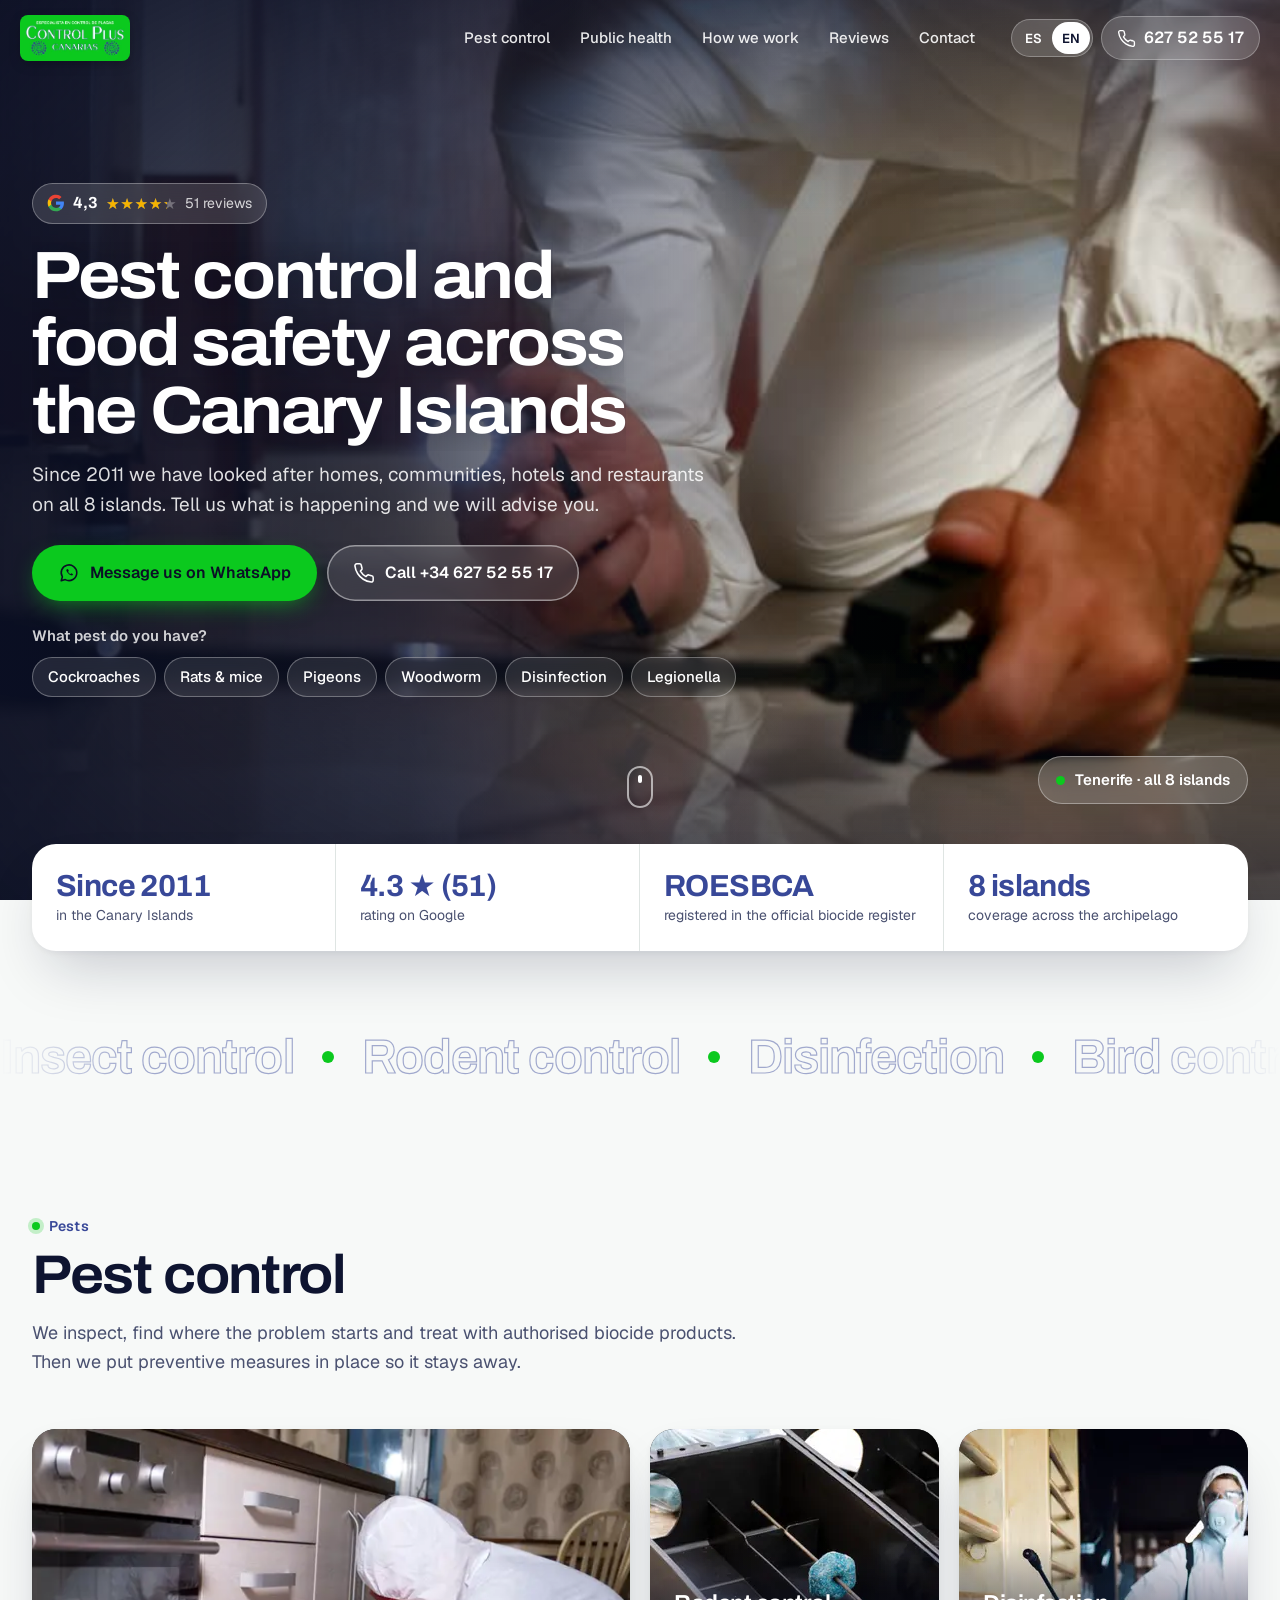
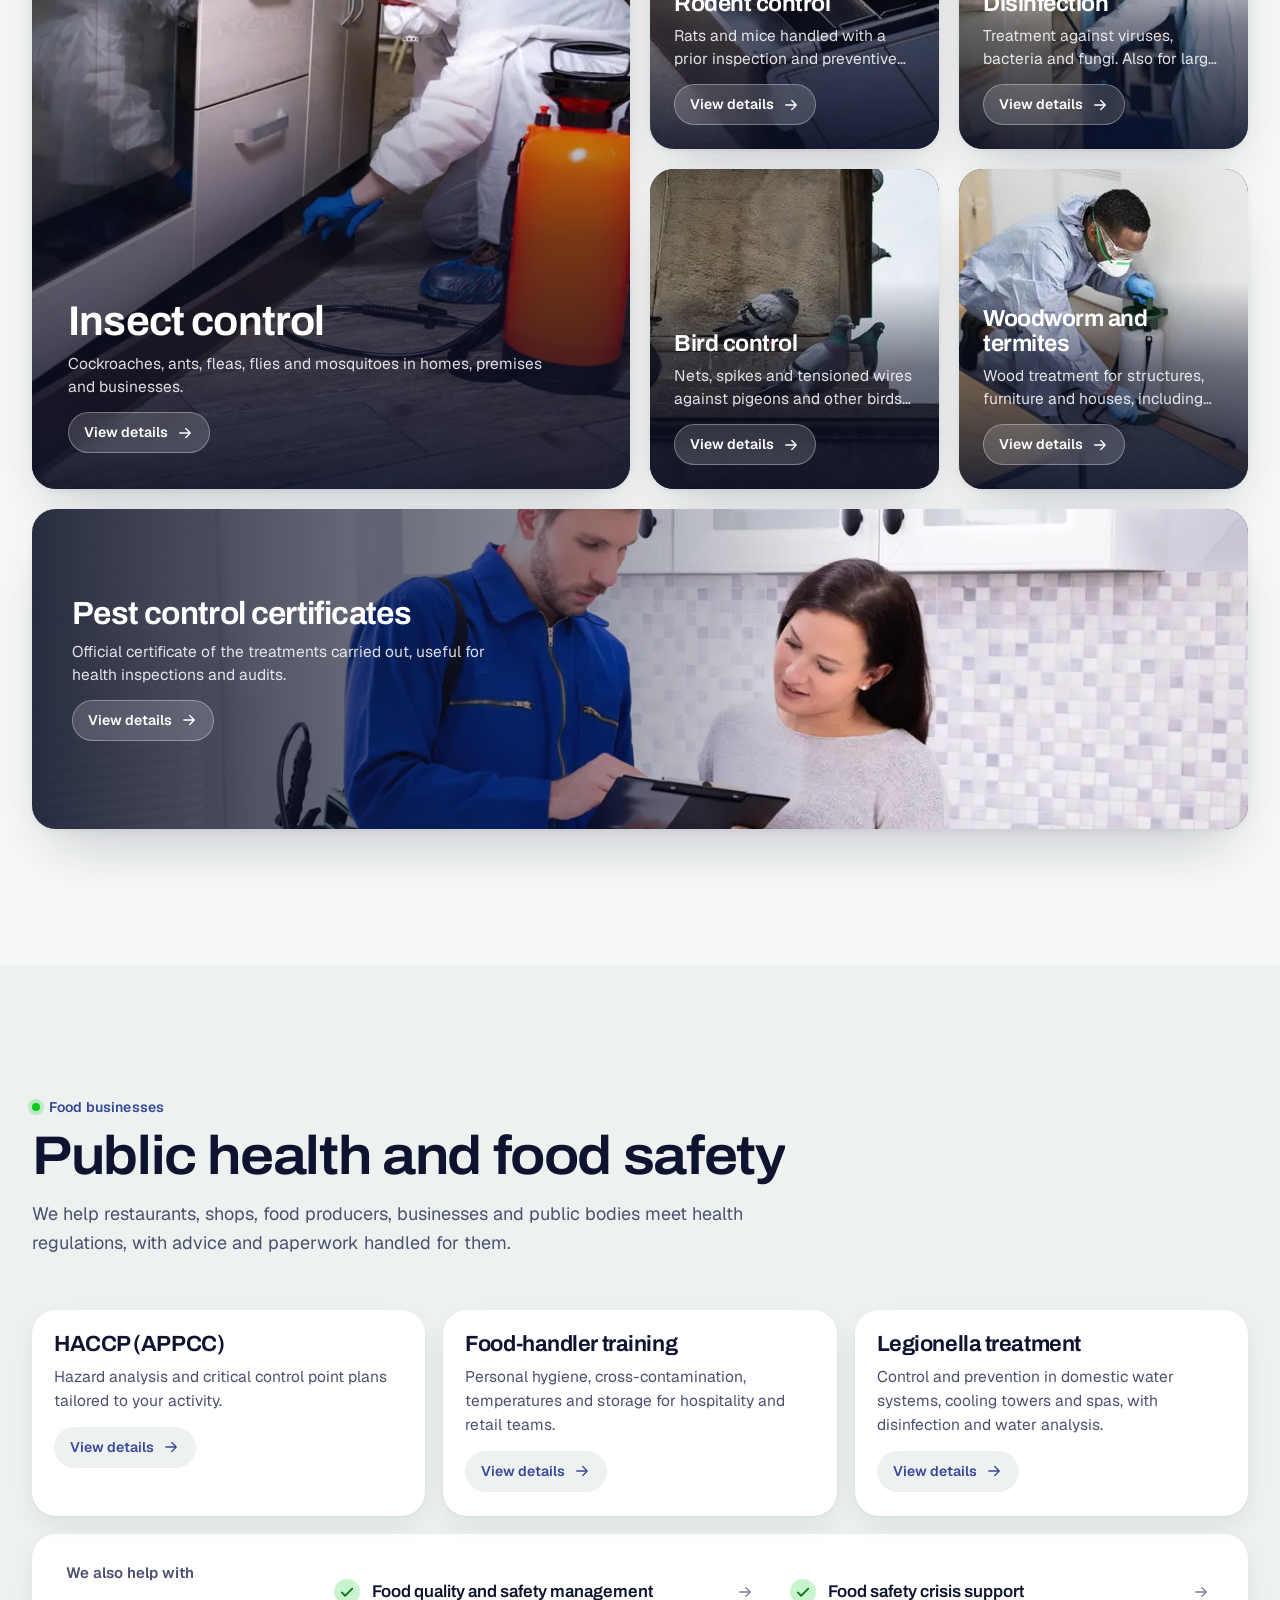
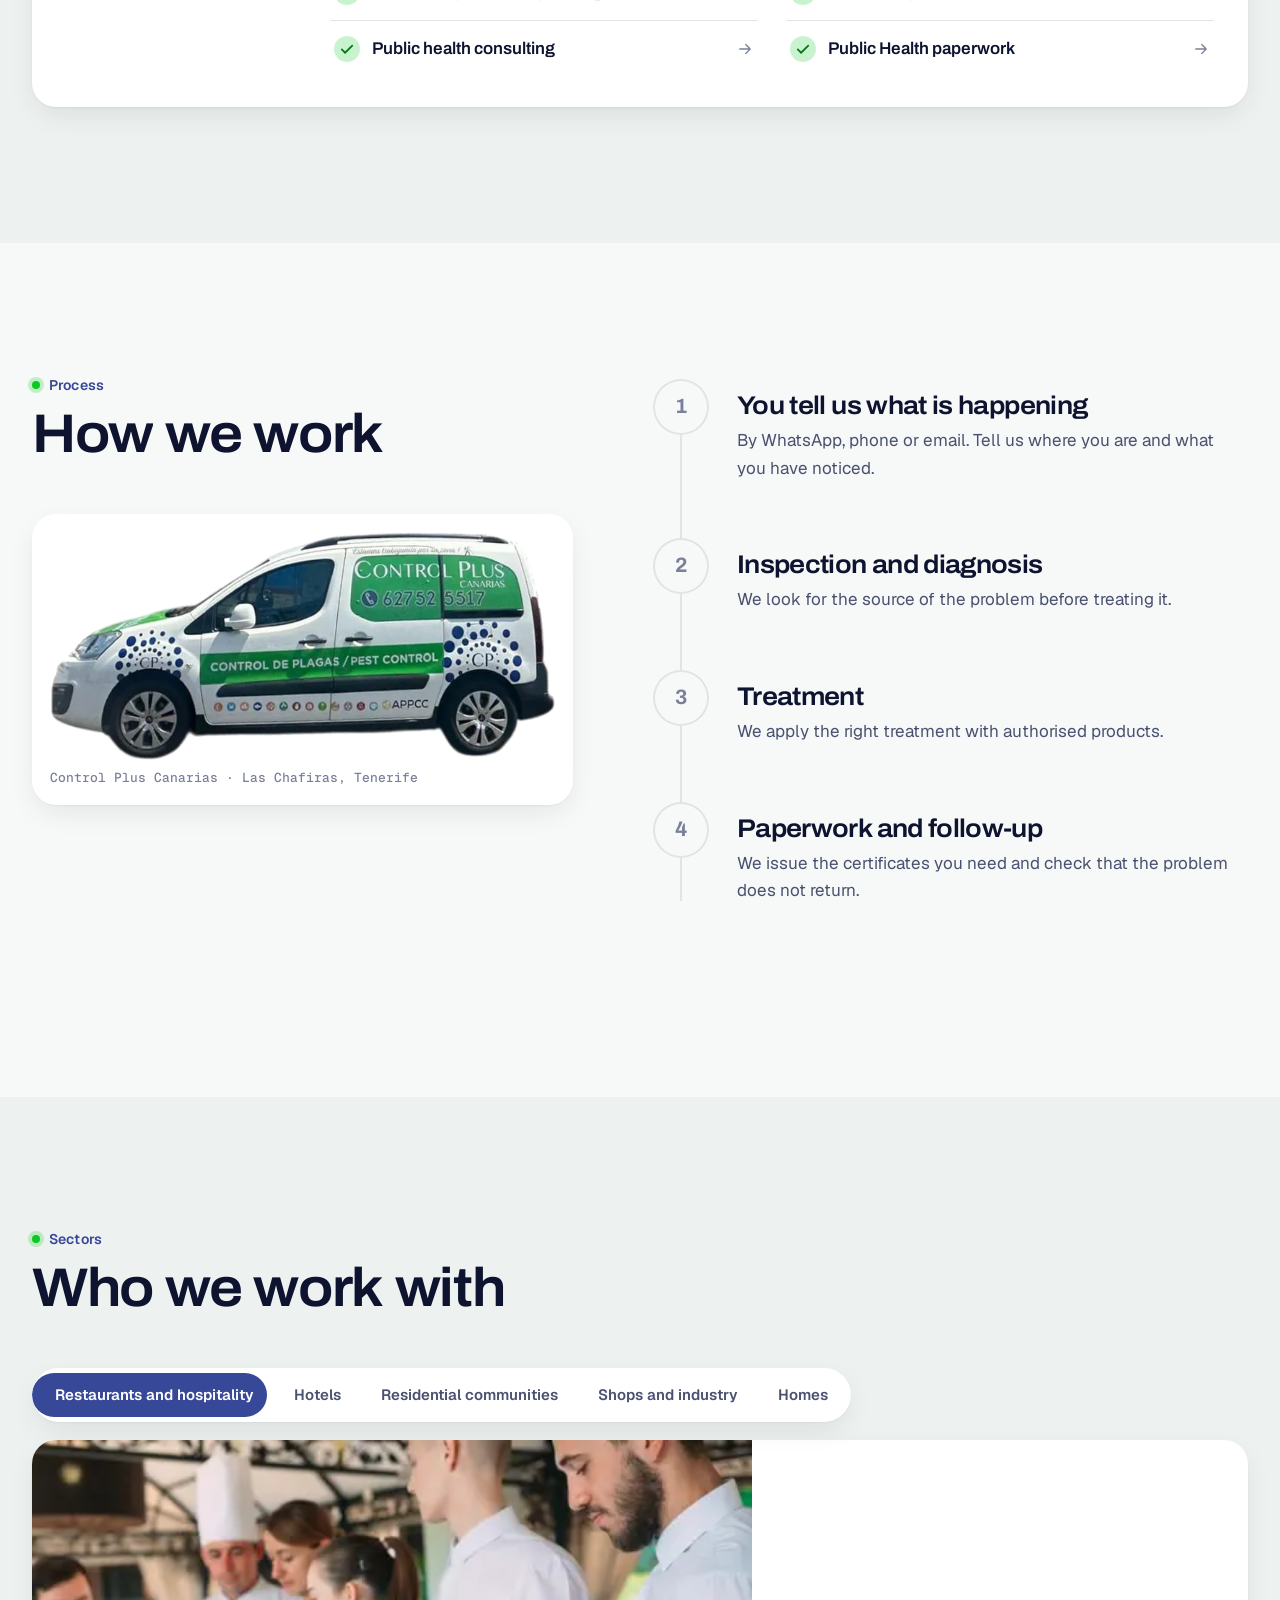
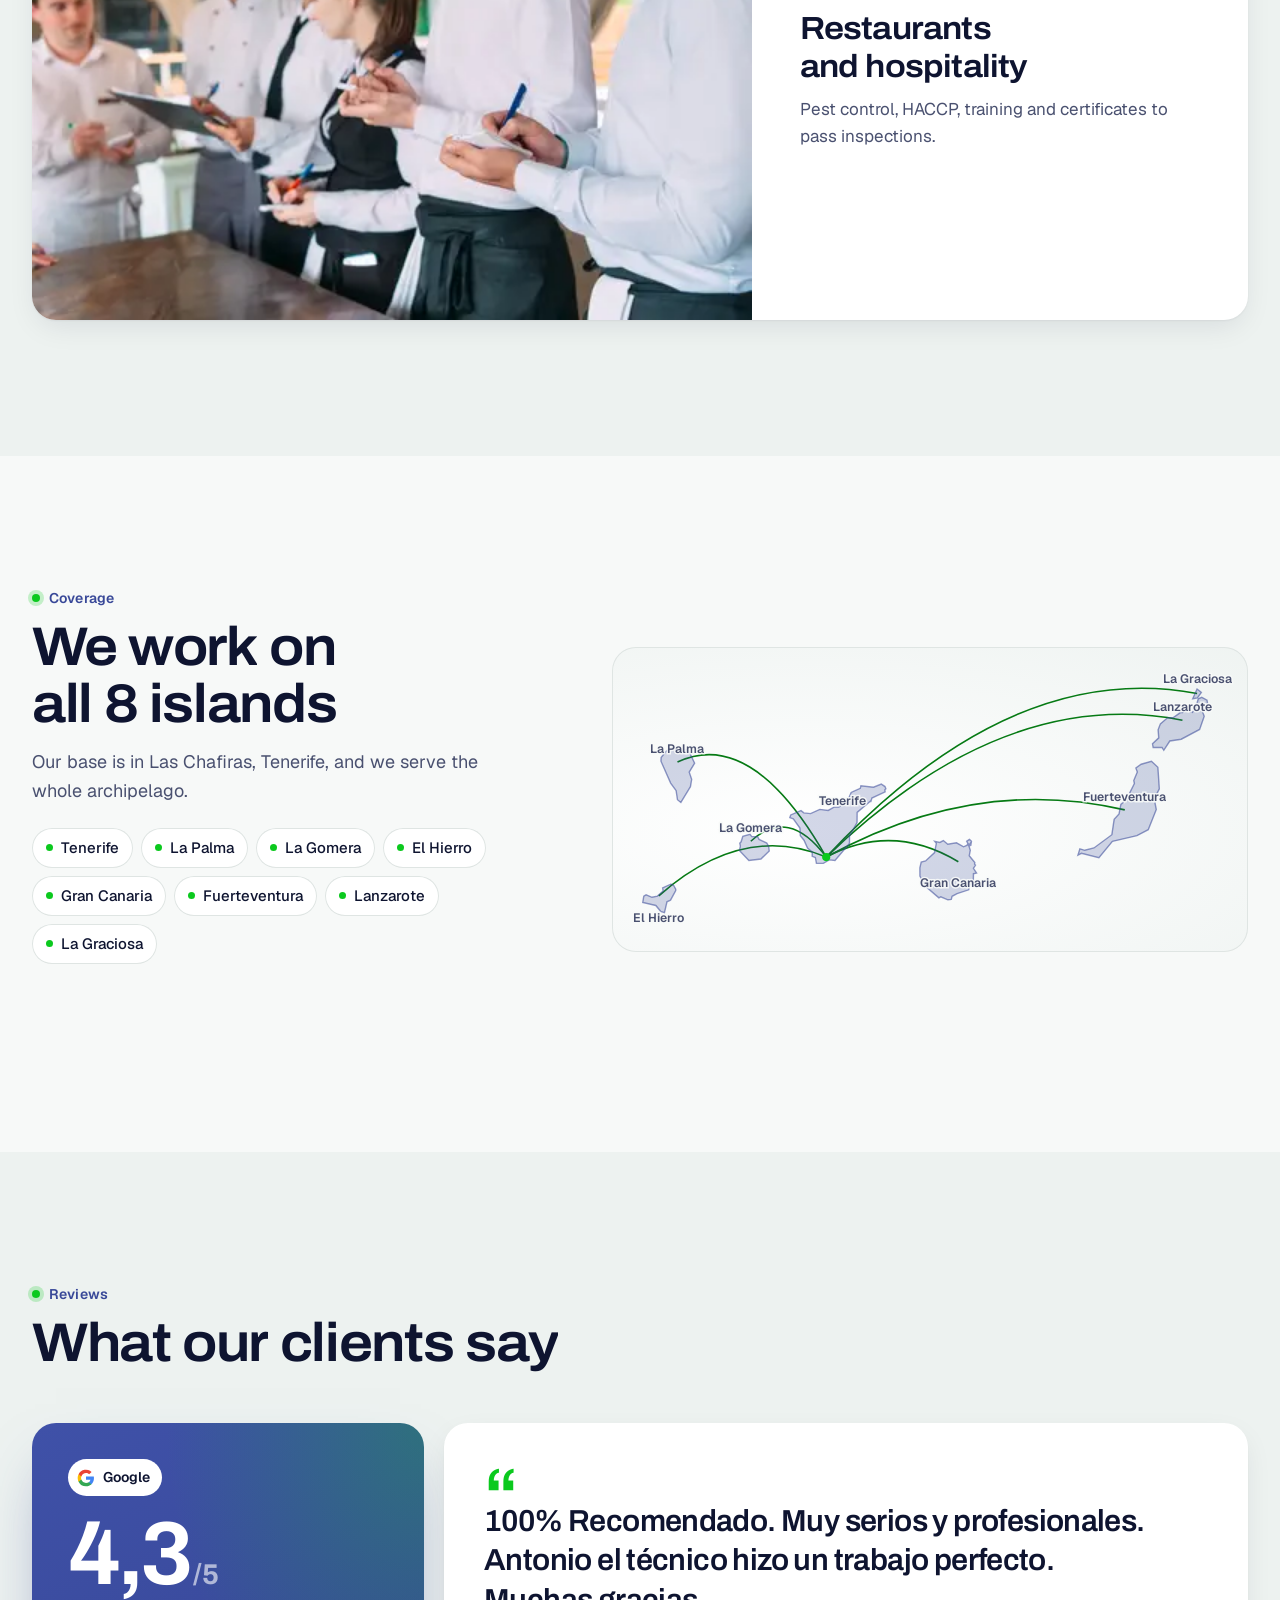
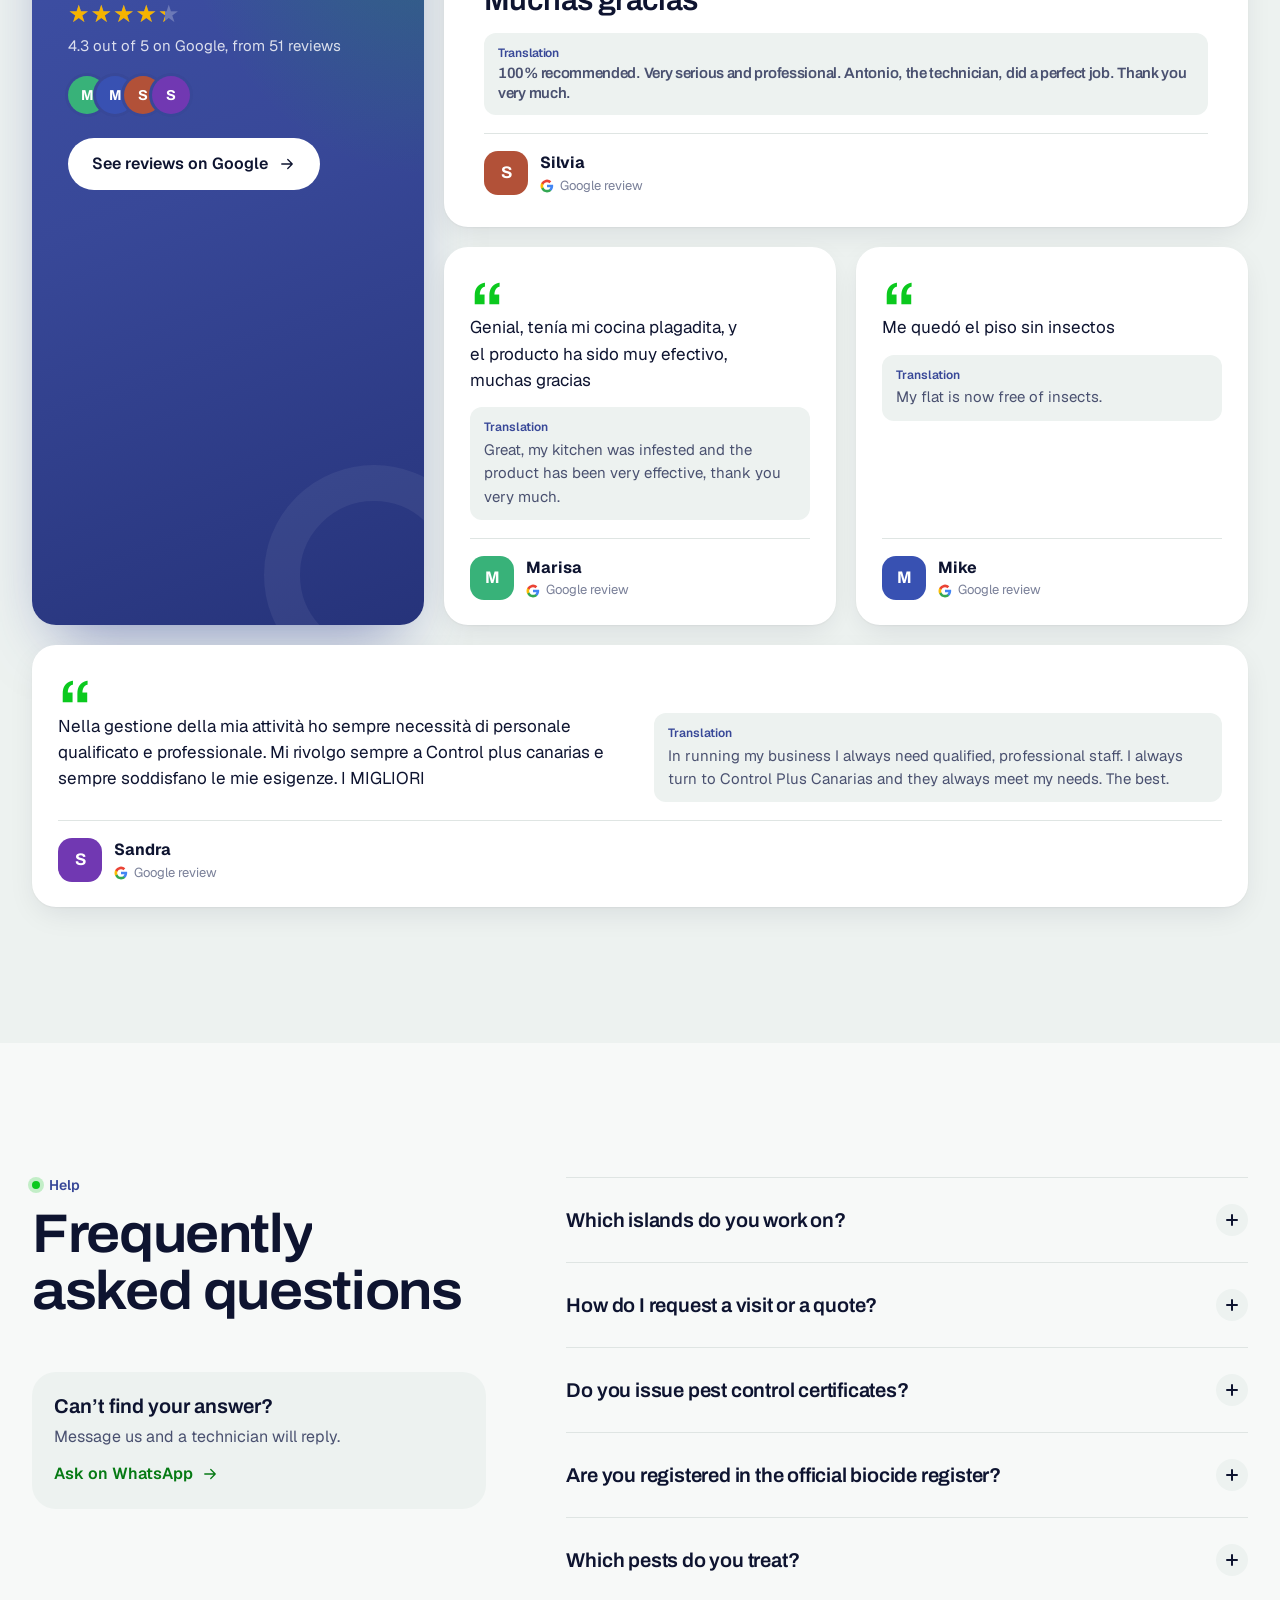
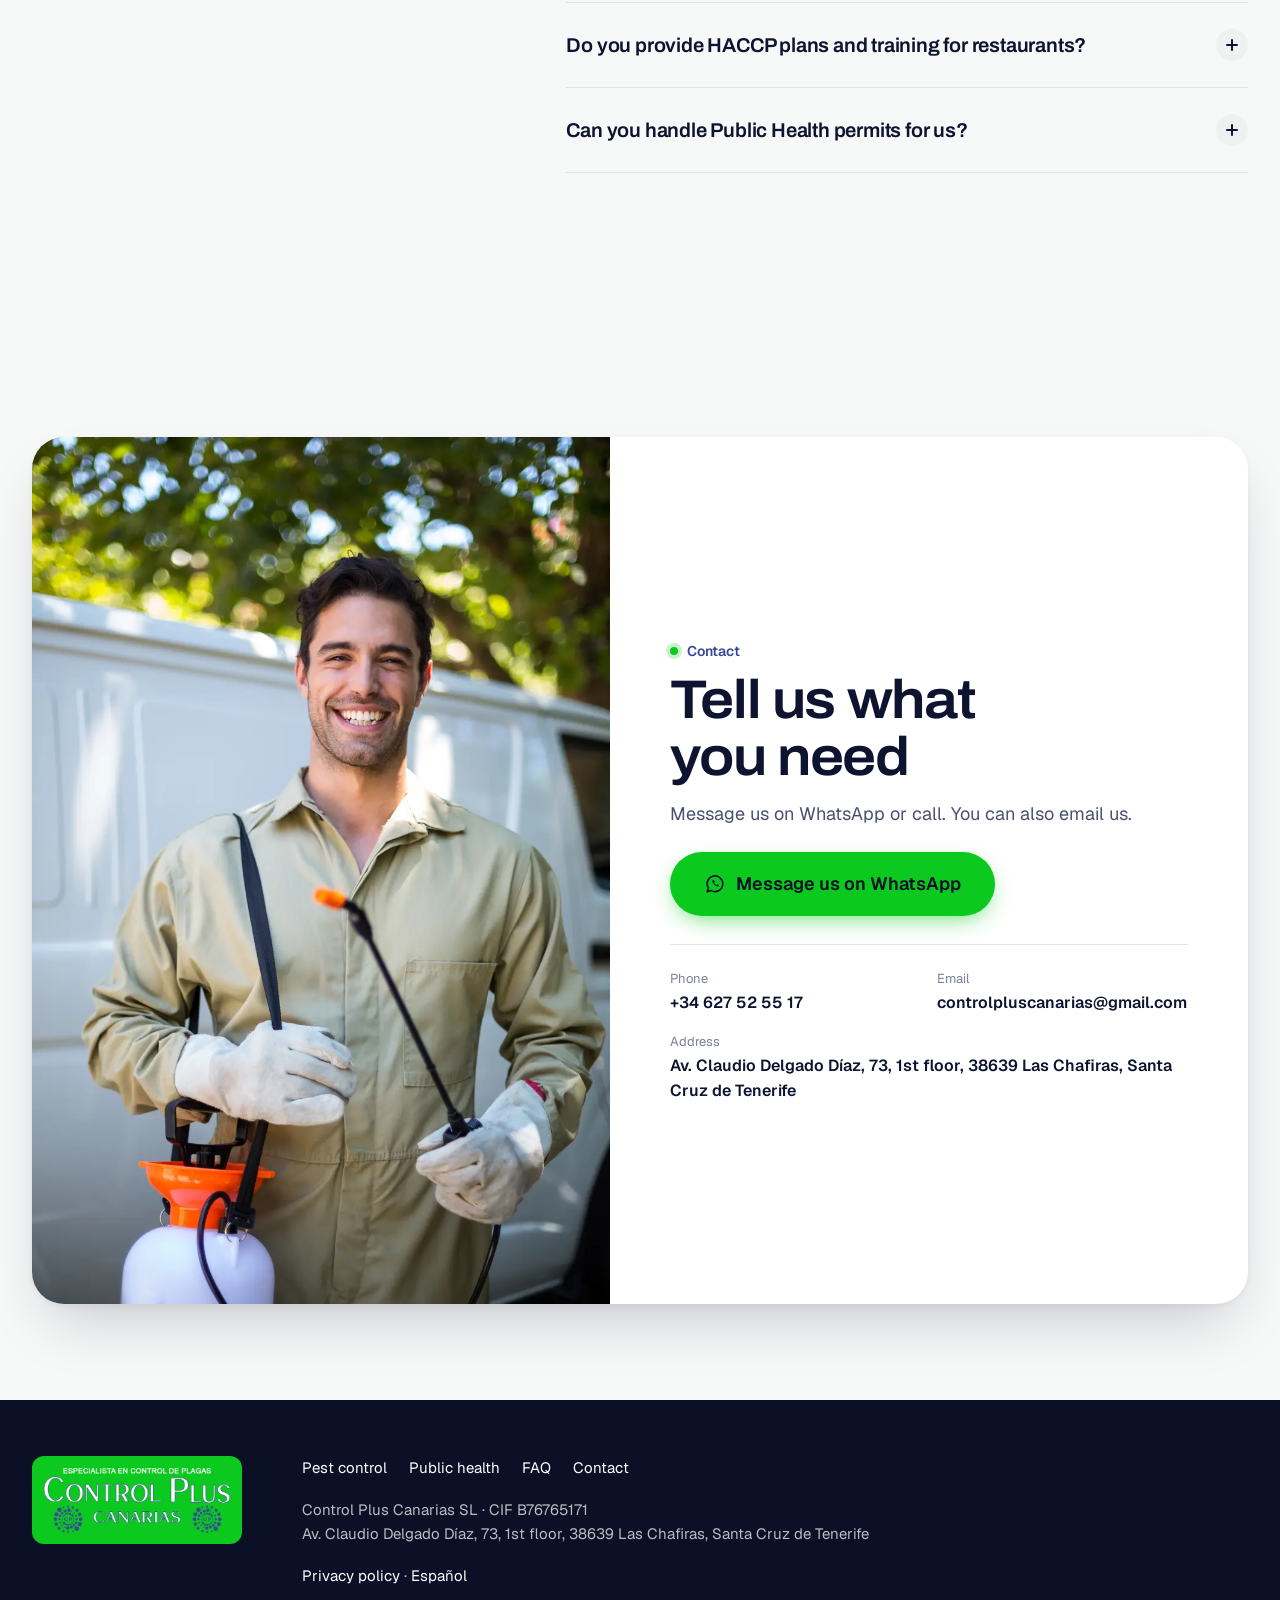
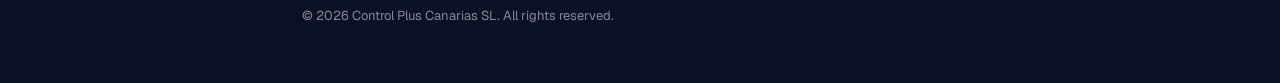
==== commit 5d724348: "Premium full-screen hero with real stock footage; version all image URLs to bypass old cache Co-Auth" ====
--- a/en/index.html
+++ b/en/index.html
@@ -9,20 +9,21 @@
 <link rel="alternate" hreflang="es" href="https://controlplus.comebientf.com/"><link rel="alternate" hreflang="en" href="https://controlplus.comebientf.com/en/"><link rel="alternate" hreflang="x-default" href="https://controlplus.comebientf.com/">
 <meta name="theme-color" content="#FFFFFF">
 <meta property="og:type" content="website"><meta property="og:title" content="Pest control and food safety in the Canary Islands | Control Plus Canarias"><meta property="og:description" content="Pest control, HACCP, food-handler training and Legionella treatment across all 8 islands. Since 2011. Request a visit on WhatsApp or call +34 627 52 55 17."><meta property="og:image" content="https://controlplus.comebientf.com/img/og.jpg"><meta property="og:locale" content="en_GB">
-<link rel="icon" href="/img/favicon-48.png" type="image/png"><link rel="apple-touch-icon" href="/img/favicon.png">
+<link rel="icon" href="/img/favicon-48.png?v=3" type="image/png"><link rel="apple-touch-icon" href="/img/favicon.png?v=3">
 <link rel="preload" href="/fonts/archivo.woff2" as="font" type="font/woff2" crossorigin>
 <link rel="preload" href="/fonts/geist.woff2" as="font" type="font/woff2" crossorigin>
-<link rel="preload" as="image" imagesrcset="/img/hero-480.webp 480w, /img/hero-960.webp 960w, /img/hero-1400.webp 1400w" imagesizes="(min-width:900px) 50vw, 100vw" fetchpriority="high">
-<link rel="stylesheet" href="/assets/site.css?v=2">
+<link rel="preload" as="image" href="/video/hero-m.jpg?v=3" media="(max-width: 899px)" fetchpriority="high">
+<link rel="preload" as="image" href="/video/hero-d.jpg?v=3" media="(min-width: 900px)" fetchpriority="high">
+<link rel="stylesheet" href="/assets/site.css?v=3">
 <script>document.documentElement.classList.add("js")</script>
-<script type="application/ld+json">[{"@context":"https://schema.org","@type":"LocalBusiness","@id":"https://controlplus.comebientf.com/#business","name":"Control Plus Canarias","legalName":"Control Plus Canarias SL","url":"https://controlplus.comebientf.com/en/","telephone":"+34627525517","email":"controlpluscanarias@gmail.com","foundingDate":"2011","image":"https://controlplus.comebientf.com/img/og.jpg","logo":"https://controlplus.comebientf.com/img/logo-original.webp","address":{"@type":"PostalAddress","streetAddress":"Av. Claudio Delgado Díaz, 73, 1.ª planta","postalCode":"38639","addressLocality":"Las Chafiras, San Miguel de Abona","addressRegion":"Santa Cruz de Tenerife","addressCountry":"ES"},"areaServed":["Tenerife","La Palma","La Gomera","El Hierro","Gran Canaria","Fuerteventura","Lanzarote","La Graciosa"],"aggregateRating":{"@type":"AggregateRating","ratingValue":"4.3","reviewCount":"51","bestRating":"5"}},{"@context":"https://schema.org","@type":"FAQPage","mainEntity":[{"@type":"Question","name":"Which islands do you work on?","acceptedAnswer":{"@type":"Answer","text":"All 8 Canary Islands. Our base is in Las Chafiras, Tenerife."}},{"@type":"Question","name":"How do I request a visit or a quote?","acceptedAnswer":{"@type":"Answer","text":"Message us on WhatsApp or call +34 627 52 55 17. You can also email controlpluscanarias@gmail.com."}},{"@type":"Question","name":"Do you issue pest control certificates?","acceptedAnswer":{"@type":"Answer","text":"Yes. We issue official certificates for the treatments we carry out. Food, hospitality, retail and industrial businesses subject to health inspection usually need them."}},{"@type":"Question","name":"Are you registered in the official biocide register?","acceptedAnswer":{"@type":"Answer","text":"Yes. Control Plus Canarias is registered in the Registro Oficial de Establecimientos y Servicios Biocidas de Canarias (ROESBCA)."}},{"@type":"Question","name":"Which pests do you treat?","acceptedAnswer":{"@type":"Answer","text":"Rats, mice, cockroaches, ants, fleas, flies and mosquitoes. Also pigeons and other birds, and woodworm and termites in wood."}},{"@type":"Question","name":"Do you provide HACCP plans and training for restaurants?","acceptedAnswer":{"@type":"Answer","text":"Yes. We write tailored HACCP plans and run food-handler training for hospitality, shops and food industry."}},{"@type":"Question","name":"Can you handle Public Health permits for us?","acceptedAnswer":{"@type":"Answer","text":"Yes. We manage registrations, health authorisations and prior notifications with the Dirección General de Salud Pública."}}]}]</script>
+<script type="application/ld+json">[{"@context":"https://schema.org","@type":"LocalBusiness","@id":"https://controlplus.comebientf.com/#business","name":"Control Plus Canarias","legalName":"Control Plus Canarias SL","url":"https://controlplus.comebientf.com/en/","telephone":"+34627525517","email":"controlpluscanarias@gmail.com","foundingDate":"2011","image":"https://controlplus.comebientf.com/img/og.jpg","logo":"https://controlplus.comebientf.com/img/logo-original.webp?v=${V}","address":{"@type":"PostalAddress","streetAddress":"Av. Claudio Delgado Díaz, 73, 1.ª planta","postalCode":"38639","addressLocality":"Las Chafiras, San Miguel de Abona","addressRegion":"Santa Cruz de Tenerife","addressCountry":"ES"},"areaServed":["Tenerife","La Palma","La Gomera","El Hierro","Gran Canaria","Fuerteventura","Lanzarote","La Graciosa"],"aggregateRating":{"@type":"AggregateRating","ratingValue":"4.3","reviewCount":"51","bestRating":"5"}},{"@context":"https://schema.org","@type":"FAQPage","mainEntity":[{"@type":"Question","name":"Which islands do you work on?","acceptedAnswer":{"@type":"Answer","text":"All 8 Canary Islands. Our base is in Las Chafiras, Tenerife."}},{"@type":"Question","name":"How do I request a visit or a quote?","acceptedAnswer":{"@type":"Answer","text":"Message us on WhatsApp or call +34 627 52 55 17. You can also email controlpluscanarias@gmail.com."}},{"@type":"Question","name":"Do you issue pest control certificates?","acceptedAnswer":{"@type":"Answer","text":"Yes. We issue official certificates for the treatments we carry out. Food, hospitality, retail and industrial businesses subject to health inspection usually need them."}},{"@type":"Question","name":"Are you registered in the official biocide register?","acceptedAnswer":{"@type":"Answer","text":"Yes. Control Plus Canarias is registered in the Registro Oficial de Establecimientos y Servicios Biocidas de Canarias (ROESBCA)."}},{"@type":"Question","name":"Which pests do you treat?","acceptedAnswer":{"@type":"Answer","text":"Rats, mice, cockroaches, ants, fleas, flies and mosquitoes. Also pigeons and other birds, and woodworm and termites in wood."}},{"@type":"Question","name":"Do you provide HACCP plans and training for restaurants?","acceptedAnswer":{"@type":"Answer","text":"Yes. We write tailored HACCP plans and run food-handler training for hospitality, shops and food industry."}},{"@type":"Question","name":"Can you handle Public Health permits for us?","acceptedAnswer":{"@type":"Answer","text":"Yes. We manage registrations, health authorisations and prior notifications with the Dirección General de Salud Pública."}}]}]</script>
 </head>
 <body>
 <a class="skip" href="#main">Skip to content</a>
 <i class="progress" aria-hidden="true"></i>
 <header class="hdr" id="hdr">
   <div class="hdr__in">
-    <a class="brand" href="/en/"><img src="/img/logo-hdr.webp" width="287" height="120" alt="Control Plus Canarias"></a>
+    <a class="brand" href="/en/"><img src="/img/logo-hdr.webp?v=3" width="287" height="120" alt="Control Plus Canarias"></a>
     <nav class="hdr__nav" aria-label="Main"><a href="#plagas">Pest control</a><a href="#salud">Public health</a><a href="#proceso">How we work</a><a href="#opiniones">Reviews</a><a href="#contacto">Contact</a></nav>
     <div class="hdr__act">
       <div class="lang" role="group" aria-label="Language"><a href="/"  hreflang="es" lang="es">ES</a><a href="/en/" aria-current="true" hreflang="en" lang="en">EN</a></div>
@@ -34,7 +35,8 @@
 <main id="main">
 <section class="hero" id="top" aria-labelledby="h1">
   <div class="hero__media">
-    <img class="hero__poster" src="/img/hero-960.webp" srcset="/img/hero-480.webp 480w, /img/hero-960.webp 960w, /img/hero-1400.webp 1400w" sizes="(min-width:900px) 50vw, 100vw" width="960" height="1200" alt="Pest control technician greeting a client in her kitchen" fetchpriority="high">
+    <picture><source media="(min-width: 900px)" srcset="/video/hero-d.jpg?v=3"><img class="hero__poster" src="/video/hero-m.jpg?v=3" width="720" height="720" alt="Pest control technician treating a kitchen skirting board" fetchpriority="high"></picture>
+    <video class="hero__video" muted playsinline loop preload="none" data-src-m="/video/hero-m.mp4?v=3" data-src-d="/video/hero-d.mp4?v=3" aria-hidden="true"></video>
     <span class="hero__badge"><i></i>Tenerife · all 8 islands</span>
   </div>
   <div class="wrap hero__body">
@@ -47,6 +49,7 @@
     </div>
     <div class="picker hero__in" style="--d:7"><p>What pest do you have?</p><ul role="list"><li><a href="#p0" data-open="p0" style="--i:0">Cockroaches</a></li><li><a href="#p1" data-open="p1" style="--i:1">Rats &amp; mice</a></li><li><a href="#p3" data-open="p3" style="--i:2">Pigeons</a></li><li><a href="#p4" data-open="p4" style="--i:3">Woodworm</a></li><li><a href="#p2" data-open="p2" style="--i:4">Disinfection</a></li><li><a href="#h2" data-open="h2" style="--i:5">Legionella</a></li></ul></div>
   </div>
+  <a class="hero__scroll" href="#plagas" aria-label="Scroll"><i></i></a>
 </section>
 
 <section class="trust" aria-label="Control Plus Canarias">
@@ -59,22 +62,22 @@
   <div class="wrap sec__head reveal"><p class="kick">Pests</p><h2 id="t-pests"><span class="w"><span style="--w:0">Pest</span></span> <span class="w"><span style="--w:1">control</span></span></h2><p class="lead">We inspect, find where the problem starts and treat with authorised biocide products. Then we put preventive measures in place so it stays away.</p></div>
   <ul class="wrap svc" role="list">
     <li class="svc__card" id="p0" style="--i:0"><button class="svc__btn spot" type="button" data-open="p0" aria-haspopup="dialog">
-      <span class="svc__img"><img class="" src="/img/p-insectos-960.webp" srcset="/img/p-insectos-480.webp 480w, /img/p-insectos-960.webp 960w, /img/p-insectos-1400.webp 1400w" sizes="(min-width:1024px) 50vw, 92vw" alt="Insect control" style="object-position:82% 50%" loading="lazy" decoding="async"></span>
+      <span class="svc__img"><img class="" src="/img/p-insectos-960.webp?v=3" srcset="/img/p-insectos-480.webp?v=3 480w, /img/p-insectos-960.webp?v=3 960w, /img/p-insectos-1400.webp?v=3 1400w" sizes="(min-width:1024px) 50vw, 92vw" alt="Insect control" style="object-position:82% 50%" loading="lazy" decoding="async"></span>
       <span class="svc__txt"><span class="svc__name">Insect control</span><span class="svc__desc">Cockroaches, ants, fleas, flies and mosquitoes in homes, premises and businesses.</span><span class="svc__more">View details <svg class="ic ic--ar" viewBox="0 0 24 24" aria-hidden="true"><path d="M5 12h14M13 6l6 6-6 6"/></svg></span></span></button></li>
     <li class="svc__card" id="p1" style="--i:1"><button class="svc__btn spot" type="button" data-open="p1" aria-haspopup="dialog">
-      <span class="svc__img"><img class="" src="/img/p-roedores-960.webp" srcset="/img/p-roedores-480.webp 480w, /img/p-roedores-960.webp 960w, /img/p-roedores-1400.webp 1400w" sizes="(min-width:1024px) 25vw, 92vw" alt="Rodent control" loading="lazy" decoding="async"></span>
+      <span class="svc__img"><img class="" src="/img/p-roedores-960.webp?v=3" srcset="/img/p-roedores-480.webp?v=3 480w, /img/p-roedores-960.webp?v=3 960w, /img/p-roedores-1400.webp?v=3 1400w" sizes="(min-width:1024px) 25vw, 92vw" alt="Rodent control" loading="lazy" decoding="async"></span>
       <span class="svc__txt"><span class="svc__name">Rodent control</span><span class="svc__desc">Rats and mice handled with a prior inspection and preventive follow-up.</span><span class="svc__more">View details <svg class="ic ic--ar" viewBox="0 0 24 24" aria-hidden="true"><path d="M5 12h14M13 6l6 6-6 6"/></svg></span></span></button></li>
     <li class="svc__card" id="p2" style="--i:2"><button class="svc__btn spot" type="button" data-open="p2" aria-haspopup="dialog">
-      <span class="svc__img"><img class="" src="/img/p-desinfeccion-960.webp" srcset="/img/p-desinfeccion-480.webp 480w, /img/p-desinfeccion-960.webp 960w, /img/p-desinfeccion-1400.webp 1400w" sizes="(min-width:1024px) 25vw, 92vw" alt="Disinfection" style="object-position:62% 30%" loading="lazy" decoding="async"></span>
+      <span class="svc__img"><img class="" src="/img/p-desinfeccion-960.webp?v=3" srcset="/img/p-desinfeccion-480.webp?v=3 480w, /img/p-desinfeccion-960.webp?v=3 960w, /img/p-desinfeccion-1400.webp?v=3 1400w" sizes="(min-width:1024px) 25vw, 92vw" alt="Disinfection" style="object-position:62% 30%" loading="lazy" decoding="async"></span>
       <span class="svc__txt"><span class="svc__name">Disinfection</span><span class="svc__desc">Treatment against viruses, bacteria and fungi. Also for large surfaces such as warehouses, supermarkets or sports facilities, using fogging and controlled micro-diffusion.</span><span class="svc__more">View details <svg class="ic ic--ar" viewBox="0 0 24 24" aria-hidden="true"><path d="M5 12h14M13 6l6 6-6 6"/></svg></span></span></button></li>
     <li class="svc__card" id="p3" style="--i:3"><button class="svc__btn spot" type="button" data-open="p3" aria-haspopup="dialog">
-      <span class="svc__img"><img class="" src="/img/p-aves-960.webp" srcset="/img/p-aves-480.webp 480w, /img/p-aves-960.webp 960w, /img/p-aves-1400.webp 1400w" sizes="(min-width:1024px) 25vw, 92vw" alt="Bird control" style="object-position:40% 50%" loading="lazy" decoding="async"></span>
+      <span class="svc__img"><img class="" src="/img/p-aves-960.webp?v=3" srcset="/img/p-aves-480.webp?v=3 480w, /img/p-aves-960.webp?v=3 960w, /img/p-aves-1400.webp?v=3 1400w" sizes="(min-width:1024px) 25vw, 92vw" alt="Bird control" style="object-position:40% 50%" loading="lazy" decoding="async"></span>
       <span class="svc__txt"><span class="svc__name">Bird control</span><span class="svc__desc">Nets, spikes and tensioned wires against pigeons and other birds on buildings, roofs and hotels. Animals are not harmed.</span><span class="svc__more">View details <svg class="ic ic--ar" viewBox="0 0 24 24" aria-hidden="true"><path d="M5 12h14M13 6l6 6-6 6"/></svg></span></span></button></li>
     <li class="svc__card" id="p4" style="--i:4"><button class="svc__btn spot" type="button" data-open="p4" aria-haspopup="dialog">
-      <span class="svc__img"><img class="" src="/img/p-carcoma-960.webp" srcset="/img/p-carcoma-480.webp 480w, /img/p-carcoma-960.webp 960w, /img/p-carcoma-1400.webp 1400w" sizes="(min-width:1024px) 25vw, 92vw" alt="Woodworm and termites" style="object-position:38% 40%" loading="lazy" decoding="async"></span>
+      <span class="svc__img"><img class="" src="/img/p-carcoma-960.webp?v=3" srcset="/img/p-carcoma-480.webp?v=3 480w, /img/p-carcoma-960.webp?v=3 960w, /img/p-carcoma-1400.webp?v=3 1400w" sizes="(min-width:1024px) 25vw, 92vw" alt="Woodworm and termites" style="object-position:38% 40%" loading="lazy" decoding="async"></span>
       <span class="svc__txt"><span class="svc__name">Woodworm and termites</span><span class="svc__desc">Wood treatment for structures, furniture and houses, including subterranean termites.</span><span class="svc__more">View details <svg class="ic ic--ar" viewBox="0 0 24 24" aria-hidden="true"><path d="M5 12h14M13 6l6 6-6 6"/></svg></span></span></button></li>
     <li class="svc__card" id="p5" style="--i:5"><button class="svc__btn spot" type="button" data-open="p5" aria-haspopup="dialog">
-      <span class="svc__img"><img class="" src="/img/p-certificados-960.webp" srcset="/img/p-certificados-480.webp 480w, /img/p-certificados-960.webp 960w, /img/p-certificados-1400.webp 1400w" sizes="(min-width:1024px) 100vw, 92vw" alt="Pest control certificates" style="object-position:45% 30%" loading="lazy" decoding="async"></span>
+      <span class="svc__img"><img class="" src="/img/p-certificados-960.webp?v=3" srcset="/img/p-certificados-480.webp?v=3 480w, /img/p-certificados-960.webp?v=3 960w, /img/p-certificados-1400.webp?v=3 1400w" sizes="(min-width:1024px) 100vw, 92vw" alt="Pest control certificates" style="object-position:45% 30%" loading="lazy" decoding="async"></span>
       <span class="svc__txt"><span class="svc__name">Pest control certificates</span><span class="svc__desc">Official certificate of the treatments carried out, useful for health inspections and audits.</span><span class="svc__more">View details <svg class="ic ic--ar" viewBox="0 0 24 24" aria-hidden="true"><path d="M5 12h14M13 6l6 6-6 6"/></svg></span></span></button></li>
   </ul>
 </section>
@@ -84,13 +87,13 @@
     <div class="sec__head reveal"><p class="kick">Food businesses</p><h2 id="t-health"><span class="w"><span style="--w:0">Public</span></span> <span class="w"><span style="--w:1">health</span></span> <span class="w"><span style="--w:2">and</span></span> <span class="w"><span style="--w:3">food</span></span> <span class="w"><span style="--w:4">safety</span></span></h2><p class="lead">We help restaurants, shops, food producers, businesses and public bodies meet health regulations, with advice and paperwork handled for them.</p></div>
     <ul class="hl" role="list">
       <li class="hl__card reveal" id="h0" style="--i:0"><button class="spot" type="button" data-open="h0" aria-haspopup="dialog">
-        <span class="hl__img par"><img class="" src="/img/p-appcc-960.webp" srcset="/img/p-appcc-480.webp 480w, /img/p-appcc-960.webp 960w, /img/p-appcc-1400.webp 1400w" sizes="(min-width:1024px) 33vw, 92vw" alt="HACCP (APPCC)" style="object-position:55% 40%" loading="lazy" decoding="async"></span>
+        <span class="hl__img par"><img class="" src="/img/p-appcc-960.webp?v=3" srcset="/img/p-appcc-480.webp?v=3 480w, /img/p-appcc-960.webp?v=3 960w, /img/p-appcc-1400.webp?v=3 1400w" sizes="(min-width:1024px) 33vw, 92vw" alt="HACCP (APPCC)" style="object-position:55% 40%" loading="lazy" decoding="async"></span>
         <span class="hl__txt"><span class="hl__name">HACCP (APPCC)</span><span class="hl__desc">Hazard analysis and critical control point plans tailored to your activity.</span><span class="svc__more">View details <svg class="ic ic--ar" viewBox="0 0 24 24" aria-hidden="true"><path d="M5 12h14M13 6l6 6-6 6"/></svg></span></span></button></li>
       <li class="hl__card reveal" id="h1" style="--i:1"><button class="spot" type="button" data-open="h1" aria-haspopup="dialog">
-        <span class="hl__img par"><img class="" src="/img/p-formacion-960.webp" srcset="/img/p-formacion-480.webp 480w, /img/p-formacion-960.webp 960w, /img/p-formacion-1400.webp 1400w" sizes="(min-width:1024px) 33vw, 92vw" alt="Food-handler training" style="object-position:60% 40%" loading="lazy" decoding="async"></span>
+        <span class="hl__img par"><img class="" src="/img/p-formacion-960.webp?v=3" srcset="/img/p-formacion-480.webp?v=3 480w, /img/p-formacion-960.webp?v=3 960w, /img/p-formacion-1400.webp?v=3 1400w" sizes="(min-width:1024px) 33vw, 92vw" alt="Food-handler training" style="object-position:60% 40%" loading="lazy" decoding="async"></span>
         <span class="hl__txt"><span class="hl__name">Food-handler training</span><span class="hl__desc">Personal hygiene, cross-contamination, temperatures and storage for hospitality and retail teams.</span><span class="svc__more">View details <svg class="ic ic--ar" viewBox="0 0 24 24" aria-hidden="true"><path d="M5 12h14M13 6l6 6-6 6"/></svg></span></span></button></li>
       <li class="hl__card reveal" id="h2" style="--i:2"><button class="spot" type="button" data-open="h2" aria-haspopup="dialog">
-        <span class="hl__img par"><img class="" src="/img/p-legionella-960.webp" srcset="/img/p-legionella-480.webp 480w, /img/p-legionella-960.webp 960w, /img/p-legionella-1400.webp 1400w" sizes="(min-width:1024px) 33vw, 92vw" alt="Legionella treatment" style="object-position:60% 50%" loading="lazy" decoding="async"></span>
+        <span class="hl__img par"><img class="" src="/img/p-legionella-960.webp?v=3" srcset="/img/p-legionella-480.webp?v=3 480w, /img/p-legionella-960.webp?v=3 960w, /img/p-legionella-1400.webp?v=3 1400w" sizes="(min-width:1024px) 33vw, 92vw" alt="Legionella treatment" style="object-position:60% 50%" loading="lazy" decoding="async"></span>
         <span class="hl__txt"><span class="hl__name">Legionella treatment</span><span class="hl__desc">Control and prevention in domestic water systems, cooling towers and spas, with disinfection and water analysis.</span><span class="svc__more">View details <svg class="ic ic--ar" viewBox="0 0 24 24" aria-hidden="true"><path d="M5 12h14M13 6l6 6-6 6"/></svg></span></span></button></li>
     </ul>
     <div class="more reveal"><p class="more__t">We also help with</p><ul role="list"><li id="h3"><button type="button" data-open="h3" aria-haspopup="dialog"><svg class="ic" viewBox="0 0 24 24" aria-hidden="true"><path d="M5 12.5l4.5 4.5L19 7.5"/></svg><span>Food quality and safety management</span><svg class="ic ic--ar" viewBox="0 0 24 24" aria-hidden="true"><path d="M5 12h14M13 6l6 6-6 6"/></svg></button></li><li id="h4"><button type="button" data-open="h4" aria-haspopup="dialog"><svg class="ic" viewBox="0 0 24 24" aria-hidden="true"><path d="M5 12.5l4.5 4.5L19 7.5"/></svg><span>Food safety crisis support</span><svg class="ic ic--ar" viewBox="0 0 24 24" aria-hidden="true"><path d="M5 12h14M13 6l6 6-6 6"/></svg></button></li><li id="h5"><button type="button" data-open="h5" aria-haspopup="dialog"><svg class="ic" viewBox="0 0 24 24" aria-hidden="true"><path d="M5 12.5l4.5 4.5L19 7.5"/></svg><span>Public health consulting</span><svg class="ic ic--ar" viewBox="0 0 24 24" aria-hidden="true"><path d="M5 12h14M13 6l6 6-6 6"/></svg></button></li><li id="h6"><button type="button" data-open="h6" aria-haspopup="dialog"><svg class="ic" viewBox="0 0 24 24" aria-hidden="true"><path d="M5 12.5l4.5 4.5L19 7.5"/></svg><span>Public Health paperwork</span><svg class="ic ic--ar" viewBox="0 0 24 24" aria-hidden="true"><path d="M5 12h14M13 6l6 6-6 6"/></svg></button></li></ul></div>
@@ -101,7 +104,7 @@
   <div class="wrap how">
     <div class="how__side">
       <div class="sec__head reveal"><p class="kick">Process</p><h2 id="t-how"><span class="w"><span style="--w:0">How</span></span> <span class="w"><span style="--w:1">we</span></span> <span class="w"><span style="--w:2">work</span></span></h2></div>
-      <figure class="how__van reveal"><img src="/img/van.webp" width="700" height="316" alt="Control Plus Canarias van" loading="lazy"><figcaption>Control Plus Canarias · Las Chafiras, Tenerife</figcaption></figure>
+      <figure class="how__van reveal"><img src="/img/van.webp?v=3" width="700" height="316" alt="Control Plus Canarias van" loading="lazy"><figcaption>Control Plus Canarias · Las Chafiras, Tenerife</figcaption></figure>
     </div>
     <ol class="steps" id="steps"><i class="steps__line" aria-hidden="true"><i></i></i>
       <li class="step" style="--i:0"><span class="step__n">1</span><div><h3>You tell us what is happening</h3><p>By WhatsApp, phone or email. Tell us where you are and what you have noticed.</p></div></li>
@@ -118,15 +121,15 @@
     <div class="sectors reveal">
       <div class="tabs" role="tablist" aria-label="Who we work with"><button role="tab" id="tab-0" aria-controls="pan-0" aria-selected="true" tabindex="0">Restaurants and hospitality</button><button role="tab" id="tab-1" aria-controls="pan-1" aria-selected="false" tabindex="-1">Hotels</button><button role="tab" id="tab-2" aria-controls="pan-2" aria-selected="false" tabindex="-1">Residential communities</button><button role="tab" id="tab-3" aria-controls="pan-3" aria-selected="false" tabindex="-1">Shops and industry</button><button role="tab" id="tab-4" aria-controls="pan-4" aria-selected="false" tabindex="-1">Homes</button><i class="tabs__ind" aria-hidden="true"></i></div>
       <div class="pans"><div class="pan" role="tabpanel" id="pan-0" aria-labelledby="tab-0" >
-        <figure class="pan__img"><img class="" src="/img/p-formacion-960.webp" srcset="/img/p-formacion-480.webp 480w, /img/p-formacion-960.webp 960w, /img/p-formacion-1400.webp 1400w" sizes="(min-width:1024px) 60vw, 92vw" alt="Restaurants and hospitality" style="object-position:60% 40%" loading="lazy" decoding="async"></figure>
+        <figure class="pan__img"><img class="" src="/img/p-formacion-960.webp?v=3" srcset="/img/p-formacion-480.webp?v=3 480w, /img/p-formacion-960.webp?v=3 960w, /img/p-formacion-1400.webp?v=3 1400w" sizes="(min-width:1024px) 60vw, 92vw" alt="Restaurants and hospitality" style="object-position:60% 40%" loading="lazy" decoding="async"></figure>
         <div class="pan__txt"><h3>Restaurants and hospitality</h3><p>Pest control, HACCP, training and certificates to pass inspections.</p></div></div><div class="pan" role="tabpanel" id="pan-1" aria-labelledby="tab-1" hidden>
-        <figure class="pan__img"><img class="" src="/img/p-hotel-960.webp" srcset="/img/p-hotel-480.webp 480w, /img/p-hotel-960.webp 960w, /img/p-hotel-1400.webp 1400w" sizes="(min-width:1024px) 60vw, 92vw" alt="Hotels" loading="lazy" decoding="async"></figure>
+        <figure class="pan__img"><img class="" src="/img/p-hotel-960.webp?v=3" srcset="/img/p-hotel-480.webp?v=3 480w, /img/p-hotel-960.webp?v=3 960w, /img/p-hotel-1400.webp?v=3 1400w" sizes="(min-width:1024px) 60vw, 92vw" alt="Hotels" loading="lazy" decoding="async"></figure>
         <div class="pan__txt"><h3>Hotels</h3><p>Pests, birds, disinfection and Legionella in accommodation facilities.</p></div></div><div class="pan" role="tabpanel" id="pan-2" aria-labelledby="tab-2" hidden>
-        <figure class="pan__img"><img class="" src="/img/s-comunidades-960.webp" srcset="/img/s-comunidades-480.webp 480w, /img/s-comunidades-960.webp 960w, /img/s-comunidades-1600.webp 1600w" sizes="(min-width:1024px) 60vw, 92vw" alt="Residential communities" loading="lazy" decoding="async"></figure>
+        <figure class="pan__img"><img class="" src="/img/s-comunidades-960.webp?v=3" srcset="/img/s-comunidades-480.webp?v=3 480w, /img/s-comunidades-960.webp?v=3 960w, /img/s-comunidades-1600.webp?v=3 1600w" sizes="(min-width:1024px) 60vw, 92vw" alt="Residential communities" loading="lazy" decoding="async"></figure>
         <div class="pan__txt"><h3>Residential communities</h3><p>Treatments in shared areas, garages, roofs and bin rooms.</p></div></div><div class="pan" role="tabpanel" id="pan-3" aria-labelledby="tab-3" hidden>
-        <figure class="pan__img"><img class="" src="/img/p-roedores-960.webp" srcset="/img/p-roedores-480.webp 480w, /img/p-roedores-960.webp 960w, /img/p-roedores-1400.webp 1400w" sizes="(min-width:1024px) 60vw, 92vw" alt="Shops and industry" loading="lazy" decoding="async"></figure>
+        <figure class="pan__img"><img class="" src="/img/p-roedores-960.webp?v=3" srcset="/img/p-roedores-480.webp?v=3 480w, /img/p-roedores-960.webp?v=3 960w, /img/p-roedores-1400.webp?v=3 1400w" sizes="(min-width:1024px) 60vw, 92vw" alt="Shops and industry" loading="lazy" decoding="async"></figure>
         <div class="pan__txt"><h3>Shops and industry</h3><p>Supermarkets, shopping centres, warehouses and food companies.</p></div></div><div class="pan" role="tabpanel" id="pan-4" aria-labelledby="tab-4" hidden>
-        <figure class="pan__img"><img class="" src="/img/s-hogares-960.webp" srcset="/img/s-hogares-480.webp 480w, /img/s-hogares-960.webp 960w, /img/s-hogares-1600.webp 1600w" sizes="(min-width:1024px) 60vw, 92vw" alt="Homes" loading="lazy" decoding="async"></figure>
+        <figure class="pan__img"><img class="" src="/img/s-hogares-960.webp?v=3" srcset="/img/s-hogares-480.webp?v=3 480w, /img/s-hogares-960.webp?v=3 960w, /img/s-hogares-1600.webp?v=3 1600w" sizes="(min-width:1024px) 60vw, 92vw" alt="Homes" loading="lazy" decoding="async"></figure>
         <div class="pan__txt"><h3>Homes</h3><p>Cockroaches, ants, rodents or woodworm in your property.</p></div></div></div>
     </div>
   </div>
@@ -176,7 +179,7 @@
 <section class="sec" id="contacto" aria-labelledby="t-contact">
   <div class="wrap">
     <div class="cta reveal">
-      <div class="cta__img"><img class="" src="/img/p-contacto-960.webp" srcset="/img/p-contacto-480.webp 480w, /img/p-contacto-960.webp 960w, /img/p-contacto-1400.webp 1400w" sizes="(min-width:1024px) 40vw, 92vw" alt="Smiling pest control technician next to his van" style="object-position:50% 18%" loading="lazy" decoding="async"></div>
+      <div class="cta__img"><img class="" src="/img/p-contacto-960.webp?v=3" srcset="/img/p-contacto-480.webp?v=3 480w, /img/p-contacto-960.webp?v=3 960w, /img/p-contacto-1400.webp?v=3 1400w" sizes="(min-width:1024px) 40vw, 92vw" alt="Smiling pest control technician next to his van" style="object-position:50% 18%" loading="lazy" decoding="async"></div>
       <div class="cta__body">
         <p class="kick kick--d">Contact</p><h2 id="t-contact"><span class="w"><span style="--w:0">Tell</span></span> <span class="w"><span style="--w:1">us</span></span> <span class="w"><span style="--w:2">what</span></span> <span class="w"><span style="--w:3">you</span></span> <span class="w"><span style="--w:4">need</span></span></h2>
         <p class="lead">Message us on WhatsApp or call. You can also email us.</p>
@@ -194,7 +197,7 @@
 
 <footer class="ftr">
   <div class="wrap ftr__in">
-    <img class="ftr__logo" src="/img/logo-original.webp" width="600" height="251" alt="Control Plus Canarias" loading="lazy">
+    <img class="ftr__logo" src="/img/logo-original.webp?v=3" width="600" height="251" alt="Control Plus Canarias" loading="lazy">
     <nav class="ftr__nav" aria-label="Footer"><a href="#plagas">Pest control</a><a href="#salud">Public health</a><a href="#faq">FAQ</a><a href="#contacto">Contact</a></nav>
     <p>Control Plus Canarias SL · CIF B76765171<br>Av. Claudio Delgado Díaz, 73, 1st floor, 38639 Las Chafiras, Santa Cruz de Tenerife</p>
     <p><a href="/en/privacy/">Privacy policy</a> · <a href="/" hreflang="es" lang="es">Español</a></p>
@@ -217,7 +220,7 @@
       <div class="sheet__ctas"><a class="btn btn--wa btn--lg" id="sheetWa" href="https://wa.me/34627525517?text=Hello%2C%20I%20am%20writing%20from%20your%20website.%20I%20would%20like%20information%20about%3A%20Control%20Plus%20Canarias" target="_blank" rel="noopener"><svg class="ic" viewBox="0 0 24 24" aria-hidden="true"><path d="M20.5 11.8a8.5 8.5 0 0 1-12.6 7.4L3.5 20.5l1.3-4.3a8.5 8.5 0 1 1 15.7-4.4z"/><path d="M9 8.5c.2 2.6 3.2 5.8 6.4 6.3l1.1-1.4-1.9-1-.9.8c-1-.4-2.2-1.6-2.7-2.7l.8-.9-1-1.9z" fill="currentColor" stroke="none"/></svg><span>Ask on WhatsApp</span></a><a class="btn btn--line btn--lg" href="tel:+34627525517"><svg class="ic" viewBox="0 0 24 24" aria-hidden="true"><path d="M22 16.9v3a2 2 0 0 1-2.2 2 19.8 19.8 0 0 1-8.6-3.1 19.5 19.5 0 0 1-6-6A19.8 19.8 0 0 1 2.1 4.2 2 2 0 0 1 4.1 2h3a2 2 0 0 1 2 1.7c.1 1 .4 1.9.7 2.8a2 2 0 0 1-.5 2.1L8.1 9.9a16 16 0 0 0 6 6l1.3-1.3a2 2 0 0 1 2.1-.4c.9.3 1.8.6 2.8.7a2 2 0 0 1 1.7 2z"/></svg><span>Call</span></a></div></div>
   </div>
 </dialog>
-<script type="application/json" id="svcData">[{"id":"p0","name":"Insect control","text":"Cockroaches, ants, fleas, flies and mosquitoes in homes, premises and businesses.","img":"p-insectos","tag":"Pest control","wa":"https://wa.me/34627525517?text=Hello%2C%20I%20am%20writing%20from%20your%20website.%20I%20would%20like%20information%20about%3A%20Insect%20control"},{"id":"p1","name":"Rodent control","text":"Rats and mice handled with a prior inspection and preventive follow-up.","img":"p-roedores","tag":"Pest control","wa":"https://wa.me/34627525517?text=Hello%2C%20I%20am%20writing%20from%20your%20website.%20I%20would%20like%20information%20about%3A%20Rodent%20control"},{"id":"p2","name":"Disinfection","text":"Treatment against viruses, bacteria and fungi. Also for large surfaces such as warehouses, supermarkets or sports facilities, using fogging and controlled micro-diffusion.","img":"p-desinfeccion","tag":"Pest control","wa":"https://wa.me/34627525517?text=Hello%2C%20I%20am%20writing%20from%20your%20website.%20I%20would%20like%20information%20about%3A%20Disinfection"},{"id":"p3","name":"Bird control","text":"Nets, spikes and tensioned wires against pigeons and other birds on buildings, roofs and hotels. Animals are not harmed.","img":"p-aves","tag":"Pest control","wa":"https://wa.me/34627525517?text=Hello%2C%20I%20am%20writing%20from%20your%20website.%20I%20would%20like%20information%20about%3A%20Bird%20control"},{"id":"p4","name":"Woodworm and termites","text":"Wood treatment for structures, furniture and houses, including subterranean termites.","img":"p-carcoma","tag":"Pest control","wa":"https://wa.me/34627525517?text=Hello%2C%20I%20am%20writing%20from%20your%20website.%20I%20would%20like%20information%20about%3A%20Woodworm%20and%20termites"},{"id":"p5","name":"Pest control certificates","text":"Official certificate of the treatments carried out, useful for health inspections and audits.","img":"p-certificados","tag":"Pest control","wa":"https://wa.me/34627525517?text=Hello%2C%20I%20am%20writing%20from%20your%20website.%20I%20would%20like%20information%20about%3A%20Pest%20control%20certificates"},{"id":"h0","name":"HACCP (APPCC)","text":"Hazard analysis and critical control point plans tailored to your activity.","img":"p-appcc","tag":"Public health and food safety","wa":"https://wa.me/34627525517?text=Hello%2C%20I%20am%20writing%20from%20your%20website.%20I%20would%20like%20information%20about%3A%20HACCP%20(APPCC)"},{"id":"h1","name":"Food-handler training","text":"Personal hygiene, cross-contamination, temperatures and storage for hospitality and retail teams.","img":"p-formacion","tag":"Public health and food safety","wa":"https://wa.me/34627525517?text=Hello%2C%20I%20am%20writing%20from%20your%20website.%20I%20would%20like%20information%20about%3A%20Food-handler%20training"},{"id":"h2","name":"Legionella treatment","text":"Control and prevention in domestic water systems, cooling towers and spas, with disinfection and water analysis.","img":"p-legionella","tag":"Public health and food safety","wa":"https://wa.me/34627525517?text=Hello%2C%20I%20am%20writing%20from%20your%20website.%20I%20would%20like%20information%20about%3A%20Legionella%20treatment"},{"id":"h3","name":"Food quality and safety management","text":"Process control, traceability and risk management for food businesses.","img":"p-appcc","tag":"Public health and food safety","wa":"https://wa.me/34627525517?text=Hello%2C%20I%20am%20writing%20from%20your%20website.%20I%20would%20like%20information%20about%3A%20Food%20quality%20and%20safety%20management"},{"id":"h4","name":"Food safety crisis support","text":"Technical support when an alert or incident affects food safety.","img":"p-certificados","tag":"Public health and food safety","wa":"https://wa.me/34627525517?text=Hello%2C%20I%20am%20writing%20from%20your%20website.%20I%20would%20like%20information%20about%3A%20Food%20safety%20crisis%20support"},{"id":"h5","name":"Public health consulting","text":"Risk assessment, preventive measures and ongoing control of hygiene and health processes.","img":"p-appcc","tag":"Public health and food safety","wa":"https://wa.me/34627525517?text=Hello%2C%20I%20am%20writing%20from%20your%20website.%20I%20would%20like%20information%20about%3A%20Public%20health%20consulting"},{"id":"h6","name":"Public Health paperwork","text":"Registrations, health authorisations and prior notifications to the Dirección General de Salud Pública.","img":"p-certificados","tag":"Public health and food safety","wa":"https://wa.me/34627525517?text=Hello%2C%20I%20am%20writing%20from%20your%20website.%20I%20would%20like%20information%20about%3A%20Public%20Health%20paperwork"}]</script>
-<script src="/assets/site.js?v=2" defer></script>
+<script type="application/json" id="svcData">[{"id":"p0","name":"Insect control","text":"Cockroaches, ants, fleas, flies and mosquitoes in homes, premises and businesses.","img":"p-insectos","tag":"Pest control","v":"3","wa":"https://wa.me/34627525517?text=Hello%2C%20I%20am%20writing%20from%20your%20website.%20I%20would%20like%20information%20about%3A%20Insect%20control"},{"id":"p1","name":"Rodent control","text":"Rats and mice handled with a prior inspection and preventive follow-up.","img":"p-roedores","tag":"Pest control","v":"3","wa":"https://wa.me/34627525517?text=Hello%2C%20I%20am%20writing%20from%20your%20website.%20I%20would%20like%20information%20about%3A%20Rodent%20control"},{"id":"p2","name":"Disinfection","text":"Treatment against viruses, bacteria and fungi. Also for large surfaces such as warehouses, supermarkets or sports facilities, using fogging and controlled micro-diffusion.","img":"p-desinfeccion","tag":"Pest control","v":"3","wa":"https://wa.me/34627525517?text=Hello%2C%20I%20am%20writing%20from%20your%20website.%20I%20would%20like%20information%20about%3A%20Disinfection"},{"id":"p3","name":"Bird control","text":"Nets, spikes and tensioned wires against pigeons and other birds on buildings, roofs and hotels. Animals are not harmed.","img":"p-aves","tag":"Pest control","v":"3","wa":"https://wa.me/34627525517?text=Hello%2C%20I%20am%20writing%20from%20your%20website.%20I%20would%20like%20information%20about%3A%20Bird%20control"},{"id":"p4","name":"Woodworm and termites","text":"Wood treatment for structures, furniture and houses, including subterranean termites.","img":"p-carcoma","tag":"Pest control","v":"3","wa":"https://wa.me/34627525517?text=Hello%2C%20I%20am%20writing%20from%20your%20website.%20I%20would%20like%20information%20about%3A%20Woodworm%20and%20termites"},{"id":"p5","name":"Pest control certificates","text":"Official certificate of the treatments carried out, useful for health inspections and audits.","img":"p-certificados","tag":"Pest control","v":"3","wa":"https://wa.me/34627525517?text=Hello%2C%20I%20am%20writing%20from%20your%20website.%20I%20would%20like%20information%20about%3A%20Pest%20control%20certificates"},{"id":"h0","name":"HACCP (APPCC)","text":"Hazard analysis and critical control point plans tailored to your activity.","img":"p-appcc","tag":"Public health and food safety","v":"3","wa":"https://wa.me/34627525517?text=Hello%2C%20I%20am%20writing%20from%20your%20website.%20I%20would%20like%20information%20about%3A%20HACCP%20(APPCC)"},{"id":"h1","name":"Food-handler training","text":"Personal hygiene, cross-contamination, temperatures and storage for hospitality and retail teams.","img":"p-formacion","tag":"Public health and food safety","v":"3","wa":"https://wa.me/34627525517?text=Hello%2C%20I%20am%20writing%20from%20your%20website.%20I%20would%20like%20information%20about%3A%20Food-handler%20training"},{"id":"h2","name":"Legionella treatment","text":"Control and prevention in domestic water systems, cooling towers and spas, with disinfection and water analysis.","img":"p-legionella","tag":"Public health and food safety","v":"3","wa":"https://wa.me/34627525517?text=Hello%2C%20I%20am%20writing%20from%20your%20website.%20I%20would%20like%20information%20about%3A%20Legionella%20treatment"},{"id":"h3","name":"Food quality and safety management","text":"Process control, traceability and risk management for food businesses.","img":"p-appcc","tag":"Public health and food safety","v":"3","wa":"https://wa.me/34627525517?text=Hello%2C%20I%20am%20writing%20from%20your%20website.%20I%20would%20like%20information%20about%3A%20Food%20quality%20and%20safety%20management"},{"id":"h4","name":"Food safety crisis support","text":"Technical support when an alert or incident affects food safety.","img":"p-certificados","tag":"Public health and food safety","v":"3","wa":"https://wa.me/34627525517?text=Hello%2C%20I%20am%20writing%20from%20your%20website.%20I%20would%20like%20information%20about%3A%20Food%20safety%20crisis%20support"},{"id":"h5","name":"Public health consulting","text":"Risk assessment, preventive measures and ongoing control of hygiene and health processes.","img":"p-appcc","tag":"Public health and food safety","v":"3","wa":"https://wa.me/34627525517?text=Hello%2C%20I%20am%20writing%20from%20your%20website.%20I%20would%20like%20information%20about%3A%20Public%20health%20consulting"},{"id":"h6","name":"Public Health paperwork","text":"Registrations, health authorisations and prior notifications to the Dirección General de Salud Pública.","img":"p-certificados","tag":"Public health and food safety","v":"3","wa":"https://wa.me/34627525517?text=Hello%2C%20I%20am%20writing%20from%20your%20website.%20I%20would%20like%20information%20about%3A%20Public%20Health%20paperwork"}]</script>
+<script src="/assets/site.js?v=3" defer></script>
 </body>
 </html>
--- a/assets/site.css
+++ b/assets/site.css
@@ -75,30 +75,33 @@
 .is-scrolled .lang, .is-scrolled .hdr__tel { background: var(--tint); box-shadow: none; }
 .is-scrolled .lang a[aria-current] { background: var(--ink); color: #fff; }
 
-/* hero — phone: photo card on top, words on paper below; desktop: full-bleed video */
-.hero { position: relative; }
-.hero__media { position: relative; height: 44svh; min-height: 300px; overflow: hidden; border-radius: 0 0 32px 32px; background: #c9d3d6; }
-.hero__media::after { content: ""; position: absolute; inset: 0; background: linear-gradient(180deg, rgba(11, 16, 38, .55) 0, rgba(11, 16, 38, 0) 26%); pointer-events: none; }
-.hero__poster, .hero__video { position: absolute; inset: 0; width: 100%; height: 100%; object-fit: cover; object-position: 50% 28%; }
-.hero__video { opacity: 0; transition: opacity 1s var(--e-ui); }
+/* hero — full-screen real footage, words on a soft dark gradient */
+.hero { position: relative; isolation: isolate; display: flex; align-items: flex-end; min-height: 100svh; min-height: max(100svh, 620px); overflow: hidden; color: #fff; background: var(--indigo-deep); }
+.hero__media { position: absolute; inset: 0 0 auto; height: 64svh; z-index: -1; }
+.hero__media::after { content: ""; position: absolute; inset: 0; background: linear-gradient(180deg, rgba(11, 16, 38, .55) 0, rgba(11, 16, 38, 0) 20%, rgba(11, 16, 38, 0) 45%, rgba(11, 16, 38, .75) 75%, #0B1026 100%); pointer-events: none; }
+.hero__media picture { position: absolute; inset: 0; }
+.hero__poster, .hero__video { position: absolute; inset: 0; width: 100%; height: 100%; object-fit: cover; object-position: 55% 30%; }
+.hero__video { opacity: 0; transition: opacity 1.2s var(--e-ui); }
 .hero__video.on { opacity: 1; }
-.js .hero__poster, .js .hero__video { animation: kb 2.4s var(--e-in) both; }
-@keyframes kb { from { transform: scale(1.08); } }
-.hero__body { position: relative; z-index: 2; padding: 0 0 28px; }
-.chip-rating { position: relative; display: inline-flex; align-items: center; gap: 8px; margin-top: -26px; padding: 10px 16px; border-radius: 999px; background: var(--surface); color: var(--ink); text-decoration: none; font-size: .875rem; box-shadow: var(--shadow-lg); }
+.js .hero__poster, .js .hero__video { animation: kb 3s var(--e-in) both; }
+@keyframes kb { from { transform: scale(1.1); } }
+.hero__body { position: relative; z-index: 2; padding: calc(64svh - 150px) 0 calc(40px + var(--safe-b)); }
+.chip-rating { position: relative; display: inline-flex; align-items: center; gap: 8px; padding: 9px 15px; border-radius: 999px; background: rgba(255, 255, 255, .14); color: #fff; text-decoration: none; font-size: .875rem; backdrop-filter: blur(12px); -webkit-backdrop-filter: blur(12px); box-shadow: inset 0 0 0 1px rgba(255, 255, 255, .3); }
 .chip-rating strong { font: 700 1rem/1 var(--display); }
-.chip-rating > span:last-child { color: var(--ink-2); }
+.chip-rating > span:last-child { color: rgba(255, 255, 255, .8); }
 .stars { position: relative; display: inline-block; font-size: .95rem; line-height: 1; letter-spacing: .04em; color: #D5DAE0; white-space: nowrap; }
+.chip-rating .stars { color: rgba(255, 255, 255, .3); }
 .stars__on { position: absolute; inset: 0 auto 0 0; overflow: hidden; color: #F5B300; }
-.hero__title { margin-top: 18px; font-size: clamp(2rem, 1.3rem + 3.4vw, 4rem); line-height: 1.01; letter-spacing: -.035em; font-weight: 680; }
-.hero__sub { margin-top: 16px; font-size: 1.0625rem; color: var(--ink-2); max-width: 52ch; }
+.hero__title { margin-top: 18px; font-size: clamp(2.2rem, 1.3rem + 3.6vw, 4.4rem); line-height: 1.01; letter-spacing: -.035em; font-weight: 680; text-shadow: 0 2px 30px rgba(11, 16, 38, .35); }
+.hero__sub { margin-top: 16px; font-size: 1.0625rem; color: rgba(255, 255, 255, .86); max-width: 52ch; }
 .hero__ctas { display: grid; gap: 10px; margin-top: 24px; }
-.picker { margin-top: 28px; }
-.picker p { font: 600 .9375rem/1.2 var(--text); margin-bottom: 12px; }
+.hero .btn--glass { color: #fff; background: rgba(255, 255, 255, .12); box-shadow: inset 0 0 0 1.5px rgba(255, 255, 255, .45); backdrop-filter: blur(12px); -webkit-backdrop-filter: blur(12px); }
+.picker { margin-top: 26px; }
+.picker p { font: 600 .9375rem/1.2 var(--text); margin-bottom: 12px; color: rgba(255, 255, 255, .8); }
 .picker ul { display: flex; flex-wrap: wrap; gap: 8px; }
-.picker a { display: inline-flex; align-items: center; min-height: 40px; padding: 0 16px; border-radius: 999px; background: var(--surface); color: var(--ink); text-decoration: none; font-size: .9375rem; font-weight: 500; box-shadow: inset 0 0 0 1px var(--line); transition: background-color .2s, color .2s, box-shadow .2s, transform .16s var(--e-ui); }
+.picker a { display: inline-flex; align-items: center; min-height: 40px; padding: 0 16px; border-radius: 999px; background: rgba(255, 255, 255, .1); color: #fff; text-decoration: none; font-size: .9375rem; font-weight: 500; box-shadow: inset 0 0 0 1px rgba(255, 255, 255, .3); backdrop-filter: blur(10px); -webkit-backdrop-filter: blur(10px); transition: background-color .2s, color .2s, box-shadow .2s, transform .16s var(--e-ui); }
 .picker a:active { transform: scale(.96); }
-.hero__badge { display: none; }
+.hero__badge, .hero__scroll { display: none; }
 /* load sequence */
 .js .hero__in { opacity: 0; transform: translateY(18px); transition: opacity .8s var(--e-in), transform .9s var(--e-in); transition-delay: calc(var(--d) * 90ms + 150ms); }
 .loaded .hero__in { opacity: 1; transform: none; }
@@ -116,7 +119,7 @@
 .js .reveal.in { opacity: 1; transform: none; }
 
 /* trust */
-.trust { position: relative; z-index: 3; }
+.trust { position: relative; z-index: 3; margin-top: -24px; }
 .trust__grid { display: grid; grid-template-columns: 1fr 1fr; background: var(--surface); border-radius: var(--r); box-shadow: var(--shadow-lg); overflow: hidden; }
 .trust__grid li { display: grid; gap: 4px; align-content: start; padding: 20px 18px; box-shadow: -1px 0 0 var(--line), 0 -1px 0 var(--line); }
 .trust__grid strong { font: 700 clamp(1.35rem, 1.1rem + 1vw, 2rem)/1.05 var(--display); letter-spacing: -.02em; font-variant-numeric: tabular-nums; color: var(--indigo); }
@@ -358,22 +361,23 @@
   .hdr__tel { width: auto; padding: 0 16px; }
   .hdr__tel span { display: inline; }
 
-  .hdr { color: var(--ink); }
-  .lang, .hdr__tel { background: var(--surface); box-shadow: inset 0 0 0 1px var(--line); backdrop-filter: none; -webkit-backdrop-filter: none; }
-  .lang a[aria-current] { background: var(--ink); color: #fff; }
-  .hdr__nav a:hover, .hdr__nav a.on { background: var(--tint); }
-  .hero { display: grid; grid-template-columns: 1fr 1.08fr; grid-template-areas: "body media"; align-items: center; gap: 56px; min-height: max(100svh, 720px); padding: 104px max(var(--g), (100vw - var(--max)) / 2) 40px; }
-  .hero__media { grid-area: media; height: min(calc(100svh - 144px), 820px); min-height: 576px; border-radius: 36px; box-shadow: var(--shadow-lg); }
-  .hero__media::after { background: linear-gradient(0deg, rgba(11, 16, 38, .35) 0, rgba(11, 16, 38, 0) 30%); }
-  .hero__poster { object-position: 50% 40%; }
-  .hero__body { grid-area: body; width: auto; margin: 0; padding: 0; }
-  .hero__title { max-width: 15ch; }
+  .hero { align-items: center; min-height: max(100svh, 720px); }
+  .hero__media { inset: 0; height: auto; }
+  .hero__media::after { background: linear-gradient(90deg, rgba(11, 16, 38, .9) 0, rgba(11, 16, 38, .72) 32%, rgba(11, 16, 38, .15) 62%, rgba(11, 16, 38, 0) 80%), linear-gradient(180deg, rgba(11, 16, 38, .55) 0, transparent 24%, transparent 72%, rgba(11, 16, 38, .55) 100%); }
+  .hero__poster, .hero__video { object-position: 65% 50%; }
+  .hero__body { padding: 150px 0 170px; }
+  .hero__title { max-width: 14ch; }
   .hero__sub { font-size: 1.1875rem; }
-  .chip-rating { margin-top: 0; box-shadow: var(--shadow); }
-  .hero__badge { position: absolute; left: 22px; bottom: 22px; z-index: 2; display: inline-flex; align-items: center; gap: 10px; padding: 12px 18px; border-radius: 999px; background: rgba(255, 255, 255, .18); color: #fff; font-weight: 600; font-size: .9375rem; backdrop-filter: blur(14px); -webkit-backdrop-filter: blur(14px); box-shadow: inset 0 0 0 1px rgba(255, 255, 255, .35); }
-  .hero__badge i { width: 9px; height: 9px; border-radius: 50%; background: var(--signal); box-shadow: 0 0 0 0 rgba(11, 201, 30, .6); animation: halo 2.4s var(--e-ui) infinite; }
-
-  .trust { margin-top: 8px; }
+  .hero .btn--glass:hover { background: rgba(255, 255, 255, .22); box-shadow: inset 0 0 0 1.5px #fff; }
+  .hero__badge { position: absolute; right: 32px; bottom: 96px; z-index: 2; display: inline-flex; align-items: center; gap: 10px; padding: 12px 18px; border-radius: 999px; background: rgba(255, 255, 255, .16); color: #fff; font-weight: 600; font-size: .9375rem; backdrop-filter: blur(14px); -webkit-backdrop-filter: blur(14px); box-shadow: inset 0 0 0 1px rgba(255, 255, 255, .35); }
+  .hero__badge i { width: 9px; height: 9px; border-radius: 50%; background: var(--signal); animation: halo 2.4s var(--e-ui) infinite; }
+  .hero__scroll { position: absolute; left: 50%; bottom: 92px; z-index: 2; display: block; width: 26px; height: 42px; margin-left: -13px; border-radius: 999px; box-shadow: inset 0 0 0 2px rgba(255, 255, 255, .6); }
+  .hero__scroll i { position: absolute; left: 50%; top: 9px; width: 4px; height: 8px; margin-left: -2px; border-radius: 2px; background: #fff; animation: wheel 1.8s var(--e-in) infinite; }
+  @keyframes wheel { 0% { opacity: 0; transform: translateY(-4px); } 30% { opacity: 1; } 100% { opacity: 0; transform: translateY(12px); } }
+  .hdr__nav a:hover, .hdr__nav a.on { background: rgba(255, 255, 255, .14); }
+  .is-scrolled .hdr__nav a:hover { background: var(--tint); }
+
+  .trust { margin-top: -56px; }
   .ticker { margin-top: 80px; }
   .sec__head { margin-bottom: 52px; }
 
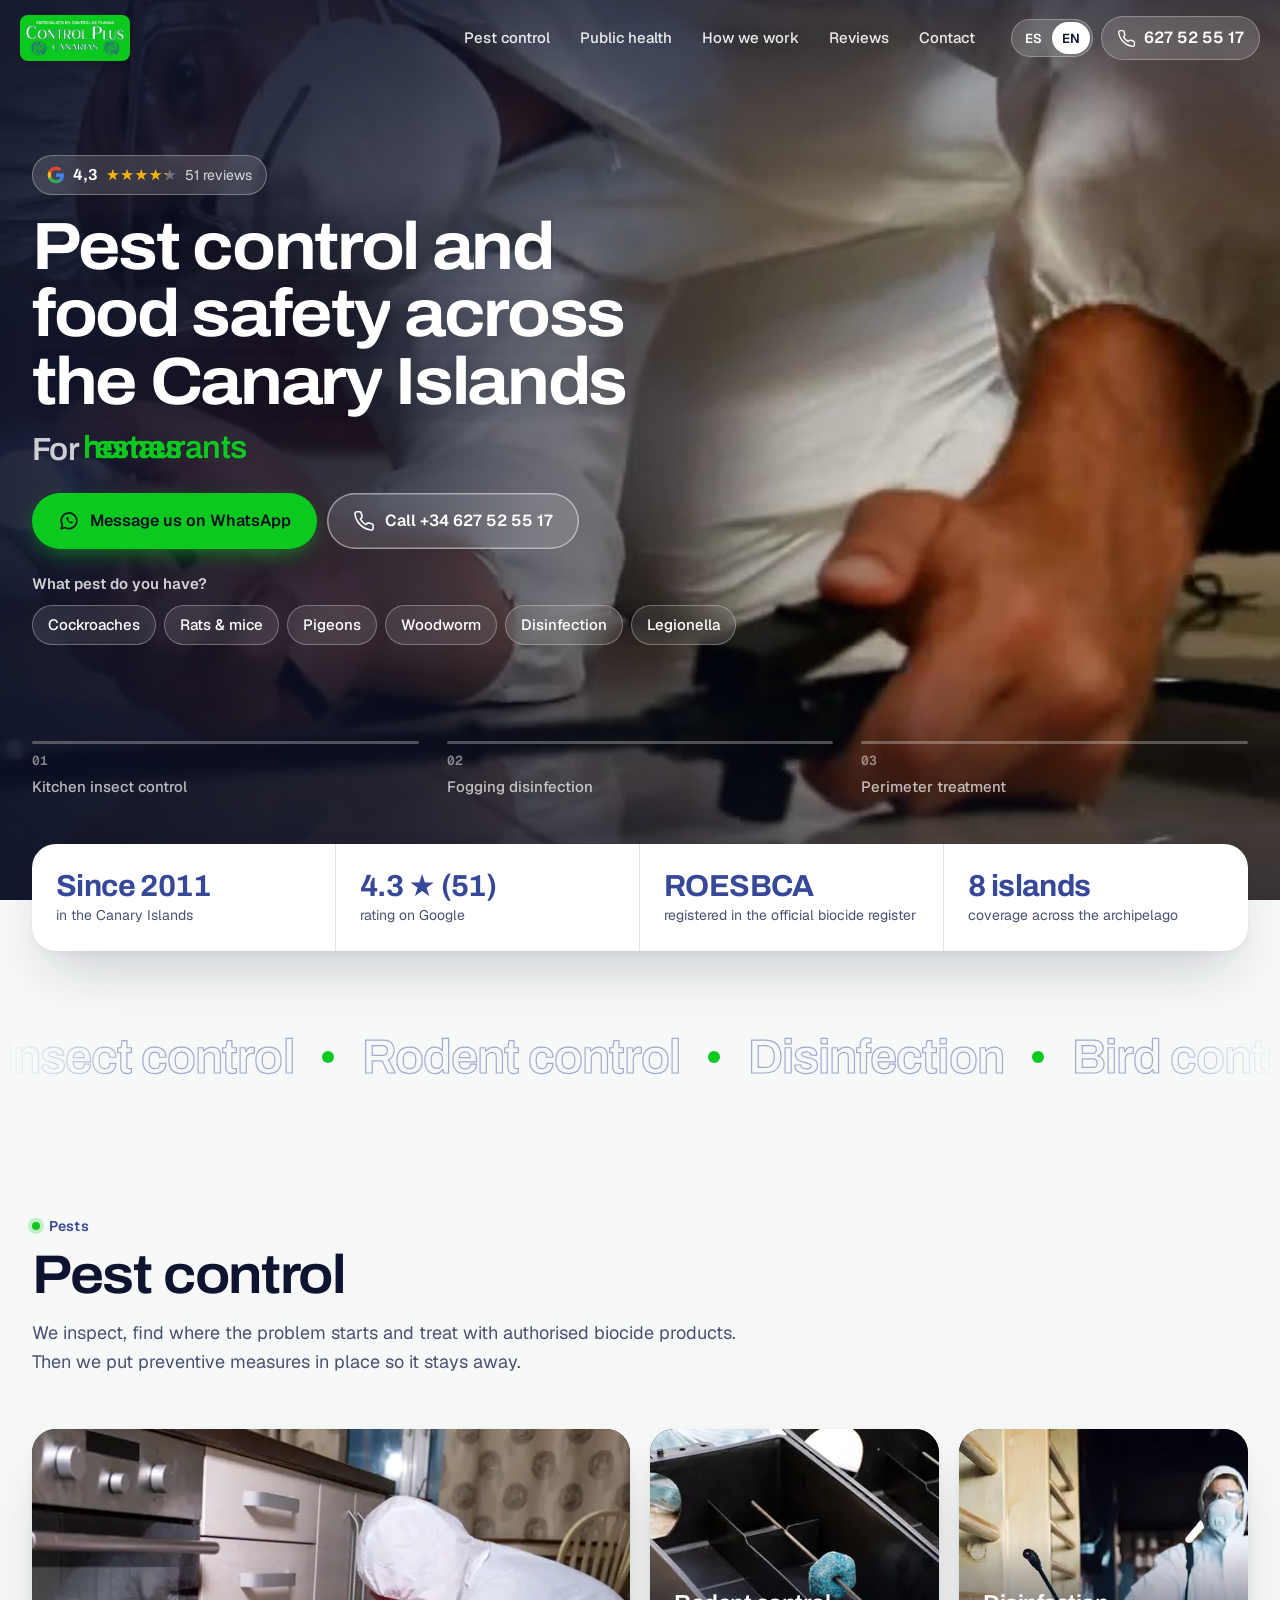
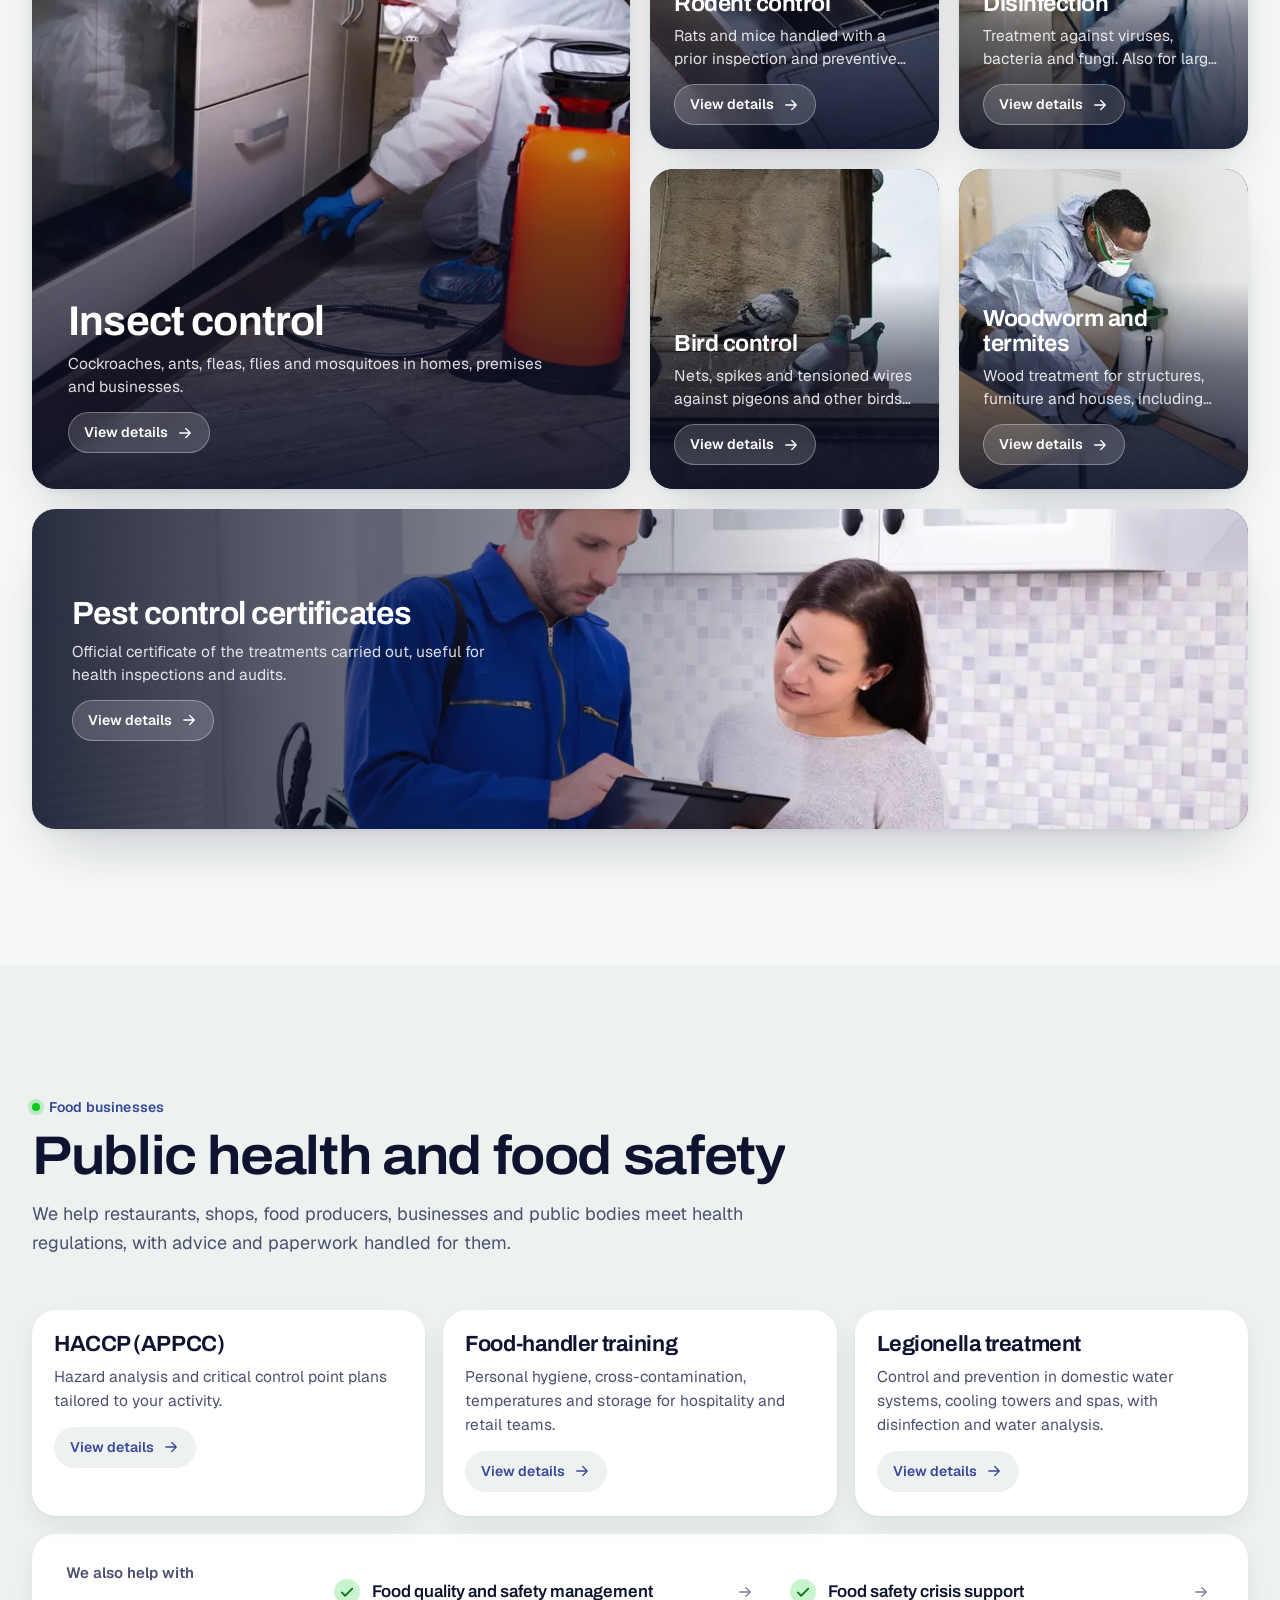
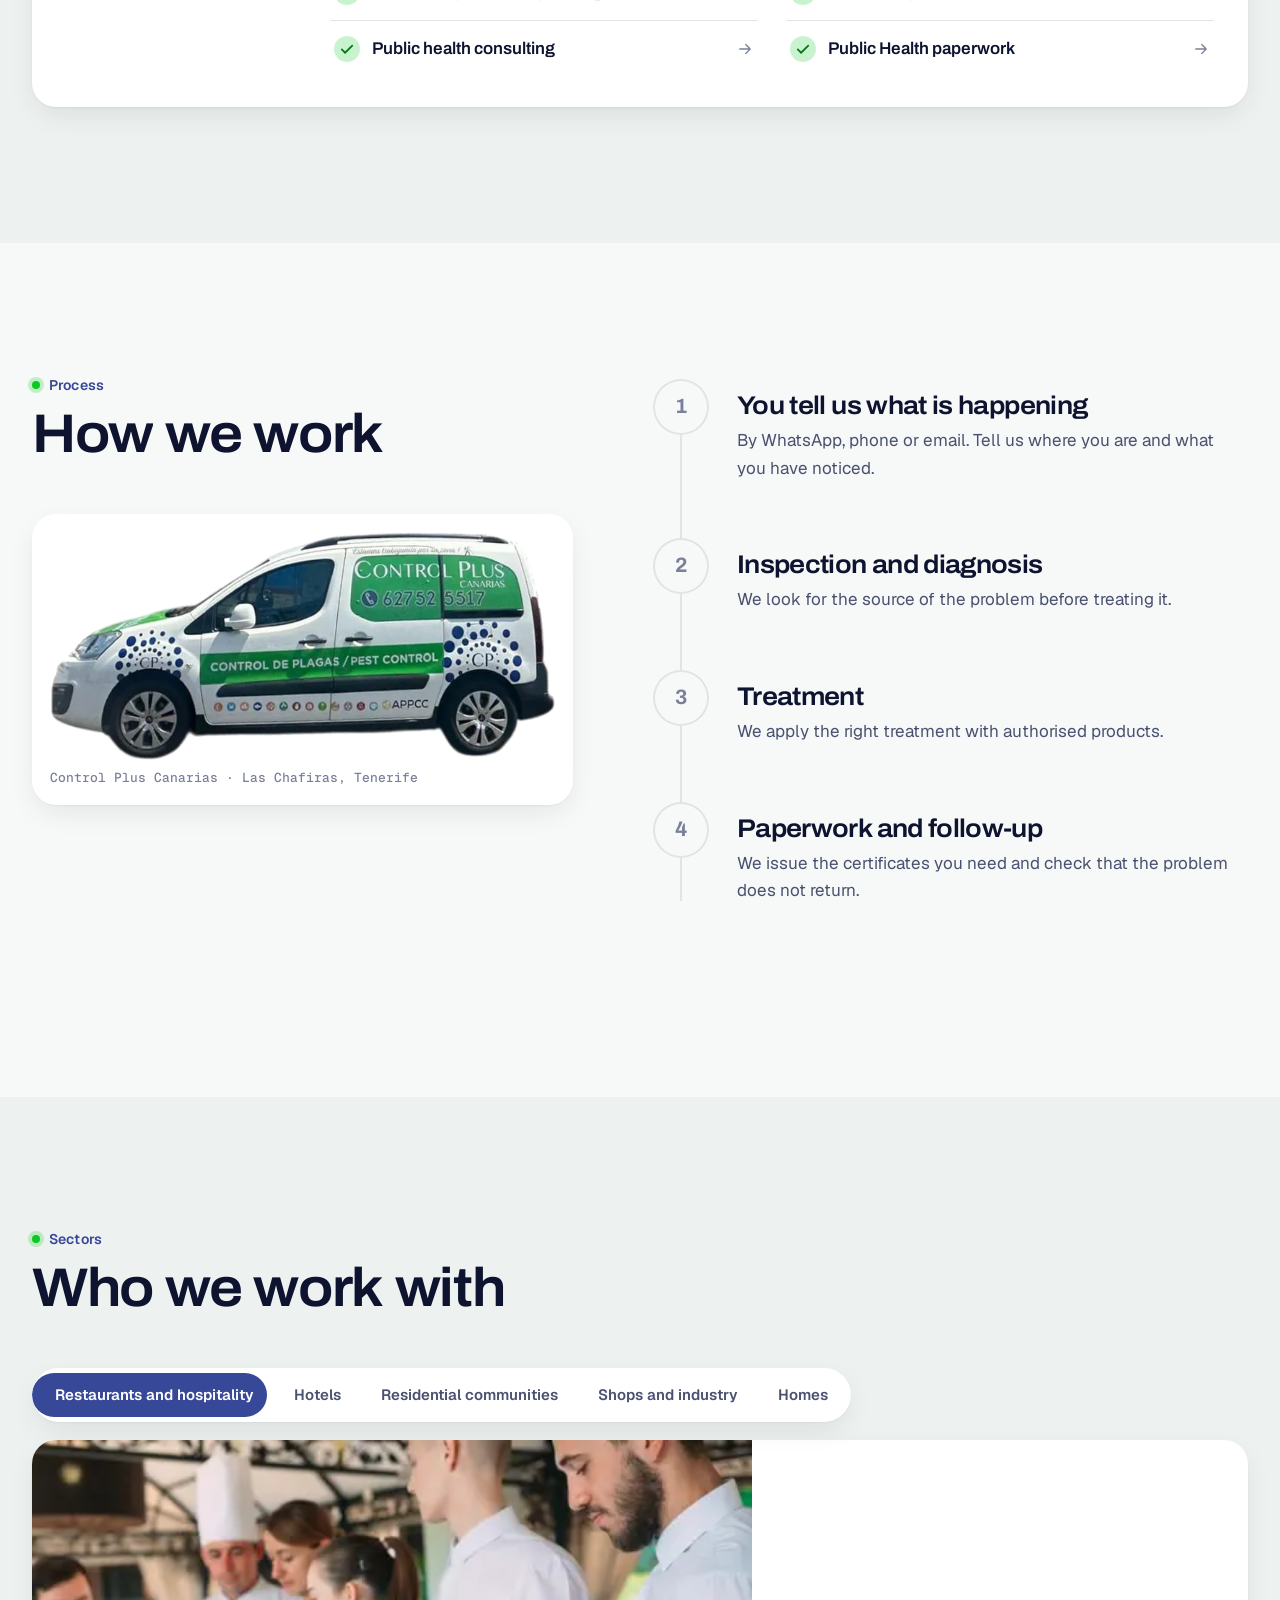
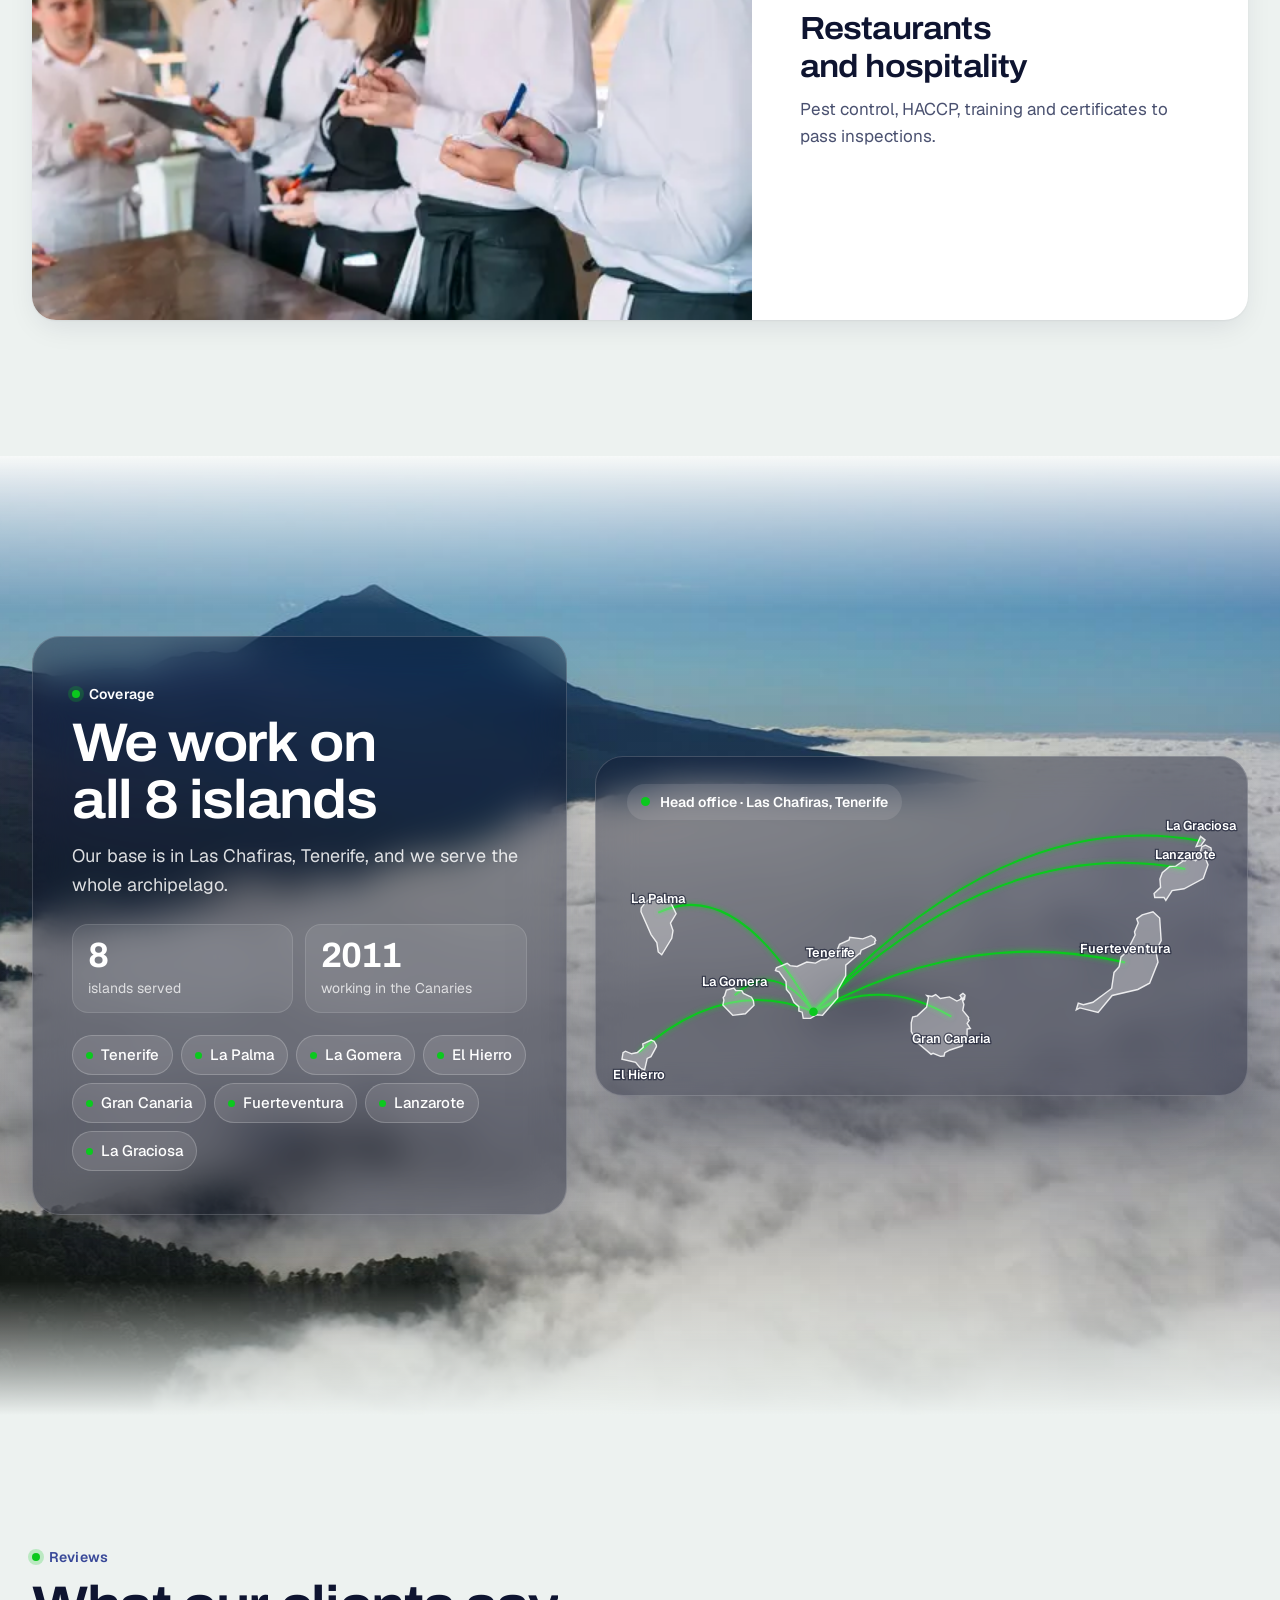
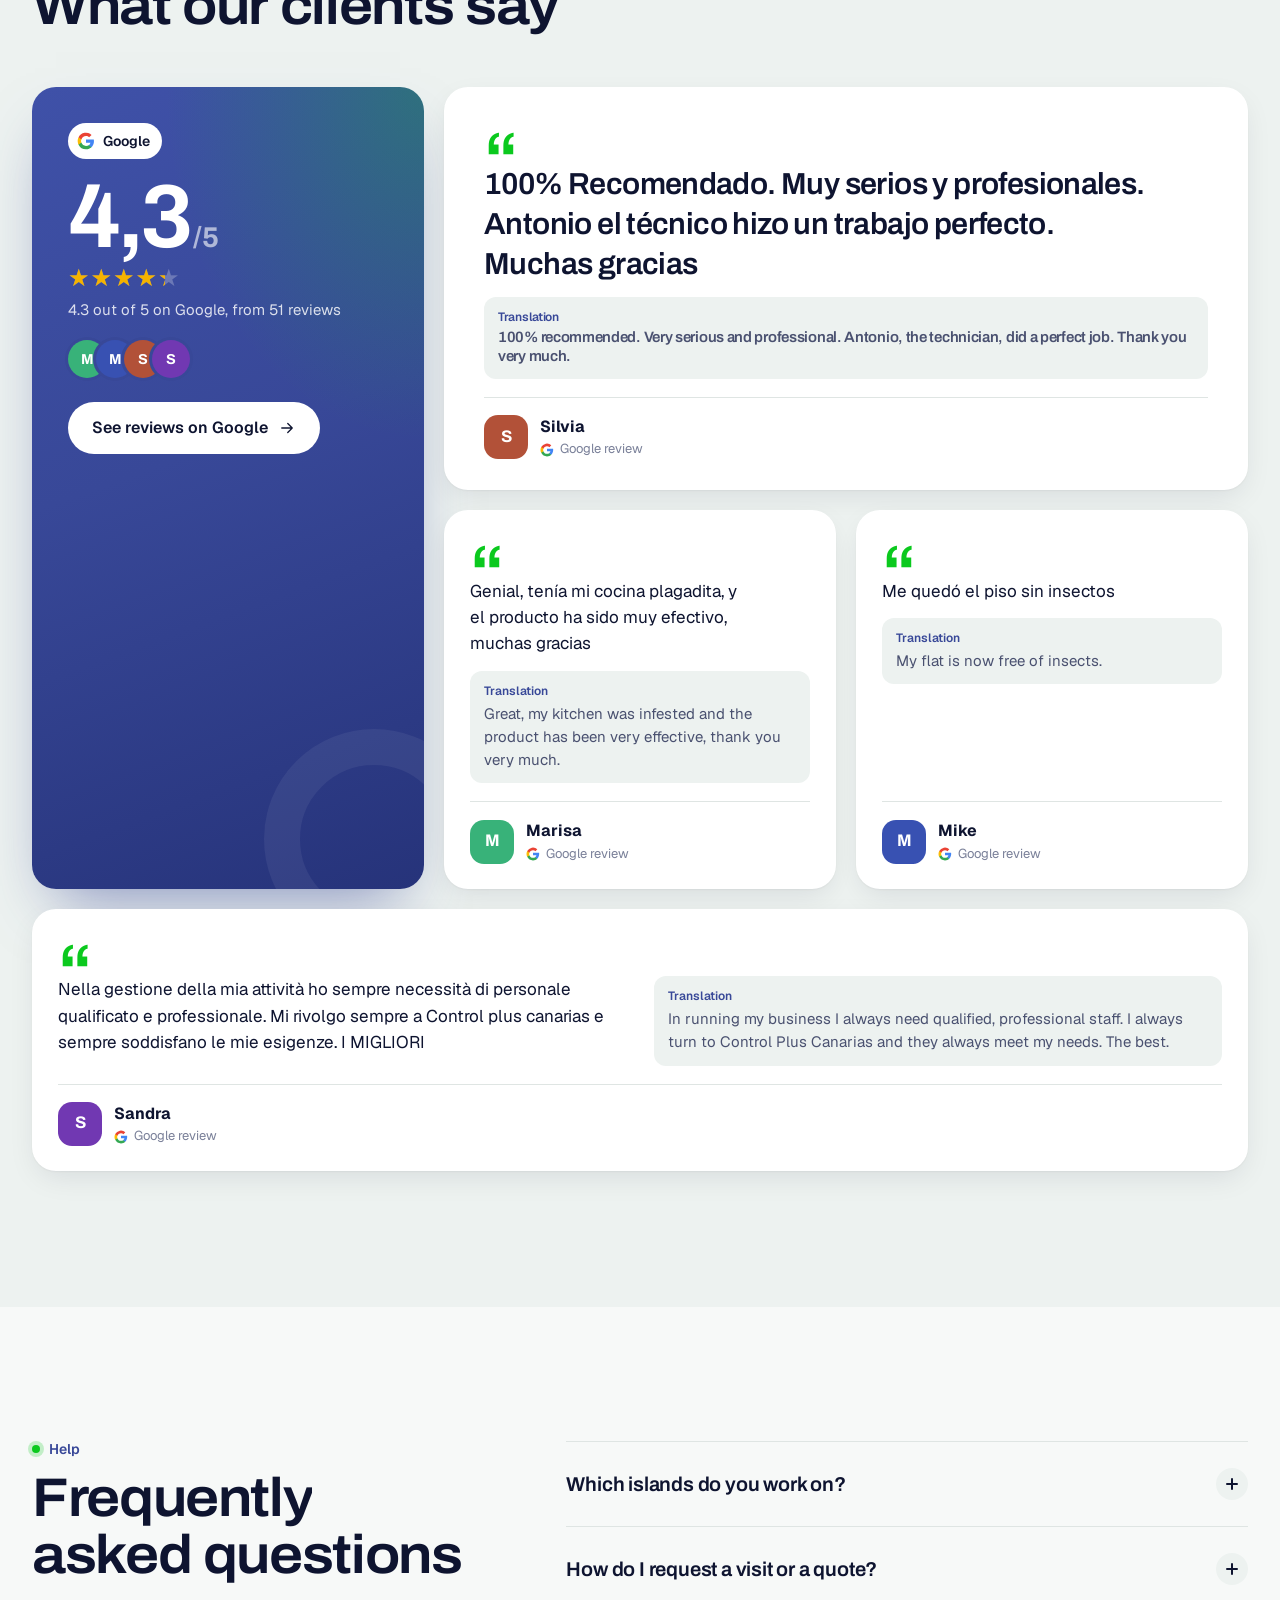
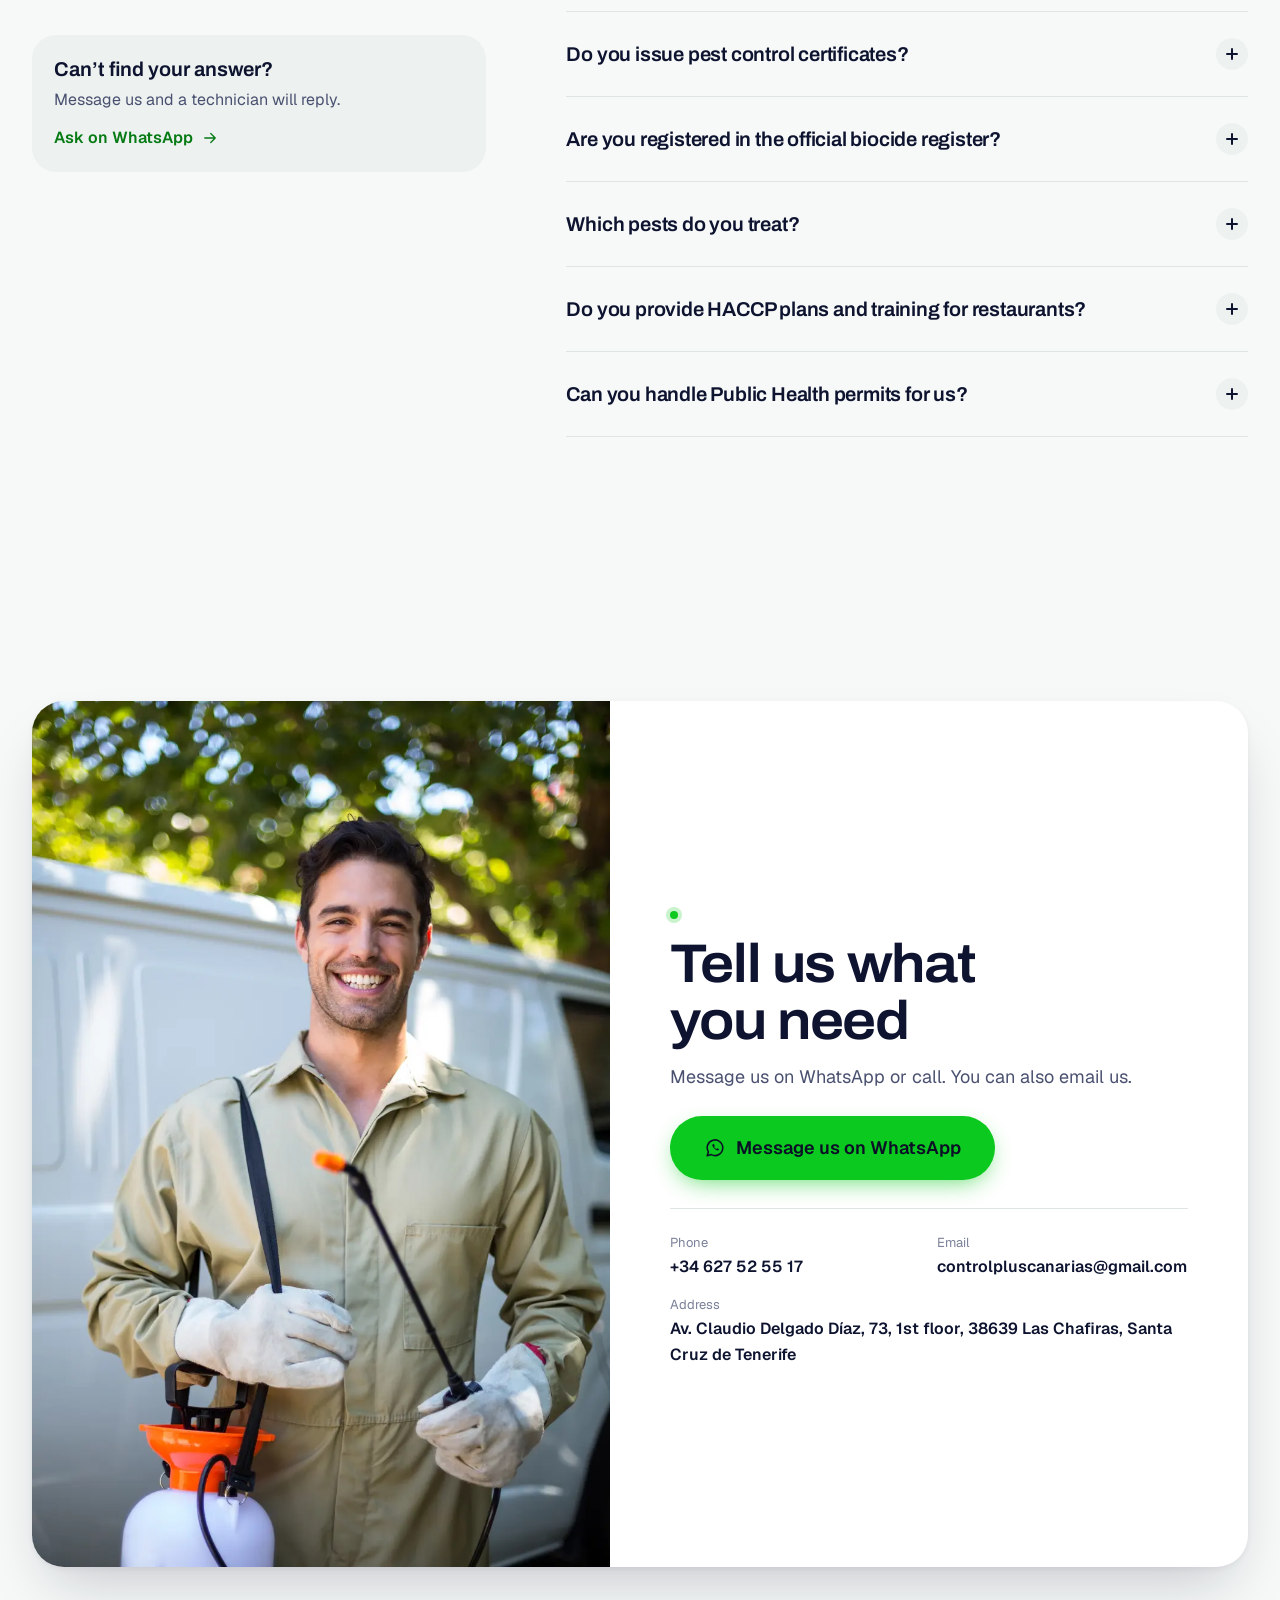
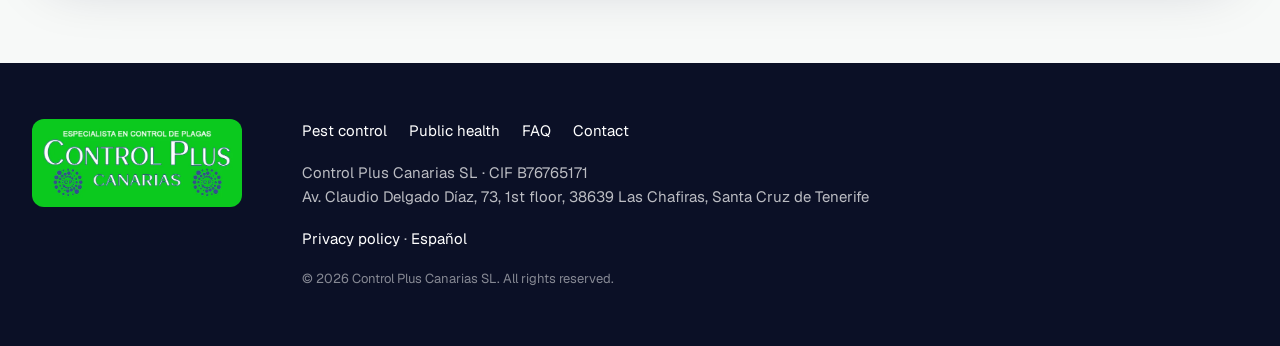
==== commit bdbf41aa: "Hero showreel (3 real clips, story bars, rotating audience) and cinematic Teide coverage section Co-" ====
--- a/en/index.html
+++ b/en/index.html
@@ -9,12 +9,12 @@
 <link rel="alternate" hreflang="es" href="https://controlplus.comebientf.com/"><link rel="alternate" hreflang="en" href="https://controlplus.comebientf.com/en/"><link rel="alternate" hreflang="x-default" href="https://controlplus.comebientf.com/">
 <meta name="theme-color" content="#FFFFFF">
 <meta property="og:type" content="website"><meta property="og:title" content="Pest control and food safety in the Canary Islands | Control Plus Canarias"><meta property="og:description" content="Pest control, HACCP, food-handler training and Legionella treatment across all 8 islands. Since 2011. Request a visit on WhatsApp or call +34 627 52 55 17."><meta property="og:image" content="https://controlplus.comebientf.com/img/og.jpg"><meta property="og:locale" content="en_GB">
-<link rel="icon" href="/img/favicon-48.png?v=3" type="image/png"><link rel="apple-touch-icon" href="/img/favicon.png?v=3">
+<link rel="icon" href="/img/favicon-48.png?v=4" type="image/png"><link rel="apple-touch-icon" href="/img/favicon.png?v=4">
 <link rel="preload" href="/fonts/archivo.woff2" as="font" type="font/woff2" crossorigin>
 <link rel="preload" href="/fonts/geist.woff2" as="font" type="font/woff2" crossorigin>
-<link rel="preload" as="image" href="/video/hero-m.jpg?v=3" media="(max-width: 899px)" fetchpriority="high">
-<link rel="preload" as="image" href="/video/hero-d.jpg?v=3" media="(min-width: 900px)" fetchpriority="high">
-<link rel="stylesheet" href="/assets/site.css?v=3">
+<link rel="preload" as="image" href="/video/hero-m.jpg?v=4" media="(max-width: 899px)" fetchpriority="high">
+<link rel="preload" as="image" href="/video/hero-d.jpg?v=4" media="(min-width: 900px)" fetchpriority="high">
+<link rel="stylesheet" href="/assets/site.css?v=4">
 <script>document.documentElement.classList.add("js")</script>
 <script type="application/ld+json">[{"@context":"https://schema.org","@type":"LocalBusiness","@id":"https://controlplus.comebientf.com/#business","name":"Control Plus Canarias","legalName":"Control Plus Canarias SL","url":"https://controlplus.comebientf.com/en/","telephone":"+34627525517","email":"controlpluscanarias@gmail.com","foundingDate":"2011","image":"https://controlplus.comebientf.com/img/og.jpg","logo":"https://controlplus.comebientf.com/img/logo-original.webp?v=${V}","address":{"@type":"PostalAddress","streetAddress":"Av. Claudio Delgado Díaz, 73, 1.ª planta","postalCode":"38639","addressLocality":"Las Chafiras, San Miguel de Abona","addressRegion":"Santa Cruz de Tenerife","addressCountry":"ES"},"areaServed":["Tenerife","La Palma","La Gomera","El Hierro","Gran Canaria","Fuerteventura","Lanzarote","La Graciosa"],"aggregateRating":{"@type":"AggregateRating","ratingValue":"4.3","reviewCount":"51","bestRating":"5"}},{"@context":"https://schema.org","@type":"FAQPage","mainEntity":[{"@type":"Question","name":"Which islands do you work on?","acceptedAnswer":{"@type":"Answer","text":"All 8 Canary Islands. Our base is in Las Chafiras, Tenerife."}},{"@type":"Question","name":"How do I request a visit or a quote?","acceptedAnswer":{"@type":"Answer","text":"Message us on WhatsApp or call +34 627 52 55 17. You can also email controlpluscanarias@gmail.com."}},{"@type":"Question","name":"Do you issue pest control certificates?","acceptedAnswer":{"@type":"Answer","text":"Yes. We issue official certificates for the treatments we carry out. Food, hospitality, retail and industrial businesses subject to health inspection usually need them."}},{"@type":"Question","name":"Are you registered in the official biocide register?","acceptedAnswer":{"@type":"Answer","text":"Yes. Control Plus Canarias is registered in the Registro Oficial de Establecimientos y Servicios Biocidas de Canarias (ROESBCA)."}},{"@type":"Question","name":"Which pests do you treat?","acceptedAnswer":{"@type":"Answer","text":"Rats, mice, cockroaches, ants, fleas, flies and mosquitoes. Also pigeons and other birds, and woodworm and termites in wood."}},{"@type":"Question","name":"Do you provide HACCP plans and training for restaurants?","acceptedAnswer":{"@type":"Answer","text":"Yes. We write tailored HACCP plans and run food-handler training for hospitality, shops and food industry."}},{"@type":"Question","name":"Can you handle Public Health permits for us?","acceptedAnswer":{"@type":"Answer","text":"Yes. We manage registrations, health authorisations and prior notifications with the Dirección General de Salud Pública."}}]}]</script>
 </head>
@@ -23,7 +23,7 @@
 <i class="progress" aria-hidden="true"></i>
 <header class="hdr" id="hdr">
   <div class="hdr__in">
-    <a class="brand" href="/en/"><img src="/img/logo-hdr.webp?v=3" width="287" height="120" alt="Control Plus Canarias"></a>
+    <a class="brand" href="/en/"><img src="/img/logo-hdr.webp?v=4" width="287" height="120" alt="Control Plus Canarias"></a>
     <nav class="hdr__nav" aria-label="Main"><a href="#plagas">Pest control</a><a href="#salud">Public health</a><a href="#proceso">How we work</a><a href="#opiniones">Reviews</a><a href="#contacto">Contact</a></nav>
     <div class="hdr__act">
       <div class="lang" role="group" aria-label="Language"><a href="/"  hreflang="es" lang="es">ES</a><a href="/en/" aria-current="true" hreflang="en" lang="en">EN</a></div>
@@ -35,21 +35,20 @@
 <main id="main">
 <section class="hero" id="top" aria-labelledby="h1">
   <div class="hero__media">
-    <picture><source media="(min-width: 900px)" srcset="/video/hero-d.jpg?v=3"><img class="hero__poster" src="/video/hero-m.jpg?v=3" width="720" height="720" alt="Pest control technician treating a kitchen skirting board" fetchpriority="high"></picture>
-    <video class="hero__video" muted playsinline loop preload="none" data-src-m="/video/hero-m.mp4?v=3" data-src-d="/video/hero-d.mp4?v=3" aria-hidden="true"></video>
-    <span class="hero__badge"><i></i>Tenerife · all 8 islands</span>
+    <picture><source media="(min-width: 900px)" srcset="/video/reel-d.jpg?v=4"><img class="hero__poster" src="/video/reel-m.jpg?v=4" width="720" height="900" alt="Pest control technicians at work" fetchpriority="high"></picture>
+    <video class="hero__video" muted playsinline loop preload="none" data-src-m="/video/reel-m.mp4?v=4" data-src-d="/video/reel-d.mp4?v=4" aria-hidden="true"></video>
   </div>
   <div class="wrap hero__body">
     <a class="chip-rating hero__in" style="--d:0" href="#opiniones"><svg class="g" viewBox="0 0 24 24" aria-hidden="true"><path fill="#4285F4" d="M22.6 12.2c0-.8-.1-1.5-.2-2.2H12v4.2h5.9a5 5 0 0 1-2.2 3.3v2.7h3.6c2.1-1.9 3.3-4.8 3.3-8z"/><path fill="#34A853" d="M12 23c3 0 5.5-1 7.3-2.7l-3.6-2.8c-1 .7-2.2 1-3.7 1-2.9 0-5.3-1.9-6.2-4.5H2.1v2.9A11 11 0 0 0 12 23z"/><path fill="#FBBC05" d="M5.8 14a6.6 6.6 0 0 1 0-4.2V7H2.1a11 11 0 0 0 0 9.9z"/><path fill="#EA4335" d="M12 5.4c1.6 0 3.1.6 4.2 1.7l3.2-3.2A11 11 0 0 0 2.1 7l3.7 2.9C6.7 7.3 9.1 5.4 12 5.4z"/></svg><strong>4,3</strong><span class="stars" aria-hidden="true"><span>★★★★★</span><span class="stars__on" style="width:86%">★★★★★</span></span><span>51 reviews</span></a>
     <h1 id="h1" class="hero__title"><span class="w"><span style="--w:0">Pest</span></span> <span class="w"><span style="--w:1">control</span></span> <span class="w"><span style="--w:2">and</span></span> <span class="w"><span style="--w:3">food</span></span> <span class="w"><span style="--w:4">safety</span></span> <span class="w"><span style="--w:5">across</span></span> <span class="w"><span style="--w:6">the</span></span> <span class="w"><span style="--w:7">Canary</span></span> <span class="w"><span style="--w:8">Islands</span></span></h1>
-    <p class="hero__sub hero__in" style="--d:5">Since 2011 we have looked after homes, communities, hotels and restaurants on all 8 islands. Tell us what is happening and we will advise you.</p>
+    <p class="hero__rot hero__in" style="--d:5">For <span class="rot" aria-live="off"><span class="on">homes</span><span>restaurants</span><span>hotels</span><span>communities</span><span>businesses</span></span></p>
     <div class="hero__ctas hero__in" style="--d:6" id="heroCtas">
       <a class="btn btn--wa btn--lg mag" href="https://wa.me/34627525517?text=Hello%2C%20I%20am%20writing%20from%20your%20website.%20I%20would%20like%20information%20about%3A%20Control%20Plus%20Canarias" target="_blank" rel="noopener"><svg class="ic" viewBox="0 0 24 24" aria-hidden="true"><path d="M20.5 11.8a8.5 8.5 0 0 1-12.6 7.4L3.5 20.5l1.3-4.3a8.5 8.5 0 1 1 15.7-4.4z"/><path d="M9 8.5c.2 2.6 3.2 5.8 6.4 6.3l1.1-1.4-1.9-1-.9.8c-1-.4-2.2-1.6-2.7-2.7l.8-.9-1-1.9z" fill="currentColor" stroke="none"/></svg><span>Message us on WhatsApp</span></a>
       <a class="btn btn--glass btn--lg" href="tel:+34627525517"><svg class="ic" viewBox="0 0 24 24" aria-hidden="true"><path d="M22 16.9v3a2 2 0 0 1-2.2 2 19.8 19.8 0 0 1-8.6-3.1 19.5 19.5 0 0 1-6-6A19.8 19.8 0 0 1 2.1 4.2 2 2 0 0 1 4.1 2h3a2 2 0 0 1 2 1.7c.1 1 .4 1.9.7 2.8a2 2 0 0 1-.5 2.1L8.1 9.9a16 16 0 0 0 6 6l1.3-1.3a2 2 0 0 1 2.1-.4c.9.3 1.8.6 2.8.7a2 2 0 0 1 1.7 2z"/></svg><span>Call +34 627 52 55 17</span></a>
     </div>
     <div class="picker hero__in" style="--d:7"><p>What pest do you have?</p><ul role="list"><li><a href="#p0" data-open="p0" style="--i:0">Cockroaches</a></li><li><a href="#p1" data-open="p1" style="--i:1">Rats &amp; mice</a></li><li><a href="#p3" data-open="p3" style="--i:2">Pigeons</a></li><li><a href="#p4" data-open="p4" style="--i:3">Woodworm</a></li><li><a href="#p2" data-open="p2" style="--i:4">Disinfection</a></li><li><a href="#h2" data-open="h2" style="--i:5">Legionella</a></li></ul></div>
   </div>
-  <a class="hero__scroll" href="#plagas" aria-label="Scroll"><i></i></a>
+  <div class="reel hero__in" style="--d:8" aria-hidden="true"><div class="wrap reel__in"><button type="button" class="reel__seg" data-seg="0" tabindex="-1"><i><b></b></i><span>01</span>Kitchen insect control</button><button type="button" class="reel__seg" data-seg="1" tabindex="-1"><i><b></b></i><span>02</span>Fogging disinfection</button><button type="button" class="reel__seg" data-seg="2" tabindex="-1"><i><b></b></i><span>03</span>Perimeter treatment</button></div></div>
 </section>
 
 <section class="trust" aria-label="Control Plus Canarias">
@@ -62,22 +61,22 @@
   <div class="wrap sec__head reveal"><p class="kick">Pests</p><h2 id="t-pests"><span class="w"><span style="--w:0">Pest</span></span> <span class="w"><span style="--w:1">control</span></span></h2><p class="lead">We inspect, find where the problem starts and treat with authorised biocide products. Then we put preventive measures in place so it stays away.</p></div>
   <ul class="wrap svc" role="list">
     <li class="svc__card" id="p0" style="--i:0"><button class="svc__btn spot" type="button" data-open="p0" aria-haspopup="dialog">
-      <span class="svc__img"><img class="" src="/img/p-insectos-960.webp?v=3" srcset="/img/p-insectos-480.webp?v=3 480w, /img/p-insectos-960.webp?v=3 960w, /img/p-insectos-1400.webp?v=3 1400w" sizes="(min-width:1024px) 50vw, 92vw" alt="Insect control" style="object-position:82% 50%" loading="lazy" decoding="async"></span>
+      <span class="svc__img"><img class="" src="/img/p-insectos-960.webp?v=4" srcset="/img/p-insectos-480.webp?v=4 480w, /img/p-insectos-960.webp?v=4 960w, /img/p-insectos-1400.webp?v=4 1400w" sizes="(min-width:1024px) 50vw, 92vw" alt="Insect control" style="object-position:82% 50%" loading="lazy" decoding="async"></span>
       <span class="svc__txt"><span class="svc__name">Insect control</span><span class="svc__desc">Cockroaches, ants, fleas, flies and mosquitoes in homes, premises and businesses.</span><span class="svc__more">View details <svg class="ic ic--ar" viewBox="0 0 24 24" aria-hidden="true"><path d="M5 12h14M13 6l6 6-6 6"/></svg></span></span></button></li>
     <li class="svc__card" id="p1" style="--i:1"><button class="svc__btn spot" type="button" data-open="p1" aria-haspopup="dialog">
-      <span class="svc__img"><img class="" src="/img/p-roedores-960.webp?v=3" srcset="/img/p-roedores-480.webp?v=3 480w, /img/p-roedores-960.webp?v=3 960w, /img/p-roedores-1400.webp?v=3 1400w" sizes="(min-width:1024px) 25vw, 92vw" alt="Rodent control" loading="lazy" decoding="async"></span>
+      <span class="svc__img"><img class="" src="/img/p-roedores-960.webp?v=4" srcset="/img/p-roedores-480.webp?v=4 480w, /img/p-roedores-960.webp?v=4 960w, /img/p-roedores-1400.webp?v=4 1400w" sizes="(min-width:1024px) 25vw, 92vw" alt="Rodent control" loading="lazy" decoding="async"></span>
       <span class="svc__txt"><span class="svc__name">Rodent control</span><span class="svc__desc">Rats and mice handled with a prior inspection and preventive follow-up.</span><span class="svc__more">View details <svg class="ic ic--ar" viewBox="0 0 24 24" aria-hidden="true"><path d="M5 12h14M13 6l6 6-6 6"/></svg></span></span></button></li>
     <li class="svc__card" id="p2" style="--i:2"><button class="svc__btn spot" type="button" data-open="p2" aria-haspopup="dialog">
-      <span class="svc__img"><img class="" src="/img/p-desinfeccion-960.webp?v=3" srcset="/img/p-desinfeccion-480.webp?v=3 480w, /img/p-desinfeccion-960.webp?v=3 960w, /img/p-desinfeccion-1400.webp?v=3 1400w" sizes="(min-width:1024px) 25vw, 92vw" alt="Disinfection" style="object-position:62% 30%" loading="lazy" decoding="async"></span>
+      <span class="svc__img"><img class="" src="/img/p-desinfeccion-960.webp?v=4" srcset="/img/p-desinfeccion-480.webp?v=4 480w, /img/p-desinfeccion-960.webp?v=4 960w, /img/p-desinfeccion-1400.webp?v=4 1400w" sizes="(min-width:1024px) 25vw, 92vw" alt="Disinfection" style="object-position:62% 30%" loading="lazy" decoding="async"></span>
       <span class="svc__txt"><span class="svc__name">Disinfection</span><span class="svc__desc">Treatment against viruses, bacteria and fungi. Also for large surfaces such as warehouses, supermarkets or sports facilities, using fogging and controlled micro-diffusion.</span><span class="svc__more">View details <svg class="ic ic--ar" viewBox="0 0 24 24" aria-hidden="true"><path d="M5 12h14M13 6l6 6-6 6"/></svg></span></span></button></li>
     <li class="svc__card" id="p3" style="--i:3"><button class="svc__btn spot" type="button" data-open="p3" aria-haspopup="dialog">
-      <span class="svc__img"><img class="" src="/img/p-aves-960.webp?v=3" srcset="/img/p-aves-480.webp?v=3 480w, /img/p-aves-960.webp?v=3 960w, /img/p-aves-1400.webp?v=3 1400w" sizes="(min-width:1024px) 25vw, 92vw" alt="Bird control" style="object-position:40% 50%" loading="lazy" decoding="async"></span>
+      <span class="svc__img"><img class="" src="/img/p-aves-960.webp?v=4" srcset="/img/p-aves-480.webp?v=4 480w, /img/p-aves-960.webp?v=4 960w, /img/p-aves-1400.webp?v=4 1400w" sizes="(min-width:1024px) 25vw, 92vw" alt="Bird control" style="object-position:40% 50%" loading="lazy" decoding="async"></span>
       <span class="svc__txt"><span class="svc__name">Bird control</span><span class="svc__desc">Nets, spikes and tensioned wires against pigeons and other birds on buildings, roofs and hotels. Animals are not harmed.</span><span class="svc__more">View details <svg class="ic ic--ar" viewBox="0 0 24 24" aria-hidden="true"><path d="M5 12h14M13 6l6 6-6 6"/></svg></span></span></button></li>
     <li class="svc__card" id="p4" style="--i:4"><button class="svc__btn spot" type="button" data-open="p4" aria-haspopup="dialog">
-      <span class="svc__img"><img class="" src="/img/p-carcoma-960.webp?v=3" srcset="/img/p-carcoma-480.webp?v=3 480w, /img/p-carcoma-960.webp?v=3 960w, /img/p-carcoma-1400.webp?v=3 1400w" sizes="(min-width:1024px) 25vw, 92vw" alt="Woodworm and termites" style="object-position:38% 40%" loading="lazy" decoding="async"></span>
+      <span class="svc__img"><img class="" src="/img/p-carcoma-960.webp?v=4" srcset="/img/p-carcoma-480.webp?v=4 480w, /img/p-carcoma-960.webp?v=4 960w, /img/p-carcoma-1400.webp?v=4 1400w" sizes="(min-width:1024px) 25vw, 92vw" alt="Woodworm and termites" style="object-position:38% 40%" loading="lazy" decoding="async"></span>
       <span class="svc__txt"><span class="svc__name">Woodworm and termites</span><span class="svc__desc">Wood treatment for structures, furniture and houses, including subterranean termites.</span><span class="svc__more">View details <svg class="ic ic--ar" viewBox="0 0 24 24" aria-hidden="true"><path d="M5 12h14M13 6l6 6-6 6"/></svg></span></span></button></li>
     <li class="svc__card" id="p5" style="--i:5"><button class="svc__btn spot" type="button" data-open="p5" aria-haspopup="dialog">
-      <span class="svc__img"><img class="" src="/img/p-certificados-960.webp?v=3" srcset="/img/p-certificados-480.webp?v=3 480w, /img/p-certificados-960.webp?v=3 960w, /img/p-certificados-1400.webp?v=3 1400w" sizes="(min-width:1024px) 100vw, 92vw" alt="Pest control certificates" style="object-position:45% 30%" loading="lazy" decoding="async"></span>
+      <span class="svc__img"><img class="" src="/img/p-certificados-960.webp?v=4" srcset="/img/p-certificados-480.webp?v=4 480w, /img/p-certificados-960.webp?v=4 960w, /img/p-certificados-1400.webp?v=4 1400w" sizes="(min-width:1024px) 100vw, 92vw" alt="Pest control certificates" style="object-position:45% 30%" loading="lazy" decoding="async"></span>
       <span class="svc__txt"><span class="svc__name">Pest control certificates</span><span class="svc__desc">Official certificate of the treatments carried out, useful for health inspections and audits.</span><span class="svc__more">View details <svg class="ic ic--ar" viewBox="0 0 24 24" aria-hidden="true"><path d="M5 12h14M13 6l6 6-6 6"/></svg></span></span></button></li>
   </ul>
 </section>
@@ -87,13 +86,13 @@
     <div class="sec__head reveal"><p class="kick">Food businesses</p><h2 id="t-health"><span class="w"><span style="--w:0">Public</span></span> <span class="w"><span style="--w:1">health</span></span> <span class="w"><span style="--w:2">and</span></span> <span class="w"><span style="--w:3">food</span></span> <span class="w"><span style="--w:4">safety</span></span></h2><p class="lead">We help restaurants, shops, food producers, businesses and public bodies meet health regulations, with advice and paperwork handled for them.</p></div>
     <ul class="hl" role="list">
       <li class="hl__card reveal" id="h0" style="--i:0"><button class="spot" type="button" data-open="h0" aria-haspopup="dialog">
-        <span class="hl__img par"><img class="" src="/img/p-appcc-960.webp?v=3" srcset="/img/p-appcc-480.webp?v=3 480w, /img/p-appcc-960.webp?v=3 960w, /img/p-appcc-1400.webp?v=3 1400w" sizes="(min-width:1024px) 33vw, 92vw" alt="HACCP (APPCC)" style="object-position:55% 40%" loading="lazy" decoding="async"></span>
+        <span class="hl__img par"><img class="" src="/img/p-appcc-960.webp?v=4" srcset="/img/p-appcc-480.webp?v=4 480w, /img/p-appcc-960.webp?v=4 960w, /img/p-appcc-1400.webp?v=4 1400w" sizes="(min-width:1024px) 33vw, 92vw" alt="HACCP (APPCC)" style="object-position:55% 40%" loading="lazy" decoding="async"></span>
         <span class="hl__txt"><span class="hl__name">HACCP (APPCC)</span><span class="hl__desc">Hazard analysis and critical control point plans tailored to your activity.</span><span class="svc__more">View details <svg class="ic ic--ar" viewBox="0 0 24 24" aria-hidden="true"><path d="M5 12h14M13 6l6 6-6 6"/></svg></span></span></button></li>
       <li class="hl__card reveal" id="h1" style="--i:1"><button class="spot" type="button" data-open="h1" aria-haspopup="dialog">
-        <span class="hl__img par"><img class="" src="/img/p-formacion-960.webp?v=3" srcset="/img/p-formacion-480.webp?v=3 480w, /img/p-formacion-960.webp?v=3 960w, /img/p-formacion-1400.webp?v=3 1400w" sizes="(min-width:1024px) 33vw, 92vw" alt="Food-handler training" style="object-position:60% 40%" loading="lazy" decoding="async"></span>
+        <span class="hl__img par"><img class="" src="/img/p-formacion-960.webp?v=4" srcset="/img/p-formacion-480.webp?v=4 480w, /img/p-formacion-960.webp?v=4 960w, /img/p-formacion-1400.webp?v=4 1400w" sizes="(min-width:1024px) 33vw, 92vw" alt="Food-handler training" style="object-position:60% 40%" loading="lazy" decoding="async"></span>
         <span class="hl__txt"><span class="hl__name">Food-handler training</span><span class="hl__desc">Personal hygiene, cross-contamination, temperatures and storage for hospitality and retail teams.</span><span class="svc__more">View details <svg class="ic ic--ar" viewBox="0 0 24 24" aria-hidden="true"><path d="M5 12h14M13 6l6 6-6 6"/></svg></span></span></button></li>
       <li class="hl__card reveal" id="h2" style="--i:2"><button class="spot" type="button" data-open="h2" aria-haspopup="dialog">
-        <span class="hl__img par"><img class="" src="/img/p-legionella-960.webp?v=3" srcset="/img/p-legionella-480.webp?v=3 480w, /img/p-legionella-960.webp?v=3 960w, /img/p-legionella-1400.webp?v=3 1400w" sizes="(min-width:1024px) 33vw, 92vw" alt="Legionella treatment" style="object-position:60% 50%" loading="lazy" decoding="async"></span>
+        <span class="hl__img par"><img class="" src="/img/p-legionella-960.webp?v=4" srcset="/img/p-legionella-480.webp?v=4 480w, /img/p-legionella-960.webp?v=4 960w, /img/p-legionella-1400.webp?v=4 1400w" sizes="(min-width:1024px) 33vw, 92vw" alt="Legionella treatment" style="object-position:60% 50%" loading="lazy" decoding="async"></span>
         <span class="hl__txt"><span class="hl__name">Legionella treatment</span><span class="hl__desc">Control and prevention in domestic water systems, cooling towers and spas, with disinfection and water analysis.</span><span class="svc__more">View details <svg class="ic ic--ar" viewBox="0 0 24 24" aria-hidden="true"><path d="M5 12h14M13 6l6 6-6 6"/></svg></span></span></button></li>
     </ul>
     <div class="more reveal"><p class="more__t">We also help with</p><ul role="list"><li id="h3"><button type="button" data-open="h3" aria-haspopup="dialog"><svg class="ic" viewBox="0 0 24 24" aria-hidden="true"><path d="M5 12.5l4.5 4.5L19 7.5"/></svg><span>Food quality and safety management</span><svg class="ic ic--ar" viewBox="0 0 24 24" aria-hidden="true"><path d="M5 12h14M13 6l6 6-6 6"/></svg></button></li><li id="h4"><button type="button" data-open="h4" aria-haspopup="dialog"><svg class="ic" viewBox="0 0 24 24" aria-hidden="true"><path d="M5 12.5l4.5 4.5L19 7.5"/></svg><span>Food safety crisis support</span><svg class="ic ic--ar" viewBox="0 0 24 24" aria-hidden="true"><path d="M5 12h14M13 6l6 6-6 6"/></svg></button></li><li id="h5"><button type="button" data-open="h5" aria-haspopup="dialog"><svg class="ic" viewBox="0 0 24 24" aria-hidden="true"><path d="M5 12.5l4.5 4.5L19 7.5"/></svg><span>Public health consulting</span><svg class="ic ic--ar" viewBox="0 0 24 24" aria-hidden="true"><path d="M5 12h14M13 6l6 6-6 6"/></svg></button></li><li id="h6"><button type="button" data-open="h6" aria-haspopup="dialog"><svg class="ic" viewBox="0 0 24 24" aria-hidden="true"><path d="M5 12.5l4.5 4.5L19 7.5"/></svg><span>Public Health paperwork</span><svg class="ic ic--ar" viewBox="0 0 24 24" aria-hidden="true"><path d="M5 12h14M13 6l6 6-6 6"/></svg></button></li></ul></div>
@@ -104,7 +103,7 @@
   <div class="wrap how">
     <div class="how__side">
       <div class="sec__head reveal"><p class="kick">Process</p><h2 id="t-how"><span class="w"><span style="--w:0">How</span></span> <span class="w"><span style="--w:1">we</span></span> <span class="w"><span style="--w:2">work</span></span></h2></div>
-      <figure class="how__van reveal"><img src="/img/van.webp?v=3" width="700" height="316" alt="Control Plus Canarias van" loading="lazy"><figcaption>Control Plus Canarias · Las Chafiras, Tenerife</figcaption></figure>
+      <figure class="how__van reveal"><img src="/img/van.webp?v=4" width="700" height="316" alt="Control Plus Canarias van" loading="lazy"><figcaption>Control Plus Canarias · Las Chafiras, Tenerife</figcaption></figure>
     </div>
     <ol class="steps" id="steps"><i class="steps__line" aria-hidden="true"><i></i></i>
       <li class="step" style="--i:0"><span class="step__n">1</span><div><h3>You tell us what is happening</h3><p>By WhatsApp, phone or email. Tell us where you are and what you have noticed.</p></div></li>
@@ -121,25 +120,27 @@
     <div class="sectors reveal">
       <div class="tabs" role="tablist" aria-label="Who we work with"><button role="tab" id="tab-0" aria-controls="pan-0" aria-selected="true" tabindex="0">Restaurants and hospitality</button><button role="tab" id="tab-1" aria-controls="pan-1" aria-selected="false" tabindex="-1">Hotels</button><button role="tab" id="tab-2" aria-controls="pan-2" aria-selected="false" tabindex="-1">Residential communities</button><button role="tab" id="tab-3" aria-controls="pan-3" aria-selected="false" tabindex="-1">Shops and industry</button><button role="tab" id="tab-4" aria-controls="pan-4" aria-selected="false" tabindex="-1">Homes</button><i class="tabs__ind" aria-hidden="true"></i></div>
       <div class="pans"><div class="pan" role="tabpanel" id="pan-0" aria-labelledby="tab-0" >
-        <figure class="pan__img"><img class="" src="/img/p-formacion-960.webp?v=3" srcset="/img/p-formacion-480.webp?v=3 480w, /img/p-formacion-960.webp?v=3 960w, /img/p-formacion-1400.webp?v=3 1400w" sizes="(min-width:1024px) 60vw, 92vw" alt="Restaurants and hospitality" style="object-position:60% 40%" loading="lazy" decoding="async"></figure>
+        <figure class="pan__img"><img class="" src="/img/p-formacion-960.webp?v=4" srcset="/img/p-formacion-480.webp?v=4 480w, /img/p-formacion-960.webp?v=4 960w, /img/p-formacion-1400.webp?v=4 1400w" sizes="(min-width:1024px) 60vw, 92vw" alt="Restaurants and hospitality" style="object-position:60% 40%" loading="lazy" decoding="async"></figure>
         <div class="pan__txt"><h3>Restaurants and hospitality</h3><p>Pest control, HACCP, training and certificates to pass inspections.</p></div></div><div class="pan" role="tabpanel" id="pan-1" aria-labelledby="tab-1" hidden>
-        <figure class="pan__img"><img class="" src="/img/p-hotel-960.webp?v=3" srcset="/img/p-hotel-480.webp?v=3 480w, /img/p-hotel-960.webp?v=3 960w, /img/p-hotel-1400.webp?v=3 1400w" sizes="(min-width:1024px) 60vw, 92vw" alt="Hotels" loading="lazy" decoding="async"></figure>
+        <figure class="pan__img"><img class="" src="/img/p-hotel-960.webp?v=4" srcset="/img/p-hotel-480.webp?v=4 480w, /img/p-hotel-960.webp?v=4 960w, /img/p-hotel-1400.webp?v=4 1400w" sizes="(min-width:1024px) 60vw, 92vw" alt="Hotels" loading="lazy" decoding="async"></figure>
         <div class="pan__txt"><h3>Hotels</h3><p>Pests, birds, disinfection and Legionella in accommodation facilities.</p></div></div><div class="pan" role="tabpanel" id="pan-2" aria-labelledby="tab-2" hidden>
-        <figure class="pan__img"><img class="" src="/img/s-comunidades-960.webp?v=3" srcset="/img/s-comunidades-480.webp?v=3 480w, /img/s-comunidades-960.webp?v=3 960w, /img/s-comunidades-1600.webp?v=3 1600w" sizes="(min-width:1024px) 60vw, 92vw" alt="Residential communities" loading="lazy" decoding="async"></figure>
+        <figure class="pan__img"><img class="" src="/img/s-comunidades-960.webp?v=4" srcset="/img/s-comunidades-480.webp?v=4 480w, /img/s-comunidades-960.webp?v=4 960w, /img/s-comunidades-1600.webp?v=4 1600w" sizes="(min-width:1024px) 60vw, 92vw" alt="Residential communities" loading="lazy" decoding="async"></figure>
         <div class="pan__txt"><h3>Residential communities</h3><p>Treatments in shared areas, garages, roofs and bin rooms.</p></div></div><div class="pan" role="tabpanel" id="pan-3" aria-labelledby="tab-3" hidden>
-        <figure class="pan__img"><img class="" src="/img/p-roedores-960.webp?v=3" srcset="/img/p-roedores-480.webp?v=3 480w, /img/p-roedores-960.webp?v=3 960w, /img/p-roedores-1400.webp?v=3 1400w" sizes="(min-width:1024px) 60vw, 92vw" alt="Shops and industry" loading="lazy" decoding="async"></figure>
+        <figure class="pan__img"><img class="" src="/img/p-roedores-960.webp?v=4" srcset="/img/p-roedores-480.webp?v=4 480w, /img/p-roedores-960.webp?v=4 960w, /img/p-roedores-1400.webp?v=4 1400w" sizes="(min-width:1024px) 60vw, 92vw" alt="Shops and industry" loading="lazy" decoding="async"></figure>
         <div class="pan__txt"><h3>Shops and industry</h3><p>Supermarkets, shopping centres, warehouses and food companies.</p></div></div><div class="pan" role="tabpanel" id="pan-4" aria-labelledby="tab-4" hidden>
-        <figure class="pan__img"><img class="" src="/img/s-hogares-960.webp?v=3" srcset="/img/s-hogares-480.webp?v=3 480w, /img/s-hogares-960.webp?v=3 960w, /img/s-hogares-1600.webp?v=3 1600w" sizes="(min-width:1024px) 60vw, 92vw" alt="Homes" loading="lazy" decoding="async"></figure>
+        <figure class="pan__img"><img class="" src="/img/s-hogares-960.webp?v=4" srcset="/img/s-hogares-480.webp?v=4 480w, /img/s-hogares-960.webp?v=4 960w, /img/s-hogares-1600.webp?v=4 1600w" sizes="(min-width:1024px) 60vw, 92vw" alt="Homes" loading="lazy" decoding="async"></figure>
         <div class="pan__txt"><h3>Homes</h3><p>Cockroaches, ants, rodents or woodworm in your property.</p></div></div></div>
     </div>
   </div>
 </section>
 
-<section class="sec" id="cobertura" aria-labelledby="t-cov">
-  <div class="wrap cov">
-    <div class="sec__head reveal"><p class="kick">Coverage</p><h2 id="t-cov"><span class="w"><span style="--w:0">We</span></span> <span class="w"><span style="--w:1">work</span></span> <span class="w"><span style="--w:2">on</span></span> <span class="w"><span style="--w:3">all</span></span> <span class="w"><span style="--w:4">8</span></span> <span class="w"><span style="--w:5">islands</span></span></h2><p class="lead">Our base is in Las Chafiras, Tenerife, and we serve the whole archipelago.</p>
+<section class="covx" id="cobertura" aria-labelledby="t-cov">
+  <div class="covx__media"><img src="/video/teide.jpg?v=4" alt="" loading="lazy"><video muted playsinline loop preload="none" data-src="/video/teide.mp4?v=4" aria-hidden="true"></video></div>
+  <div class="wrap covx__in">
+    <div class="covx__card reveal"><p class="kick kick--d">Coverage</p><h2 id="t-cov"><span class="w"><span style="--w:0">We</span></span> <span class="w"><span style="--w:1">work</span></span> <span class="w"><span style="--w:2">on</span></span> <span class="w"><span style="--w:3">all</span></span> <span class="w"><span style="--w:4">8</span></span> <span class="w"><span style="--w:5">islands</span></span></h2><p class="lead">Our base is in Las Chafiras, Tenerife, and we serve the whole archipelago.</p>
+      <dl class="covx__stats"><div><dt data-count="8">8</dt><dd>islands served</dd></div><div><dt data-count="2011">2011</dt><dd>working in the Canaries</dd></div></dl>
       <ul class="cov__list" role="list"><li style="--i:0">Tenerife</li><li style="--i:1">La Palma</li><li style="--i:2">La Gomera</li><li style="--i:3">El Hierro</li><li style="--i:4">Gran Canaria</li><li style="--i:5">Fuerteventura</li><li style="--i:6">Lanzarote</li><li style="--i:7">La Graciosa</li></ul></div>
-    <div class="cov__map"><svg class="map" viewBox="0 0 1000 406" role="img" aria-label="We work on all 8 islands: Tenerife, La Palma, La Gomera, El Hierro, Gran Canaria, Fuerteventura, Lanzarote, La Graciosa">
+    <div class="covx__map reveal" style="--i:1"><p class="covx__hq"><i></i>Head office · Las Chafiras, Tenerife</p><svg class="map" viewBox="0 0 1000 406" role="img" aria-label="We work on all 8 islands: Tenerife, La Palma, La Gomera, El Hierro, Gran Canaria, Fuerteventura, Lanzarote, La Graciosa">
     <g class="map__routes"><path style="--k:0" d="M322.4 301.6 Q 578.1 160.8 833.8 220.8" pathLength="1"/><path style="--k:1" d="M322.4 301.6 Q 435.6 241.6 548.7 309.6" pathLength="1"/><path style="--k:2" d="M322.4 301.6 Q 627.5 7.2 932.6 67.2" pathLength="1"/><path style="--k:3" d="M322.4 301.6 Q 195.0 78.9 67.6 138.9" pathLength="1"/><path style="--k:4" d="M322.4 301.6 Q 257.8 214.5 193.2 274.5" pathLength="1"/><path style="--k:5" d="M322.4 301.6 Q 179.0 241.6 35.6 368" pathLength="1"/><path style="--k:6" d="M322.4 301.6 Q 640.0 -38.7 957.7 21.3" pathLength="1"/></g>
     <g class="isle" style="--k:0"><path d="M416.8 176.7L423.1 180.8L424.6 184.8L422.9 186.4L423.3 189.8L400.6 200.6L398.6 207.5L399.4 204.6L375.4 225.1L375.2 242.6L362.3 265.8L362.2 278.4L337.4 307.4L327.5 306.4L317.5 312.4L305.6 312.3L303.8 302.3L298.4 300.4L298.4 293.1L290.4 286.0L284.3 272.7L278.0 265.0L277.3 251.9L266.0 236.1L260.0 233.9L261.6 229.5L279.2 222.0L284.0 225.9L295.5 227.2L311.4 219.9L325.7 221.7L335.7 216.0L344.0 216.0L355.9 206.5L361.5 199.7L365.1 190.9L380.8 183.8L381.8 179.4L403.3 182.0L416.8 176.7Z"/><text x="350.6" y="212.1">Tenerife</text></g><g class="isle" style="--k:1"><path d="M879.5 137.6L890.5 147.8L893.0 184.9L884.2 201.8L887.8 220.1L874.0 254.7L854.6 265.0L812.6 274.8L789.5 302.8L759.6 295.2L753.6 298.3L756.9 287.5L765.3 290.0L781.0 286.0L811.7 263.3L815.6 237.0L824.0 227.7L827.1 211.5L836.6 202.9L850.3 175.6L849.2 170.5L855.3 156.0L852.8 149.1L861.9 142.6L879.5 137.6Z"/><text x="833.8" y="204.8">Fuerteventura</text></g><g class="isle" style="--k:2"><path d="M567.6 271.3L571.2 274.6L569.9 282.4L570.0 276.5L567.8 283.5L567.9 279.3L565.8 279.2L569.2 289.8L567.4 299.3L576.9 311.0L576.5 313.7L578.1 315.5L574.6 320.8L579.9 329.1L574.6 330.1L574.3 346.3L568.1 349.4L566.5 357.7L546.5 364.3L538.0 368.8L536.6 374.2L530.8 374.8L518.6 369.7L515.4 371.4L492.3 351.5L482.9 334.0L482.8 319.9L485.1 310.1L492.6 308.3L508.0 293.9L511.0 278.0L508.3 274.8L517.0 276.5L523.0 273.3L530.6 279.7L545.5 277.2L557.7 284.0L563.8 281.2L565.0 278.1L563.0 274.6L567.6 271.3Z"/><text x="548.7" y="353.6">Gran Canaria</text></g><g class="isle" style="--k:3"><path d="M965.8 28.0L974.7 32.8L975.6 38.4L973.7 45.4L966.4 51.5L969.9 60.5L962.0 82.9L930.5 99.7L910.9 102.8L900.6 118.7L897.6 113.9L882.4 114.0L881.3 107.6L892.0 97.4L890.9 83.7L894.8 73.4L907.0 63.1L916.9 62.6L928.3 54.7L927.0 52.5L932.0 54.3L938.4 49.6L949.5 53.7L954.2 48.5L959.8 30.6L965.8 28.0Z"/><text x="932.6" y="51.2">Lanzarote</text></g><g class="isle" style="--k:4"><path d="M59.0 114.2L69.8 120.0L78.7 118.6L79.8 117.1L86.2 118.3L97.0 140.8L87.7 156.1L91.9 168.4L89.8 181.0L73.4 208.1L67.6 203.4L65.3 187.9L55.9 174.9L39.3 137.4L39.6 131.2L47.4 121.3L51.8 117.7L55.8 116.9L57.1 114.3L59.0 114.2Z"/><text x="67.6" y="122.9">La Palma</text></g><g class="isle" style="--k:5"><path d="M191.7 262.6L194.9 266.6L204.9 266.8L207.4 271.4L220.6 277.6L223.8 283.4L224.8 291.0L210.6 304.9L189.9 307.4L173.7 290.4L175.3 282.8L174.3 277.9L176.6 275.4L179.5 266.0L191.7 262.6Z"/><text x="193.2" y="258.5">La Gomera</text></g><g class="isle" style="--k:6"><path d="M56.1 348.1L60.9 349.9L64.6 356.5L64.6 358.9L55.7 375.3L49.6 378.2L45.3 396.8L38.8 394.5L30.5 384.5L8.1 379.3L9.9 368.7L13.8 366.3L24.0 370.5L33.3 368.4L43.0 359.7L42.2 354.3L56.1 348.1Z"/><text x="35.6" y="412">El Hierro</text></g><g class="isle" style="--k:7"><path d="M957.6 13.7L965.0 19.5L958.2 29.0L950.2 30.5L957.6 13.7Z"/><text x="957.7" y="3.3000000000000007">La Graciosa</text></g>
     <g class="map__hq"><circle class="map__ping" cx="322.4" cy="301.6" r="7"/><circle cx="322.4" cy="301.6" r="6"/></g></svg></div>
@@ -179,7 +180,7 @@
 <section class="sec" id="contacto" aria-labelledby="t-contact">
   <div class="wrap">
     <div class="cta reveal">
-      <div class="cta__img"><img class="" src="/img/p-contacto-960.webp?v=3" srcset="/img/p-contacto-480.webp?v=3 480w, /img/p-contacto-960.webp?v=3 960w, /img/p-contacto-1400.webp?v=3 1400w" sizes="(min-width:1024px) 40vw, 92vw" alt="Smiling pest control technician next to his van" style="object-position:50% 18%" loading="lazy" decoding="async"></div>
+      <div class="cta__img"><img class="" src="/img/p-contacto-960.webp?v=4" srcset="/img/p-contacto-480.webp?v=4 480w, /img/p-contacto-960.webp?v=4 960w, /img/p-contacto-1400.webp?v=4 1400w" sizes="(min-width:1024px) 40vw, 92vw" alt="Smiling pest control technician next to his van" style="object-position:50% 18%" loading="lazy" decoding="async"></div>
       <div class="cta__body">
         <p class="kick kick--d">Contact</p><h2 id="t-contact"><span class="w"><span style="--w:0">Tell</span></span> <span class="w"><span style="--w:1">us</span></span> <span class="w"><span style="--w:2">what</span></span> <span class="w"><span style="--w:3">you</span></span> <span class="w"><span style="--w:4">need</span></span></h2>
         <p class="lead">Message us on WhatsApp or call. You can also email us.</p>
@@ -197,7 +198,7 @@
 
 <footer class="ftr">
   <div class="wrap ftr__in">
-    <img class="ftr__logo" src="/img/logo-original.webp?v=3" width="600" height="251" alt="Control Plus Canarias" loading="lazy">
+    <img class="ftr__logo" src="/img/logo-original.webp?v=4" width="600" height="251" alt="Control Plus Canarias" loading="lazy">
     <nav class="ftr__nav" aria-label="Footer"><a href="#plagas">Pest control</a><a href="#salud">Public health</a><a href="#faq">FAQ</a><a href="#contacto">Contact</a></nav>
     <p>Control Plus Canarias SL · CIF B76765171<br>Av. Claudio Delgado Díaz, 73, 1st floor, 38639 Las Chafiras, Santa Cruz de Tenerife</p>
     <p><a href="/en/privacy/">Privacy policy</a> · <a href="/" hreflang="es" lang="es">Español</a></p>
@@ -220,7 +221,7 @@
       <div class="sheet__ctas"><a class="btn btn--wa btn--lg" id="sheetWa" href="https://wa.me/34627525517?text=Hello%2C%20I%20am%20writing%20from%20your%20website.%20I%20would%20like%20information%20about%3A%20Control%20Plus%20Canarias" target="_blank" rel="noopener"><svg class="ic" viewBox="0 0 24 24" aria-hidden="true"><path d="M20.5 11.8a8.5 8.5 0 0 1-12.6 7.4L3.5 20.5l1.3-4.3a8.5 8.5 0 1 1 15.7-4.4z"/><path d="M9 8.5c.2 2.6 3.2 5.8 6.4 6.3l1.1-1.4-1.9-1-.9.8c-1-.4-2.2-1.6-2.7-2.7l.8-.9-1-1.9z" fill="currentColor" stroke="none"/></svg><span>Ask on WhatsApp</span></a><a class="btn btn--line btn--lg" href="tel:+34627525517"><svg class="ic" viewBox="0 0 24 24" aria-hidden="true"><path d="M22 16.9v3a2 2 0 0 1-2.2 2 19.8 19.8 0 0 1-8.6-3.1 19.5 19.5 0 0 1-6-6A19.8 19.8 0 0 1 2.1 4.2 2 2 0 0 1 4.1 2h3a2 2 0 0 1 2 1.7c.1 1 .4 1.9.7 2.8a2 2 0 0 1-.5 2.1L8.1 9.9a16 16 0 0 0 6 6l1.3-1.3a2 2 0 0 1 2.1-.4c.9.3 1.8.6 2.8.7a2 2 0 0 1 1.7 2z"/></svg><span>Call</span></a></div></div>
   </div>
 </dialog>
-<script type="application/json" id="svcData">[{"id":"p0","name":"Insect control","text":"Cockroaches, ants, fleas, flies and mosquitoes in homes, premises and businesses.","img":"p-insectos","tag":"Pest control","v":"3","wa":"https://wa.me/34627525517?text=Hello%2C%20I%20am%20writing%20from%20your%20website.%20I%20would%20like%20information%20about%3A%20Insect%20control"},{"id":"p1","name":"Rodent control","text":"Rats and mice handled with a prior inspection and preventive follow-up.","img":"p-roedores","tag":"Pest control","v":"3","wa":"https://wa.me/34627525517?text=Hello%2C%20I%20am%20writing%20from%20your%20website.%20I%20would%20like%20information%20about%3A%20Rodent%20control"},{"id":"p2","name":"Disinfection","text":"Treatment against viruses, bacteria and fungi. Also for large surfaces such as warehouses, supermarkets or sports facilities, using fogging and controlled micro-diffusion.","img":"p-desinfeccion","tag":"Pest control","v":"3","wa":"https://wa.me/34627525517?text=Hello%2C%20I%20am%20writing%20from%20your%20website.%20I%20would%20like%20information%20about%3A%20Disinfection"},{"id":"p3","name":"Bird control","text":"Nets, spikes and tensioned wires against pigeons and other birds on buildings, roofs and hotels. Animals are not harmed.","img":"p-aves","tag":"Pest control","v":"3","wa":"https://wa.me/34627525517?text=Hello%2C%20I%20am%20writing%20from%20your%20website.%20I%20would%20like%20information%20about%3A%20Bird%20control"},{"id":"p4","name":"Woodworm and termites","text":"Wood treatment for structures, furniture and houses, including subterranean termites.","img":"p-carcoma","tag":"Pest control","v":"3","wa":"https://wa.me/34627525517?text=Hello%2C%20I%20am%20writing%20from%20your%20website.%20I%20would%20like%20information%20about%3A%20Woodworm%20and%20termites"},{"id":"p5","name":"Pest control certificates","text":"Official certificate of the treatments carried out, useful for health inspections and audits.","img":"p-certificados","tag":"Pest control","v":"3","wa":"https://wa.me/34627525517?text=Hello%2C%20I%20am%20writing%20from%20your%20website.%20I%20would%20like%20information%20about%3A%20Pest%20control%20certificates"},{"id":"h0","name":"HACCP (APPCC)","text":"Hazard analysis and critical control point plans tailored to your activity.","img":"p-appcc","tag":"Public health and food safety","v":"3","wa":"https://wa.me/34627525517?text=Hello%2C%20I%20am%20writing%20from%20your%20website.%20I%20would%20like%20information%20about%3A%20HACCP%20(APPCC)"},{"id":"h1","name":"Food-handler training","text":"Personal hygiene, cross-contamination, temperatures and storage for hospitality and retail teams.","img":"p-formacion","tag":"Public health and food safety","v":"3","wa":"https://wa.me/34627525517?text=Hello%2C%20I%20am%20writing%20from%20your%20website.%20I%20would%20like%20information%20about%3A%20Food-handler%20training"},{"id":"h2","name":"Legionella treatment","text":"Control and prevention in domestic water systems, cooling towers and spas, with disinfection and water analysis.","img":"p-legionella","tag":"Public health and food safety","v":"3","wa":"https://wa.me/34627525517?text=Hello%2C%20I%20am%20writing%20from%20your%20website.%20I%20would%20like%20information%20about%3A%20Legionella%20treatment"},{"id":"h3","name":"Food quality and safety management","text":"Process control, traceability and risk management for food businesses.","img":"p-appcc","tag":"Public health and food safety","v":"3","wa":"https://wa.me/34627525517?text=Hello%2C%20I%20am%20writing%20from%20your%20website.%20I%20would%20like%20information%20about%3A%20Food%20quality%20and%20safety%20management"},{"id":"h4","name":"Food safety crisis support","text":"Technical support when an alert or incident affects food safety.","img":"p-certificados","tag":"Public health and food safety","v":"3","wa":"https://wa.me/34627525517?text=Hello%2C%20I%20am%20writing%20from%20your%20website.%20I%20would%20like%20information%20about%3A%20Food%20safety%20crisis%20support"},{"id":"h5","name":"Public health consulting","text":"Risk assessment, preventive measures and ongoing control of hygiene and health processes.","img":"p-appcc","tag":"Public health and food safety","v":"3","wa":"https://wa.me/34627525517?text=Hello%2C%20I%20am%20writing%20from%20your%20website.%20I%20would%20like%20information%20about%3A%20Public%20health%20consulting"},{"id":"h6","name":"Public Health paperwork","text":"Registrations, health authorisations and prior notifications to the Dirección General de Salud Pública.","img":"p-certificados","tag":"Public health and food safety","v":"3","wa":"https://wa.me/34627525517?text=Hello%2C%20I%20am%20writing%20from%20your%20website.%20I%20would%20like%20information%20about%3A%20Public%20Health%20paperwork"}]</script>
-<script src="/assets/site.js?v=3" defer></script>
+<script type="application/json" id="svcData">[{"id":"p0","name":"Insect control","text":"Cockroaches, ants, fleas, flies and mosquitoes in homes, premises and businesses.","img":"p-insectos","tag":"Pest control","v":"4","wa":"https://wa.me/34627525517?text=Hello%2C%20I%20am%20writing%20from%20your%20website.%20I%20would%20like%20information%20about%3A%20Insect%20control"},{"id":"p1","name":"Rodent control","text":"Rats and mice handled with a prior inspection and preventive follow-up.","img":"p-roedores","tag":"Pest control","v":"4","wa":"https://wa.me/34627525517?text=Hello%2C%20I%20am%20writing%20from%20your%20website.%20I%20would%20like%20information%20about%3A%20Rodent%20control"},{"id":"p2","name":"Disinfection","text":"Treatment against viruses, bacteria and fungi. Also for large surfaces such as warehouses, supermarkets or sports facilities, using fogging and controlled micro-diffusion.","img":"p-desinfeccion","tag":"Pest control","v":"4","wa":"https://wa.me/34627525517?text=Hello%2C%20I%20am%20writing%20from%20your%20website.%20I%20would%20like%20information%20about%3A%20Disinfection"},{"id":"p3","name":"Bird control","text":"Nets, spikes and tensioned wires against pigeons and other birds on buildings, roofs and hotels. Animals are not harmed.","img":"p-aves","tag":"Pest control","v":"4","wa":"https://wa.me/34627525517?text=Hello%2C%20I%20am%20writing%20from%20your%20website.%20I%20would%20like%20information%20about%3A%20Bird%20control"},{"id":"p4","name":"Woodworm and termites","text":"Wood treatment for structures, furniture and houses, including subterranean termites.","img":"p-carcoma","tag":"Pest control","v":"4","wa":"https://wa.me/34627525517?text=Hello%2C%20I%20am%20writing%20from%20your%20website.%20I%20would%20like%20information%20about%3A%20Woodworm%20and%20termites"},{"id":"p5","name":"Pest control certificates","text":"Official certificate of the treatments carried out, useful for health inspections and audits.","img":"p-certificados","tag":"Pest control","v":"4","wa":"https://wa.me/34627525517?text=Hello%2C%20I%20am%20writing%20from%20your%20website.%20I%20would%20like%20information%20about%3A%20Pest%20control%20certificates"},{"id":"h0","name":"HACCP (APPCC)","text":"Hazard analysis and critical control point plans tailored to your activity.","img":"p-appcc","tag":"Public health and food safety","v":"4","wa":"https://wa.me/34627525517?text=Hello%2C%20I%20am%20writing%20from%20your%20website.%20I%20would%20like%20information%20about%3A%20HACCP%20(APPCC)"},{"id":"h1","name":"Food-handler training","text":"Personal hygiene, cross-contamination, temperatures and storage for hospitality and retail teams.","img":"p-formacion","tag":"Public health and food safety","v":"4","wa":"https://wa.me/34627525517?text=Hello%2C%20I%20am%20writing%20from%20your%20website.%20I%20would%20like%20information%20about%3A%20Food-handler%20training"},{"id":"h2","name":"Legionella treatment","text":"Control and prevention in domestic water systems, cooling towers and spas, with disinfection and water analysis.","img":"p-legionella","tag":"Public health and food safety","v":"4","wa":"https://wa.me/34627525517?text=Hello%2C%20I%20am%20writing%20from%20your%20website.%20I%20would%20like%20information%20about%3A%20Legionella%20treatment"},{"id":"h3","name":"Food quality and safety management","text":"Process control, traceability and risk management for food businesses.","img":"p-appcc","tag":"Public health and food safety","v":"4","wa":"https://wa.me/34627525517?text=Hello%2C%20I%20am%20writing%20from%20your%20website.%20I%20would%20like%20information%20about%3A%20Food%20quality%20and%20safety%20management"},{"id":"h4","name":"Food safety crisis support","text":"Technical support when an alert or incident affects food safety.","img":"p-certificados","tag":"Public health and food safety","v":"4","wa":"https://wa.me/34627525517?text=Hello%2C%20I%20am%20writing%20from%20your%20website.%20I%20would%20like%20information%20about%3A%20Food%20safety%20crisis%20support"},{"id":"h5","name":"Public health consulting","text":"Risk assessment, preventive measures and ongoing control of hygiene and health processes.","img":"p-appcc","tag":"Public health and food safety","v":"4","wa":"https://wa.me/34627525517?text=Hello%2C%20I%20am%20writing%20from%20your%20website.%20I%20would%20like%20information%20about%3A%20Public%20health%20consulting"},{"id":"h6","name":"Public Health paperwork","text":"Registrations, health authorisations and prior notifications to the Dirección General de Salud Pública.","img":"p-certificados","tag":"Public health and food safety","v":"4","wa":"https://wa.me/34627525517?text=Hello%2C%20I%20am%20writing%20from%20your%20website.%20I%20would%20like%20information%20about%3A%20Public%20Health%20paperwork"}]</script>
+<script src="/assets/site.js?v=4" defer></script>
 </body>
 </html>
--- a/assets/site.css
+++ b/assets/site.css
@@ -469,3 +469,60 @@
     }
 
 #contacto { padding-bottom: 72px; }
+
+/* hero: rotating audience word */
+.hero__rot { margin-top: 14px; font: 600 clamp(1.3rem, 1rem + 1.4vw, 2rem)/1.2 var(--display); letter-spacing: -.02em; color: rgba(255, 255, 255, .78); }
+.rot { position: relative; display: inline-grid; vertical-align: bottom; overflow: hidden; height: 1.25em; color: var(--signal); }
+.rot span { grid-area: 1 / 1; transform: translateY(110%); opacity: 0; transition: transform .7s var(--e-in), opacity .4s; white-space: nowrap; }
+.rot span.on { transform: none; opacity: 1; }
+.rot span.out { transform: translateY(-110%); opacity: 0; }
+.no-js .rot span:not(.on) { display: none; }
+
+/* hero: showreel story bars (click to jump) */
+.reel { position: absolute; inset: 78px 0 auto; z-index: 3; pointer-events: none; }
+.reel__in { display: grid; grid-template-columns: repeat(3, 1fr); gap: 8px; }
+.reel__seg { display: grid; gap: 6px; pointer-events: auto; padding: 0; color: rgba(255, 255, 255, .7); font-size: 0; text-align: left; }
+.reel__seg i { position: relative; display: block; height: 3px; border-radius: 3px; overflow: hidden; background: rgba(255, 255, 255, .28); }
+.reel__seg b { position: absolute; inset: 0; background: #fff; transform-origin: 0 50%; transform: scaleX(var(--f, 0)); }
+.reel__seg span { display: none; }
+.reel__seg.on { color: #fff; }
+
+/* coverage: cinematic Teide flight with glass panels */
+.covx { --cz: 1.12; position: relative; isolation: isolate; display: flex; align-items: center; min-height: 100svh; padding: 180px 0 200px; overflow: hidden; color: #fff; background: #6f8db0; }
+.covx__media { position: absolute; inset: 0; z-index: -1; }
+.covx__media img, .covx__media video { position: absolute; inset: 0; width: 100%; height: 100%; object-fit: cover; object-position: 35% 50%; transform: scale(var(--cz, 1.12)); will-change: transform; transform-origin: 50% 60%; }
+.covx__media video { opacity: 0; transition: opacity 1s var(--e-ui); }
+.covx__media video.on { opacity: 1; }
+.covx__media::after { content: ""; position: absolute; inset: 0; background: linear-gradient(180deg, var(--paper) 0, rgba(247, 249, 248, 0) 16%, rgba(11, 16, 38, .05) 40%, rgba(11, 16, 38, .25) 70%, rgba(237, 242, 240, 0) 86%, var(--tint) 100%); }
+.covx__in { display: grid; gap: 18px; align-items: center; }
+.glass, .covx__card, .covx__map { border-radius: 28px; background: rgba(11, 16, 38, .42); backdrop-filter: blur(18px) saturate(1.3); -webkit-backdrop-filter: blur(18px) saturate(1.3); box-shadow: inset 0 0 0 1px rgba(255, 255, 255, .18), 0 40px 80px -30px rgba(11, 16, 38, .6); }
+.covx__card { padding: 30px 26px; }
+.covx__card .lead { margin-top: 14px; color: rgba(255, 255, 255, .85); }
+.kick--d { color: #fff; }
+.covx__stats { display: grid; grid-template-columns: 1fr 1fr; gap: 12px; margin: 24px 0 4px; }
+.covx__stats div { padding: 14px 16px; border-radius: 16px; background: rgba(255, 255, 255, .08); box-shadow: inset 0 0 0 1px rgba(255, 255, 255, .12); }
+.covx__stats dt { font: 700 2.2rem/1 var(--display); letter-spacing: -.03em; font-variant-numeric: tabular-nums; }
+.covx__stats dd { margin: 4px 0 0; font-size: .875rem; color: rgba(255, 255, 255, .75); }
+.covx .cov__list li { background: rgba(255, 255, 255, .1); color: #fff; box-shadow: inset 0 0 0 1px rgba(255, 255, 255, .2); }
+.covx__map { padding: 20px 12px 14px; }
+.covx__hq { display: inline-flex; align-items: center; gap: 10px; margin: 0 0 8px 10px; padding: 7px 14px; border-radius: 999px; background: rgba(255, 255, 255, .1); font-size: .875rem; font-weight: 600; }
+.covx__hq i { width: 9px; height: 9px; border-radius: 50%; background: var(--signal); animation: halo 2.4s var(--e-ui) infinite; }
+.covx .isle path { fill: #fff; fill-opacity: .12; stroke: #fff; stroke-opacity: .85; }
+.covx .map.in .isle path { fill-opacity: .3; }
+.covx .isle text { fill: #fff; stroke: rgba(11, 16, 38, .55); stroke-width: 4px; }
+.covx .map__routes path { stroke: var(--signal); stroke-width: 2; filter: drop-shadow(0 0 4px rgba(11, 201, 30, .9)); }
+@keyframes halo { 0% { box-shadow: 0 0 0 0 rgba(11, 201, 30, .55); } 70%, 100% { box-shadow: 0 0 0 12px rgba(11, 201, 30, 0); } }
+
+@media (min-width: 900px) {
+  .reel { inset: auto 0 104px; }
+  .reel__in { gap: 28px; }
+  .reel__seg { gap: 10px; font: 500 .9375rem/1.3 var(--text); cursor: pointer; transition: color .3s; }
+  .reel__seg span { display: inline; margin-right: 8px; font: 600 .8125rem/1 var(--mono); opacity: .7; }
+  .reel__seg:hover { color: #fff; }
+  .hero__body { padding-bottom: 250px; }
+  .hero__scroll { display: none !important; }
+  .covx__in { grid-template-columns: .9fr 1.1fr; gap: 28px; }
+  .covx__card { padding: 44px 40px; }
+  .covx__map { padding: 28px 22px 20px; }
+}
+@media (prefers-reduced-motion: reduce) { .covx__media img, .covx__media video { transform: none; } }
